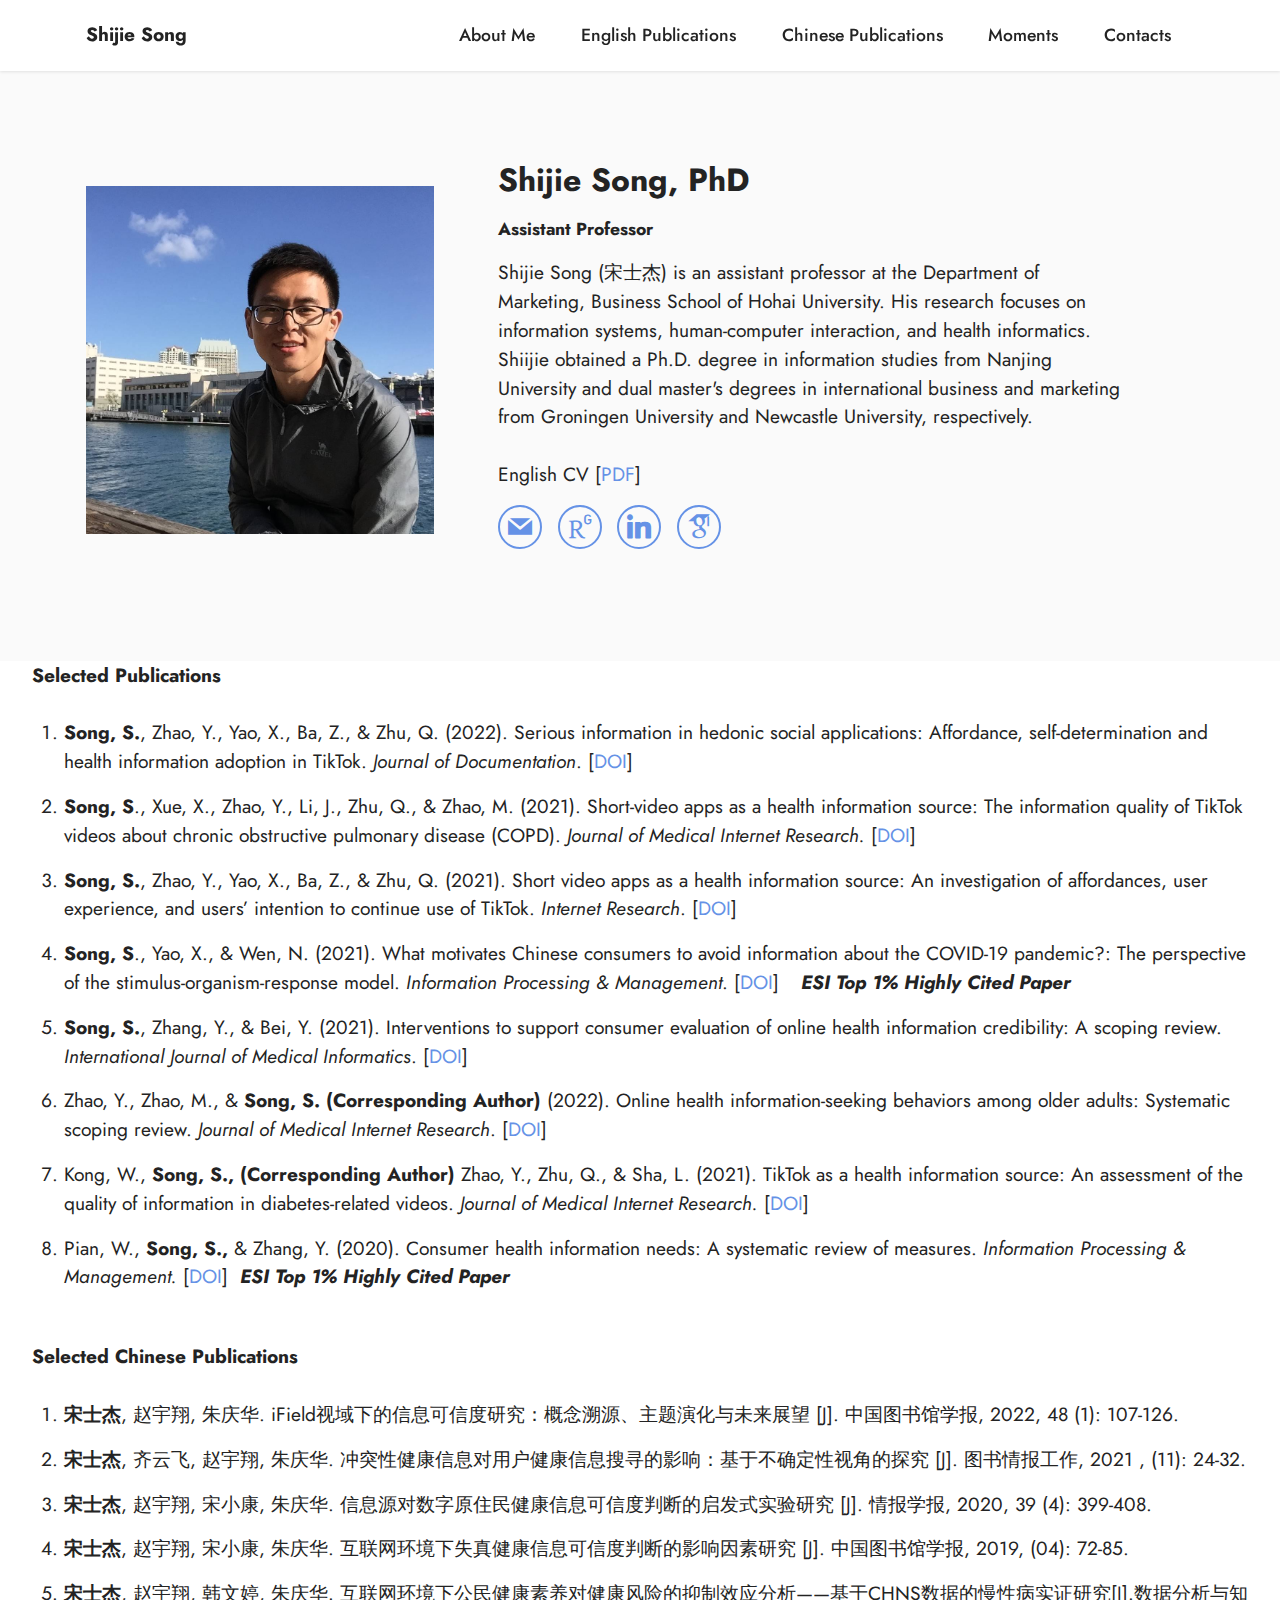
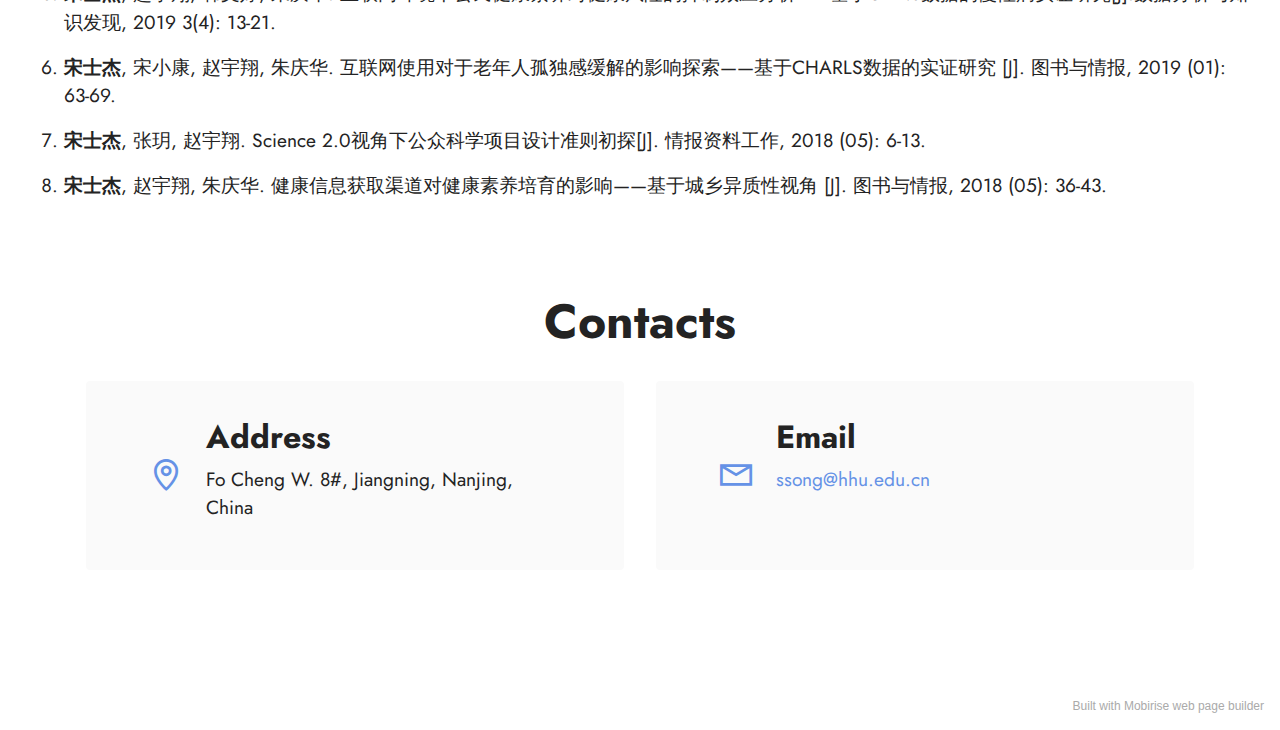
==== index.html @ ca2b460f "Add files via upload" ====
<!DOCTYPE html>
<html  >
<head>
  <!-- Site made with Mobirise Website Builder v5.5.8, https://mobirise.com -->
  <meta charset="UTF-8">
  <meta http-equiv="X-UA-Compatible" content="IE=edge">
  <meta name="generator" content="Mobirise v5.5.8, mobirise.com">
  <meta name="viewport" content="width=device-width, initial-scale=1, minimum-scale=1">
  <link rel="shortcut icon" href="assets/images/qq20220105213242-128x128.png" type="image/x-icon">
  <meta name="description" content="Shijie Song' Personal Website">
  
  
  <title>Shijie Song</title>
  <link rel="stylesheet" href="assets/web/assets/mobirise-icons2/mobirise2.css">
  <link rel="stylesheet" href="assets/bootstrap/css/bootstrap.min.css">
  <link rel="stylesheet" href="assets/bootstrap/css/bootstrap-grid.min.css">
  <link rel="stylesheet" href="assets/bootstrap/css/bootstrap-reboot.min.css">
  <link rel="stylesheet" href="assets/dropdown/css/style.css">
  <link rel="stylesheet" href="assets/socicon/css/styles.css">
  <link rel="stylesheet" href="assets/theme/css/style.css">
  <link rel="preload" href="https://fonts.googleapis.com/css?family=Jost:100,200,300,400,500,600,700,800,900,100i,200i,300i,400i,500i,600i,700i,800i,900i&display=swap" as="style" onload="this.onload=null;this.rel='stylesheet'">
  <noscript><link rel="stylesheet" href="https://fonts.googleapis.com/css?family=Jost:100,200,300,400,500,600,700,800,900,100i,200i,300i,400i,500i,600i,700i,800i,900i&display=swap"></noscript>
  <link rel="preload" as="style" href="assets/mobirise/css/mbr-additional.css"><link rel="stylesheet" href="assets/mobirise/css/mbr-additional.css" type="text/css">
  
  
  
  
</head>
<body>
  
  <section data-bs-version="5.1" class="menu menu1 cid-sTDEC6WaHA" once="menu" id="menu1-0">
    

    <nav class="navbar navbar-dropdown navbar-fixed-top navbar-expand-lg">
        <div class="container">
            <div class="navbar-brand">
                
                <span class="navbar-caption-wrap"><a class="navbar-caption text-black text-primary display-7" href="#top">Shijie Song</a></span>
            </div>
            <button class="navbar-toggler" type="button" data-toggle="collapse" data-bs-toggle="collapse" data-target="#navbarSupportedContent" data-bs-target="#navbarSupportedContent" aria-controls="navbarNavAltMarkup" aria-expanded="false" aria-label="Toggle navigation">
                <div class="hamburger">
                    <span></span>
                    <span></span>
                    <span></span>
                    <span></span>
                </div>
            </button>
            <div class="collapse navbar-collapse" id="navbarSupportedContent">
                <ul class="navbar-nav nav-dropdown nav-right" data-app-modern-menu="true"><li class="nav-item"><a class="nav-link link text-black text-primary display-4" href="index.html#team2-3">About Me</a></li><li class="nav-item"><a class="nav-link link text-black text-primary display-4" href="index.html#content9-8">English Publications</a></li><li class="nav-item"><a class="nav-link link text-black text-primary display-4" href="index.html#content9-9">Chinese Publications<br></a></li><li class="nav-item"><a class="nav-link link text-black text-primary display-4" href="moments.html#top" target="_blank">Moments</a></li><li class="nav-item"><a class="nav-link link text-black text-primary display-4" href="index.html#contacts2-a">Contacts</a></li></ul>
                
                
            </div>
        </div>
    </nav>
</section>

<section data-bs-version="5.1" class="team2 cid-sTDGlQIs3h" xmlns="http://www.w3.org/1999/html" id="team2-3">
    
    
    <div class="container">
        <div class="card">
            <div class="card-wrapper">
                <div class="row align-items-center">
                    <div class="col-12 col-md-4">
                        <div class="image-wrapper">
                            <img src="assets/images/20220105190042.jpg" alt="Mobirise">
                        </div>
                    </div>
                    <div class="col-12 col-md">
                        <div class="card-box">
                            <h5 class="card-title mbr-fonts-style m-0 mb-3 display-5"><strong>Shijie Song, PhD</strong></h5>
                            <h6 class="card-subtitle mbr-fonts-style mb-3 display-4">
                                <strong>Assistant Professor</strong></h6>
                            <p class="mbr-text mbr-fonts-style display-7">
                                Shijie Song (宋士杰) is an assistant professor at the Department of Marketing, Business School of Hohai University. His research focuses on information systems, human-computer interaction, and health informatics. Shiijie obtained a Ph.D. degree in information studies from Nanjing University and dual master's degrees in international business and marketing from Groningen University and Newcastle University, respectively.<br><br>English CV [<a href="assets/files/Shijie-Song-CV.pdf" class="text-primary">PDF</a>]</p>
                            <div class="social-row display-7">
                                <div class="soc-item">
                                    <a href="mailto:ssong@hhu.edu.cn">
                                        <span class="mbr-iconfont socicon-mail socicon"></span>
                                    </a>
                                </div>
                                <div class="soc-item">
                                    <a href="https://www.researchgate.net/profile/Shijie-Song-2" target="_blank">
                                        <span class="mbr-iconfont socicon-researchgate socicon"></span>
                                    </a>
                                </div>
                                <div class="soc-item">
                                    <a href="https://www.linkedin.com/in/shijiesong/" target="_blank">
                                        <span class="mbr-iconfont socicon-linkedin socicon"></span>
                                    </a>
                                </div>
                                <div class="soc-item">
                                    <a href="https://scholar.google.com/citations?user=26U88eYAAAAJ&hl=en&oi=ao" target="_blank">
                                        <span class="mbr-iconfont socicon-googlescholar socicon"></span>
                                    </a>
                                </div>
                                
                            </div>
                        </div>
                    </div>
                </div>
            </div>
        </div>
        
        
    </div>
</section>

<section data-bs-version="5.1" class="content9 cid-sTDJKCwC6t" id="content9-8">
    

    <div class="container-fluid">
        <div class="row justify-content-center">
            <div class="counter-container col-md-12 col-lg-12">
                
                <div class="mbr-text mbr-fonts-style display-7">
                    <div><strong>Selected Publications</strong></div><div><strong><br></strong></div><ol>
                        
                        <li><strong>Song, S.</strong>, Zhao, Y., Yao, X., Ba, Z., &amp; Zhu, Q. (2022). Serious information in hedonic social applications: Affordance, self-determination and health information adoption in TikTok. <em>Journal of Documentation</em>. [<a href="https://doi.org/10.1108/JD-08-2021-0158" class="text-primary" target="_blank">DOI</a>]</li>
                        <li><strong>Song, S</strong>., Xue, X., Zhao, Y., Li, J., Zhu, Q., &amp; Zhao, M. (2021). Short-video apps as a health information source: The information quality of TikTok videos about chronic obstructive pulmonary disease (COPD). <em>Journal of Medical Internet Research. </em>[<a href="https://doi.org/10.2196/28318" class="text-primary" target="_blank">DOI</a>]</li><li><strong>Song, S.</strong>, Zhao, Y., Yao, X., Ba, Z., &amp; Zhu, Q. (2021). Short video apps as a health information source: An investigation of affordances, user experience, and users’ intention to continue use of TikTok. <em>Internet Research</em>. [<a href="https://doi.org/10.1108/INTR-10-2020-0593" class="text-primary" target="_blank">DOI</a>]</li><li><strong>Song, S</strong>., Yao, X., &amp; Wen, N. (2021). What motivates Chinese consumers to avoid information about the COVID-19 pandemic?: The perspective of the stimulus-organism-response model. <em>Information Processing &amp; Management</em>. [<a href="https://doi.org/10.1016/j.ipm.2020.102407" class="text-primary" target="_blank">DOI</a>]  <em><strong>ESI Top 1% Highly Cited Paper</strong></em></li><li><strong>Song, S.</strong>, Zhang, Y., &amp; Bei, Y. (2021). Interventions to support consumer evaluation of online health information credibility: A scoping review. <em>International Journal of Medical Informatics</em>. [<a href="https://doi.org/10.1016/j.ijmedinf.2020.104321" class="text-primary" target="_blank">DOI</a>]</li><li>Zhao, Y., Zhao, M.,<strong>&nbsp;</strong>&amp;<strong> Song, S. (Corresponding Author)</strong> (2022). Online health information-seeking behaviors among older adults: Systematic scoping review. <em>Journal of Medical Internet Research</em>. [<a href="https://doi.org/10.2196/34790" class="text-primary" target="_blank">DOI</a>]</li><li>Kong, W.,<strong> Song, S., (Corresponding Author) </strong>Zhao, Y., Zhu, Q., &amp; Sha, L. (2021). TikTok as a health information source: An assessment of the quality of information in diabetes-related videos.<em> Journal of Medical Internet Research.</em> [<a href="https://doi.org/10.2196/30409" class="text-primary" target="_blank">DOI</a>]</li><li>Pian, W., <strong>Song, S.,</strong>&nbsp;&amp; Zhang, Y. (2020). Consumer health information needs: A systematic review of measures. <em>Information Processing &amp; Management.</em> [<a href="https://doi.org/10.1016/j.ipm.2019.102077" class="text-primary" target="_blank">DOI</a>]&nbsp;<strong><em> ESI Top 1% Highly Cited Paper</em></strong></li></ol><p><br></p><ol>
                    </ol>
                </div>
            </div>
        </div>
    </div>
</section>

<section data-bs-version="5.1" class="content9 cid-sTE8M1LQCe" id="content9-9">
    

    <div class="container-fluid">
        <div class="row justify-content-center">
            <div class="counter-container col-md-12 col-lg-12">
                
                <div class="mbr-text mbr-fonts-style display-7">
                    <div><strong>Selected Chinese Publications</strong></div><div><strong><br></strong></div><ol><li><strong>宋士杰</strong>, 赵宇翔, 朱庆华. iField视域下的信息可信度研究：概念溯源、主题演化与未来展望 [J]. 中国图书馆学报, 2022, 48 (1): 107-126.&nbsp;&nbsp;</li>
                        <li><strong>宋士杰</strong>, 齐云飞, 赵宇翔, 朱庆华. 冲突性健康信息对用户健康信息搜寻的影响：基于不确定性视角的探究 [J]. 图书情报工作, 2021 , (11): 24-32.</li>
                        <li><strong>宋士杰</strong>, 赵宇翔, 宋小康, 朱庆华. 信息源对数字原住民健康信息可信度判断的启发式实验研究 [J]. 情报学报, 2020, 39 (4): 399-408.</li><li><strong>宋士杰</strong>, 赵宇翔, 宋小康, 朱庆华. 互联网环境下失真健康信息可信度判断的影响因素研究 [J]. 中国图书馆学报, 2019, (04): 72-85.</li><li><strong>宋士杰</strong>, 赵宇翔, 韩文婷, 朱庆华. 互联网环境下公民健康素养对健康风险的抑制效应分析——基于CHNS数据的慢性病实证研究[J].数据分析与知识发现, 2019 3(4): 13-21.</li><li><strong>宋士杰</strong>, 宋小康, 赵宇翔, 朱庆华. 互联网使用对于老年人孤独感缓解的影响探索——基于CHARLS数据的实证研究 [J]. 图书与情报, 2019 (01): 63-69.</li><li><strong>宋士杰</strong>, 张玥, 赵宇翔. Science 2.0视角下公众科学项目设计准则初探[J]. 情报资料工作, 2018 (05): 6-13.</li><li><strong>宋士杰</strong>, 赵宇翔, 朱庆华. 健康信息获取渠道对健康素养培育的影响——基于城乡异质性视角 [J]. 图书与情报, 2018 (05): 36-43.</li>
                    </ol>
                </div>
            </div>
        </div>
    </div>
</section>

<section data-bs-version="5.1" class="contacts2 cid-sTEalXXFPR" id="contacts2-a">
    <!---->
    
    
    <div class="container">
        <div class="mbr-section-head">
            <h3 class="mbr-section-title mbr-fonts-style align-center mb-0 display-2">
                <strong>Contacts</strong>
            </h3>
            
        </div>
        <div class="row justify-content-center mt-4">
            <div class="card col-12 col-md-6">
                <div class="card-wrapper">
                    <div class="image-wrapper">
                        <span class="mbr-iconfont mobi-mbri-map-pin mobi-mbri"></span>
                    </div>
                    <div class="text-wrapper">
                        <h6 class="card-title mbr-fonts-style mb-1 display-5"><strong>Address</strong></h6>
                        <p class="mbr-text mbr-fonts-style display-7">Fo Cheng W. 8#, Jiangning, Nanjing, China</p>
                    </div>
                </div>
            </div>
            <div class="card col-12 col-md-6">
                <div class="card-wrapper">
                    <div class="image-wrapper">
                        <span class="mbr-iconfont mobi-mbri-letter mobi-mbri"></span>
                    </div>
                    <div class="text-wrapper">
                        <h6 class="card-title mbr-fonts-style mb-1 display-5">
                            <strong>Email</strong>
                        </h6>
                        <p class="mbr-text mbr-fonts-style display-7"><a href="mailto:ssong@hhu.edu.cn" class="text-primary">ssong@hhu.edu.cn</a></p>
                    </div>
                </div>
            </div>
            
            
        </div>
    </div>
</section><section style="background-color: #fff; font-family: -apple-system, BlinkMacSystemFont, 'Segoe UI', 'Roboto', 'Helvetica Neue', Arial, sans-serif; color:#aaa; font-size:12px; padding: 0; align-items: center; display: flex;"><a href="https://mobirise.site/g" style="flex: 1 1; height: 3rem; padding-left: 1rem;"></a><p style="flex: 0 0 auto; margin:0; padding-right:1rem;"><a href="https://mobirise.site/i" style="color:#aaa;">Built with Mobirise</a> web page builder</p></section><script src="assets/bootstrap/js/bootstrap.bundle.min.js"></script>  <script src="assets/smoothscroll/smooth-scroll.js"></script>  <script src="assets/ytplayer/index.js"></script>  <script src="assets/dropdown/js/navbar-dropdown.js"></script>  <script src="assets/theme/js/script.js"></script>  
  
  
</body>
</html>
---- assets/web/assets/mobirise-icons2/mobirise2.css ----
@font-face {
  font-family: 'Moririse2';
  font-display: swap;
  src:  url('mobirise2.eot?f2bix4');
  src:  url('mobirise2.eot?f2bix4#iefix') format('embedded-opentype'),
    url('mobirise2.ttf?f2bix4') format('truetype'),
    url('mobirise2.woff?f2bix4') format('woff'),
    url('mobirise2.svg?f2bix4#mobirise2') format('svg');
  font-weight: normal;
  font-style: normal;
}

[class^="mobi-"], [class*=" mobi-"] {
  /* use !important to prevent issues with browser extensions that change fonts */
  font-family: 'Moririse2' !important;
  speak: none;
  font-style: normal;
  font-weight: normal;
  font-variant: normal;
  text-transform: none;
  line-height: 1;

  /* Better Font Rendering =========== */
  -webkit-font-smoothing: antialiased;
  -moz-osx-font-smoothing: grayscale;
}

.mobi-mbri-add-submenu:before {
  content: "\e900";
}
.mobi-mbri-alert:before {
  content: "\e901";
}
.mobi-mbri-align-center:before {
  content: "\e902";
}
.mobi-mbri-align-justify:before {
  content: "\e903";
}
.mobi-mbri-align-left:before {
  content: "\e904";
}
.mobi-mbri-align-right:before {
  content: "\e905";
}
.mobi-mbri-android:before {
  content: "\e906";
}
.mobi-mbri-apple:before {
  content: "\e907";
}
.mobi-mbri-arrow-down:before {
  content: "\e908";
}
.mobi-mbri-arrow-next:before {
  content: "\e909";
}
.mobi-mbri-arrow-prev:before {
  content: "\e90a";
}
.mobi-mbri-arrow-up:before {
  content: "\e90b";
}
.mobi-mbri-bold:before {
  content: "\e90c";
}
.mobi-mbri-bookmark:before {
  content: "\e90d";
}
.mobi-mbri-bootstrap:before {
  content: "\e90e";
}
.mobi-mbri-briefcase:before {
  content: "\e90f";
}
.mobi-mbri-browse:before {
  content: "\e910";
}
.mobi-mbri-bulleted-list:before {
  content: "\e911";
}
.mobi-mbri-calendar:before {
  content: "\e912";
}
.mobi-mbri-camera:before {
  content: "\e913";
}
.mobi-mbri-cart-add:before {
  content: "\e914";
}
.mobi-mbri-cart-full:before {
  content: "\e915";
}
.mobi-mbri-cash:before {
  content: "\e916";
}
.mobi-mbri-change-style:before {
  content: "\e917";
}
.mobi-mbri-chat:before {
  content: "\e918";
}
.mobi-mbri-clock:before {
  content: "\e919";
}
.mobi-mbri-close:before {
  content: "\e91a";
}
.mobi-mbri-cloud:before {
  content: "\e91b";
}
.mobi-mbri-code:before {
  content: "\e91c";
}
.mobi-mbri-contact-form:before {
  content: "\e91d";
}
.mobi-mbri-credit-card:before {
  content: "\e91e";
}
.mobi-mbri-cursor-click:before {
  content: "\e91f";
}
.mobi-mbri-cust-feedback:before {
  content: "\e920";
}
.mobi-mbri-database:before {
  content: "\e921";
}
.mobi-mbri-delivery:before {
  content: "\e922";
}
.mobi-mbri-desktop:before {
  content: "\e923";
}
.mobi-mbri-devices:before {
  content: "\e924";
}
.mobi-mbri-down:before {
  content: "\e925";
}
.mobi-mbri-download-2:before {
  content: "\e926";
}
.mobi-mbri-download:before {
  content: "\e927";
}
.mobi-mbri-drag-n-drop-2:before {
  content: "\e928";
}
.mobi-mbri-drag-n-drop:before {
  content: "\e929";
}
.mobi-mbri-edit-2:before {
  content: "\e92a";
}
.mobi-mbri-edit:before {
  content: "\e92b";
}
.mobi-mbri-error:before {
  content: "\e92c";
}
.mobi-mbri-extension:before {
  content: "\e92d";
}
.mobi-mbri-features:before {
  content: "\e92e";
}
.mobi-mbri-file:before {
  content: "\e92f";
}
.mobi-mbri-flag:before {
  content: "\e930";
}
.mobi-mbri-folder:before {
  content: "\e931";
}
.mobi-mbri-gift:before {
  content: "\e932";
}
.mobi-mbri-github:before {
  content: "\e933";
}
.mobi-mbri-globe-2:before {
  content: "\e934";
}
.mobi-mbri-globe:before {
  content: "\e935";
}
.mobi-mbri-growing-chart:before {
  content: "\e936";
}
.mobi-mbri-hearth:before {
  content: "\e937";
}
.mobi-mbri-help:before {
  content: "\e938";
}
.mobi-mbri-home:before {
  content: "\e939";
}
.mobi-mbri-hot-cup:before {
  content: "\e93a";
}
.mobi-mbri-idea:before {
  content: "\e93b";
}
.mobi-mbri-image-gallery:before {
  content: "\e93c";
}
.mobi-mbri-image-slider:before {
  content: "\e93d";
}
.mobi-mbri-info:before {
  content: "\e93e";
}
.mobi-mbri-italic:before {
  content: "\e93f";
}
.mobi-mbri-key:before {
  content: "\e940";
}
.mobi-mbri-laptop:before {
  content: "\e941";
}
.mobi-mbri-layers:before {
  content: "\e942";
}
.mobi-mbri-left-right:before {
  content: "\e943";
}
.mobi-mbri-left:before {
  content: "\e944";
}
.mobi-mbri-letter:before {
  content: "\e945";
}
.mobi-mbri-like:before {
  content: "\e946";
}
.mobi-mbri-link:before {
  content: "\e947";
}
.mobi-mbri-lock:before {
  content: "\e948";
}
.mobi-mbri-login:before {
  content: "\e949";
}
.mobi-mbri-logout:before {
  content: "\e94a";
}
.mobi-mbri-magic-stick:before {
  content: "\e94b";
}
.mobi-mbri-map-pin:before {
  content: "\e94c";
}
.mobi-mbri-menu:before {
  content: "\e94d";
}
.mobi-mbri-mobile-2:before {
  content: "\e94e";
}
.mobi-mbri-mobile-horizontal:before {
  content: "\e94f";
}
.mobi-mbri-mobile:before {
  content: "\e950";
}
.mobi-mbri-mobirise:before {
  content: "\e951";
}
.mobi-mbri-more-horizontal:before {
  content: "\e952";
}
.mobi-mbri-more-vertical:before {
  content: "\e953";
}
.mobi-mbri-music:before {
  content: "\e954";
}
.mobi-mbri-new-file:before {
  content: "\e955";
}
.mobi-mbri-numbered-list:before {
  content: "\e956";
}
.mobi-mbri-opened-folder:before {
  content: "\e957";
}
.mobi-mbri-pages:before {
  content: "\e958";
}
.mobi-mbri-paper-plane:before {
  content: "\e959";
}
.mobi-mbri-paperclip:before {
  content: "\e95a";
}
.mobi-mbri-phone:before {
  content: "\e95b";
}
.mobi-mbri-photo:before {
  content: "\e95c";
}
.mobi-mbri-photos:before {
  content: "\e95d";
}
.mobi-mbri-pin:before {
  content: "\e95e";
}
.mobi-mbri-play:before {
  content: "\e95f";
}
.mobi-mbri-plus:before {
  content: "\e960";
}
.mobi-mbri-preview:before {
  content: "\e961";
}
.mobi-mbri-print:before {
  content: "\e962";
}
.mobi-mbri-protect:before {
  content: "\e963";
}
.mobi-mbri-question:before {
  content: "\e964";
}
.mobi-mbri-quote-left:before {
  content: "\e965";
}
.mobi-mbri-quote-right:before {
  content: "\e966";
}
.mobi-mbri-redo:before {
  content: "\e967";
}
.mobi-mbri-refresh:before {
  content: "\e968";
}
.mobi-mbri-responsive-2:before {
  content: "\e969";
}
.mobi-mbri-responsive:before {
  content: "\e96a";
}
.mobi-mbri-right:before {
  content: "\e96b";
}
.mobi-mbri-rocket:before {
  content: "\e96c";
}
.mobi-mbri-sad-face:before {
  content: "\e96d";
}
.mobi-mbri-sale:before {
  content: "\e96e";
}
.mobi-mbri-save:before {
  content: "\e96f";
}
.mobi-mbri-search:before {
  content: "\e970";
}
.mobi-mbri-setting-2:before {
  content: "\e971";
}
.mobi-mbri-setting-3:before {
  content: "\e972";
}
.mobi-mbri-setting:before {
  content: "\e973";
}
.mobi-mbri-share:before {
  content: "\e974";
}
.mobi-mbri-shopping-bag:before {
  content: "\e975";
}
.mobi-mbri-shopping-basket:before {
  content: "\e976";
}
.mobi-mbri-shopping-cart:before {
  content: "\e977";
}
.mobi-mbri-sites:before {
  content: "\e978";
}
.mobi-mbri-smile-face:before {
  content: "\e979";
}
.mobi-mbri-speed:before {
  content: "\e97a";
}
.mobi-mbri-star:before {
  content: "\e97b";
}
.mobi-mbri-success:before {
  content: "\e97c";
}
.mobi-mbri-sun:before {
  content: "\e97d";
}
.mobi-mbri-sun2:before {
  content: "\e97e";
}
.mobi-mbri-tablet-vertical:before {
  content: "\e97f";
}
.mobi-mbri-tablet:before {
  content: "\e980";
}
.mobi-mbri-target:before {
  content: "\e981";
}
.mobi-mbri-timer:before {
  content: "\e982";
}
.mobi-mbri-to-ftp:before {
  content: "\e983";
}
.mobi-mbri-to-local-drive:before {
  content: "\e984";
}
.mobi-mbri-touch-swipe:before {
  content: "\e985";
}
.mobi-mbri-touch:before {
  content: "\e986";
}
.mobi-mbri-trash:before {
  content: "\e987";
}
.mobi-mbri-underline:before {
  content: "\e988";
}
.mobi-mbri-undo:before {
  content: "\e989";
}
.mobi-mbri-unlink:before {
  content: "\e98a";
}
.mobi-mbri-unlock:before {
  content: "\e98b";
}
.mobi-mbri-up-down:before {
  content: "\e98c";
}
.mobi-mbri-up:before {
  content: "\e98d";
}
.mobi-mbri-update:before {
  content: "\e98e";
}
.mobi-mbri-upload-2:before {
  content: "\e98f";
}
.mobi-mbri-upload:before {
  content: "\e990";
}
.mobi-mbri-user-2:before {
  content: "\e991";
}
.mobi-mbri-user:before {
  content: "\e992";
}
.mobi-mbri-users:before {
  content: "\e993";
}
.mobi-mbri-video-play:before {
  content: "\e994";
}
.mobi-mbri-video:before {
  content: "\e995";
}
.mobi-mbri-watch:before {
  content: "\e996";
}
.mobi-mbri-website-theme-2:before {
  content: "\e997";
}
.mobi-mbri-website-theme:before {
  content: "\e998";
}
.mobi-mbri-wifi:before {
  content: "\e999";
}
.mobi-mbri-windows:before {
  content: "\e99a";
}
.mobi-mbri-zoom-in:before {
  content: "\e99b";
}
.mobi-mbri-zoom-out:before {
  content: "\e99c";
}
---- assets/dropdown/css/style.css ----
.navbar-dropdown {
  left: 0;
  padding: 0;
  position: absolute;
  right: 0;
  top: 0;
  transition: all 0.45s ease;
  z-index: 1030;
  background: #282828; }
  .navbar-dropdown .navbar-logo {
    margin-right: 0.8rem;
    transition: margin 0.3s ease-in-out;
    vertical-align: middle; }
    .navbar-dropdown .navbar-logo img {
      height: 3.125rem;
      transition: all 0.3s ease-in-out; }
    .navbar-dropdown .navbar-logo.mbr-iconfont {
      font-size: 3.125rem;
      line-height: 3.125rem; }
  .navbar-dropdown .navbar-caption {
    font-weight: 700;
    white-space: normal;
    vertical-align: -4px;
    line-height: 3.125rem !important; }
    .navbar-dropdown .navbar-caption, .navbar-dropdown .navbar-caption:hover {
      color: inherit;
      text-decoration: none; }
  .navbar-dropdown .mbr-iconfont + .navbar-caption {
    vertical-align: -1px; }
  .navbar-dropdown.navbar-fixed-top {
    position: fixed; }
  .navbar-dropdown .navbar-brand span {
    vertical-align: -4px; }
  .navbar-dropdown.bg-color.transparent {
    background: none; }
  .navbar-dropdown.navbar-short .navbar-brand {
    padding: 0.625rem 0; }
    .navbar-dropdown.navbar-short .navbar-brand span {
      vertical-align: -1px; }
  .navbar-dropdown.navbar-short .navbar-caption {
    line-height: 2.375rem !important;
    vertical-align: -2px; }
  .navbar-dropdown.navbar-short .navbar-logo {
    margin-right: 0.5rem; }
    .navbar-dropdown.navbar-short .navbar-logo img {
      height: 2.375rem; }
    .navbar-dropdown.navbar-short .navbar-logo.mbr-iconfont {
      font-size: 2.375rem;
      line-height: 2.375rem; }
  .navbar-dropdown.navbar-short .mbr-table-cell {
    height: 3.625rem; }
  .navbar-dropdown .navbar-close {
    left: 0.6875rem;
    position: fixed;
    top: 0.75rem;
    z-index: 1000; }
  .navbar-dropdown .hamburger-icon {
    content: "";
    display: inline-block;
    vertical-align: middle;
    width: 16px;
    -webkit-box-shadow: 0 -6px 0 1px #282828,0 0 0 1px #282828,0 6px 0 1px #282828;
    -moz-box-shadow: 0 -6px 0 1px #282828,0 0 0 1px #282828,0 6px 0 1px #282828;
    box-shadow: 0 -6px 0 1px #282828,0 0 0 1px #282828,0 6px 0 1px #282828; }

.dropdown-menu .dropdown-toggle[data-toggle="dropdown-submenu"]::after {
  border-bottom: 0.35em solid transparent;
  border-left: 0.35em solid;
  border-right: 0;
  border-top: 0.35em solid transparent;
  margin-left: 0.3rem; }

.dropdown-menu .dropdown-item:focus {
  outline: 0; }

.nav-dropdown {
  font-size: 0.75rem;
  font-weight: 500;
  height: auto !important; }
  .nav-dropdown .nav-btn {
    padding-left: 1rem; }
  .nav-dropdown .link {
    margin: .667em 1.667em;
    font-weight: 500;
    padding: 0;
    transition: color .2s ease-in-out; }
    .nav-dropdown .link.dropdown-toggle {
      margin-right: 2.583em; }
      .nav-dropdown .link.dropdown-toggle::after {
        margin-left: .25rem;
        border-top: 0.35em solid;
        border-right: 0.35em solid transparent;
        border-left: 0.35em solid transparent;
        border-bottom: 0; }
      .nav-dropdown .link.dropdown-toggle[aria-expanded="true"] {
        margin: 0;
        padding: 0.667em 3.263em  0.667em 1.667em; }
  .nav-dropdown .link::after,
  .nav-dropdown .dropdown-item::after {
    color: inherit; }
  .nav-dropdown .btn {
    font-size: 0.75rem;
    font-weight: 700;
    letter-spacing: 0;
    margin-bottom: 0;
    padding-left: 1.25rem;
    padding-right: 1.25rem; }
  .nav-dropdown .dropdown-menu {
    border-radius: 0;
    border: 0;
    left: 0;
    margin: 0;
    padding-bottom: 1.25rem;
    padding-top: 1.25rem;
    position: relative; }
  .nav-dropdown .dropdown-submenu {
    margin-left: 0.125rem;
    top: 0; }
  .nav-dropdown .dropdown-item {
    font-weight: 500;
    line-height: 2;
    padding: 0.3846em 4.615em 0.3846em 1.5385em;
    position: relative;
    transition: color .2s ease-in-out, background-color .2s ease-in-out; }
    .nav-dropdown .dropdown-item::after {
      margin-top: -0.3077em;
      position: absolute;
      right: 1.1538em;
      top: 50%; }
    .nav-dropdown .dropdown-item:focus, .nav-dropdown .dropdown-item:hover {
      background: none; }

@media (max-width: 767px) {
  .nav-dropdown.navbar-toggleable-sm {
    bottom: 0;
    display: none;
    left: 0;
    overflow-x: hidden;
    position: fixed;
    top: 0;
    transform: translateX(-100%);
    -ms-transform: translateX(-100%);
    -webkit-transform: translateX(-100%);
    width: 18.75rem;
    z-index: 999; } }
.nav-dropdown.navbar-toggleable-xl {
  bottom: 0;
  display: none;
  left: 0;
  overflow-x: hidden;
  position: fixed;
  top: 0;
  transform: translateX(-100%);
  -ms-transform: translateX(-100%);
  -webkit-transform: translateX(-100%);
  width: 18.75rem;
  z-index: 999; }

.nav-dropdown-sm {
  display: block !important;
  overflow-x: hidden;
  overflow: auto;
  padding-top: 3.875rem; }
  .nav-dropdown-sm::after {
    content: "";
    display: block;
    height: 3rem;
    width: 100%; }
  .nav-dropdown-sm.collapse.in ~ .navbar-close {
    display: block !important; }
  .nav-dropdown-sm.collapsing, .nav-dropdown-sm.collapse.in {
    transform: translateX(0);
    -ms-transform: translateX(0);
    -webkit-transform: translateX(0);
    transition: all 0.25s ease-out;
    -webkit-transition: all 0.25s ease-out;
    background: #282828; }
  .nav-dropdown-sm.collapsing[aria-expanded="false"] {
    transform: translateX(-100%);
    -ms-transform: translateX(-100%);
    -webkit-transform: translateX(-100%); }
  .nav-dropdown-sm .nav-item {
    display: block;
    margin-left: 0 !important;
    padding-left: 0; }
  .nav-dropdown-sm .link,
  .nav-dropdown-sm .dropdown-item {
    border-top: 1px dotted rgba(255, 255, 255, 0.1);
    font-size: 0.8125rem;
    line-height: 1.6;
    margin: 0 !important;
    padding: 0.875rem 2.4rem 0.875rem 1.5625rem !important;
    position: relative;
    white-space: normal; }
    .nav-dropdown-sm .link:focus, .nav-dropdown-sm .link:hover,
    .nav-dropdown-sm .dropdown-item:focus,
    .nav-dropdown-sm .dropdown-item:hover {
      background: rgba(0, 0, 0, 0.2) !important;
      color: #c0a375; }
  .nav-dropdown-sm .nav-btn {
    position: relative;
    padding: 1.5625rem 1.5625rem 0 1.5625rem; }
    .nav-dropdown-sm .nav-btn::before {
      border-top: 1px dotted rgba(255, 255, 255, 0.1);
      content: "";
      left: 0;
      position: absolute;
      top: 0;
      width: 100%; }
    .nav-dropdown-sm .nav-btn + .nav-btn {
      padding-top: 0.625rem; }
      .nav-dropdown-sm .nav-btn + .nav-btn::before {
        display: none; }
  .nav-dropdown-sm .btn {
    padding: 0.625rem 0; }
  .nav-dropdown-sm .dropdown-toggle[data-toggle="dropdown-submenu"]::after {
    margin-left: .25rem;
    border-top: 0.35em solid;
    border-right: 0.35em solid transparent;
    border-left: 0.35em solid transparent;
    border-bottom: 0; }
  .nav-dropdown-sm .dropdown-toggle[data-toggle="dropdown-submenu"][aria-expanded="true"]::after {
    border-top: 0;
    border-right: 0.35em solid transparent;
    border-left: 0.35em solid transparent;
    border-bottom: 0.35em solid; }
  .nav-dropdown-sm .dropdown-menu {
    margin: 0;
    padding: 0;
    position: relative;
    top: 0;
    left: 0;
    width: 100%;
    border: 0;
    float: none;
    border-radius: 0;
    background: none; }
  .nav-dropdown-sm .dropdown-submenu {
    left: 100%;
    margin-left: 0.125rem;
    margin-top: -1.25rem;
    top: 0; }

.navbar-toggleable-sm .nav-dropdown .dropdown-menu {
  position: absolute; }

.navbar-toggleable-sm .nav-dropdown .dropdown-submenu {
  left: 100%;
  margin-left: 0.125rem;
  margin-top: -1.25rem;
  top: 0; }

.navbar-toggleable-sm.opened .nav-dropdown .dropdown-menu {
  position: relative; }

.navbar-toggleable-sm.opened .nav-dropdown .dropdown-submenu {
  left: 0;
  margin-left: 00rem;
  margin-top: 0rem;
  top: 0; }

.is-builder .nav-dropdown.collapsing {
  transition: none !important; }
---- assets/socicon/css/styles.css ----
@charset "UTF-8";

@font-face {
  font-family: 'Socicon';
  src:  url('../fonts/socicon.eot');
  src:  url('../fonts/socicon.eot?#iefix') format('embedded-opentype'),
    url('../fonts/socicon.woff2') format('woff2'),
    url('../fonts/socicon.ttf') format('truetype'),
    url('../fonts/socicon.woff') format('woff'),
    url('../fonts/socicon.svg#socicon') format('svg');
  font-weight: normal;
  font-style: normal;
  font-display: swap;
}

[data-icon]:before {
  font-family: "socicon" !important;
  content: attr(data-icon);
  font-style: normal !important;
  font-weight: normal !important;
  font-variant: normal !important;
  text-transform: none !important;
  speak: none;
  line-height: 1;
  -webkit-font-smoothing: antialiased;
  -moz-osx-font-smoothing: grayscale;
}

[class^="socicon-"], [class*=" socicon-"] {
  /* use !important to prevent issues with browser extensions that change fonts */
  font-family: 'Socicon' !important;
  speak: none;
  font-style: normal;
  font-weight: normal;
  font-variant: normal;
  text-transform: none;
  line-height: 1;

  /* Better Font Rendering =========== */
  -webkit-font-smoothing: antialiased;
  -moz-osx-font-smoothing: grayscale;
}

.socicon-eitaa:before {
  content: "\e97c";
}
.socicon-soroush:before {
  content: "\e97d";
}
.socicon-bale:before {
  content: "\e97e";
}
.socicon-zazzle:before {
  content: "\e97b";
}
.socicon-society6:before {
  content: "\e97a";
}
.socicon-redbubble:before {
  content: "\e979";
}
.socicon-avvo:before {
  content: "\e978";
}
.socicon-stitcher:before {
  content: "\e977";
}
.socicon-googlehangouts:before {
  content: "\e974";
}
.socicon-dlive:before {
  content: "\e975";
}
.socicon-vsco:before {
  content: "\e976";
}
.socicon-flipboard:before {
  content: "\e973";
}
.socicon-ubuntu:before {
  content: "\e958";
}
.socicon-artstation:before {
  content: "\e959";
}
.socicon-invision:before {
  content: "\e95a";
}
.socicon-torial:before {
  content: "\e95b";
}
.socicon-collectorz:before {
  content: "\e95c";
}
.socicon-seenthis:before {
  content: "\e95d";
}
.socicon-googleplaymusic:before {
  content: "\e95e";
}
.socicon-debian:before {
  content: "\e95f";
}
.socicon-filmfreeway:before {
  content: "\e960";
}
.socicon-gnome:before {
  content: "\e961";
}
.socicon-itchio:before {
  content: "\e962";
}
.socicon-jamendo:before {
  content: "\e963";
}
.socicon-mix:before {
  content: "\e964";
}
.socicon-sharepoint:before {
  content: "\e965";
}
.socicon-tinder:before {
  content: "\e966";
}
.socicon-windguru:before {
  content: "\e967";
}
.socicon-cdbaby:before {
  content: "\e968";
}
.socicon-elementaryos:before {
  content: "\e969";
}
.socicon-stage32:before {
  content: "\e96a";
}
.socicon-tiktok:before {
  content: "\e96b";
}
.socicon-gitter:before {
  content: "\e96c";
}
.socicon-letterboxd:before {
  content: "\e96d";
}
.socicon-threema:before {
  content: "\e96e";
}
.socicon-splice:before {
  content: "\e96f";
}
.socicon-metapop:before {
  content: "\e970";
}
.socicon-naver:before {
  content: "\e971";
}
.socicon-remote:before {
  content: "\e972";
}
.socicon-internet:before {
  content: "\e957";
}
.socicon-moddb:before {
  content: "\e94b";
}
.socicon-indiedb:before {
  content: "\e94c";
}
.socicon-traxsource:before {
  content: "\e94d";
}
.socicon-gamefor:before {
  content: "\e94e";
}
.socicon-pixiv:before {
  content: "\e94f";
}
.socicon-myanimelist:before {
  content: "\e950";
}
.socicon-blackberry:before {
  content: "\e951";
}
.socicon-wickr:before {
  content: "\e952";
}
.socicon-spip:before {
  content: "\e953";
}
.socicon-napster:before {
  content: "\e954";
}
.socicon-beatport:before {
  content: "\e955";
}
.socicon-hackerone:before {
  content: "\e956";
}
.socicon-hackernews:before {
  content: "\e946";
}
.socicon-smashwords:before {
  content: "\e947";
}
.socicon-kobo:before {
  content: "\e948";
}
.socicon-bookbub:before {
  content: "\e949";
}
.socicon-mailru:before {
  content: "\e94a";
}
.socicon-gitlab:before {
  content: "\e945";
}
.socicon-instructables:before {
  content: "\e944";
}
.socicon-portfolio:before {
  content: "\e943";
}
.socicon-codered:before {
  content: "\e940";
}
.socicon-origin:before {
  content: "\e941";
}
.socicon-nextdoor:before {
  content: "\e942";
}
.socicon-udemy:before {
  content: "\e93f";
}
.socicon-livemaster:before {
  content: "\e93e";
}
.socicon-crunchbase:before {
  content: "\e93b";
}
.socicon-homefy:before {
  content: "\e93c";
}
.socicon-calendly:before {
  content: "\e93d";
}
.socicon-realtor:before {
  content: "\e90f";
}
.socicon-tidal:before {
  content: "\e910";
}
.socicon-qobuz:before {
  content: "\e911";
}
.socicon-natgeo:before {
  content: "\e912";
}
.socicon-mastodon:before {
  content: "\e913";
}
.socicon-unsplash:before {
  content: "\e914";
}
.socicon-homeadvisor:before {
  content: "\e915";
}
.socicon-angieslist:before {
  content: "\e916";
}
.socicon-codepen:before {
  content: "\e917";
}
.socicon-slack:before {
  content: "\e918";
}
.socicon-openaigym:before {
  content: "\e919";
}
.socicon-logmein:before {
  content: "\e91a";
}
.socicon-fiverr:before {
  content: "\e91b";
}
.socicon-gotomeeting:before {
  content: "\e91c";
}
.socicon-aliexpress:before {
  content: "\e91d";
}
.socicon-guru:before {
  content: "\e91e";
}
.socicon-appstore:before {
  content: "\e91f";
}
.socicon-homes:before {
  content: "\e920";
}
.socicon-zoom:before {
  content: "\e921";
}
.socicon-alibaba:before {
  content: "\e922";
}
.socicon-craigslist:before {
  content: "\e923";
}
.socicon-wix:before {
  content: "\e924";
}
.socicon-redfin:before {
  content: "\e925";
}
.socicon-googlecalendar:before {
  content: "\e926";
}
.socicon-shopify:before {
  content: "\e927";
}
.socicon-freelancer:before {
  content: "\e928";
}
.socicon-seedrs:before {
  content: "\e929";
}
.socicon-bing:before {
  content: "\e92a";
}
.socicon-doodle:before {
  content: "\e92b";
}
.socicon-bonanza:before {
  content: "\e92c";
}
.socicon-squarespace:before {
  content: "\e92d";
}
.socicon-toptal:before {
  content: "\e92e";
}
.socicon-gust:before {
  content: "\e92f";
}
.socicon-ask:before {
  content: "\e930";
}
.socicon-trulia:before {
  content: "\e931";
}
.socicon-loomly:before {
  content: "\e932";
}
.socicon-ghost:before {
  content: "\e933";
}
.socicon-upwork:before {
  content: "\e934";
}
.socicon-fundable:before {
  content: "\e935";
}
.socicon-booking:before {
  content: "\e936";
}
.socicon-googlemaps:before {
  content: "\e937";
}
.socicon-zillow:before {
  content: "\e938";
}
.socicon-niconico:before {
  content: "\e939";
}
.socicon-toneden:before {
  content: "\e93a";
}
.socicon-augment:before {
  content: "\e908";
}
.socicon-bitbucket:before {
  content: "\e909";
}
.socicon-fyuse:before {
  content: "\e90a";
}
.socicon-yt-gaming:before {
  content: "\e90b";
}
.socicon-sketchfab:before {
  content: "\e90c";
}
.socicon-mobcrush:before {
  content: "\e90d";
}
.socicon-microsoft:before {
  content: "\e90e";
}
.socicon-pandora:before {
  content: "\e907";
}
.socicon-messenger:before {
  content: "\e906";
}
.socicon-gamewisp:before {
  content: "\e905";
}
.socicon-bloglovin:before {
  content: "\e904";
}
.socicon-tunein:before {
  content: "\e903";
}
.socicon-gamejolt:before {
  content: "\e901";
}
.socicon-trello:before {
  content: "\e902";
}
.socicon-spreadshirt:before {
  content: "\e900";
}
.socicon-500px:before {
  content: "\e000";
}
.socicon-8tracks:before {
  content: "\e001";
}
.socicon-airbnb:before {
  content: "\e002";
}
.socicon-alliance:before {
  content: "\e003";
}
.socicon-amazon:before {
  content: "\e004";
}
.socicon-amplement:before {
  content: "\e005";
}
.socicon-android:before {
  content: "\e006";
}
.socicon-angellist:before {
  content: "\e007";
}
.socicon-apple:before {
  content: "\e008";
}
.socicon-appnet:before {
  content: "\e009";
}
.socicon-baidu:before {
  content: "\e00a";
}
.socicon-bandcamp:before {
  content: "\e00b";
}
.socicon-battlenet:before {
  content: "\e00c";
}
.socicon-mixer:before {
  content: "\e00d";
}
.socicon-bebee:before {
  content: "\e00e";
}
.socicon-bebo:before {
  content: "\e00f";
}
.socicon-behance:before {
  content: "\e010";
}
.socicon-blizzard:before {
  content: "\e011";
}
.socicon-blogger:before {
  content: "\e012";
}
.socicon-buffer:before {
  content: "\e013";
}
.socicon-chrome:before {
  content: "\e014";
}
.socicon-coderwall:before {
  content: "\e015";
}
.socicon-curse:before {
  content: "\e016";
}
.socicon-dailymotion:before {
  content: "\e017";
}
.socicon-deezer:before {
  content: "\e018";
}
.socicon-delicious:before {
  content: "\e019";
}
.socicon-deviantart:before {
  content: "\e01a";
}
.socicon-diablo:before {
  content: "\e01b";
}
.socicon-digg:before {
  content: "\e01c";
}
.socicon-discord:before {
  content: "\e01d";
}
.socicon-disqus:before {
  content: "\e01e";
}
.socicon-douban:before {
  content: "\e01f";
}
.socicon-draugiem:before {
  content: "\e020";
}
.socicon-dribbble:before {
  content: "\e021";
}
.socicon-drupal:before {
  content: "\e022";
}
.socicon-ebay:before {
  content: "\e023";
}
.socicon-ello:before {
  content: "\e024";
}
.socicon-endomodo:before {
  content: "\e025";
}
.socicon-envato:before {
  content: "\e026";
}
.socicon-etsy:before {
  content: "\e027";
}
.socicon-facebook:before {
  content: "\e028";
}
.socicon-feedburner:before {
  content: "\e029";
}
.socicon-filmweb:before {
  content: "\e02a";
}
.socicon-firefox:before {
  content: "\e02b";
}
.socicon-flattr:before {
  content: "\e02c";
}
.socicon-flickr:before {
  content: "\e02d";
}
.socicon-formulr:before {
  content: "\e02e";
}
.socicon-forrst:before {
  content: "\e02f";
}
.socicon-foursquare:before {
  content: "\e030";
}
.socicon-friendfeed:before {
  content: "\e031";
}
.socicon-github:before {
  content: "\e032";
}
.socicon-goodreads:before {
  content: "\e033";
}
.socicon-google:before {
  content: "\e034";
}
.socicon-googlescholar:before {
  content: "\e035";
}
.socicon-googlegroups:before {
  content: "\e036";
}
.socicon-googlephotos:before {
  content: "\e037";
}
.socicon-googleplus:before {
  content: "\e038";
}
.socicon-grooveshark:before {
  content: "\e039";
}
.socicon-hackerrank:before {
  content: "\e03a";
}
.socicon-hearthstone:before {
  content: "\e03b";
}
.socicon-hellocoton:before {
  content: "\e03c";
}
.socicon-heroes:before {
  content: "\e03d";
}
.socicon-smashcast:before {
  content: "\e03e";
}
.socicon-horde:before {
  content: "\e03f";
}
.socicon-houzz:before {
  content: "\e040";
}
.socicon-icq:before {
  content: "\e041";
}
.socicon-identica:before {
  content: "\e042";
}
.socicon-imdb:before {
  content: "\e043";
}
.socicon-instagram:before {
  content: "\e044";
}
.socicon-issuu:before {
  content: "\e045";
}
.socicon-istock:before {
  content: "\e046";
}
.socicon-itunes:before {
  content: "\e047";
}
.socicon-keybase:before {
  content: "\e048";
}
.socicon-lanyrd:before {
  content: "\e049";
}
.socicon-lastfm:before {
  content: "\e04a";
}
.socicon-line:before {
  content: "\e04b";
}
.socicon-linkedin:before {
  content: "\e04c";
}
.socicon-livejournal:before {
  content: "\e04d";
}
.socicon-lyft:before {
  content: "\e04e";
}
.socicon-macos:before {
  content: "\e04f";
}
.socicon-mail:before {
  content: "\e050";
}
.socicon-medium:before {
  content: "\e051";
}
.socicon-meetup:before {
  content: "\e052";
}
.socicon-mixcloud:before {
  content: "\e053";
}
.socicon-modelmayhem:before {
  content: "\e054";
}
.socicon-mumble:before {
  content: "\e055";
}
.socicon-myspace:before {
  content: "\e056";
}
.socicon-newsvine:before {
  content: "\e057";
}
.socicon-nintendo:before {
  content: "\e058";
}
.socicon-npm:before {
  content: "\e059";
}
.socicon-odnoklassniki:before {
  content: "\e05a";
}
.socicon-openid:before {
  content: "\e05b";
}
.socicon-opera:before {
  content: "\e05c";
}
.socicon-outlook:before {
  content: "\e05d";
}
.socicon-overwatch:before {
  content: "\e05e";
}
.socicon-patreon:before {
  content: "\e05f";
}
.socicon-paypal:before {
  content: "\e060";
}
.socicon-periscope:before {
  content: "\e061";
}
.socicon-persona:before {
  content: "\e062";
}
.socicon-pinterest:before {
  content: "\e063";
}
.socicon-play:before {
  content: "\e064";
}
.socicon-player:before {
  content: "\e065";
}
.socicon-playstation:before {
  content: "\e066";
}
.socicon-pocket:before {
  content: "\e067";
}
.socicon-qq:before {
  content: "\e068";
}
.socicon-quora:before {
  content: "\e069";
}
.socicon-raidcall:before {
  content: "\e06a";
}
.socicon-ravelry:before {
  content: "\e06b";
}
.socicon-reddit:before {
  content: "\e06c";
}
.socicon-renren:before {
  content: "\e06d";
}
.socicon-researchgate:before {
  content: "\e06e";
}
.socicon-residentadvisor:before {
  content: "\e06f";
}
.socicon-reverbnation:before {
  content: "\e070";
}
.socicon-rss:before {
  content: "\e071";
}
.socicon-sharethis:before {
  content: "\e072";
}
.socicon-skype:before {
  content: "\e073";
}
.socicon-slideshare:before {
  content: "\e074";
}
.socicon-smugmug:before {
  content: "\e075";
}
.socicon-snapchat:before {
  content: "\e076";
}
.socicon-songkick:before {
  content: "\e077";
}
.socicon-soundcloud:before {
  content: "\e078";
}
.socicon-spotify:before {
  content: "\e079";
}
.socicon-stackexchange:before {
  content: "\e07a";
}
.socicon-stackoverflow:before {
  content: "\e07b";
}
.socicon-starcraft:before {
  content: "\e07c";
}
.socicon-stayfriends:before {
  content: "\e07d";
}
.socicon-steam:before {
  content: "\e07e";
}
.socicon-storehouse:before {
  content: "\e07f";
}
.socicon-strava:before {
  content: "\e080";
}
.socicon-streamjar:before {
  content: "\e081";
}
.socicon-stumbleupon:before {
  content: "\e082";
}
.socicon-swarm:before {
  content: "\e083";
}
.socicon-teamspeak:before {
  content: "\e084";
}
.socicon-teamviewer:before {
  content: "\e085";
}
.socicon-technorati:before {
  content: "\e086";
}
.socicon-telegram:before {
  content: "\e087";
}
.socicon-tripadvisor:before {
  content: "\e088";
}
.socicon-tripit:before {
  content: "\e089";
}
.socicon-triplej:before {
  content: "\e08a";
}
.socicon-tumblr:before {
  content: "\e08b";
}
.socicon-twitch:before {
  content: "\e08c";
}
.socicon-twitter:before {
  content: "\e08d";
}
.socicon-uber:before {
  content: "\e08e";
}
.socicon-ventrilo:before {
  content: "\e08f";
}
.socicon-viadeo:before {
  content: "\e090";
}
.socicon-viber:before {
  content: "\e091";
}
.socicon-viewbug:before {
  content: "\e092";
}
.socicon-vimeo:before {
  content: "\e093";
}
.socicon-vine:before {
  content: "\e094";
}
.socicon-vkontakte:before {
  content: "\e095";
}
.socicon-warcraft:before {
  content: "\e096";
}
.socicon-wechat:before {
  content: "\e097";
}
.socicon-weibo:before {
  content: "\e098";
}
.socicon-whatsapp:before {
  content: "\e099";
}
.socicon-wikipedia:before {
  content: "\e09a";
}
.socicon-windows:before {
  content: "\e09b";
}
.socicon-wordpress:before {
  content: "\e09c";
}
.socicon-wykop:before {
  content: "\e09d";
}
.socicon-xbox:before {
  content: "\e09e";
}
.socicon-xing:before {
  content: "\e09f";
}
.socicon-yahoo:before {
  content: "\e0a0";
}
.socicon-yammer:before {
  content: "\e0a1";
}
.socicon-yandex:before {
  content: "\e0a2";
}
.socicon-yelp:before {
  content: "\e0a3";
}
.socicon-younow:before {
  content: "\e0a4";
}
.socicon-youtube:before {
  content: "\e0a5";
}
.socicon-zapier:before {
  content: "\e0a6";
}
.socicon-zerply:before {
  content: "\e0a7";
}
.socicon-zomato:before {
  content: "\e0a8";
}
.socicon-zynga:before {
  content: "\e0a9";
}
---- assets/theme/css/style.css ----
@charset "UTF-8";
section {
  background-color: #ffffff;
}

body {
  font-style: normal;
  line-height: 1.5;
  font-weight: 400;
  color: #232323;
  position: relative;
}

button {
  background-color: transparent;
  border-color: transparent;
}

section,
.container,
.container-fluid {
  position: relative;
  word-wrap: break-word;
}

a.mbr-iconfont:hover {
  text-decoration: none;
}

.article .lead p,
.article .lead ul,
.article .lead ol,
.article .lead pre,
.article .lead blockquote {
  margin-bottom: 0;
}

a {
  font-style: normal;
  font-weight: 400;
  cursor: pointer;
}
a, a:hover {
  text-decoration: none;
}

.mbr-section-title {
  font-style: normal;
  line-height: 1.3;
}

.mbr-section-subtitle {
  line-height: 1.3;
}

.mbr-text {
  font-style: normal;
  line-height: 1.7;
}

h1,
h2,
h3,
h4,
h5,
h6,
.display-1,
.display-2,
.display-4,
.display-5,
.display-7,
span,
p,
a {
  line-height: 1;
  word-break: break-word;
  word-wrap: break-word;
  font-weight: 400;
}

b,
strong {
  font-weight: bold;
}

input:-webkit-autofill, input:-webkit-autofill:hover, input:-webkit-autofill:focus, input:-webkit-autofill:active {
  transition-delay: 9999s;
  -webkit-transition-property: background-color, color;
  transition-property: background-color, color;
}

textarea[type=hidden] {
  display: none;
}

section {
  background-position: 50% 50%;
  background-repeat: no-repeat;
  background-size: cover;
}
section .mbr-background-video,
section .mbr-background-video-preview {
  position: absolute;
  bottom: 0;
  left: 0;
  right: 0;
  top: 0;
}

.hidden {
  visibility: hidden;
}

.mbr-z-index20 {
  z-index: 20;
}

/*! Base colors */
.mbr-white {
  color: #ffffff;
}

.mbr-black {
  color: #111111;
}

.mbr-bg-white {
  background-color: #ffffff;
}

.mbr-bg-black {
  background-color: #000000;
}

/*! Text-aligns */
.align-left {
  text-align: left;
}

.align-center {
  text-align: center;
}

.align-right {
  text-align: right;
}

/*! Font-weight  */
.mbr-light {
  font-weight: 300;
}

.mbr-regular {
  font-weight: 400;
}

.mbr-semibold {
  font-weight: 500;
}

.mbr-bold {
  font-weight: 700;
}

/*! Media  */
.media-content {
  flex-basis: 100%;
}

.media-container-row {
  display: flex;
  flex-direction: row;
  flex-wrap: wrap;
  justify-content: center;
  align-content: center;
  align-items: start;
}
.media-container-row .media-size-item {
  width: 400px;
}

.media-container-column {
  display: flex;
  flex-direction: column;
  flex-wrap: wrap;
  justify-content: center;
  align-content: center;
  align-items: stretch;
}
.media-container-column > * {
  width: 100%;
}

@media (min-width: 992px) {
  .media-container-row {
    flex-wrap: nowrap;
  }
}
figure {
  margin-bottom: 0;
  overflow: hidden;
}

figure[mbr-media-size] {
  transition: width 0.1s;
}

img,
iframe {
  display: block;
  width: 100%;
}

.card {
  background-color: transparent;
  border: none;
}

.card-box {
  width: 100%;
}

.card-img {
  text-align: center;
  flex-shrink: 0;
  -webkit-flex-shrink: 0;
}

.media {
  max-width: 100%;
  margin: 0 auto;
}

.mbr-figure {
  align-self: center;
}

.media-container > div {
  max-width: 100%;
}

.mbr-figure img,
.card-img img {
  width: 100%;
}

@media (max-width: 991px) {
  .media-size-item {
    width: auto !important;
  }

  .media {
    width: auto;
  }

  .mbr-figure {
    width: 100% !important;
  }
}
/*! Buttons */
.mbr-section-btn {
  margin-left: -0.6rem;
  margin-right: -0.6rem;
  font-size: 0;
}

.btn {
  font-weight: 600;
  border-width: 1px;
  font-style: normal;
  margin: 0.6rem 0.6rem;
  white-space: normal;
  transition: all 0.2s ease-in-out;
  display: inline-flex;
  align-items: center;
  justify-content: center;
  word-break: break-word;
}

.btn-sm {
  font-weight: 600;
  letter-spacing: 0px;
  transition: all 0.3s ease-in-out;
}

.btn-md {
  font-weight: 600;
  letter-spacing: 0px;
  transition: all 0.3s ease-in-out;
}

.btn-lg {
  font-weight: 600;
  letter-spacing: 0px;
  transition: all 0.3s ease-in-out;
}

.btn-form {
  margin: 0;
}
.btn-form:hover {
  cursor: pointer;
}

nav .mbr-section-btn {
  margin-left: 0rem;
  margin-right: 0rem;
}

/*! Btn icon margin */
.btn .mbr-iconfont,
.btn.btn-sm .mbr-iconfont {
  order: 1;
  cursor: pointer;
  margin-left: 0.5rem;
  vertical-align: sub;
}

.btn.btn-md .mbr-iconfont,
.btn.btn-md .mbr-iconfont {
  margin-left: 0.8rem;
}

.mbr-regular {
  font-weight: 400;
}

.mbr-semibold {
  font-weight: 500;
}

.mbr-bold {
  font-weight: 700;
}

[type=submit] {
  -webkit-appearance: none;
}

/*! Full-screen */
.mbr-fullscreen .mbr-overlay {
  min-height: 100vh;
}

.mbr-fullscreen {
  display: flex;
  display: -moz-flex;
  display: -ms-flex;
  display: -o-flex;
  align-items: center;
  min-height: 100vh;
  padding-top: 3rem;
  padding-bottom: 3rem;
}

/*! Map */
.map {
  height: 25rem;
  position: relative;
}
.map iframe {
  width: 100%;
  height: 100%;
}

/*! Scroll to top arrow */
.mbr-arrow-up {
  bottom: 25px;
  right: 90px;
  position: fixed;
  text-align: right;
  z-index: 5000;
  color: #ffffff;
  font-size: 22px;
}

.mbr-arrow-up a {
  background: rgba(0, 0, 0, 0.2);
  border-radius: 50%;
  color: #fff;
  display: inline-block;
  height: 60px;
  width: 60px;
  border: 2px solid #fff;
  outline-style: none !important;
  position: relative;
  text-decoration: none;
  transition: all 0.3s ease-in-out;
  cursor: pointer;
  text-align: center;
}
.mbr-arrow-up a:hover {
  background-color: rgba(0, 0, 0, 0.4);
}
.mbr-arrow-up a i {
  line-height: 60px;
}

.mbr-arrow-up-icon {
  display: block;
  color: #fff;
}

.mbr-arrow-up-icon::before {
  content: "›";
  display: inline-block;
  font-family: serif;
  font-size: 22px;
  line-height: 1;
  font-style: normal;
  position: relative;
  top: 6px;
  left: -4px;
  transform: rotate(-90deg);
}

/*! Arrow Down */
.mbr-arrow {
  position: absolute;
  bottom: 45px;
  left: 50%;
  width: 60px;
  height: 60px;
  cursor: pointer;
  background-color: rgba(80, 80, 80, 0.5);
  border-radius: 50%;
  transform: translateX(-50%);
}
@media (max-width: 767px) {
  .mbr-arrow {
    display: none;
  }
}
.mbr-arrow > a {
  display: inline-block;
  text-decoration: none;
  outline-style: none;
  -webkit-animation: arrowdown 1.7s ease-in-out infinite;
          animation: arrowdown 1.7s ease-in-out infinite;
  color: #ffffff;
}
.mbr-arrow > a > i {
  position: absolute;
  top: -2px;
  left: 15px;
  font-size: 2rem;
}

#scrollToTop a i::before {
  content: "";
  position: absolute;
  display: block;
  border-bottom: 2.5px solid #fff;
  border-left: 2.5px solid #fff;
  width: 27.8%;
  height: 27.8%;
  left: 50%;
  top: 51%;
  transform: translateY(-30%) translateX(-50%) rotate(135deg);
}

@keyframes arrowdown {
  0% {
    transform: translateY(0px);
  }
  50% {
    transform: translateY(-5px);
  }
  100% {
    transform: translateY(0px);
  }
}
@-webkit-keyframes arrowdown {
  0% {
    transform: translateY(0px);
  }
  50% {
    transform: translateY(-5px);
  }
  100% {
    transform: translateY(0px);
  }
}
@media (max-width: 500px) {
  .mbr-arrow-up {
    left: 0;
    right: 0;
    text-align: center;
  }
}
/*Gradients animation*/
@keyframes gradient-animation {
  from {
    background-position: 0% 100%;
    -webkit-animation-timing-function: ease-in-out;
            animation-timing-function: ease-in-out;
  }
  to {
    background-position: 100% 0%;
    -webkit-animation-timing-function: ease-in-out;
            animation-timing-function: ease-in-out;
  }
}
@-webkit-keyframes gradient-animation {
  from {
    background-position: 0% 100%;
    -webkit-animation-timing-function: ease-in-out;
            animation-timing-function: ease-in-out;
  }
  to {
    background-position: 100% 0%;
    -webkit-animation-timing-function: ease-in-out;
            animation-timing-function: ease-in-out;
  }
}
.bg-gradient {
  background-size: 200% 200%;
  animation: gradient-animation 5s infinite alternate;
  -webkit-animation: gradient-animation 5s infinite alternate;
}

.menu .navbar-brand {
  display: -webkit-flex;
}
.menu .navbar-brand span {
  display: flex;
  display: -webkit-flex;
}
.menu .navbar-brand .navbar-caption-wrap {
  display: -webkit-flex;
}
.menu .navbar-brand .navbar-logo img {
  display: -webkit-flex;
  width: auto;
}
@media (min-width: 768px) and (max-width: 991px) {
  .menu .navbar-toggleable-sm .navbar-nav {
    display: -ms-flexbox;
  }
}
@media (max-width: 991px) {
  .menu .navbar-collapse {
    max-height: 93.5vh;
  }
  .menu .navbar-collapse.show {
    overflow: auto;
  }
}
@media (min-width: 992px) {
  .menu .navbar-nav.nav-dropdown {
    display: -webkit-flex;
  }
  .menu .navbar-toggleable-sm .navbar-collapse {
    display: -webkit-flex !important;
  }
  .menu .collapsed .navbar-collapse {
    max-height: 93.5vh;
  }
  .menu .collapsed .navbar-collapse.show {
    overflow: auto;
  }
}
@media (max-width: 767px) {
  .menu .navbar-collapse {
    max-height: 80vh;
  }
}

.nav-link .mbr-iconfont {
  margin-right: 0.5rem;
}

.navbar {
  display: -webkit-flex;
  -webkit-flex-wrap: wrap;
  -webkit-align-items: center;
  -webkit-justify-content: space-between;
}

.navbar-collapse {
  -webkit-flex-basis: 100%;
  -webkit-flex-grow: 1;
  -webkit-align-items: center;
}

.nav-dropdown .link {
  padding: 0.667em 1.667em !important;
  margin: 0 !important;
}

.nav {
  display: -webkit-flex;
  -webkit-flex-wrap: wrap;
}

.row {
  display: -webkit-flex;
  -webkit-flex-wrap: wrap;
}

.justify-content-center {
  -webkit-justify-content: center;
}

.form-inline {
  display: -webkit-flex;
}

.card-wrapper {
  -webkit-flex: 1;
}

.carousel-control {
  z-index: 10;
  display: -webkit-flex;
}

.carousel-controls {
  display: -webkit-flex;
}

.media {
  display: -webkit-flex;
}

.form-group:focus {
  outline: none;
}

.jq-selectbox__select {
  padding: 7px 0;
  position: relative;
}

.jq-selectbox__dropdown {
  overflow: hidden;
  border-radius: 10px;
  position: absolute;
  top: 100%;
  left: 0 !important;
  width: 100% !important;
}

.jq-selectbox__trigger-arrow {
  right: 0;
  transform: translateY(-50%);
}

.jq-selectbox li {
  padding: 1.07em 0.5em;
}

input[type=range] {
  padding-left: 0 !important;
  padding-right: 0 !important;
}

.modal-dialog,
.modal-content {
  height: 100%;
}

.modal-dialog .carousel-inner {
  height: calc(100vh - 1.75rem);
}
@media (max-width: 575px) {
  .modal-dialog .carousel-inner {
    height: calc(100vh - 1rem);
  }
}

.carousel-item {
  text-align: center;
}

.carousel-item img {
  margin: auto;
}

.navbar-toggler {
  align-self: flex-start;
  padding: 0.25rem 0.75rem;
  font-size: 1.25rem;
  line-height: 1;
  background: transparent;
  border: 1px solid transparent;
  border-radius: 0.25rem;
}

.navbar-toggler:focus,
.navbar-toggler:hover {
  text-decoration: none;
  box-shadow: none;
}

.navbar-toggler-icon {
  display: inline-block;
  width: 1.5em;
  height: 1.5em;
  vertical-align: middle;
  content: "";
  background: no-repeat center center;
  background-size: 100% 100%;
}

.navbar-toggler-left {
  position: absolute;
  left: 1rem;
}

.navbar-toggler-right {
  position: absolute;
  right: 1rem;
}

.card-img {
  width: auto;
}

.menu .navbar.collapsed:not(.beta-menu) {
  flex-direction: column;
}

.carousel-item.active,
.carousel-item-next,
.carousel-item-prev {
  display: flex;
}

.note-air-layout .dropup .dropdown-menu,
.note-air-layout .navbar-fixed-bottom .dropdown .dropdown-menu {
  bottom: initial !important;
}

html,
body {
  height: auto;
  min-height: 100vh;
}

.dropup .dropdown-toggle::after {
  display: none;
}

.form-asterisk {
  font-family: initial;
  position: absolute;
  top: -2px;
  font-weight: normal;
}

.form-control-label {
  position: relative;
  cursor: pointer;
  margin-bottom: 0.357em;
  padding: 0;
}

.alert {
  color: #ffffff;
  border-radius: 0;
  border: 0;
  font-size: 1.1rem;
  line-height: 1.5;
  margin-bottom: 1.875rem;
  padding: 1.25rem;
  position: relative;
  text-align: center;
}
.alert.alert-form::after {
  background-color: inherit;
  bottom: -7px;
  content: "";
  display: block;
  height: 14px;
  left: 50%;
  margin-left: -7px;
  position: absolute;
  transform: rotate(45deg);
  width: 14px;
}

.form-control {
  background-color: #ffffff;
  background-clip: border-box;
  color: #232323;
  line-height: 1rem !important;
  height: auto;
  padding: 0.6rem 1.2rem;
  transition: border-color 0.25s ease 0s;
  border: 1px solid transparent !important;
  border-radius: 4px;
  box-shadow: rgba(0, 0, 0, 0.07) 0px 1px 1px 0px, rgba(0, 0, 0, 0.07) 0px 1px 3px 0px, rgba(0, 0, 0, 0.03) 0px 0px 0px 1px;
}
.form-active .form-control:invalid {
  border-color: red;
}

form .row {
  margin-left: -0.6rem;
  margin-right: -0.6rem;
}
form .row [class*=col] {
  padding-left: 0.6rem;
  padding-right: 0.6rem;
}

form .mbr-section-btn {
  margin: 0;
  padding-left: 0.6rem;
  padding-right: 0.6rem;
}

form .btn {
  display: flex;
  padding: 0.6rem 1.2rem;
  margin: 0;
}

form .form-check-input {
  margin-top: 0.5;
}

textarea.form-control {
  line-height: 1.5rem !important;
}

.form-group {
  margin-bottom: 1.2rem;
}

.form-control,
form .btn {
  min-height: 48px;
}

.gdpr-block label span.textGDPR input[name=gdpr] {
  top: 7px;
}

.form-control:focus {
  box-shadow: none;
}

:focus {
  outline: none;
}

.mbr-overlay {
  background-color: #000;
  bottom: 0;
  left: 0;
  opacity: 0.5;
  position: absolute;
  right: 0;
  top: 0;
  z-index: 0;
  pointer-events: none;
}

blockquote {
  font-style: italic;
  padding: 3rem;
  font-size: 1.09rem;
  position: relative;
  border-left: 3px solid;
}

ul,
ol,
pre,
blockquote {
  margin-bottom: 2.3125rem;
}

.mt-4 {
  margin-top: 2rem !important;
}

.mb-4 {
  margin-bottom: 2rem !important;
}

@media (min-width: 992px) {
  .container {
    padding-left: 16px;
    padding-right: 16px;
  }

  .row {
    margin-left: -16px;
    margin-right: -16px;
  }
  .row > [class*=col] {
    padding-left: 16px;
    padding-right: 16px;
  }
}
@media (min-width: 768px) {
  .container-fluid {
    padding-left: 32px;
    padding-right: 32px;
  }
}
@media (min-width: 768px) and (max-width: 991px) {
  .mbr-container {
    padding-left: 32px;
    padding-right: 32px;
  }
}
@media (max-width: 767px) {
  .mbr-container {
    padding-left: 16px;
    padding-right: 16px;
  }
}
.card-wrapper,
.item-wrapper {
  overflow: hidden;
}

.app-video-wrapper > img {
  opacity: 1;
}

.item {
  position: relative;
}

.dropdown-menu .dropdown-menu {
  left: 100%;
}

.dropdown-item + .dropdown-menu {
  display: none;
}

.dropdown-item:hover + .dropdown-menu,
.dropdown-menu:hover {
  display: block;
}

@media (min-aspect-ratio: 16/9) {
  .mbr-video-foreground {
    height: 300% !important;
    top: -100% !important;
  }
}
@media (max-aspect-ratio: 16/9) {
  .mbr-video-foreground {
    width: 300% !important;
    left: -100% !important;
  }
}.engine {
	position: absolute;
	text-indent: -2400px;
	text-align: center;
	padding: 0;
	top: 0;
	left: -2400px;
}
---- assets/mobirise/css/mbr-additional.css ----
body {
  font-family: Jost;
}
.display-1 {
  font-family: 'Jost', sans-serif;
  font-size: 4.6rem;
  line-height: 1.1;
}
.display-1 > .mbr-iconfont {
  font-size: 5.75rem;
}
.display-2 {
  font-family: 'Jost', sans-serif;
  font-size: 3rem;
  line-height: 1.1;
}
.display-2 > .mbr-iconfont {
  font-size: 3.75rem;
}
.display-4 {
  font-family: 'Jost', sans-serif;
  font-size: 1.1rem;
  line-height: 1.5;
}
.display-4 > .mbr-iconfont {
  font-size: 1.375rem;
}
.display-5 {
  font-family: 'Jost', sans-serif;
  font-size: 2rem;
  line-height: 1.5;
}
.display-5 > .mbr-iconfont {
  font-size: 2.5rem;
}
.display-7 {
  font-family: 'Jost', sans-serif;
  font-size: 1.2rem;
  line-height: 1.5;
}
.display-7 > .mbr-iconfont {
  font-size: 1.5rem;
}
/* ---- Fluid typography for mobile devices ---- */
/* 1.4 - font scale ratio ( bootstrap == 1.42857 ) */
/* 100vw - current viewport width */
/* (48 - 20)  48 == 48rem == 768px, 20 == 20rem == 320px(minimal supported viewport) */
/* 0.65 - min scale variable, may vary */
@media (max-width: 992px) {
  .display-1 {
    font-size: 3.68rem;
  }
}
@media (max-width: 768px) {
  .display-1 {
    font-size: 3.22rem;
    font-size: calc( 2.26rem + (4.6 - 2.26) * ((100vw - 20rem) / (48 - 20)));
    line-height: calc( 1.1 * (2.26rem + (4.6 - 2.26) * ((100vw - 20rem) / (48 - 20))));
  }
  .display-2 {
    font-size: 2.4rem;
    font-size: calc( 1.7rem + (3 - 1.7) * ((100vw - 20rem) / (48 - 20)));
    line-height: calc( 1.3 * (1.7rem + (3 - 1.7) * ((100vw - 20rem) / (48 - 20))));
  }
  .display-4 {
    font-size: 0.88rem;
    font-size: calc( 1.0350000000000001rem + (1.1 - 1.0350000000000001) * ((100vw - 20rem) / (48 - 20)));
    line-height: calc( 1.4 * (1.0350000000000001rem + (1.1 - 1.0350000000000001) * ((100vw - 20rem) / (48 - 20))));
  }
  .display-5 {
    font-size: 1.6rem;
    font-size: calc( 1.35rem + (2 - 1.35) * ((100vw - 20rem) / (48 - 20)));
    line-height: calc( 1.4 * (1.35rem + (2 - 1.35) * ((100vw - 20rem) / (48 - 20))));
  }
  .display-7 {
    font-size: 0.96rem;
    font-size: calc( 1.07rem + (1.2 - 1.07) * ((100vw - 20rem) / (48 - 20)));
    line-height: calc( 1.4 * (1.07rem + (1.2 - 1.07) * ((100vw - 20rem) / (48 - 20))));
  }
}
/* Buttons */
.btn {
  padding: 0.6rem 1.2rem;
  border-radius: 4px;
}
.btn-sm {
  padding: 0.6rem 1.2rem;
  border-radius: 4px;
}
.btn-md {
  padding: 0.6rem 1.2rem;
  border-radius: 4px;
}
.btn-lg {
  padding: 1rem 2.6rem;
  border-radius: 4px;
}
.bg-primary {
  background-color: #6592e6 !important;
}
.bg-success {
  background-color: #40b0bf !important;
}
.bg-info {
  background-color: #47b5ed !important;
}
.bg-warning {
  background-color: #ffe161 !important;
}
.bg-danger {
  background-color: #ff9966 !important;
}
.btn-primary,
.btn-primary:active {
  background-color: #6592e6 !important;
  border-color: #6592e6 !important;
  color: #ffffff !important;
  box-shadow: 0 2px 2px 0 rgba(0, 0, 0, 0.2);
}
.btn-primary:hover,
.btn-primary:focus,
.btn-primary.focus,
.btn-primary.active {
  color: #ffffff !important;
  background-color: #2260d2 !important;
  border-color: #2260d2 !important;
  box-shadow: 0 2px 5px 0 rgba(0, 0, 0, 0.2);
}
.btn-primary.disabled,
.btn-primary:disabled {
  color: #ffffff !important;
  background-color: #2260d2 !important;
  border-color: #2260d2 !important;
}
.btn-secondary,
.btn-secondary:active {
  background-color: #ff6666 !important;
  border-color: #ff6666 !important;
  color: #ffffff !important;
  box-shadow: 0 2px 2px 0 rgba(0, 0, 0, 0.2);
}
.btn-secondary:hover,
.btn-secondary:focus,
.btn-secondary.focus,
.btn-secondary.active {
  color: #ffffff !important;
  background-color: #ff0f0f !important;
  border-color: #ff0f0f !important;
  box-shadow: 0 2px 5px 0 rgba(0, 0, 0, 0.2);
}
.btn-secondary.disabled,
.btn-secondary:disabled {
  color: #ffffff !important;
  background-color: #ff0f0f !important;
  border-color: #ff0f0f !important;
}
.btn-info,
.btn-info:active {
  background-color: #47b5ed !important;
  border-color: #47b5ed !important;
  color: #ffffff !important;
  box-shadow: 0 2px 2px 0 rgba(0, 0, 0, 0.2);
}
.btn-info:hover,
.btn-info:focus,
.btn-info.focus,
.btn-info.active {
  color: #ffffff !important;
  background-color: #148cca !important;
  border-color: #148cca !important;
  box-shadow: 0 2px 5px 0 rgba(0, 0, 0, 0.2);
}
.btn-info.disabled,
.btn-info:disabled {
  color: #ffffff !important;
  background-color: #148cca !important;
  border-color: #148cca !important;
}
.btn-success,
.btn-success:active {
  background-color: #40b0bf !important;
  border-color: #40b0bf !important;
  color: #ffffff !important;
  box-shadow: 0 2px 2px 0 rgba(0, 0, 0, 0.2);
}
.btn-success:hover,
.btn-success:focus,
.btn-success.focus,
.btn-success.active {
  color: #ffffff !important;
  background-color: #2a747e !important;
  border-color: #2a747e !important;
  box-shadow: 0 2px 5px 0 rgba(0, 0, 0, 0.2);
}
.btn-success.disabled,
.btn-success:disabled {
  color: #ffffff !important;
  background-color: #2a747e !important;
  border-color: #2a747e !important;
}
.btn-warning,
.btn-warning:active {
  background-color: #ffe161 !important;
  border-color: #ffe161 !important;
  color: #614f00 !important;
  box-shadow: 0 2px 2px 0 rgba(0, 0, 0, 0.2);
}
.btn-warning:hover,
.btn-warning:focus,
.btn-warning.focus,
.btn-warning.active {
  color: #0a0800 !important;
  background-color: #ffd10a !important;
  border-color: #ffd10a !important;
  box-shadow: 0 2px 5px 0 rgba(0, 0, 0, 0.2);
}
.btn-warning.disabled,
.btn-warning:disabled {
  color: #614f00 !important;
  background-color: #ffd10a !important;
  border-color: #ffd10a !important;
}
.btn-danger,
.btn-danger:active {
  background-color: #ff9966 !important;
  border-color: #ff9966 !important;
  color: #ffffff !important;
  box-shadow: 0 2px 2px 0 rgba(0, 0, 0, 0.2);
}
.btn-danger:hover,
.btn-danger:focus,
.btn-danger.focus,
.btn-danger.active {
  color: #ffffff !important;
  background-color: #ff5f0f !important;
  border-color: #ff5f0f !important;
  box-shadow: 0 2px 5px 0 rgba(0, 0, 0, 0.2);
}
.btn-danger.disabled,
.btn-danger:disabled {
  color: #ffffff !important;
  background-color: #ff5f0f !important;
  border-color: #ff5f0f !important;
}
.btn-white,
.btn-white:active {
  background-color: #fafafa !important;
  border-color: #fafafa !important;
  color: #7a7a7a !important;
  box-shadow: 0 2px 2px 0 rgba(0, 0, 0, 0.2);
}
.btn-white:hover,
.btn-white:focus,
.btn-white.focus,
.btn-white.active {
  color: #4f4f4f !important;
  background-color: #cfcfcf !important;
  border-color: #cfcfcf !important;
  box-shadow: 0 2px 5px 0 rgba(0, 0, 0, 0.2);
}
.btn-white.disabled,
.btn-white:disabled {
  color: #7a7a7a !important;
  background-color: #cfcfcf !important;
  border-color: #cfcfcf !important;
}
.btn-black,
.btn-black:active {
  background-color: #232323 !important;
  border-color: #232323 !important;
  color: #ffffff !important;
  box-shadow: 0 2px 2px 0 rgba(0, 0, 0, 0.2);
}
.btn-black:hover,
.btn-black:focus,
.btn-black.focus,
.btn-black.active {
  color: #ffffff !important;
  background-color: #000000 !important;
  border-color: #000000 !important;
  box-shadow: 0 2px 5px 0 rgba(0, 0, 0, 0.2);
}
.btn-black.disabled,
.btn-black:disabled {
  color: #ffffff !important;
  background-color: #000000 !important;
  border-color: #000000 !important;
}
.btn-primary-outline,
.btn-primary-outline:active {
  background-color: transparent !important;
  border-color: transparent;
  color: #6592e6;
}
.btn-primary-outline:hover,
.btn-primary-outline:focus,
.btn-primary-outline.focus,
.btn-primary-outline.active {
  color: #2260d2 !important;
  background-color: transparent!important;
  border-color: transparent!important;
  box-shadow: none!important;
}
.btn-primary-outline.disabled,
.btn-primary-outline:disabled {
  color: #ffffff !important;
  background-color: #6592e6 !important;
  border-color: #6592e6 !important;
}
.btn-secondary-outline,
.btn-secondary-outline:active {
  background-color: transparent !important;
  border-color: transparent;
  color: #ff6666;
}
.btn-secondary-outline:hover,
.btn-secondary-outline:focus,
.btn-secondary-outline.focus,
.btn-secondary-outline.active {
  color: #ff0f0f !important;
  background-color: transparent!important;
  border-color: transparent!important;
  box-shadow: none!important;
}
.btn-secondary-outline.disabled,
.btn-secondary-outline:disabled {
  color: #ffffff !important;
  background-color: #ff6666 !important;
  border-color: #ff6666 !important;
}
.btn-info-outline,
.btn-info-outline:active {
  background-color: transparent !important;
  border-color: transparent;
  color: #47b5ed;
}
.btn-info-outline:hover,
.btn-info-outline:focus,
.btn-info-outline.focus,
.btn-info-outline.active {
  color: #148cca !important;
  background-color: transparent!important;
  border-color: transparent!important;
  box-shadow: none!important;
}
.btn-info-outline.disabled,
.btn-info-outline:disabled {
  color: #ffffff !important;
  background-color: #47b5ed !important;
  border-color: #47b5ed !important;
}
.btn-success-outline,
.btn-success-outline:active {
  background-color: transparent !important;
  border-color: transparent;
  color: #40b0bf;
}
.btn-success-outline:hover,
.btn-success-outline:focus,
.btn-success-outline.focus,
.btn-success-outline.active {
  color: #2a747e !important;
  background-color: transparent!important;
  border-color: transparent!important;
  box-shadow: none!important;
}
.btn-success-outline.disabled,
.btn-success-outline:disabled {
  color: #ffffff !important;
  background-color: #40b0bf !important;
  border-color: #40b0bf !important;
}
.btn-warning-outline,
.btn-warning-outline:active {
  background-color: transparent !important;
  border-color: transparent;
  color: #ffe161;
}
.btn-warning-outline:hover,
.btn-warning-outline:focus,
.btn-warning-outline.focus,
.btn-warning-outline.active {
  color: #ffd10a !important;
  background-color: transparent!important;
  border-color: transparent!important;
  box-shadow: none!important;
}
.btn-warning-outline.disabled,
.btn-warning-outline:disabled {
  color: #614f00 !important;
  background-color: #ffe161 !important;
  border-color: #ffe161 !important;
}
.btn-danger-outline,
.btn-danger-outline:active {
  background-color: transparent !important;
  border-color: transparent;
  color: #ff9966;
}
.btn-danger-outline:hover,
.btn-danger-outline:focus,
.btn-danger-outline.focus,
.btn-danger-outline.active {
  color: #ff5f0f !important;
  background-color: transparent!important;
  border-color: transparent!important;
  box-shadow: none!important;
}
.btn-danger-outline.disabled,
.btn-danger-outline:disabled {
  color: #ffffff !important;
  background-color: #ff9966 !important;
  border-color: #ff9966 !important;
}
.btn-black-outline,
.btn-black-outline:active {
  background-color: transparent !important;
  border-color: transparent;
  color: #232323;
}
.btn-black-outline:hover,
.btn-black-outline:focus,
.btn-black-outline.focus,
.btn-black-outline.active {
  color: #000000 !important;
  background-color: transparent!important;
  border-color: transparent!important;
  box-shadow: none!important;
}
.btn-black-outline.disabled,
.btn-black-outline:disabled {
  color: #ffffff !important;
  background-color: #232323 !important;
  border-color: #232323 !important;
}
.btn-white-outline,
.btn-white-outline:active {
  background-color: transparent !important;
  border-color: transparent;
  color: #fafafa;
}
.btn-white-outline:hover,
.btn-white-outline:focus,
.btn-white-outline.focus,
.btn-white-outline.active {
  color: #cfcfcf !important;
  background-color: transparent!important;
  border-color: transparent!important;
  box-shadow: none!important;
}
.btn-white-outline.disabled,
.btn-white-outline:disabled {
  color: #7a7a7a !important;
  background-color: #fafafa !important;
  border-color: #fafafa !important;
}
.text-primary {
  color: #6592e6 !important;
}
.text-secondary {
  color: #ff6666 !important;
}
.text-success {
  color: #40b0bf !important;
}
.text-info {
  color: #47b5ed !important;
}
.text-warning {
  color: #ffe161 !important;
}
.text-danger {
  color: #ff9966 !important;
}
.text-white {
  color: #fafafa !important;
}
.text-black {
  color: #232323 !important;
}
a.text-primary:hover,
a.text-primary:focus,
a.text-primary.active {
  color: #205ac5 !important;
}
a.text-secondary:hover,
a.text-secondary:focus,
a.text-secondary.active {
  color: #ff0000 !important;
}
a.text-success:hover,
a.text-success:focus,
a.text-success.active {
  color: #266a73 !important;
}
a.text-info:hover,
a.text-info:focus,
a.text-info.active {
  color: #1283bc !important;
}
a.text-warning:hover,
a.text-warning:focus,
a.text-warning.active {
  color: #facb00 !important;
}
a.text-danger:hover,
a.text-danger:focus,
a.text-danger.active {
  color: #ff5500 !important;
}
a.text-white:hover,
a.text-white:focus,
a.text-white.active {
  color: #c7c7c7 !important;
}
a.text-black:hover,
a.text-black:focus,
a.text-black.active {
  color: #000000 !important;
}
a[class*="text-"]:not(.nav-link):not(.dropdown-item):not([role]):not(.navbar-caption) {
  position: relative;
  background-image: transparent;
  background-size: 10000px 2px;
  background-repeat: no-repeat;
  background-position: 0px 1.2em;
  background-position: -10000px 1.2em;
}
a[class*="text-"]:not(.nav-link):not(.dropdown-item):not([role]):not(.navbar-caption):hover {
  transition: background-position 2s ease-in-out;
  background-image: linear-gradient(currentColor 50%, currentColor 50%);
  background-position: 0px 1.2em;
}
.nav-tabs .nav-link.active {
  color: #6592e6;
}
.nav-tabs .nav-link:not(.active) {
  color: #232323;
}
.alert-success {
  background-color: #70c770;
}
.alert-info {
  background-color: #47b5ed;
}
.alert-warning {
  background-color: #ffe161;
}
.alert-danger {
  background-color: #ff9966;
}
.mbr-gallery-filter li.active .btn {
  background-color: #6592e6;
  border-color: #6592e6;
  color: #ffffff;
}
.mbr-gallery-filter li.active .btn:focus {
  box-shadow: none;
}
a,
a:hover {
  color: #6592e6;
}
.mbr-plan-header.bg-primary .mbr-plan-subtitle,
.mbr-plan-header.bg-primary .mbr-plan-price-desc {
  color: #ffffff;
}
.mbr-plan-header.bg-success .mbr-plan-subtitle,
.mbr-plan-header.bg-success .mbr-plan-price-desc {
  color: #a0d8df;
}
.mbr-plan-header.bg-info .mbr-plan-subtitle,
.mbr-plan-header.bg-info .mbr-plan-price-desc {
  color: #ffffff;
}
.mbr-plan-header.bg-warning .mbr-plan-subtitle,
.mbr-plan-header.bg-warning .mbr-plan-price-desc {
  color: #ffffff;
}
.mbr-plan-header.bg-danger .mbr-plan-subtitle,
.mbr-plan-header.bg-danger .mbr-plan-price-desc {
  color: #ffffff;
}
/* Scroll to top button*/
.scrollToTop_wraper {
  display: none;
}
.form-control {
  font-family: 'Jost', sans-serif;
  font-size: 1.1rem;
  line-height: 1.5;
  font-weight: 400;
}
.form-control > .mbr-iconfont {
  font-size: 1.375rem;
}
.form-control:hover,
.form-control:focus {
  box-shadow: rgba(0, 0, 0, 0.07) 0px 1px 1px 0px, rgba(0, 0, 0, 0.07) 0px 1px 3px 0px, rgba(0, 0, 0, 0.03) 0px 0px 0px 1px;
  border-color: #6592e6 !important;
}
.form-control:-webkit-input-placeholder {
  font-family: 'Jost', sans-serif;
  font-size: 1.1rem;
  line-height: 1.5;
  font-weight: 400;
}
.form-control:-webkit-input-placeholder > .mbr-iconfont {
  font-size: 1.375rem;
}
blockquote {
  border-color: #6592e6;
}
/* Forms */
.jq-selectbox li:hover,
.jq-selectbox li.selected {
  background-color: #6592e6;
  color: #ffffff;
}
.jq-number__spin {
  transition: 0.25s ease;
}
.jq-number__spin:hover {
  border-color: #6592e6;
}
.jq-selectbox .jq-selectbox__trigger-arrow,
.jq-number__spin.minus:after,
.jq-number__spin.plus:after {
  transition: 0.4s;
  border-top-color: #353535;
  border-bottom-color: #353535;
}
.jq-selectbox:hover .jq-selectbox__trigger-arrow,
.jq-number__spin.minus:hover:after,
.jq-number__spin.plus:hover:after {
  border-top-color: #6592e6;
  border-bottom-color: #6592e6;
}
.xdsoft_datetimepicker .xdsoft_calendar td.xdsoft_default,
.xdsoft_datetimepicker .xdsoft_calendar td.xdsoft_current,
.xdsoft_datetimepicker .xdsoft_timepicker .xdsoft_time_box > div > div.xdsoft_current {
  color: #ffffff !important;
  background-color: #6592e6 !important;
  box-shadow: none !important;
}
.xdsoft_datetimepicker .xdsoft_calendar td:hover,
.xdsoft_datetimepicker .xdsoft_timepicker .xdsoft_time_box > div > div:hover {
  color: #000000 !important;
  background: #ff6666 !important;
  box-shadow: none !important;
}
.lazy-bg {
  background-image: none !important;
}
.lazy-placeholder:not(section),
.lazy-none {
  display: block;
  position: relative;
  padding-bottom: 56.25%;
  width: 100%;
  height: auto;
}
iframe.lazy-placeholder,
.lazy-placeholder:after {
  content: '';
  position: absolute;
  width: 200px;
  height: 200px;
  background: transparent no-repeat center;
  background-size: contain;
  top: 50%;
  left: 50%;
  transform: translateX(-50%) translateY(-50%);
  background-image: url("data:image/svg+xml;charset=UTF-8,%3csvg width='32' height='32' viewBox='0 0 64 64' xmlns='http://www.w3.org/2000/svg' stroke='%236592e6' %3e%3cg fill='none' fill-rule='evenodd'%3e%3cg transform='translate(16 16)' stroke-width='2'%3e%3ccircle stroke-opacity='.5' cx='16' cy='16' r='16'/%3e%3cpath d='M32 16c0-9.94-8.06-16-16-16'%3e%3canimateTransform attributeName='transform' type='rotate' from='0 16 16' to='360 16 16' dur='1s' repeatCount='indefinite'/%3e%3c/path%3e%3c/g%3e%3c/g%3e%3c/svg%3e");
}
section.lazy-placeholder:after {
  opacity: 0.5;
}
body {
  overflow-x: hidden;
}
a {
  transition: color 0.6s;
}
.cid-sTDEC6WaHA {
  z-index: 1000;
  width: 100%;
  position: relative;
  min-height: 60px;
}
.cid-sTDEC6WaHA nav.navbar {
  position: fixed;
}
.cid-sTDEC6WaHA .dropdown-item:before {
  font-family: Moririse2 !important;
  content: "\e966";
  display: inline-block;
  width: 0;
  position: absolute;
  left: 1rem;
  top: 0.5rem;
  margin-right: 0.5rem;
  line-height: 1;
  font-size: inherit;
  vertical-align: middle;
  text-align: center;
  overflow: hidden;
  transform: scale(0, 1);
  transition: all 0.25s ease-in-out;
}
.cid-sTDEC6WaHA .dropdown-menu {
  padding: 0;
  border-radius: 4px;
  box-shadow: 0 1px 3px 0 rgba(0, 0, 0, 0.1);
}
.cid-sTDEC6WaHA .dropdown-item {
  border-bottom: 1px solid #e6e6e6;
}
.cid-sTDEC6WaHA .dropdown-item:hover,
.cid-sTDEC6WaHA .dropdown-item:focus {
  background: #6592e6 !important;
  color: white !important;
}
.cid-sTDEC6WaHA .dropdown-item:hover span {
  color: white;
}
.cid-sTDEC6WaHA .dropdown-item:first-child {
  border-top-left-radius: 4px;
  border-top-right-radius: 4px;
}
.cid-sTDEC6WaHA .dropdown-item:last-child {
  border-bottom: none;
  border-bottom-left-radius: 4px;
  border-bottom-right-radius: 4px;
}
.cid-sTDEC6WaHA .nav-dropdown .link {
  padding: 0 0.3em !important;
  margin: 0.667em 1em !important;
}
.cid-sTDEC6WaHA .nav-dropdown .link.dropdown-toggle::after {
  margin-left: 0.5rem;
  margin-top: 0.2rem;
}
.cid-sTDEC6WaHA .nav-link {
  position: relative;
}
.cid-sTDEC6WaHA .container {
  display: flex;
  margin: auto;
}
@media (min-width: 992px) {
  .cid-sTDEC6WaHA .container {
    flex-wrap: nowrap;
  }
}
.cid-sTDEC6WaHA .iconfont-wrapper {
  color: #000000 !important;
  font-size: 1.5rem;
  padding-right: 0.5rem;
}
.cid-sTDEC6WaHA .dropdown-menu,
.cid-sTDEC6WaHA .navbar.opened {
  background: #ffffff !important;
}
.cid-sTDEC6WaHA .nav-item:focus,
.cid-sTDEC6WaHA .nav-link:focus {
  outline: none;
}
.cid-sTDEC6WaHA .dropdown .dropdown-menu .dropdown-item {
  width: auto;
  transition: all 0.25s ease-in-out;
}
.cid-sTDEC6WaHA .dropdown .dropdown-menu .dropdown-item::after {
  right: 0.5rem;
}
.cid-sTDEC6WaHA .dropdown .dropdown-menu .dropdown-item .mbr-iconfont {
  margin-right: 0.5rem;
  vertical-align: sub;
}
.cid-sTDEC6WaHA .dropdown .dropdown-menu .dropdown-item .mbr-iconfont:before {
  display: inline-block;
  transform: scale(1, 1);
  transition: all 0.25s ease-in-out;
}
.cid-sTDEC6WaHA .collapsed .dropdown-menu .dropdown-item:before {
  display: none;
}
.cid-sTDEC6WaHA .collapsed .dropdown .dropdown-menu .dropdown-item {
  padding: 0.235em 1.5em 0.235em 1.5em !important;
  transition: none;
  margin: 0 !important;
}
.cid-sTDEC6WaHA .navbar {
  min-height: 70px;
  transition: all 0.3s;
  border-bottom: 1px solid transparent;
  box-shadow: 0 1px 3px 0 rgba(0, 0, 0, 0.1);
  background: #ffffff;
}
.cid-sTDEC6WaHA .navbar.opened {
  transition: all 0.3s;
}
.cid-sTDEC6WaHA .navbar .dropdown-item {
  padding: 0.5rem 1.8rem;
}
.cid-sTDEC6WaHA .navbar .navbar-logo img {
  width: auto;
}
.cid-sTDEC6WaHA .navbar .navbar-collapse {
  justify-content: flex-end;
  z-index: 1;
}
.cid-sTDEC6WaHA .navbar.collapsed {
  justify-content: center;
}
.cid-sTDEC6WaHA .navbar.collapsed .nav-item .nav-link::before {
  display: none;
}
.cid-sTDEC6WaHA .navbar.collapsed.opened .dropdown-menu {
  top: 0;
}
.cid-sTDEC6WaHA .navbar.collapsed .dropdown-menu .dropdown-submenu {
  left: 0 !important;
}
.cid-sTDEC6WaHA .navbar.collapsed .dropdown-menu .dropdown-item:after {
  right: auto;
}
.cid-sTDEC6WaHA .navbar.collapsed .dropdown-menu .dropdown-toggle[data-toggle="dropdown-submenu"]:after {
  margin-left: 0.5rem;
  margin-top: 0.2rem;
  border-top: 0.35em solid;
  border-right: 0.35em solid transparent;
  border-left: 0.35em solid transparent;
  border-bottom: 0;
  top: 41%;
}
.cid-sTDEC6WaHA .navbar.collapsed ul.navbar-nav li {
  margin: auto;
}
.cid-sTDEC6WaHA .navbar.collapsed .dropdown-menu .dropdown-item {
  padding: 0.25rem 1.5rem;
  text-align: center;
}
.cid-sTDEC6WaHA .navbar.collapsed .icons-menu {
  padding-left: 0;
  padding-right: 0;
  padding-top: 0.5rem;
  padding-bottom: 0.5rem;
}
@media (max-width: 991px) {
  .cid-sTDEC6WaHA .navbar .nav-item .nav-link::before {
    display: none;
  }
  .cid-sTDEC6WaHA .navbar.opened .dropdown-menu {
    top: 0;
  }
  .cid-sTDEC6WaHA .navbar .dropdown-menu .dropdown-submenu {
    left: 0 !important;
  }
  .cid-sTDEC6WaHA .navbar .dropdown-menu .dropdown-item:after {
    right: auto;
  }
  .cid-sTDEC6WaHA .navbar .dropdown-menu .dropdown-toggle[data-toggle="dropdown-submenu"]:after {
    margin-left: 0.5rem;
    margin-top: 0.2rem;
    border-top: 0.35em solid;
    border-right: 0.35em solid transparent;
    border-left: 0.35em solid transparent;
    border-bottom: 0;
    top: 40%;
  }
  .cid-sTDEC6WaHA .navbar .navbar-logo img {
    height: 3rem !important;
  }
  .cid-sTDEC6WaHA .navbar ul.navbar-nav li {
    margin: auto;
  }
  .cid-sTDEC6WaHA .navbar .dropdown-menu .dropdown-item {
    padding: 0.25rem 1.5rem !important;
    text-align: center;
  }
  .cid-sTDEC6WaHA .navbar .navbar-brand {
    flex-shrink: initial;
    flex-basis: auto;
    word-break: break-word;
    padding-right: 2rem;
  }
  .cid-sTDEC6WaHA .navbar .navbar-toggler {
    flex-basis: auto;
  }
  .cid-sTDEC6WaHA .navbar .icons-menu {
    padding-left: 0;
    padding-top: 0.5rem;
    padding-bottom: 0.5rem;
  }
}
.cid-sTDEC6WaHA .navbar.navbar-short {
  min-height: 60px;
}
.cid-sTDEC6WaHA .navbar.navbar-short .navbar-logo img {
  height: 2.5rem !important;
}
.cid-sTDEC6WaHA .navbar.navbar-short .navbar-brand {
  min-height: 60px;
  padding: 0;
}
.cid-sTDEC6WaHA .navbar-brand {
  min-height: 70px;
  flex-shrink: 0;
  align-items: center;
  margin-right: 0;
  padding: 10px 0;
  transition: all 0.3s;
  word-break: break-word;
  z-index: 1;
}
.cid-sTDEC6WaHA .navbar-brand .navbar-caption {
  line-height: inherit !important;
}
.cid-sTDEC6WaHA .navbar-brand .navbar-logo a {
  outline: none;
}
.cid-sTDEC6WaHA .dropdown-item.active,
.cid-sTDEC6WaHA .dropdown-item:active {
  background-color: transparent;
}
.cid-sTDEC6WaHA .navbar-expand-lg .navbar-nav .nav-link {
  padding: 0;
}
.cid-sTDEC6WaHA .nav-dropdown .link.dropdown-toggle {
  margin-right: 1.667em;
}
.cid-sTDEC6WaHA .nav-dropdown .link.dropdown-toggle[aria-expanded="true"] {
  margin-right: 0;
  padding: 0.667em 1.667em;
}
.cid-sTDEC6WaHA .navbar.navbar-expand-lg .dropdown .dropdown-menu {
  background: #ffffff;
}
.cid-sTDEC6WaHA .navbar.navbar-expand-lg .dropdown .dropdown-menu .dropdown-submenu {
  margin: 0;
  left: 100%;
}
.cid-sTDEC6WaHA .navbar .dropdown.open > .dropdown-menu {
  display: block;
}
.cid-sTDEC6WaHA ul.navbar-nav {
  flex-wrap: wrap;
}
.cid-sTDEC6WaHA .navbar-buttons {
  text-align: center;
  min-width: 170px;
}
.cid-sTDEC6WaHA button.navbar-toggler {
  outline: none;
  width: 31px;
  height: 20px;
  cursor: pointer;
  transition: all 0.2s;
  position: relative;
  align-self: center;
}
.cid-sTDEC6WaHA button.navbar-toggler .hamburger span {
  position: absolute;
  right: 0;
  width: 30px;
  height: 2px;
  border-right: 5px;
  background-color: #000000;
}
.cid-sTDEC6WaHA button.navbar-toggler .hamburger span:nth-child(1) {
  top: 0;
  transition: all 0.2s;
}
.cid-sTDEC6WaHA button.navbar-toggler .hamburger span:nth-child(2) {
  top: 8px;
  transition: all 0.15s;
}
.cid-sTDEC6WaHA button.navbar-toggler .hamburger span:nth-child(3) {
  top: 8px;
  transition: all 0.15s;
}
.cid-sTDEC6WaHA button.navbar-toggler .hamburger span:nth-child(4) {
  top: 16px;
  transition: all 0.2s;
}
.cid-sTDEC6WaHA nav.opened .hamburger span:nth-child(1) {
  top: 8px;
  width: 0;
  opacity: 0;
  right: 50%;
  transition: all 0.2s;
}
.cid-sTDEC6WaHA nav.opened .hamburger span:nth-child(2) {
  transform: rotate(45deg);
  transition: all 0.25s;
}
.cid-sTDEC6WaHA nav.opened .hamburger span:nth-child(3) {
  transform: rotate(-45deg);
  transition: all 0.25s;
}
.cid-sTDEC6WaHA nav.opened .hamburger span:nth-child(4) {
  top: 8px;
  width: 0;
  opacity: 0;
  right: 50%;
  transition: all 0.2s;
}
.cid-sTDEC6WaHA .navbar-dropdown {
  padding: 0 1rem;
  position: fixed;
}
.cid-sTDEC6WaHA a.nav-link {
  display: flex;
  align-items: center;
  justify-content: center;
}
.cid-sTDEC6WaHA .icons-menu {
  flex-wrap: nowrap;
  display: flex;
  justify-content: center;
  padding-left: 1rem;
  padding-right: 1rem;
  padding-top: 0.3rem;
  text-align: center;
}
@media screen and (-ms-high-contrast: active), (-ms-high-contrast: none) {
  .cid-sTDEC6WaHA .navbar {
    height: 70px;
  }
  .cid-sTDEC6WaHA .navbar.opened {
    height: auto;
  }
  .cid-sTDEC6WaHA .nav-item .nav-link:hover::before {
    width: 175%;
    max-width: calc(100% + 2rem);
    left: -1rem;
  }
}
.cid-sTDGlQIs3h {
  padding-top: 6rem;
  padding-bottom: 6rem;
  background-color: #fafafa;
}
.cid-sTDGlQIs3h .card:not(:nth-last-child(1)) {
  margin-bottom: 2rem;
}
.cid-sTDGlQIs3h .card-wrapper {
  background-color: #ffffff;
  border-radius: 4px;
  background-color: transparent;
}
.cid-sTDGlQIs3h .image-wrapper img {
  width: 100%;
  object-fit: cover;
}
.cid-sTDGlQIs3h .social-row .soc-item {
  display: inline-block;
  text-align: center;
  border-radius: 50%;
  margin-right: 0.6rem;
  margin-bottom: 1rem;
  padding: 0.5rem;
  border: 2px solid #6592e6;
  transition: all 0.3s;
}
.cid-sTDGlQIs3h .social-row .soc-item .mbr-iconfont {
  display: flex;
  justify-content: center;
  align-content: center;
  color: #6592e6;
  font-size: 1.5rem;
  transition: all 0.3s;
}
.cid-sTDGlQIs3h .social-row .soc-item:hover {
  background-color: #6592e6;
}
.cid-sTDGlQIs3h .social-row .soc-item:hover .mbr-iconfont {
  color: #ffffff;
}
@media (max-width: 767px) {
  .cid-sTDGlQIs3h .card-box {
    padding: 1rem;
  }
}
@media (min-width: 768px) {
  .cid-sTDGlQIs3h .card-box {
    padding-right: 2rem;
  }
}
@media (min-width: 992px) {
  .cid-sTDGlQIs3h .card-box {
    padding-left: 2rem;
    padding-right: 4rem;
  }
}
.cid-sTDJKCwC6t {
  padding-top: 0rem;
  padding-bottom: 0rem;
  background-color: #ffffff;
}
.cid-sTDJKCwC6t .counter-container ol {
  margin-bottom: 0;
}
.cid-sTDJKCwC6t .counter-container ol li {
  margin-bottom: 1rem;
}
.cid-sTDJKCwC6t .mbr-text {
  color: #232323;
}
.cid-sTE8M1LQCe {
  padding-top: 0rem;
  padding-bottom: 0rem;
  background-color: #ffffff;
}
.cid-sTE8M1LQCe .counter-container ol {
  margin-bottom: 0;
}
.cid-sTE8M1LQCe .counter-container ol li {
  margin-bottom: 1rem;
}
.cid-sTEalXXFPR {
  padding-top: 5rem;
  padding-bottom: 5rem;
  background-color: #ffffff;
}
.cid-sTEalXXFPR .image-wrapper {
  display: flex;
  align-items: center;
}
.cid-sTEalXXFPR .card-wrapper {
  margin-bottom: 2rem;
  display: flex;
  border-radius: 4px;
  background: #fafafa;
}
@media (max-width: 991px) {
  .cid-sTEalXXFPR .card-wrapper {
    padding: 1rem 2rem;
  }
}
@media (min-width: 992px) {
  .cid-sTEalXXFPR .card-wrapper {
    padding: 2rem 4rem;
  }
}
.cid-sTEalXXFPR .mbr-iconfont {
  font-size: 2rem;
  padding-right: 1.5rem;
  color: #6592e6;
}
.cid-sTDEC6WaHA {
  z-index: 1000;
  width: 100%;
  position: relative;
  min-height: 60px;
}
.cid-sTDEC6WaHA nav.navbar {
  position: fixed;
}
.cid-sTDEC6WaHA .dropdown-item:before {
  font-family: Moririse2 !important;
  content: "\e966";
  display: inline-block;
  width: 0;
  position: absolute;
  left: 1rem;
  top: 0.5rem;
  margin-right: 0.5rem;
  line-height: 1;
  font-size: inherit;
  vertical-align: middle;
  text-align: center;
  overflow: hidden;
  transform: scale(0, 1);
  transition: all 0.25s ease-in-out;
}
.cid-sTDEC6WaHA .dropdown-menu {
  padding: 0;
  border-radius: 4px;
  box-shadow: 0 1px 3px 0 rgba(0, 0, 0, 0.1);
}
.cid-sTDEC6WaHA .dropdown-item {
  border-bottom: 1px solid #e6e6e6;
}
.cid-sTDEC6WaHA .dropdown-item:hover,
.cid-sTDEC6WaHA .dropdown-item:focus {
  background: #6592e6 !important;
  color: white !important;
}
.cid-sTDEC6WaHA .dropdown-item:hover span {
  color: white;
}
.cid-sTDEC6WaHA .dropdown-item:first-child {
  border-top-left-radius: 4px;
  border-top-right-radius: 4px;
}
.cid-sTDEC6WaHA .dropdown-item:last-child {
  border-bottom: none;
  border-bottom-left-radius: 4px;
  border-bottom-right-radius: 4px;
}
.cid-sTDEC6WaHA .nav-dropdown .link {
  padding: 0 0.3em !important;
  margin: 0.667em 1em !important;
}
.cid-sTDEC6WaHA .nav-dropdown .link.dropdown-toggle::after {
  margin-left: 0.5rem;
  margin-top: 0.2rem;
}
.cid-sTDEC6WaHA .nav-link {
  position: relative;
}
.cid-sTDEC6WaHA .container {
  display: flex;
  margin: auto;
}
@media (min-width: 992px) {
  .cid-sTDEC6WaHA .container {
    flex-wrap: nowrap;
  }
}
.cid-sTDEC6WaHA .iconfont-wrapper {
  color: #000000 !important;
  font-size: 1.5rem;
  padding-right: 0.5rem;
}
.cid-sTDEC6WaHA .dropdown-menu,
.cid-sTDEC6WaHA .navbar.opened {
  background: #ffffff !important;
}
.cid-sTDEC6WaHA .nav-item:focus,
.cid-sTDEC6WaHA .nav-link:focus {
  outline: none;
}
.cid-sTDEC6WaHA .dropdown .dropdown-menu .dropdown-item {
  width: auto;
  transition: all 0.25s ease-in-out;
}
.cid-sTDEC6WaHA .dropdown .dropdown-menu .dropdown-item::after {
  right: 0.5rem;
}
.cid-sTDEC6WaHA .dropdown .dropdown-menu .dropdown-item .mbr-iconfont {
  margin-right: 0.5rem;
  vertical-align: sub;
}
.cid-sTDEC6WaHA .dropdown .dropdown-menu .dropdown-item .mbr-iconfont:before {
  display: inline-block;
  transform: scale(1, 1);
  transition: all 0.25s ease-in-out;
}
.cid-sTDEC6WaHA .collapsed .dropdown-menu .dropdown-item:before {
  display: none;
}
.cid-sTDEC6WaHA .collapsed .dropdown .dropdown-menu .dropdown-item {
  padding: 0.235em 1.5em 0.235em 1.5em !important;
  transition: none;
  margin: 0 !important;
}
.cid-sTDEC6WaHA .navbar {
  min-height: 70px;
  transition: all 0.3s;
  border-bottom: 1px solid transparent;
  box-shadow: 0 1px 3px 0 rgba(0, 0, 0, 0.1);
  background: #ffffff;
}
.cid-sTDEC6WaHA .navbar.opened {
  transition: all 0.3s;
}
.cid-sTDEC6WaHA .navbar .dropdown-item {
  padding: 0.5rem 1.8rem;
}
.cid-sTDEC6WaHA .navbar .navbar-logo img {
  width: auto;
}
.cid-sTDEC6WaHA .navbar .navbar-collapse {
  justify-content: flex-end;
  z-index: 1;
}
.cid-sTDEC6WaHA .navbar.collapsed {
  justify-content: center;
}
.cid-sTDEC6WaHA .navbar.collapsed .nav-item .nav-link::before {
  display: none;
}
.cid-sTDEC6WaHA .navbar.collapsed.opened .dropdown-menu {
  top: 0;
}
.cid-sTDEC6WaHA .navbar.collapsed .dropdown-menu .dropdown-submenu {
  left: 0 !important;
}
.cid-sTDEC6WaHA .navbar.collapsed .dropdown-menu .dropdown-item:after {
  right: auto;
}
.cid-sTDEC6WaHA .navbar.collapsed .dropdown-menu .dropdown-toggle[data-toggle="dropdown-submenu"]:after {
  margin-left: 0.5rem;
  margin-top: 0.2rem;
  border-top: 0.35em solid;
  border-right: 0.35em solid transparent;
  border-left: 0.35em solid transparent;
  border-bottom: 0;
  top: 41%;
}
.cid-sTDEC6WaHA .navbar.collapsed ul.navbar-nav li {
  margin: auto;
}
.cid-sTDEC6WaHA .navbar.collapsed .dropdown-menu .dropdown-item {
  padding: 0.25rem 1.5rem;
  text-align: center;
}
.cid-sTDEC6WaHA .navbar.collapsed .icons-menu {
  padding-left: 0;
  padding-right: 0;
  padding-top: 0.5rem;
  padding-bottom: 0.5rem;
}
@media (max-width: 991px) {
  .cid-sTDEC6WaHA .navbar .nav-item .nav-link::before {
    display: none;
  }
  .cid-sTDEC6WaHA .navbar.opened .dropdown-menu {
    top: 0;
  }
  .cid-sTDEC6WaHA .navbar .dropdown-menu .dropdown-submenu {
    left: 0 !important;
  }
  .cid-sTDEC6WaHA .navbar .dropdown-menu .dropdown-item:after {
    right: auto;
  }
  .cid-sTDEC6WaHA .navbar .dropdown-menu .dropdown-toggle[data-toggle="dropdown-submenu"]:after {
    margin-left: 0.5rem;
    margin-top: 0.2rem;
    border-top: 0.35em solid;
    border-right: 0.35em solid transparent;
    border-left: 0.35em solid transparent;
    border-bottom: 0;
    top: 40%;
  }
  .cid-sTDEC6WaHA .navbar .navbar-logo img {
    height: 3rem !important;
  }
  .cid-sTDEC6WaHA .navbar ul.navbar-nav li {
    margin: auto;
  }
  .cid-sTDEC6WaHA .navbar .dropdown-menu .dropdown-item {
    padding: 0.25rem 1.5rem !important;
    text-align: center;
  }
  .cid-sTDEC6WaHA .navbar .navbar-brand {
    flex-shrink: initial;
    flex-basis: auto;
    word-break: break-word;
    padding-right: 2rem;
  }
  .cid-sTDEC6WaHA .navbar .navbar-toggler {
    flex-basis: auto;
  }
  .cid-sTDEC6WaHA .navbar .icons-menu {
    padding-left: 0;
    padding-top: 0.5rem;
    padding-bottom: 0.5rem;
  }
}
.cid-sTDEC6WaHA .navbar.navbar-short {
  min-height: 60px;
}
.cid-sTDEC6WaHA .navbar.navbar-short .navbar-logo img {
  height: 2.5rem !important;
}
.cid-sTDEC6WaHA .navbar.navbar-short .navbar-brand {
  min-height: 60px;
  padding: 0;
}
.cid-sTDEC6WaHA .navbar-brand {
  min-height: 70px;
  flex-shrink: 0;
  align-items: center;
  margin-right: 0;
  padding: 10px 0;
  transition: all 0.3s;
  word-break: break-word;
  z-index: 1;
}
.cid-sTDEC6WaHA .navbar-brand .navbar-caption {
  line-height: inherit !important;
}
.cid-sTDEC6WaHA .navbar-brand .navbar-logo a {
  outline: none;
}
.cid-sTDEC6WaHA .dropdown-item.active,
.cid-sTDEC6WaHA .dropdown-item:active {
  background-color: transparent;
}
.cid-sTDEC6WaHA .navbar-expand-lg .navbar-nav .nav-link {
  padding: 0;
}
.cid-sTDEC6WaHA .nav-dropdown .link.dropdown-toggle {
  margin-right: 1.667em;
}
.cid-sTDEC6WaHA .nav-dropdown .link.dropdown-toggle[aria-expanded="true"] {
  margin-right: 0;
  padding: 0.667em 1.667em;
}
.cid-sTDEC6WaHA .navbar.navbar-expand-lg .dropdown .dropdown-menu {
  background: #ffffff;
}
.cid-sTDEC6WaHA .navbar.navbar-expand-lg .dropdown .dropdown-menu .dropdown-submenu {
  margin: 0;
  left: 100%;
}
.cid-sTDEC6WaHA .navbar .dropdown.open > .dropdown-menu {
  display: block;
}
.cid-sTDEC6WaHA ul.navbar-nav {
  flex-wrap: wrap;
}
.cid-sTDEC6WaHA .navbar-buttons {
  text-align: center;
  min-width: 170px;
}
.cid-sTDEC6WaHA button.navbar-toggler {
  outline: none;
  width: 31px;
  height: 20px;
  cursor: pointer;
  transition: all 0.2s;
  position: relative;
  align-self: center;
}
.cid-sTDEC6WaHA button.navbar-toggler .hamburger span {
  position: absolute;
  right: 0;
  width: 30px;
  height: 2px;
  border-right: 5px;
  background-color: #000000;
}
.cid-sTDEC6WaHA button.navbar-toggler .hamburger span:nth-child(1) {
  top: 0;
  transition: all 0.2s;
}
.cid-sTDEC6WaHA button.navbar-toggler .hamburger span:nth-child(2) {
  top: 8px;
  transition: all 0.15s;
}
.cid-sTDEC6WaHA button.navbar-toggler .hamburger span:nth-child(3) {
  top: 8px;
  transition: all 0.15s;
}
.cid-sTDEC6WaHA button.navbar-toggler .hamburger span:nth-child(4) {
  top: 16px;
  transition: all 0.2s;
}
.cid-sTDEC6WaHA nav.opened .hamburger span:nth-child(1) {
  top: 8px;
  width: 0;
  opacity: 0;
  right: 50%;
  transition: all 0.2s;
}
.cid-sTDEC6WaHA nav.opened .hamburger span:nth-child(2) {
  transform: rotate(45deg);
  transition: all 0.25s;
}
.cid-sTDEC6WaHA nav.opened .hamburger span:nth-child(3) {
  transform: rotate(-45deg);
  transition: all 0.25s;
}
.cid-sTDEC6WaHA nav.opened .hamburger span:nth-child(4) {
  top: 8px;
  width: 0;
  opacity: 0;
  right: 50%;
  transition: all 0.2s;
}
.cid-sTDEC6WaHA .navbar-dropdown {
  padding: 0 1rem;
  position: fixed;
}
.cid-sTDEC6WaHA a.nav-link {
  display: flex;
  align-items: center;
  justify-content: center;
}
.cid-sTDEC6WaHA .icons-menu {
  flex-wrap: nowrap;
  display: flex;
  justify-content: center;
  padding-left: 1rem;
  padding-right: 1rem;
  padding-top: 0.3rem;
  text-align: center;
}
@media screen and (-ms-high-contrast: active), (-ms-high-contrast: none) {
  .cid-sTDEC6WaHA .navbar {
    height: 70px;
  }
  .cid-sTDEC6WaHA .navbar.opened {
    height: auto;
  }
  .cid-sTDEC6WaHA .nav-item .nav-link:hover::before {
    width: 175%;
    max-width: calc(100% + 2rem);
    left: -1rem;
  }
}
.cid-sTJuTiYAQL {
  padding-top: 5rem;
  padding-bottom: 5rem;
  background-color: #ffffff;
}
.cid-sTJuTiYAQL .line {
  background-color: #6592e6;
  align: center;
  height: 2px;
  margin: 0 auto;
}
.cid-t4psep3pv0 {
  padding-top: 6rem;
  padding-bottom: 6rem;
  background-color: #ffffff;
}
.cid-t4psep3pv0 .row {
  margin-left: 0;
  margin-right: 0;
}
.cid-t4psep3pv0 .item {
  padding-left: 0;
  padding-right: 0;
}
.cid-t4psep3pv0 .item-wrapper {
  height: 100%;
  position: relative;
}
.cid-t4psep3pv0 .item-wrapper img {
  height: 100%;
  object-fit: cover;
}
.cid-t4psep3pv0 .item-wrapper .icon-wrapper {
  pointer-events: none;
  position: absolute;
  width: 60px;
  height: 60px;
  font-size: 22px;
  left: 50%;
  top: 50%;
  display: flex;
  align-items: center;
  justify-content: center;
  border: 2px solid #ffffff;
  border-radius: 50%;
  opacity: 0;
  color: #ffffff;
  transform: translateX(-50%) translateY(-50%);
  background-color: #1b1b1b;
  transition: 0.2s;
}
.cid-t4psep3pv0 .item-wrapper:hover .icon-wrapper {
  opacity: 0.7;
}
.cid-t4psep3pv0 .carousel-control,
.cid-t4psep3pv0 .close {
  background: #1b1b1b;
}
.cid-t4psep3pv0 .carousel-control-prev {
  margin-left: 2.5rem;
}
.cid-t4psep3pv0 .carousel-control-prev span {
  margin-right: 5px;
}
.cid-t4psep3pv0 .carousel-control-next {
  margin-right: 2.5rem;
}
.cid-t4psep3pv0 .carousel-control-next span {
  margin-left: 5px;
}
.cid-t4psep3pv0 .close {
  position: fixed;
  opacity: 0.5;
  font-size: 22px;
  font-weight: 300;
  width: 60px;
  height: 60px;
  border-radius: 50%;
  color: #fff;
  top: 2.5rem;
  right: 2.5rem;
  border: 2px solid #fff;
  text-shadow: none;
  z-index: 5;
  transition: opacity 0.3s ease;
  font-family: 'Moririse2';
  align-items: center;
  justify-content: center;
  display: flex;
}
.cid-t4psep3pv0 .close::before {
  content: '\e91a';
}
.cid-t4psep3pv0 .close:hover {
  opacity: 1;
  background: #000;
  color: #fff;
}
.cid-t4psep3pv0 .carousel-control {
  display: flex;
  top: 50%;
  width: 60px;
  height: 60px;
  margin-top: -1.5rem;
  font-size: 22px;
  background-color: rgba(0, 0, 0, 0.5);
  border: 2px solid #fff;
  border-radius: 50%;
  transition: all 0.3s;
}
.cid-t4psep3pv0 .carousel-control.carousel-control-prev {
  left: 0;
  margin-left: 2.5rem;
}
.cid-t4psep3pv0 .carousel-control.carousel-control-next {
  right: 0;
  margin-right: 2.5rem;
}
@media (max-width: 767px) {
  .cid-t4psep3pv0 .carousel-control {
    top: auto;
    bottom: 1rem;
  }
}
.cid-t4psep3pv0 .carousel-indicators {
  position: absolute;
  bottom: 0;
  margin-bottom: 3px;
}
.cid-t4psep3pv0 .carousel-indicators li {
  max-width: 15px;
  height: 15px;
  width: 15px;
  max-height: 15px;
  margin: 3px;
  background-color: rgba(0, 0, 0, 0.5);
  border: 2px solid #fff;
  border-radius: 50%;
  opacity: 0.5;
  transition: all 0.3s;
}
.cid-t4psep3pv0 .carousel-indicators li.active,
.cid-t4psep3pv0 .carousel-indicators li:hover {
  opacity: 0.9;
}
.cid-t4psep3pv0 .carousel-indicators li::after,
.cid-t4psep3pv0 .carousel-indicators li::before {
  content: none;
}
.cid-t4psep3pv0 .carousel-indicators.ie-fix {
  left: 50%;
  display: block;
  width: 60%;
  margin-left: -30%;
  text-align: center;
}
@media (max-width: 768px) {
  .cid-t4psep3pv0 .carousel-indicators {
    display: none !important;
  }
}
@media (max-width: 991px) {
  .cid-t4psep3pv0 .carousel-indicators {
    margin-bottom: 3.625rem !important;
    padding-left: 2.5rem;
    padding-right: 2.5rem;
  }
}
@media (max-width: 767px) {
  .cid-t4psep3pv0 .carousel-indicators {
    display: none;
  }
}
.cid-t4psep3pv0 .carousel-inner {
  display: flex;
  align-items: center;
}
.cid-t4psep3pv0 .carousel-inner > .active {
  display: block;
}
.cid-t4psep3pv0 .carousel-control.left {
  left: 0;
  margin-left: 2.5rem;
}
.cid-t4psep3pv0 .carousel-control.right {
  right: 0;
  margin-right: 2.5rem;
}
.cid-t4psep3pv0 .carousel-control:hover {
  background: #1b1b1b;
  color: #fff;
  opacity: 1;
}
@media (max-width: 768px) {
  .cid-t4psep3pv0 .carousel-control,
  .cid-t4psep3pv0 .carousel-indicators,
  .cid-t4psep3pv0 .modal .close {
    position: fixed;
  }
}
@media (max-width: 767px) {
  .cid-t4psep3pv0 .mbr-slider .carousel-control {
    top: auto;
    bottom: 20px;
  }
  .cid-t4psep3pv0 .mbr-slider > .container .carousel-control {
    margin-bottom: 0;
  }
}
.cid-t4psep3pv0 .carousel-indicators .active,
.cid-t4psep3pv0 .carousel-indicators li {
  width: 7px;
  height: 7px;
  margin: 3px;
  background: #000000;
  opacity: 0.5;
  border: 4px solid #000000;
}
.cid-t4psep3pv0 .carousel-indicators .active {
  background: #fff;
}
.cid-t4psep3pv0 .carousel-indicators li {
  max-width: 15px;
  max-height: 15px;
  border-radius: 50%;
}
.cid-t4psep3pv0 .modal {
  padding-left: 0 !important;
  position: fixed;
  overflow: hidden;
  padding-right: 0 !important;
}
.cid-t4psep3pv0 .modal-dialog {
  margin: 0 auto;
  max-width: 100%;
  padding-left: 1rem;
  padding-right: 1rem;
}
.cid-t4psep3pv0 .modal-content {
  border-radius: 0;
  border: none;
  background: transparent;
}
.cid-t4psep3pv0 .modal-body {
  padding: 0;
  display: flex;
  align-items: center;
}
.cid-t4psep3pv0 .modal-body img {
  width: 100%;
  object-fit: contain;
  max-height: calc(100vh - 1.75rem);
}
.cid-t4psep3pv0 .carousel {
  width: 100%;
}
.cid-t4psep3pv0 .modal-backdrop.in {
  opacity: 0.8;
}
.cid-t4psep3pv0 .modal.fade .modal-dialog {
  transition: margin-top 0.3s ease-out;
}
.cid-t4psep3pv0 .modal.fade .modal-dialog,
.cid-t4psep3pv0 .modal.in .modal-dialog {
  transform: none;
}
.cid-t4psep3pv0 .mbr-gallery .item-wrapper {
  cursor: pointer;
}
.cid-t4psep3pv0 H6 {
  text-align: center;
}
.cid-t4psfv1NjL {
  padding-top: 6rem;
  padding-bottom: 6rem;
  background-color: #ffffff;
}
.cid-t4psfv1NjL .row {
  margin-left: 0;
  margin-right: 0;
}
.cid-t4psfv1NjL .item {
  padding-left: 0;
  padding-right: 0;
}
.cid-t4psfv1NjL .item-wrapper {
  height: 100%;
  position: relative;
}
.cid-t4psfv1NjL .item-wrapper img {
  height: 100%;
  object-fit: cover;
}
.cid-t4psfv1NjL .item-wrapper .icon-wrapper {
  pointer-events: none;
  position: absolute;
  width: 60px;
  height: 60px;
  font-size: 22px;
  left: 50%;
  top: 50%;
  display: flex;
  align-items: center;
  justify-content: center;
  border: 2px solid #ffffff;
  border-radius: 50%;
  opacity: 0;
  color: #ffffff;
  transform: translateX(-50%) translateY(-50%);
  background-color: #1b1b1b;
  transition: 0.2s;
}
.cid-t4psfv1NjL .item-wrapper:hover .icon-wrapper {
  opacity: 0.7;
}
.cid-t4psfv1NjL .carousel-control,
.cid-t4psfv1NjL .close {
  background: #1b1b1b;
}
.cid-t4psfv1NjL .carousel-control-prev {
  margin-left: 2.5rem;
}
.cid-t4psfv1NjL .carousel-control-prev span {
  margin-right: 5px;
}
.cid-t4psfv1NjL .carousel-control-next {
  margin-right: 2.5rem;
}
.cid-t4psfv1NjL .carousel-control-next span {
  margin-left: 5px;
}
.cid-t4psfv1NjL .close {
  position: fixed;
  opacity: 0.5;
  font-size: 22px;
  font-weight: 300;
  width: 60px;
  height: 60px;
  border-radius: 50%;
  color: #fff;
  top: 2.5rem;
  right: 2.5rem;
  border: 2px solid #fff;
  text-shadow: none;
  z-index: 5;
  transition: opacity 0.3s ease;
  font-family: 'Moririse2';
  align-items: center;
  justify-content: center;
  display: flex;
}
.cid-t4psfv1NjL .close::before {
  content: '\e91a';
}
.cid-t4psfv1NjL .close:hover {
  opacity: 1;
  background: #000;
  color: #fff;
}
.cid-t4psfv1NjL .carousel-control {
  display: flex;
  top: 50%;
  width: 60px;
  height: 60px;
  margin-top: -1.5rem;
  font-size: 22px;
  background-color: rgba(0, 0, 0, 0.5);
  border: 2px solid #fff;
  border-radius: 50%;
  transition: all 0.3s;
}
.cid-t4psfv1NjL .carousel-control.carousel-control-prev {
  left: 0;
  margin-left: 2.5rem;
}
.cid-t4psfv1NjL .carousel-control.carousel-control-next {
  right: 0;
  margin-right: 2.5rem;
}
@media (max-width: 767px) {
  .cid-t4psfv1NjL .carousel-control {
    top: auto;
    bottom: 1rem;
  }
}
.cid-t4psfv1NjL .carousel-indicators {
  position: absolute;
  bottom: 0;
  margin-bottom: 3px;
}
.cid-t4psfv1NjL .carousel-indicators li {
  max-width: 15px;
  height: 15px;
  width: 15px;
  max-height: 15px;
  margin: 3px;
  background-color: rgba(0, 0, 0, 0.5);
  border: 2px solid #fff;
  border-radius: 50%;
  opacity: 0.5;
  transition: all 0.3s;
}
.cid-t4psfv1NjL .carousel-indicators li.active,
.cid-t4psfv1NjL .carousel-indicators li:hover {
  opacity: 0.9;
}
.cid-t4psfv1NjL .carousel-indicators li::after,
.cid-t4psfv1NjL .carousel-indicators li::before {
  content: none;
}
.cid-t4psfv1NjL .carousel-indicators.ie-fix {
  left: 50%;
  display: block;
  width: 60%;
  margin-left: -30%;
  text-align: center;
}
@media (max-width: 768px) {
  .cid-t4psfv1NjL .carousel-indicators {
    display: none !important;
  }
}
@media (max-width: 991px) {
  .cid-t4psfv1NjL .carousel-indicators {
    margin-bottom: 3.625rem !important;
    padding-left: 2.5rem;
    padding-right: 2.5rem;
  }
}
@media (max-width: 767px) {
  .cid-t4psfv1NjL .carousel-indicators {
    display: none;
  }
}
.cid-t4psfv1NjL .carousel-inner {
  display: flex;
  align-items: center;
}
.cid-t4psfv1NjL .carousel-inner > .active {
  display: block;
}
.cid-t4psfv1NjL .carousel-control.left {
  left: 0;
  margin-left: 2.5rem;
}
.cid-t4psfv1NjL .carousel-control.right {
  right: 0;
  margin-right: 2.5rem;
}
.cid-t4psfv1NjL .carousel-control:hover {
  background: #1b1b1b;
  color: #fff;
  opacity: 1;
}
@media (max-width: 768px) {
  .cid-t4psfv1NjL .carousel-control,
  .cid-t4psfv1NjL .carousel-indicators,
  .cid-t4psfv1NjL .modal .close {
    position: fixed;
  }
}
@media (max-width: 767px) {
  .cid-t4psfv1NjL .mbr-slider .carousel-control {
    top: auto;
    bottom: 20px;
  }
  .cid-t4psfv1NjL .mbr-slider > .container .carousel-control {
    margin-bottom: 0;
  }
}
.cid-t4psfv1NjL .carousel-indicators .active,
.cid-t4psfv1NjL .carousel-indicators li {
  width: 7px;
  height: 7px;
  margin: 3px;
  background: #000000;
  opacity: 0.5;
  border: 4px solid #000000;
}
.cid-t4psfv1NjL .carousel-indicators .active {
  background: #fff;
}
.cid-t4psfv1NjL .carousel-indicators li {
  max-width: 15px;
  max-height: 15px;
  border-radius: 50%;
}
.cid-t4psfv1NjL .modal {
  padding-left: 0 !important;
  position: fixed;
  overflow: hidden;
  padding-right: 0 !important;
}
.cid-t4psfv1NjL .modal-dialog {
  margin: 0 auto;
  max-width: 100%;
  padding-left: 1rem;
  padding-right: 1rem;
}
.cid-t4psfv1NjL .modal-content {
  border-radius: 0;
  border: none;
  background: transparent;
}
.cid-t4psfv1NjL .modal-body {
  padding: 0;
  display: flex;
  align-items: center;
}
.cid-t4psfv1NjL .modal-body img {
  width: 100%;
  object-fit: contain;
  max-height: calc(100vh - 1.75rem);
}
.cid-t4psfv1NjL .carousel {
  width: 100%;
}
.cid-t4psfv1NjL .modal-backdrop.in {
  opacity: 0.8;
}
.cid-t4psfv1NjL .modal.fade .modal-dialog {
  transition: margin-top 0.3s ease-out;
}
.cid-t4psfv1NjL .modal.fade .modal-dialog,
.cid-t4psfv1NjL .modal.in .modal-dialog {
  transform: none;
}
.cid-t4psfv1NjL .mbr-gallery .item-wrapper {
  cursor: pointer;
}
.cid-t4psfv1NjL H6 {
  text-align: center;
}
.cid-t4psg0j1Im {
  padding-top: 6rem;
  padding-bottom: 6rem;
  background-color: #ffffff;
}
.cid-t4psg0j1Im .row {
  margin-left: 0;
  margin-right: 0;
}
.cid-t4psg0j1Im .item {
  padding-left: 0;
  padding-right: 0;
}
.cid-t4psg0j1Im .item-wrapper {
  height: 100%;
  position: relative;
}
.cid-t4psg0j1Im .item-wrapper img {
  height: 100%;
  object-fit: cover;
}
.cid-t4psg0j1Im .item-wrapper .icon-wrapper {
  pointer-events: none;
  position: absolute;
  width: 60px;
  height: 60px;
  font-size: 22px;
  left: 50%;
  top: 50%;
  display: flex;
  align-items: center;
  justify-content: center;
  border: 2px solid #ffffff;
  border-radius: 50%;
  opacity: 0;
  color: #ffffff;
  transform: translateX(-50%) translateY(-50%);
  background-color: #1b1b1b;
  transition: 0.2s;
}
.cid-t4psg0j1Im .item-wrapper:hover .icon-wrapper {
  opacity: 0.7;
}
.cid-t4psg0j1Im .carousel-control,
.cid-t4psg0j1Im .close {
  background: #1b1b1b;
}
.cid-t4psg0j1Im .carousel-control-prev {
  margin-left: 2.5rem;
}
.cid-t4psg0j1Im .carousel-control-prev span {
  margin-right: 5px;
}
.cid-t4psg0j1Im .carousel-control-next {
  margin-right: 2.5rem;
}
.cid-t4psg0j1Im .carousel-control-next span {
  margin-left: 5px;
}
.cid-t4psg0j1Im .close {
  position: fixed;
  opacity: 0.5;
  font-size: 22px;
  font-weight: 300;
  width: 60px;
  height: 60px;
  border-radius: 50%;
  color: #fff;
  top: 2.5rem;
  right: 2.5rem;
  border: 2px solid #fff;
  text-shadow: none;
  z-index: 5;
  transition: opacity 0.3s ease;
  font-family: 'Moririse2';
  align-items: center;
  justify-content: center;
  display: flex;
}
.cid-t4psg0j1Im .close::before {
  content: '\e91a';
}
.cid-t4psg0j1Im .close:hover {
  opacity: 1;
  background: #000;
  color: #fff;
}
.cid-t4psg0j1Im .carousel-control {
  display: flex;
  top: 50%;
  width: 60px;
  height: 60px;
  margin-top: -1.5rem;
  font-size: 22px;
  background-color: rgba(0, 0, 0, 0.5);
  border: 2px solid #fff;
  border-radius: 50%;
  transition: all 0.3s;
}
.cid-t4psg0j1Im .carousel-control.carousel-control-prev {
  left: 0;
  margin-left: 2.5rem;
}
.cid-t4psg0j1Im .carousel-control.carousel-control-next {
  right: 0;
  margin-right: 2.5rem;
}
@media (max-width: 767px) {
  .cid-t4psg0j1Im .carousel-control {
    top: auto;
    bottom: 1rem;
  }
}
.cid-t4psg0j1Im .carousel-indicators {
  position: absolute;
  bottom: 0;
  margin-bottom: 3px;
}
.cid-t4psg0j1Im .carousel-indicators li {
  max-width: 15px;
  height: 15px;
  width: 15px;
  max-height: 15px;
  margin: 3px;
  background-color: rgba(0, 0, 0, 0.5);
  border: 2px solid #fff;
  border-radius: 50%;
  opacity: 0.5;
  transition: all 0.3s;
}
.cid-t4psg0j1Im .carousel-indicators li.active,
.cid-t4psg0j1Im .carousel-indicators li:hover {
  opacity: 0.9;
}
.cid-t4psg0j1Im .carousel-indicators li::after,
.cid-t4psg0j1Im .carousel-indicators li::before {
  content: none;
}
.cid-t4psg0j1Im .carousel-indicators.ie-fix {
  left: 50%;
  display: block;
  width: 60%;
  margin-left: -30%;
  text-align: center;
}
@media (max-width: 768px) {
  .cid-t4psg0j1Im .carousel-indicators {
    display: none !important;
  }
}
@media (max-width: 991px) {
  .cid-t4psg0j1Im .carousel-indicators {
    margin-bottom: 3.625rem !important;
    padding-left: 2.5rem;
    padding-right: 2.5rem;
  }
}
@media (max-width: 767px) {
  .cid-t4psg0j1Im .carousel-indicators {
    display: none;
  }
}
.cid-t4psg0j1Im .carousel-inner {
  display: flex;
  align-items: center;
}
.cid-t4psg0j1Im .carousel-inner > .active {
  display: block;
}
.cid-t4psg0j1Im .carousel-control.left {
  left: 0;
  margin-left: 2.5rem;
}
.cid-t4psg0j1Im .carousel-control.right {
  right: 0;
  margin-right: 2.5rem;
}
.cid-t4psg0j1Im .carousel-control:hover {
  background: #1b1b1b;
  color: #fff;
  opacity: 1;
}
@media (max-width: 768px) {
  .cid-t4psg0j1Im .carousel-control,
  .cid-t4psg0j1Im .carousel-indicators,
  .cid-t4psg0j1Im .modal .close {
    position: fixed;
  }
}
@media (max-width: 767px) {
  .cid-t4psg0j1Im .mbr-slider .carousel-control {
    top: auto;
    bottom: 20px;
  }
  .cid-t4psg0j1Im .mbr-slider > .container .carousel-control {
    margin-bottom: 0;
  }
}
.cid-t4psg0j1Im .carousel-indicators .active,
.cid-t4psg0j1Im .carousel-indicators li {
  width: 7px;
  height: 7px;
  margin: 3px;
  background: #000000;
  opacity: 0.5;
  border: 4px solid #000000;
}
.cid-t4psg0j1Im .carousel-indicators .active {
  background: #fff;
}
.cid-t4psg0j1Im .carousel-indicators li {
  max-width: 15px;
  max-height: 15px;
  border-radius: 50%;
}
.cid-t4psg0j1Im .modal {
  padding-left: 0 !important;
  position: fixed;
  overflow: hidden;
  padding-right: 0 !important;
}
.cid-t4psg0j1Im .modal-dialog {
  margin: 0 auto;
  max-width: 100%;
  padding-left: 1rem;
  padding-right: 1rem;
}
.cid-t4psg0j1Im .modal-content {
  border-radius: 0;
  border: none;
  background: transparent;
}
.cid-t4psg0j1Im .modal-body {
  padding: 0;
  display: flex;
  align-items: center;
}
.cid-t4psg0j1Im .modal-body img {
  width: 100%;
  object-fit: contain;
  max-height: calc(100vh - 1.75rem);
}
.cid-t4psg0j1Im .carousel {
  width: 100%;
}
.cid-t4psg0j1Im .modal-backdrop.in {
  opacity: 0.8;
}
.cid-t4psg0j1Im .modal.fade .modal-dialog {
  transition: margin-top 0.3s ease-out;
}
.cid-t4psg0j1Im .modal.fade .modal-dialog,
.cid-t4psg0j1Im .modal.in .modal-dialog {
  transform: none;
}
.cid-t4psg0j1Im .mbr-gallery .item-wrapper {
  cursor: pointer;
}
.cid-t4psg0j1Im H6 {
  text-align: center;
}
.cid-t4psgTKkIz {
  padding-top: 6rem;
  padding-bottom: 6rem;
  background-color: #ffffff;
}
.cid-t4psgTKkIz .row {
  margin-left: 0;
  margin-right: 0;
}
.cid-t4psgTKkIz .item {
  padding-left: 0;
  padding-right: 0;
}
.cid-t4psgTKkIz .item-wrapper {
  height: 100%;
  position: relative;
}
.cid-t4psgTKkIz .item-wrapper img {
  height: 100%;
  object-fit: cover;
}
.cid-t4psgTKkIz .item-wrapper .icon-wrapper {
  pointer-events: none;
  position: absolute;
  width: 60px;
  height: 60px;
  font-size: 22px;
  left: 50%;
  top: 50%;
  display: flex;
  align-items: center;
  justify-content: center;
  border: 2px solid #ffffff;
  border-radius: 50%;
  opacity: 0;
  color: #ffffff;
  transform: translateX(-50%) translateY(-50%);
  background-color: #1b1b1b;
  transition: 0.2s;
}
.cid-t4psgTKkIz .item-wrapper:hover .icon-wrapper {
  opacity: 0.7;
}
.cid-t4psgTKkIz .carousel-control,
.cid-t4psgTKkIz .close {
  background: #1b1b1b;
}
.cid-t4psgTKkIz .carousel-control-prev {
  margin-left: 2.5rem;
}
.cid-t4psgTKkIz .carousel-control-prev span {
  margin-right: 5px;
}
.cid-t4psgTKkIz .carousel-control-next {
  margin-right: 2.5rem;
}
.cid-t4psgTKkIz .carousel-control-next span {
  margin-left: 5px;
}
.cid-t4psgTKkIz .close {
  position: fixed;
  opacity: 0.5;
  font-size: 22px;
  font-weight: 300;
  width: 60px;
  height: 60px;
  border-radius: 50%;
  color: #fff;
  top: 2.5rem;
  right: 2.5rem;
  border: 2px solid #fff;
  text-shadow: none;
  z-index: 5;
  transition: opacity 0.3s ease;
  font-family: 'Moririse2';
  align-items: center;
  justify-content: center;
  display: flex;
}
.cid-t4psgTKkIz .close::before {
  content: '\e91a';
}
.cid-t4psgTKkIz .close:hover {
  opacity: 1;
  background: #000;
  color: #fff;
}
.cid-t4psgTKkIz .carousel-control {
  display: flex;
  top: 50%;
  width: 60px;
  height: 60px;
  margin-top: -1.5rem;
  font-size: 22px;
  background-color: rgba(0, 0, 0, 0.5);
  border: 2px solid #fff;
  border-radius: 50%;
  transition: all 0.3s;
}
.cid-t4psgTKkIz .carousel-control.carousel-control-prev {
  left: 0;
  margin-left: 2.5rem;
}
.cid-t4psgTKkIz .carousel-control.carousel-control-next {
  right: 0;
  margin-right: 2.5rem;
}
@media (max-width: 767px) {
  .cid-t4psgTKkIz .carousel-control {
    top: auto;
    bottom: 1rem;
  }
}
.cid-t4psgTKkIz .carousel-indicators {
  position: absolute;
  bottom: 0;
  margin-bottom: 3px;
}
.cid-t4psgTKkIz .carousel-indicators li {
  max-width: 15px;
  height: 15px;
  width: 15px;
  max-height: 15px;
  margin: 3px;
  background-color: rgba(0, 0, 0, 0.5);
  border: 2px solid #fff;
  border-radius: 50%;
  opacity: 0.5;
  transition: all 0.3s;
}
.cid-t4psgTKkIz .carousel-indicators li.active,
.cid-t4psgTKkIz .carousel-indicators li:hover {
  opacity: 0.9;
}
.cid-t4psgTKkIz .carousel-indicators li::after,
.cid-t4psgTKkIz .carousel-indicators li::before {
  content: none;
}
.cid-t4psgTKkIz .carousel-indicators.ie-fix {
  left: 50%;
  display: block;
  width: 60%;
  margin-left: -30%;
  text-align: center;
}
@media (max-width: 768px) {
  .cid-t4psgTKkIz .carousel-indicators {
    display: none !important;
  }
}
@media (max-width: 991px) {
  .cid-t4psgTKkIz .carousel-indicators {
    margin-bottom: 3.625rem !important;
    padding-left: 2.5rem;
    padding-right: 2.5rem;
  }
}
@media (max-width: 767px) {
  .cid-t4psgTKkIz .carousel-indicators {
    display: none;
  }
}
.cid-t4psgTKkIz .carousel-inner {
  display: flex;
  align-items: center;
}
.cid-t4psgTKkIz .carousel-inner > .active {
  display: block;
}
.cid-t4psgTKkIz .carousel-control.left {
  left: 0;
  margin-left: 2.5rem;
}
.cid-t4psgTKkIz .carousel-control.right {
  right: 0;
  margin-right: 2.5rem;
}
.cid-t4psgTKkIz .carousel-control:hover {
  background: #1b1b1b;
  color: #fff;
  opacity: 1;
}
@media (max-width: 768px) {
  .cid-t4psgTKkIz .carousel-control,
  .cid-t4psgTKkIz .carousel-indicators,
  .cid-t4psgTKkIz .modal .close {
    position: fixed;
  }
}
@media (max-width: 767px) {
  .cid-t4psgTKkIz .mbr-slider .carousel-control {
    top: auto;
    bottom: 20px;
  }
  .cid-t4psgTKkIz .mbr-slider > .container .carousel-control {
    margin-bottom: 0;
  }
}
.cid-t4psgTKkIz .carousel-indicators .active,
.cid-t4psgTKkIz .carousel-indicators li {
  width: 7px;
  height: 7px;
  margin: 3px;
  background: #000000;
  opacity: 0.5;
  border: 4px solid #000000;
}
.cid-t4psgTKkIz .carousel-indicators .active {
  background: #fff;
}
.cid-t4psgTKkIz .carousel-indicators li {
  max-width: 15px;
  max-height: 15px;
  border-radius: 50%;
}
.cid-t4psgTKkIz .modal {
  padding-left: 0 !important;
  position: fixed;
  overflow: hidden;
  padding-right: 0 !important;
}
.cid-t4psgTKkIz .modal-dialog {
  margin: 0 auto;
  max-width: 100%;
  padding-left: 1rem;
  padding-right: 1rem;
}
.cid-t4psgTKkIz .modal-content {
  border-radius: 0;
  border: none;
  background: transparent;
}
.cid-t4psgTKkIz .modal-body {
  padding: 0;
  display: flex;
  align-items: center;
}
.cid-t4psgTKkIz .modal-body img {
  width: 100%;
  object-fit: contain;
  max-height: calc(100vh - 1.75rem);
}
.cid-t4psgTKkIz .carousel {
  width: 100%;
}
.cid-t4psgTKkIz .modal-backdrop.in {
  opacity: 0.8;
}
.cid-t4psgTKkIz .modal.fade .modal-dialog {
  transition: margin-top 0.3s ease-out;
}
.cid-t4psgTKkIz .modal.fade .modal-dialog,
.cid-t4psgTKkIz .modal.in .modal-dialog {
  transform: none;
}
.cid-t4psgTKkIz .mbr-gallery .item-wrapper {
  cursor: pointer;
}
.cid-t4psgTKkIz H6 {
  text-align: center;
}
.cid-t4pshlKu6f {
  padding-top: 6rem;
  padding-bottom: 6rem;
  background-color: #ffffff;
}
.cid-t4pshlKu6f .row {
  margin-left: 0;
  margin-right: 0;
}
.cid-t4pshlKu6f .item {
  padding-left: 0;
  padding-right: 0;
}
.cid-t4pshlKu6f .item-wrapper {
  height: 100%;
  position: relative;
}
.cid-t4pshlKu6f .item-wrapper img {
  height: 100%;
  object-fit: cover;
}
.cid-t4pshlKu6f .item-wrapper .icon-wrapper {
  pointer-events: none;
  position: absolute;
  width: 60px;
  height: 60px;
  font-size: 22px;
  left: 50%;
  top: 50%;
  display: flex;
  align-items: center;
  justify-content: center;
  border: 2px solid #ffffff;
  border-radius: 50%;
  opacity: 0;
  color: #ffffff;
  transform: translateX(-50%) translateY(-50%);
  background-color: #1b1b1b;
  transition: 0.2s;
}
.cid-t4pshlKu6f .item-wrapper:hover .icon-wrapper {
  opacity: 0.7;
}
.cid-t4pshlKu6f .carousel-control,
.cid-t4pshlKu6f .close {
  background: #1b1b1b;
}
.cid-t4pshlKu6f .carousel-control-prev {
  margin-left: 2.5rem;
}
.cid-t4pshlKu6f .carousel-control-prev span {
  margin-right: 5px;
}
.cid-t4pshlKu6f .carousel-control-next {
  margin-right: 2.5rem;
}
.cid-t4pshlKu6f .carousel-control-next span {
  margin-left: 5px;
}
.cid-t4pshlKu6f .close {
  position: fixed;
  opacity: 0.5;
  font-size: 22px;
  font-weight: 300;
  width: 60px;
  height: 60px;
  border-radius: 50%;
  color: #fff;
  top: 2.5rem;
  right: 2.5rem;
  border: 2px solid #fff;
  text-shadow: none;
  z-index: 5;
  transition: opacity 0.3s ease;
  font-family: 'Moririse2';
  align-items: center;
  justify-content: center;
  display: flex;
}
.cid-t4pshlKu6f .close::before {
  content: '\e91a';
}
.cid-t4pshlKu6f .close:hover {
  opacity: 1;
  background: #000;
  color: #fff;
}
.cid-t4pshlKu6f .carousel-control {
  display: flex;
  top: 50%;
  width: 60px;
  height: 60px;
  margin-top: -1.5rem;
  font-size: 22px;
  background-color: rgba(0, 0, 0, 0.5);
  border: 2px solid #fff;
  border-radius: 50%;
  transition: all 0.3s;
}
.cid-t4pshlKu6f .carousel-control.carousel-control-prev {
  left: 0;
  margin-left: 2.5rem;
}
.cid-t4pshlKu6f .carousel-control.carousel-control-next {
  right: 0;
  margin-right: 2.5rem;
}
@media (max-width: 767px) {
  .cid-t4pshlKu6f .carousel-control {
    top: auto;
    bottom: 1rem;
  }
}
.cid-t4pshlKu6f .carousel-indicators {
  position: absolute;
  bottom: 0;
  margin-bottom: 3px;
}
.cid-t4pshlKu6f .carousel-indicators li {
  max-width: 15px;
  height: 15px;
  width: 15px;
  max-height: 15px;
  margin: 3px;
  background-color: rgba(0, 0, 0, 0.5);
  border: 2px solid #fff;
  border-radius: 50%;
  opacity: 0.5;
  transition: all 0.3s;
}
.cid-t4pshlKu6f .carousel-indicators li.active,
.cid-t4pshlKu6f .carousel-indicators li:hover {
  opacity: 0.9;
}
.cid-t4pshlKu6f .carousel-indicators li::after,
.cid-t4pshlKu6f .carousel-indicators li::before {
  content: none;
}
.cid-t4pshlKu6f .carousel-indicators.ie-fix {
  left: 50%;
  display: block;
  width: 60%;
  margin-left: -30%;
  text-align: center;
}
@media (max-width: 768px) {
  .cid-t4pshlKu6f .carousel-indicators {
    display: none !important;
  }
}
@media (max-width: 991px) {
  .cid-t4pshlKu6f .carousel-indicators {
    margin-bottom: 3.625rem !important;
    padding-left: 2.5rem;
    padding-right: 2.5rem;
  }
}
@media (max-width: 767px) {
  .cid-t4pshlKu6f .carousel-indicators {
    display: none;
  }
}
.cid-t4pshlKu6f .carousel-inner {
  display: flex;
  align-items: center;
}
.cid-t4pshlKu6f .carousel-inner > .active {
  display: block;
}
.cid-t4pshlKu6f .carousel-control.left {
  left: 0;
  margin-left: 2.5rem;
}
.cid-t4pshlKu6f .carousel-control.right {
  right: 0;
  margin-right: 2.5rem;
}
.cid-t4pshlKu6f .carousel-control:hover {
  background: #1b1b1b;
  color: #fff;
  opacity: 1;
}
@media (max-width: 768px) {
  .cid-t4pshlKu6f .carousel-control,
  .cid-t4pshlKu6f .carousel-indicators,
  .cid-t4pshlKu6f .modal .close {
    position: fixed;
  }
}
@media (max-width: 767px) {
  .cid-t4pshlKu6f .mbr-slider .carousel-control {
    top: auto;
    bottom: 20px;
  }
  .cid-t4pshlKu6f .mbr-slider > .container .carousel-control {
    margin-bottom: 0;
  }
}
.cid-t4pshlKu6f .carousel-indicators .active,
.cid-t4pshlKu6f .carousel-indicators li {
  width: 7px;
  height: 7px;
  margin: 3px;
  background: #000000;
  opacity: 0.5;
  border: 4px solid #000000;
}
.cid-t4pshlKu6f .carousel-indicators .active {
  background: #fff;
}
.cid-t4pshlKu6f .carousel-indicators li {
  max-width: 15px;
  max-height: 15px;
  border-radius: 50%;
}
.cid-t4pshlKu6f .modal {
  padding-left: 0 !important;
  position: fixed;
  overflow: hidden;
  padding-right: 0 !important;
}
.cid-t4pshlKu6f .modal-dialog {
  margin: 0 auto;
  max-width: 100%;
  padding-left: 1rem;
  padding-right: 1rem;
}
.cid-t4pshlKu6f .modal-content {
  border-radius: 0;
  border: none;
  background: transparent;
}
.cid-t4pshlKu6f .modal-body {
  padding: 0;
  display: flex;
  align-items: center;
}
.cid-t4pshlKu6f .modal-body img {
  width: 100%;
  object-fit: contain;
  max-height: calc(100vh - 1.75rem);
}
.cid-t4pshlKu6f .carousel {
  width: 100%;
}
.cid-t4pshlKu6f .modal-backdrop.in {
  opacity: 0.8;
}
.cid-t4pshlKu6f .modal.fade .modal-dialog {
  transition: margin-top 0.3s ease-out;
}
.cid-t4pshlKu6f .modal.fade .modal-dialog,
.cid-t4pshlKu6f .modal.in .modal-dialog {
  transform: none;
}
.cid-t4pshlKu6f .mbr-gallery .item-wrapper {
  cursor: pointer;
}
.cid-t4pshlKu6f H6 {
  text-align: center;
}
.cid-t4pshK98uc {
  padding-top: 6rem;
  padding-bottom: 6rem;
  background-color: #ffffff;
}
.cid-t4pshK98uc .row {
  margin-left: 0;
  margin-right: 0;
}
.cid-t4pshK98uc .item {
  padding-left: 0;
  padding-right: 0;
}
.cid-t4pshK98uc .item-wrapper {
  height: 100%;
  position: relative;
}
.cid-t4pshK98uc .item-wrapper img {
  height: 100%;
  object-fit: cover;
}
.cid-t4pshK98uc .item-wrapper .icon-wrapper {
  pointer-events: none;
  position: absolute;
  width: 60px;
  height: 60px;
  font-size: 22px;
  left: 50%;
  top: 50%;
  display: flex;
  align-items: center;
  justify-content: center;
  border: 2px solid #ffffff;
  border-radius: 50%;
  opacity: 0;
  color: #ffffff;
  transform: translateX(-50%) translateY(-50%);
  background-color: #1b1b1b;
  transition: 0.2s;
}
.cid-t4pshK98uc .item-wrapper:hover .icon-wrapper {
  opacity: 0.7;
}
.cid-t4pshK98uc .carousel-control,
.cid-t4pshK98uc .close {
  background: #1b1b1b;
}
.cid-t4pshK98uc .carousel-control-prev {
  margin-left: 2.5rem;
}
.cid-t4pshK98uc .carousel-control-prev span {
  margin-right: 5px;
}
.cid-t4pshK98uc .carousel-control-next {
  margin-right: 2.5rem;
}
.cid-t4pshK98uc .carousel-control-next span {
  margin-left: 5px;
}
.cid-t4pshK98uc .close {
  position: fixed;
  opacity: 0.5;
  font-size: 22px;
  font-weight: 300;
  width: 60px;
  height: 60px;
  border-radius: 50%;
  color: #fff;
  top: 2.5rem;
  right: 2.5rem;
  border: 2px solid #fff;
  text-shadow: none;
  z-index: 5;
  transition: opacity 0.3s ease;
  font-family: 'Moririse2';
  align-items: center;
  justify-content: center;
  display: flex;
}
.cid-t4pshK98uc .close::before {
  content: '\e91a';
}
.cid-t4pshK98uc .close:hover {
  opacity: 1;
  background: #000;
  color: #fff;
}
.cid-t4pshK98uc .carousel-control {
  display: flex;
  top: 50%;
  width: 60px;
  height: 60px;
  margin-top: -1.5rem;
  font-size: 22px;
  background-color: rgba(0, 0, 0, 0.5);
  border: 2px solid #fff;
  border-radius: 50%;
  transition: all 0.3s;
}
.cid-t4pshK98uc .carousel-control.carousel-control-prev {
  left: 0;
  margin-left: 2.5rem;
}
.cid-t4pshK98uc .carousel-control.carousel-control-next {
  right: 0;
  margin-right: 2.5rem;
}
@media (max-width: 767px) {
  .cid-t4pshK98uc .carousel-control {
    top: auto;
    bottom: 1rem;
  }
}
.cid-t4pshK98uc .carousel-indicators {
  position: absolute;
  bottom: 0;
  margin-bottom: 3px;
}
.cid-t4pshK98uc .carousel-indicators li {
  max-width: 15px;
  height: 15px;
  width: 15px;
  max-height: 15px;
  margin: 3px;
  background-color: rgba(0, 0, 0, 0.5);
  border: 2px solid #fff;
  border-radius: 50%;
  opacity: 0.5;
  transition: all 0.3s;
}
.cid-t4pshK98uc .carousel-indicators li.active,
.cid-t4pshK98uc .carousel-indicators li:hover {
  opacity: 0.9;
}
.cid-t4pshK98uc .carousel-indicators li::after,
.cid-t4pshK98uc .carousel-indicators li::before {
  content: none;
}
.cid-t4pshK98uc .carousel-indicators.ie-fix {
  left: 50%;
  display: block;
  width: 60%;
  margin-left: -30%;
  text-align: center;
}
@media (max-width: 768px) {
  .cid-t4pshK98uc .carousel-indicators {
    display: none !important;
  }
}
@media (max-width: 991px) {
  .cid-t4pshK98uc .carousel-indicators {
    margin-bottom: 3.625rem !important;
    padding-left: 2.5rem;
    padding-right: 2.5rem;
  }
}
@media (max-width: 767px) {
  .cid-t4pshK98uc .carousel-indicators {
    display: none;
  }
}
.cid-t4pshK98uc .carousel-inner {
  display: flex;
  align-items: center;
}
.cid-t4pshK98uc .carousel-inner > .active {
  display: block;
}
.cid-t4pshK98uc .carousel-control.left {
  left: 0;
  margin-left: 2.5rem;
}
.cid-t4pshK98uc .carousel-control.right {
  right: 0;
  margin-right: 2.5rem;
}
.cid-t4pshK98uc .carousel-control:hover {
  background: #1b1b1b;
  color: #fff;
  opacity: 1;
}
@media (max-width: 768px) {
  .cid-t4pshK98uc .carousel-control,
  .cid-t4pshK98uc .carousel-indicators,
  .cid-t4pshK98uc .modal .close {
    position: fixed;
  }
}
@media (max-width: 767px) {
  .cid-t4pshK98uc .mbr-slider .carousel-control {
    top: auto;
    bottom: 20px;
  }
  .cid-t4pshK98uc .mbr-slider > .container .carousel-control {
    margin-bottom: 0;
  }
}
.cid-t4pshK98uc .carousel-indicators .active,
.cid-t4pshK98uc .carousel-indicators li {
  width: 7px;
  height: 7px;
  margin: 3px;
  background: #000000;
  opacity: 0.5;
  border: 4px solid #000000;
}
.cid-t4pshK98uc .carousel-indicators .active {
  background: #fff;
}
.cid-t4pshK98uc .carousel-indicators li {
  max-width: 15px;
  max-height: 15px;
  border-radius: 50%;
}
.cid-t4pshK98uc .modal {
  padding-left: 0 !important;
  position: fixed;
  overflow: hidden;
  padding-right: 0 !important;
}
.cid-t4pshK98uc .modal-dialog {
  margin: 0 auto;
  max-width: 100%;
  padding-left: 1rem;
  padding-right: 1rem;
}
.cid-t4pshK98uc .modal-content {
  border-radius: 0;
  border: none;
  background: transparent;
}
.cid-t4pshK98uc .modal-body {
  padding: 0;
  display: flex;
  align-items: center;
}
.cid-t4pshK98uc .modal-body img {
  width: 100%;
  object-fit: contain;
  max-height: calc(100vh - 1.75rem);
}
.cid-t4pshK98uc .carousel {
  width: 100%;
}
.cid-t4pshK98uc .modal-backdrop.in {
  opacity: 0.8;
}
.cid-t4pshK98uc .modal.fade .modal-dialog {
  transition: margin-top 0.3s ease-out;
}
.cid-t4pshK98uc .modal.fade .modal-dialog,
.cid-t4pshK98uc .modal.in .modal-dialog {
  transform: none;
}
.cid-t4pshK98uc .mbr-gallery .item-wrapper {
  cursor: pointer;
}
.cid-t4pshK98uc H6 {
  text-align: center;
}
.cid-t4pRKpypeD {
  padding-top: 6rem;
  padding-bottom: 6rem;
  background-color: #ffffff;
}
.cid-t4pRKpypeD .row {
  margin-left: 0;
  margin-right: 0;
}
.cid-t4pRKpypeD .item {
  padding-left: 0;
  padding-right: 0;
}
.cid-t4pRKpypeD .item-wrapper {
  height: 100%;
  position: relative;
}
.cid-t4pRKpypeD .item-wrapper img {
  height: 100%;
  object-fit: cover;
}
.cid-t4pRKpypeD .item-wrapper .icon-wrapper {
  pointer-events: none;
  position: absolute;
  width: 60px;
  height: 60px;
  font-size: 22px;
  left: 50%;
  top: 50%;
  display: flex;
  align-items: center;
  justify-content: center;
  border: 2px solid #ffffff;
  border-radius: 50%;
  opacity: 0;
  color: #ffffff;
  transform: translateX(-50%) translateY(-50%);
  background-color: #1b1b1b;
  transition: 0.2s;
}
.cid-t4pRKpypeD .item-wrapper:hover .icon-wrapper {
  opacity: 0.7;
}
.cid-t4pRKpypeD .carousel-control,
.cid-t4pRKpypeD .close {
  background: #1b1b1b;
}
.cid-t4pRKpypeD .carousel-control-prev {
  margin-left: 2.5rem;
}
.cid-t4pRKpypeD .carousel-control-prev span {
  margin-right: 5px;
}
.cid-t4pRKpypeD .carousel-control-next {
  margin-right: 2.5rem;
}
.cid-t4pRKpypeD .carousel-control-next span {
  margin-left: 5px;
}
.cid-t4pRKpypeD .close {
  position: fixed;
  opacity: 0.5;
  font-size: 22px;
  font-weight: 300;
  width: 60px;
  height: 60px;
  border-radius: 50%;
  color: #fff;
  top: 2.5rem;
  right: 2.5rem;
  border: 2px solid #fff;
  text-shadow: none;
  z-index: 5;
  transition: opacity 0.3s ease;
  font-family: 'Moririse2';
  align-items: center;
  justify-content: center;
  display: flex;
}
.cid-t4pRKpypeD .close::before {
  content: '\e91a';
}
.cid-t4pRKpypeD .close:hover {
  opacity: 1;
  background: #000;
  color: #fff;
}
.cid-t4pRKpypeD .carousel-control {
  display: flex;
  top: 50%;
  width: 60px;
  height: 60px;
  margin-top: -1.5rem;
  font-size: 22px;
  background-color: rgba(0, 0, 0, 0.5);
  border: 2px solid #fff;
  border-radius: 50%;
  transition: all 0.3s;
}
.cid-t4pRKpypeD .carousel-control.carousel-control-prev {
  left: 0;
  margin-left: 2.5rem;
}
.cid-t4pRKpypeD .carousel-control.carousel-control-next {
  right: 0;
  margin-right: 2.5rem;
}
@media (max-width: 767px) {
  .cid-t4pRKpypeD .carousel-control {
    top: auto;
    bottom: 1rem;
  }
}
.cid-t4pRKpypeD .carousel-indicators {
  position: absolute;
  bottom: 0;
  margin-bottom: 3px;
}
.cid-t4pRKpypeD .carousel-indicators li {
  max-width: 15px;
  height: 15px;
  width: 15px;
  max-height: 15px;
  margin: 3px;
  background-color: rgba(0, 0, 0, 0.5);
  border: 2px solid #fff;
  border-radius: 50%;
  opacity: 0.5;
  transition: all 0.3s;
}
.cid-t4pRKpypeD .carousel-indicators li.active,
.cid-t4pRKpypeD .carousel-indicators li:hover {
  opacity: 0.9;
}
.cid-t4pRKpypeD .carousel-indicators li::after,
.cid-t4pRKpypeD .carousel-indicators li::before {
  content: none;
}
.cid-t4pRKpypeD .carousel-indicators.ie-fix {
  left: 50%;
  display: block;
  width: 60%;
  margin-left: -30%;
  text-align: center;
}
@media (max-width: 768px) {
  .cid-t4pRKpypeD .carousel-indicators {
    display: none !important;
  }
}
@media (max-width: 991px) {
  .cid-t4pRKpypeD .carousel-indicators {
    margin-bottom: 3.625rem !important;
    padding-left: 2.5rem;
    padding-right: 2.5rem;
  }
}
@media (max-width: 767px) {
  .cid-t4pRKpypeD .carousel-indicators {
    display: none;
  }
}
.cid-t4pRKpypeD .carousel-inner {
  display: flex;
  align-items: center;
}
.cid-t4pRKpypeD .carousel-inner > .active {
  display: block;
}
.cid-t4pRKpypeD .carousel-control.left {
  left: 0;
  margin-left: 2.5rem;
}
.cid-t4pRKpypeD .carousel-control.right {
  right: 0;
  margin-right: 2.5rem;
}
.cid-t4pRKpypeD .carousel-control:hover {
  background: #1b1b1b;
  color: #fff;
  opacity: 1;
}
@media (max-width: 768px) {
  .cid-t4pRKpypeD .carousel-control,
  .cid-t4pRKpypeD .carousel-indicators,
  .cid-t4pRKpypeD .modal .close {
    position: fixed;
  }
}
@media (max-width: 767px) {
  .cid-t4pRKpypeD .mbr-slider .carousel-control {
    top: auto;
    bottom: 20px;
  }
  .cid-t4pRKpypeD .mbr-slider > .container .carousel-control {
    margin-bottom: 0;
  }
}
.cid-t4pRKpypeD .carousel-indicators .active,
.cid-t4pRKpypeD .carousel-indicators li {
  width: 7px;
  height: 7px;
  margin: 3px;
  background: #000000;
  opacity: 0.5;
  border: 4px solid #000000;
}
.cid-t4pRKpypeD .carousel-indicators .active {
  background: #fff;
}
.cid-t4pRKpypeD .carousel-indicators li {
  max-width: 15px;
  max-height: 15px;
  border-radius: 50%;
}
.cid-t4pRKpypeD .modal {
  padding-left: 0 !important;
  position: fixed;
  overflow: hidden;
  padding-right: 0 !important;
}
.cid-t4pRKpypeD .modal-dialog {
  margin: 0 auto;
  max-width: 100%;
  padding-left: 1rem;
  padding-right: 1rem;
}
.cid-t4pRKpypeD .modal-content {
  border-radius: 0;
  border: none;
  background: transparent;
}
.cid-t4pRKpypeD .modal-body {
  padding: 0;
  display: flex;
  align-items: center;
}
.cid-t4pRKpypeD .modal-body img {
  width: 100%;
  object-fit: contain;
  max-height: calc(100vh - 1.75rem);
}
.cid-t4pRKpypeD .carousel {
  width: 100%;
}
.cid-t4pRKpypeD .modal-backdrop.in {
  opacity: 0.8;
}
.cid-t4pRKpypeD .modal.fade .modal-dialog {
  transition: margin-top 0.3s ease-out;
}
.cid-t4pRKpypeD .modal.fade .modal-dialog,
.cid-t4pRKpypeD .modal.in .modal-dialog {
  transform: none;
}
.cid-t4pRKpypeD .mbr-gallery .item-wrapper {
  cursor: pointer;
}
.cid-t4pRKpypeD H6 {
  text-align: center;
}
.cid-t4pRM8WfIA {
  padding-top: 6rem;
  padding-bottom: 6rem;
  background-color: #ffffff;
}
.cid-t4pRM8WfIA .row {
  margin-left: 0;
  margin-right: 0;
}
.cid-t4pRM8WfIA .item {
  padding-left: 0;
  padding-right: 0;
}
.cid-t4pRM8WfIA .item-wrapper {
  height: 100%;
  position: relative;
}
.cid-t4pRM8WfIA .item-wrapper img {
  height: 100%;
  object-fit: cover;
}
.cid-t4pRM8WfIA .item-wrapper .icon-wrapper {
  pointer-events: none;
  position: absolute;
  width: 60px;
  height: 60px;
  font-size: 22px;
  left: 50%;
  top: 50%;
  display: flex;
  align-items: center;
  justify-content: center;
  border: 2px solid #ffffff;
  border-radius: 50%;
  opacity: 0;
  color: #ffffff;
  transform: translateX(-50%) translateY(-50%);
  background-color: #1b1b1b;
  transition: 0.2s;
}
.cid-t4pRM8WfIA .item-wrapper:hover .icon-wrapper {
  opacity: 0.7;
}
.cid-t4pRM8WfIA .carousel-control,
.cid-t4pRM8WfIA .close {
  background: #1b1b1b;
}
.cid-t4pRM8WfIA .carousel-control-prev {
  margin-left: 2.5rem;
}
.cid-t4pRM8WfIA .carousel-control-prev span {
  margin-right: 5px;
}
.cid-t4pRM8WfIA .carousel-control-next {
  margin-right: 2.5rem;
}
.cid-t4pRM8WfIA .carousel-control-next span {
  margin-left: 5px;
}
.cid-t4pRM8WfIA .close {
  position: fixed;
  opacity: 0.5;
  font-size: 22px;
  font-weight: 300;
  width: 60px;
  height: 60px;
  border-radius: 50%;
  color: #fff;
  top: 2.5rem;
  right: 2.5rem;
  border: 2px solid #fff;
  text-shadow: none;
  z-index: 5;
  transition: opacity 0.3s ease;
  font-family: 'Moririse2';
  align-items: center;
  justify-content: center;
  display: flex;
}
.cid-t4pRM8WfIA .close::before {
  content: '\e91a';
}
.cid-t4pRM8WfIA .close:hover {
  opacity: 1;
  background: #000;
  color: #fff;
}
.cid-t4pRM8WfIA .carousel-control {
  display: flex;
  top: 50%;
  width: 60px;
  height: 60px;
  margin-top: -1.5rem;
  font-size: 22px;
  background-color: rgba(0, 0, 0, 0.5);
  border: 2px solid #fff;
  border-radius: 50%;
  transition: all 0.3s;
}
.cid-t4pRM8WfIA .carousel-control.carousel-control-prev {
  left: 0;
  margin-left: 2.5rem;
}
.cid-t4pRM8WfIA .carousel-control.carousel-control-next {
  right: 0;
  margin-right: 2.5rem;
}
@media (max-width: 767px) {
  .cid-t4pRM8WfIA .carousel-control {
    top: auto;
    bottom: 1rem;
  }
}
.cid-t4pRM8WfIA .carousel-indicators {
  position: absolute;
  bottom: 0;
  margin-bottom: 3px;
}
.cid-t4pRM8WfIA .carousel-indicators li {
  max-width: 15px;
  height: 15px;
  width: 15px;
  max-height: 15px;
  margin: 3px;
  background-color: rgba(0, 0, 0, 0.5);
  border: 2px solid #fff;
  border-radius: 50%;
  opacity: 0.5;
  transition: all 0.3s;
}
.cid-t4pRM8WfIA .carousel-indicators li.active,
.cid-t4pRM8WfIA .carousel-indicators li:hover {
  opacity: 0.9;
}
.cid-t4pRM8WfIA .carousel-indicators li::after,
.cid-t4pRM8WfIA .carousel-indicators li::before {
  content: none;
}
.cid-t4pRM8WfIA .carousel-indicators.ie-fix {
  left: 50%;
  display: block;
  width: 60%;
  margin-left: -30%;
  text-align: center;
}
@media (max-width: 768px) {
  .cid-t4pRM8WfIA .carousel-indicators {
    display: none !important;
  }
}
@media (max-width: 991px) {
  .cid-t4pRM8WfIA .carousel-indicators {
    margin-bottom: 3.625rem !important;
    padding-left: 2.5rem;
    padding-right: 2.5rem;
  }
}
@media (max-width: 767px) {
  .cid-t4pRM8WfIA .carousel-indicators {
    display: none;
  }
}
.cid-t4pRM8WfIA .carousel-inner {
  display: flex;
  align-items: center;
}
.cid-t4pRM8WfIA .carousel-inner > .active {
  display: block;
}
.cid-t4pRM8WfIA .carousel-control.left {
  left: 0;
  margin-left: 2.5rem;
}
.cid-t4pRM8WfIA .carousel-control.right {
  right: 0;
  margin-right: 2.5rem;
}
.cid-t4pRM8WfIA .carousel-control:hover {
  background: #1b1b1b;
  color: #fff;
  opacity: 1;
}
@media (max-width: 768px) {
  .cid-t4pRM8WfIA .carousel-control,
  .cid-t4pRM8WfIA .carousel-indicators,
  .cid-t4pRM8WfIA .modal .close {
    position: fixed;
  }
}
@media (max-width: 767px) {
  .cid-t4pRM8WfIA .mbr-slider .carousel-control {
    top: auto;
    bottom: 20px;
  }
  .cid-t4pRM8WfIA .mbr-slider > .container .carousel-control {
    margin-bottom: 0;
  }
}
.cid-t4pRM8WfIA .carousel-indicators .active,
.cid-t4pRM8WfIA .carousel-indicators li {
  width: 7px;
  height: 7px;
  margin: 3px;
  background: #000000;
  opacity: 0.5;
  border: 4px solid #000000;
}
.cid-t4pRM8WfIA .carousel-indicators .active {
  background: #fff;
}
.cid-t4pRM8WfIA .carousel-indicators li {
  max-width: 15px;
  max-height: 15px;
  border-radius: 50%;
}
.cid-t4pRM8WfIA .modal {
  padding-left: 0 !important;
  position: fixed;
  overflow: hidden;
  padding-right: 0 !important;
}
.cid-t4pRM8WfIA .modal-dialog {
  margin: 0 auto;
  max-width: 100%;
  padding-left: 1rem;
  padding-right: 1rem;
}
.cid-t4pRM8WfIA .modal-content {
  border-radius: 0;
  border: none;
  background: transparent;
}
.cid-t4pRM8WfIA .modal-body {
  padding: 0;
  display: flex;
  align-items: center;
}
.cid-t4pRM8WfIA .modal-body img {
  width: 100%;
  object-fit: contain;
  max-height: calc(100vh - 1.75rem);
}
.cid-t4pRM8WfIA .carousel {
  width: 100%;
}
.cid-t4pRM8WfIA .modal-backdrop.in {
  opacity: 0.8;
}
.cid-t4pRM8WfIA .modal.fade .modal-dialog {
  transition: margin-top 0.3s ease-out;
}
.cid-t4pRM8WfIA .modal.fade .modal-dialog,
.cid-t4pRM8WfIA .modal.in .modal-dialog {
  transform: none;
}
.cid-t4pRM8WfIA .mbr-gallery .item-wrapper {
  cursor: pointer;
}
.cid-t4pRM8WfIA H6 {
  text-align: center;
}
.cid-t4pRNt2JTX {
  padding-top: 6rem;
  padding-bottom: 6rem;
  background-color: #ffffff;
}
.cid-t4pRNt2JTX .row {
  margin-left: 0;
  margin-right: 0;
}
.cid-t4pRNt2JTX .item {
  padding-left: 0;
  padding-right: 0;
}
.cid-t4pRNt2JTX .item-wrapper {
  height: 100%;
  position: relative;
}
.cid-t4pRNt2JTX .item-wrapper img {
  height: 100%;
  object-fit: cover;
}
.cid-t4pRNt2JTX .item-wrapper .icon-wrapper {
  pointer-events: none;
  position: absolute;
  width: 60px;
  height: 60px;
  font-size: 22px;
  left: 50%;
  top: 50%;
  display: flex;
  align-items: center;
  justify-content: center;
  border: 2px solid #ffffff;
  border-radius: 50%;
  opacity: 0;
  color: #ffffff;
  transform: translateX(-50%) translateY(-50%);
  background-color: #1b1b1b;
  transition: 0.2s;
}
.cid-t4pRNt2JTX .item-wrapper:hover .icon-wrapper {
  opacity: 0.7;
}
.cid-t4pRNt2JTX .carousel-control,
.cid-t4pRNt2JTX .close {
  background: #1b1b1b;
}
.cid-t4pRNt2JTX .carousel-control-prev {
  margin-left: 2.5rem;
}
.cid-t4pRNt2JTX .carousel-control-prev span {
  margin-right: 5px;
}
.cid-t4pRNt2JTX .carousel-control-next {
  margin-right: 2.5rem;
}
.cid-t4pRNt2JTX .carousel-control-next span {
  margin-left: 5px;
}
.cid-t4pRNt2JTX .close {
  position: fixed;
  opacity: 0.5;
  font-size: 22px;
  font-weight: 300;
  width: 60px;
  height: 60px;
  border-radius: 50%;
  color: #fff;
  top: 2.5rem;
  right: 2.5rem;
  border: 2px solid #fff;
  text-shadow: none;
  z-index: 5;
  transition: opacity 0.3s ease;
  font-family: 'Moririse2';
  align-items: center;
  justify-content: center;
  display: flex;
}
.cid-t4pRNt2JTX .close::before {
  content: '\e91a';
}
.cid-t4pRNt2JTX .close:hover {
  opacity: 1;
  background: #000;
  color: #fff;
}
.cid-t4pRNt2JTX .carousel-control {
  display: flex;
  top: 50%;
  width: 60px;
  height: 60px;
  margin-top: -1.5rem;
  font-size: 22px;
  background-color: rgba(0, 0, 0, 0.5);
  border: 2px solid #fff;
  border-radius: 50%;
  transition: all 0.3s;
}
.cid-t4pRNt2JTX .carousel-control.carousel-control-prev {
  left: 0;
  margin-left: 2.5rem;
}
.cid-t4pRNt2JTX .carousel-control.carousel-control-next {
  right: 0;
  margin-right: 2.5rem;
}
@media (max-width: 767px) {
  .cid-t4pRNt2JTX .carousel-control {
    top: auto;
    bottom: 1rem;
  }
}
.cid-t4pRNt2JTX .carousel-indicators {
  position: absolute;
  bottom: 0;
  margin-bottom: 3px;
}
.cid-t4pRNt2JTX .carousel-indicators li {
  max-width: 15px;
  height: 15px;
  width: 15px;
  max-height: 15px;
  margin: 3px;
  background-color: rgba(0, 0, 0, 0.5);
  border: 2px solid #fff;
  border-radius: 50%;
  opacity: 0.5;
  transition: all 0.3s;
}
.cid-t4pRNt2JTX .carousel-indicators li.active,
.cid-t4pRNt2JTX .carousel-indicators li:hover {
  opacity: 0.9;
}
.cid-t4pRNt2JTX .carousel-indicators li::after,
.cid-t4pRNt2JTX .carousel-indicators li::before {
  content: none;
}
.cid-t4pRNt2JTX .carousel-indicators.ie-fix {
  left: 50%;
  display: block;
  width: 60%;
  margin-left: -30%;
  text-align: center;
}
@media (max-width: 768px) {
  .cid-t4pRNt2JTX .carousel-indicators {
    display: none !important;
  }
}
@media (max-width: 991px) {
  .cid-t4pRNt2JTX .carousel-indicators {
    margin-bottom: 3.625rem !important;
    padding-left: 2.5rem;
    padding-right: 2.5rem;
  }
}
@media (max-width: 767px) {
  .cid-t4pRNt2JTX .carousel-indicators {
    display: none;
  }
}
.cid-t4pRNt2JTX .carousel-inner {
  display: flex;
  align-items: center;
}
.cid-t4pRNt2JTX .carousel-inner > .active {
  display: block;
}
.cid-t4pRNt2JTX .carousel-control.left {
  left: 0;
  margin-left: 2.5rem;
}
.cid-t4pRNt2JTX .carousel-control.right {
  right: 0;
  margin-right: 2.5rem;
}
.cid-t4pRNt2JTX .carousel-control:hover {
  background: #1b1b1b;
  color: #fff;
  opacity: 1;
}
@media (max-width: 768px) {
  .cid-t4pRNt2JTX .carousel-control,
  .cid-t4pRNt2JTX .carousel-indicators,
  .cid-t4pRNt2JTX .modal .close {
    position: fixed;
  }
}
@media (max-width: 767px) {
  .cid-t4pRNt2JTX .mbr-slider .carousel-control {
    top: auto;
    bottom: 20px;
  }
  .cid-t4pRNt2JTX .mbr-slider > .container .carousel-control {
    margin-bottom: 0;
  }
}
.cid-t4pRNt2JTX .carousel-indicators .active,
.cid-t4pRNt2JTX .carousel-indicators li {
  width: 7px;
  height: 7px;
  margin: 3px;
  background: #000000;
  opacity: 0.5;
  border: 4px solid #000000;
}
.cid-t4pRNt2JTX .carousel-indicators .active {
  background: #fff;
}
.cid-t4pRNt2JTX .carousel-indicators li {
  max-width: 15px;
  max-height: 15px;
  border-radius: 50%;
}
.cid-t4pRNt2JTX .modal {
  padding-left: 0 !important;
  position: fixed;
  overflow: hidden;
  padding-right: 0 !important;
}
.cid-t4pRNt2JTX .modal-dialog {
  margin: 0 auto;
  max-width: 100%;
  padding-left: 1rem;
  padding-right: 1rem;
}
.cid-t4pRNt2JTX .modal-content {
  border-radius: 0;
  border: none;
  background: transparent;
}
.cid-t4pRNt2JTX .modal-body {
  padding: 0;
  display: flex;
  align-items: center;
}
.cid-t4pRNt2JTX .modal-body img {
  width: 100%;
  object-fit: contain;
  max-height: calc(100vh - 1.75rem);
}
.cid-t4pRNt2JTX .carousel {
  width: 100%;
}
.cid-t4pRNt2JTX .modal-backdrop.in {
  opacity: 0.8;
}
.cid-t4pRNt2JTX .modal.fade .modal-dialog {
  transition: margin-top 0.3s ease-out;
}
.cid-t4pRNt2JTX .modal.fade .modal-dialog,
.cid-t4pRNt2JTX .modal.in .modal-dialog {
  transform: none;
}
.cid-t4pRNt2JTX .mbr-gallery .item-wrapper {
  cursor: pointer;
}
.cid-t4pRNt2JTX H6 {
  text-align: center;
}
.cid-t4pROKmXmx {
  padding-top: 6rem;
  padding-bottom: 6rem;
  background-color: #ffffff;
}
.cid-t4pROKmXmx .row {
  margin-left: 0;
  margin-right: 0;
}
.cid-t4pROKmXmx .item {
  padding-left: 0;
  padding-right: 0;
}
.cid-t4pROKmXmx .item-wrapper {
  height: 100%;
  position: relative;
}
.cid-t4pROKmXmx .item-wrapper img {
  height: 100%;
  object-fit: cover;
}
.cid-t4pROKmXmx .item-wrapper .icon-wrapper {
  pointer-events: none;
  position: absolute;
  width: 60px;
  height: 60px;
  font-size: 22px;
  left: 50%;
  top: 50%;
  display: flex;
  align-items: center;
  justify-content: center;
  border: 2px solid #ffffff;
  border-radius: 50%;
  opacity: 0;
  color: #ffffff;
  transform: translateX(-50%) translateY(-50%);
  background-color: #1b1b1b;
  transition: 0.2s;
}
.cid-t4pROKmXmx .item-wrapper:hover .icon-wrapper {
  opacity: 0.7;
}
.cid-t4pROKmXmx .carousel-control,
.cid-t4pROKmXmx .close {
  background: #1b1b1b;
}
.cid-t4pROKmXmx .carousel-control-prev {
  margin-left: 2.5rem;
}
.cid-t4pROKmXmx .carousel-control-prev span {
  margin-right: 5px;
}
.cid-t4pROKmXmx .carousel-control-next {
  margin-right: 2.5rem;
}
.cid-t4pROKmXmx .carousel-control-next span {
  margin-left: 5px;
}
.cid-t4pROKmXmx .close {
  position: fixed;
  opacity: 0.5;
  font-size: 22px;
  font-weight: 300;
  width: 60px;
  height: 60px;
  border-radius: 50%;
  color: #fff;
  top: 2.5rem;
  right: 2.5rem;
  border: 2px solid #fff;
  text-shadow: none;
  z-index: 5;
  transition: opacity 0.3s ease;
  font-family: 'Moririse2';
  align-items: center;
  justify-content: center;
  display: flex;
}
.cid-t4pROKmXmx .close::before {
  content: '\e91a';
}
.cid-t4pROKmXmx .close:hover {
  opacity: 1;
  background: #000;
  color: #fff;
}
.cid-t4pROKmXmx .carousel-control {
  display: flex;
  top: 50%;
  width: 60px;
  height: 60px;
  margin-top: -1.5rem;
  font-size: 22px;
  background-color: rgba(0, 0, 0, 0.5);
  border: 2px solid #fff;
  border-radius: 50%;
  transition: all 0.3s;
}
.cid-t4pROKmXmx .carousel-control.carousel-control-prev {
  left: 0;
  margin-left: 2.5rem;
}
.cid-t4pROKmXmx .carousel-control.carousel-control-next {
  right: 0;
  margin-right: 2.5rem;
}
@media (max-width: 767px) {
  .cid-t4pROKmXmx .carousel-control {
    top: auto;
    bottom: 1rem;
  }
}
.cid-t4pROKmXmx .carousel-indicators {
  position: absolute;
  bottom: 0;
  margin-bottom: 3px;
}
.cid-t4pROKmXmx .carousel-indicators li {
  max-width: 15px;
  height: 15px;
  width: 15px;
  max-height: 15px;
  margin: 3px;
  background-color: rgba(0, 0, 0, 0.5);
  border: 2px solid #fff;
  border-radius: 50%;
  opacity: 0.5;
  transition: all 0.3s;
}
.cid-t4pROKmXmx .carousel-indicators li.active,
.cid-t4pROKmXmx .carousel-indicators li:hover {
  opacity: 0.9;
}
.cid-t4pROKmXmx .carousel-indicators li::after,
.cid-t4pROKmXmx .carousel-indicators li::before {
  content: none;
}
.cid-t4pROKmXmx .carousel-indicators.ie-fix {
  left: 50%;
  display: block;
  width: 60%;
  margin-left: -30%;
  text-align: center;
}
@media (max-width: 768px) {
  .cid-t4pROKmXmx .carousel-indicators {
    display: none !important;
  }
}
@media (max-width: 991px) {
  .cid-t4pROKmXmx .carousel-indicators {
    margin-bottom: 3.625rem !important;
    padding-left: 2.5rem;
    padding-right: 2.5rem;
  }
}
@media (max-width: 767px) {
  .cid-t4pROKmXmx .carousel-indicators {
    display: none;
  }
}
.cid-t4pROKmXmx .carousel-inner {
  display: flex;
  align-items: center;
}
.cid-t4pROKmXmx .carousel-inner > .active {
  display: block;
}
.cid-t4pROKmXmx .carousel-control.left {
  left: 0;
  margin-left: 2.5rem;
}
.cid-t4pROKmXmx .carousel-control.right {
  right: 0;
  margin-right: 2.5rem;
}
.cid-t4pROKmXmx .carousel-control:hover {
  background: #1b1b1b;
  color: #fff;
  opacity: 1;
}
@media (max-width: 768px) {
  .cid-t4pROKmXmx .carousel-control,
  .cid-t4pROKmXmx .carousel-indicators,
  .cid-t4pROKmXmx .modal .close {
    position: fixed;
  }
}
@media (max-width: 767px) {
  .cid-t4pROKmXmx .mbr-slider .carousel-control {
    top: auto;
    bottom: 20px;
  }
  .cid-t4pROKmXmx .mbr-slider > .container .carousel-control {
    margin-bottom: 0;
  }
}
.cid-t4pROKmXmx .carousel-indicators .active,
.cid-t4pROKmXmx .carousel-indicators li {
  width: 7px;
  height: 7px;
  margin: 3px;
  background: #000000;
  opacity: 0.5;
  border: 4px solid #000000;
}
.cid-t4pROKmXmx .carousel-indicators .active {
  background: #fff;
}
.cid-t4pROKmXmx .carousel-indicators li {
  max-width: 15px;
  max-height: 15px;
  border-radius: 50%;
}
.cid-t4pROKmXmx .modal {
  padding-left: 0 !important;
  position: fixed;
  overflow: hidden;
  padding-right: 0 !important;
}
.cid-t4pROKmXmx .modal-dialog {
  margin: 0 auto;
  max-width: 100%;
  padding-left: 1rem;
  padding-right: 1rem;
}
.cid-t4pROKmXmx .modal-content {
  border-radius: 0;
  border: none;
  background: transparent;
}
.cid-t4pROKmXmx .modal-body {
  padding: 0;
  display: flex;
  align-items: center;
}
.cid-t4pROKmXmx .modal-body img {
  width: 100%;
  object-fit: contain;
  max-height: calc(100vh - 1.75rem);
}
.cid-t4pROKmXmx .carousel {
  width: 100%;
}
.cid-t4pROKmXmx .modal-backdrop.in {
  opacity: 0.8;
}
.cid-t4pROKmXmx .modal.fade .modal-dialog {
  transition: margin-top 0.3s ease-out;
}
.cid-t4pROKmXmx .modal.fade .modal-dialog,
.cid-t4pROKmXmx .modal.in .modal-dialog {
  transform: none;
}
.cid-t4pROKmXmx .mbr-gallery .item-wrapper {
  cursor: pointer;
}
.cid-t4pROKmXmx H6 {
  text-align: center;
}
.cid-t4pRPSYuyA {
  padding-top: 6rem;
  padding-bottom: 6rem;
  background-color: #ffffff;
}
.cid-t4pRPSYuyA .row {
  margin-left: 0;
  margin-right: 0;
}
.cid-t4pRPSYuyA .item {
  padding-left: 0;
  padding-right: 0;
}
.cid-t4pRPSYuyA .item-wrapper {
  height: 100%;
  position: relative;
}
.cid-t4pRPSYuyA .item-wrapper img {
  height: 100%;
  object-fit: cover;
}
.cid-t4pRPSYuyA .item-wrapper .icon-wrapper {
  pointer-events: none;
  position: absolute;
  width: 60px;
  height: 60px;
  font-size: 22px;
  left: 50%;
  top: 50%;
  display: flex;
  align-items: center;
  justify-content: center;
  border: 2px solid #ffffff;
  border-radius: 50%;
  opacity: 0;
  color: #ffffff;
  transform: translateX(-50%) translateY(-50%);
  background-color: #1b1b1b;
  transition: 0.2s;
}
.cid-t4pRPSYuyA .item-wrapper:hover .icon-wrapper {
  opacity: 0.7;
}
.cid-t4pRPSYuyA .carousel-control,
.cid-t4pRPSYuyA .close {
  background: #1b1b1b;
}
.cid-t4pRPSYuyA .carousel-control-prev {
  margin-left: 2.5rem;
}
.cid-t4pRPSYuyA .carousel-control-prev span {
  margin-right: 5px;
}
.cid-t4pRPSYuyA .carousel-control-next {
  margin-right: 2.5rem;
}
.cid-t4pRPSYuyA .carousel-control-next span {
  margin-left: 5px;
}
.cid-t4pRPSYuyA .close {
  position: fixed;
  opacity: 0.5;
  font-size: 22px;
  font-weight: 300;
  width: 60px;
  height: 60px;
  border-radius: 50%;
  color: #fff;
  top: 2.5rem;
  right: 2.5rem;
  border: 2px solid #fff;
  text-shadow: none;
  z-index: 5;
  transition: opacity 0.3s ease;
  font-family: 'Moririse2';
  align-items: center;
  justify-content: center;
  display: flex;
}
.cid-t4pRPSYuyA .close::before {
  content: '\e91a';
}
.cid-t4pRPSYuyA .close:hover {
  opacity: 1;
  background: #000;
  color: #fff;
}
.cid-t4pRPSYuyA .carousel-control {
  display: flex;
  top: 50%;
  width: 60px;
  height: 60px;
  margin-top: -1.5rem;
  font-size: 22px;
  background-color: rgba(0, 0, 0, 0.5);
  border: 2px solid #fff;
  border-radius: 50%;
  transition: all 0.3s;
}
.cid-t4pRPSYuyA .carousel-control.carousel-control-prev {
  left: 0;
  margin-left: 2.5rem;
}
.cid-t4pRPSYuyA .carousel-control.carousel-control-next {
  right: 0;
  margin-right: 2.5rem;
}
@media (max-width: 767px) {
  .cid-t4pRPSYuyA .carousel-control {
    top: auto;
    bottom: 1rem;
  }
}
.cid-t4pRPSYuyA .carousel-indicators {
  position: absolute;
  bottom: 0;
  margin-bottom: 3px;
}
.cid-t4pRPSYuyA .carousel-indicators li {
  max-width: 15px;
  height: 15px;
  width: 15px;
  max-height: 15px;
  margin: 3px;
  background-color: rgba(0, 0, 0, 0.5);
  border: 2px solid #fff;
  border-radius: 50%;
  opacity: 0.5;
  transition: all 0.3s;
}
.cid-t4pRPSYuyA .carousel-indicators li.active,
.cid-t4pRPSYuyA .carousel-indicators li:hover {
  opacity: 0.9;
}
.cid-t4pRPSYuyA .carousel-indicators li::after,
.cid-t4pRPSYuyA .carousel-indicators li::before {
  content: none;
}
.cid-t4pRPSYuyA .carousel-indicators.ie-fix {
  left: 50%;
  display: block;
  width: 60%;
  margin-left: -30%;
  text-align: center;
}
@media (max-width: 768px) {
  .cid-t4pRPSYuyA .carousel-indicators {
    display: none !important;
  }
}
@media (max-width: 991px) {
  .cid-t4pRPSYuyA .carousel-indicators {
    margin-bottom: 3.625rem !important;
    padding-left: 2.5rem;
    padding-right: 2.5rem;
  }
}
@media (max-width: 767px) {
  .cid-t4pRPSYuyA .carousel-indicators {
    display: none;
  }
}
.cid-t4pRPSYuyA .carousel-inner {
  display: flex;
  align-items: center;
}
.cid-t4pRPSYuyA .carousel-inner > .active {
  display: block;
}
.cid-t4pRPSYuyA .carousel-control.left {
  left: 0;
  margin-left: 2.5rem;
}
.cid-t4pRPSYuyA .carousel-control.right {
  right: 0;
  margin-right: 2.5rem;
}
.cid-t4pRPSYuyA .carousel-control:hover {
  background: #1b1b1b;
  color: #fff;
  opacity: 1;
}
@media (max-width: 768px) {
  .cid-t4pRPSYuyA .carousel-control,
  .cid-t4pRPSYuyA .carousel-indicators,
  .cid-t4pRPSYuyA .modal .close {
    position: fixed;
  }
}
@media (max-width: 767px) {
  .cid-t4pRPSYuyA .mbr-slider .carousel-control {
    top: auto;
    bottom: 20px;
  }
  .cid-t4pRPSYuyA .mbr-slider > .container .carousel-control {
    margin-bottom: 0;
  }
}
.cid-t4pRPSYuyA .carousel-indicators .active,
.cid-t4pRPSYuyA .carousel-indicators li {
  width: 7px;
  height: 7px;
  margin: 3px;
  background: #000000;
  opacity: 0.5;
  border: 4px solid #000000;
}
.cid-t4pRPSYuyA .carousel-indicators .active {
  background: #fff;
}
.cid-t4pRPSYuyA .carousel-indicators li {
  max-width: 15px;
  max-height: 15px;
  border-radius: 50%;
}
.cid-t4pRPSYuyA .modal {
  padding-left: 0 !important;
  position: fixed;
  overflow: hidden;
  padding-right: 0 !important;
}
.cid-t4pRPSYuyA .modal-dialog {
  margin: 0 auto;
  max-width: 100%;
  padding-left: 1rem;
  padding-right: 1rem;
}
.cid-t4pRPSYuyA .modal-content {
  border-radius: 0;
  border: none;
  background: transparent;
}
.cid-t4pRPSYuyA .modal-body {
  padding: 0;
  display: flex;
  align-items: center;
}
.cid-t4pRPSYuyA .modal-body img {
  width: 100%;
  object-fit: contain;
  max-height: calc(100vh - 1.75rem);
}
.cid-t4pRPSYuyA .carousel {
  width: 100%;
}
.cid-t4pRPSYuyA .modal-backdrop.in {
  opacity: 0.8;
}
.cid-t4pRPSYuyA .modal.fade .modal-dialog {
  transition: margin-top 0.3s ease-out;
}
.cid-t4pRPSYuyA .modal.fade .modal-dialog,
.cid-t4pRPSYuyA .modal.in .modal-dialog {
  transform: none;
}
.cid-t4pRPSYuyA .mbr-gallery .item-wrapper {
  cursor: pointer;
}
.cid-t4pRPSYuyA H6 {
  text-align: center;
}
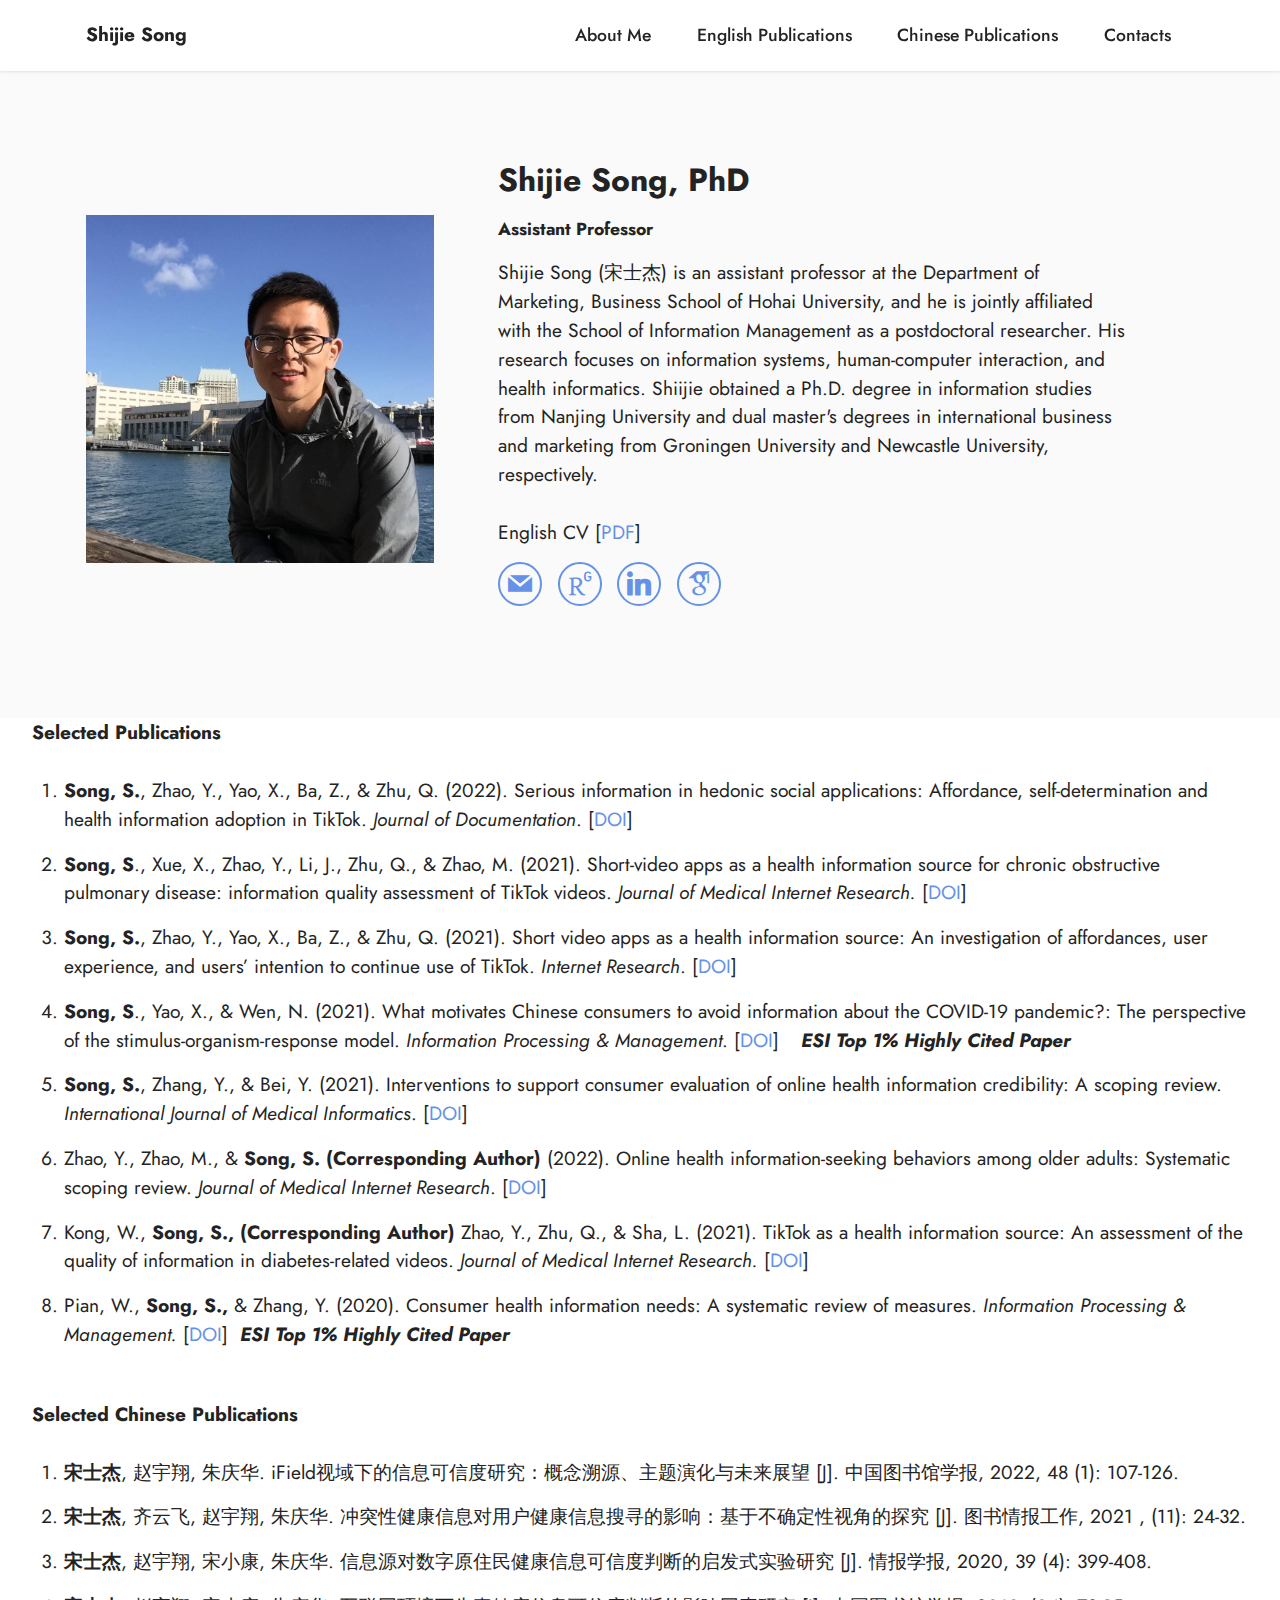
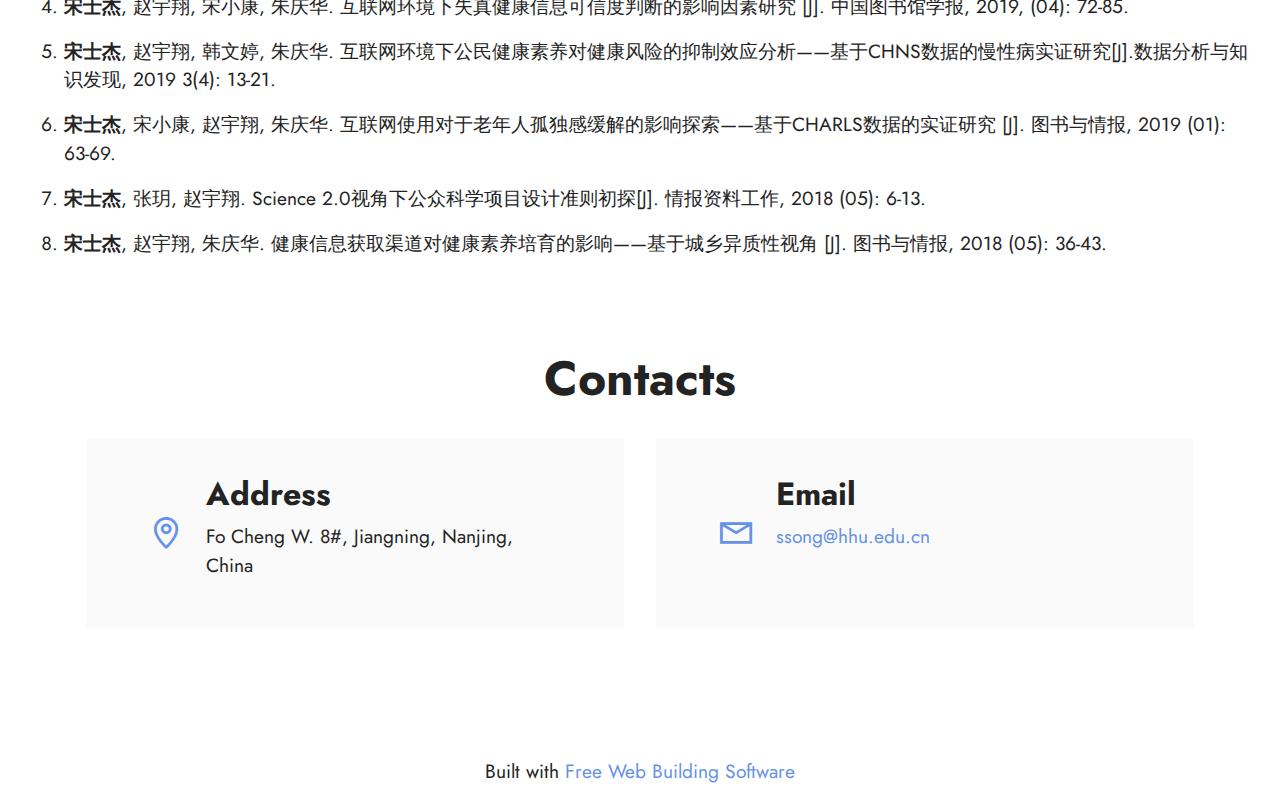
==== commit 81799165: "Add files via upload" ====
--- a/index.html
+++ b/index.html
@@ -1,10 +1,14 @@
 <!DOCTYPE html>
 <html  >
 <head>
-  <!-- Site made with Mobirise Website Builder v5.5.8, https://mobirise.com -->
+  <!-- Site made with Mobirise Website Builder v5.6.13, https://mobirise.com -->
   <meta charset="UTF-8">
   <meta http-equiv="X-UA-Compatible" content="IE=edge">
-  <meta name="generator" content="Mobirise v5.5.8, mobirise.com">
+  <meta name="generator" content="Mobirise v5.6.13, mobirise.com">
+  <meta name="twitter:card" content="summary_large_image"/>
+  <meta name="twitter:image:src" content="">
+  <meta property="og:image" content="">
+  <meta name="twitter:title" content="Shijie Song">
   <meta name="viewport" content="width=device-width, initial-scale=1, minimum-scale=1">
   <link rel="shortcut icon" href="assets/images/qq20220105213242-128x128.png" type="image/x-icon">
   <meta name="description" content="Shijie Song' Personal Website">
@@ -46,7 +50,7 @@
                 </div>
             </button>
             <div class="collapse navbar-collapse" id="navbarSupportedContent">
-                <ul class="navbar-nav nav-dropdown nav-right" data-app-modern-menu="true"><li class="nav-item"><a class="nav-link link text-black text-primary display-4" href="index.html#team2-3">About Me</a></li><li class="nav-item"><a class="nav-link link text-black text-primary display-4" href="index.html#content9-8">English Publications</a></li><li class="nav-item"><a class="nav-link link text-black text-primary display-4" href="index.html#content9-9">Chinese Publications<br></a></li><li class="nav-item"><a class="nav-link link text-black text-primary display-4" href="moments.html#top" target="_blank">Moments</a></li><li class="nav-item"><a class="nav-link link text-black text-primary display-4" href="index.html#contacts2-a">Contacts</a></li></ul>
+                <ul class="navbar-nav nav-dropdown nav-right" data-app-modern-menu="true"><li class="nav-item"><a class="nav-link link text-black text-primary display-4" href="index.html#team2-3">About Me</a></li><li class="nav-item"><a class="nav-link link text-black text-primary display-4" href="index.html#content9-8">English Publications</a></li><li class="nav-item"><a class="nav-link link text-black text-primary display-4" href="index.html#content9-9">Chinese Publications<br></a></li><li class="nav-item"><a class="nav-link link text-black text-primary display-4" href="index.html#contacts2-a">Contacts</a></li></ul>
                 
                 
             </div>
@@ -72,7 +76,7 @@
                             <h6 class="card-subtitle mbr-fonts-style mb-3 display-4">
                                 <strong>Assistant Professor</strong></h6>
                             <p class="mbr-text mbr-fonts-style display-7">
-                                Shijie Song (宋士杰) is an assistant professor at the Department of Marketing, Business School of Hohai University. His research focuses on information systems, human-computer interaction, and health informatics. Shiijie obtained a Ph.D. degree in information studies from Nanjing University and dual master's degrees in international business and marketing from Groningen University and Newcastle University, respectively.<br><br>English CV [<a href="assets/files/Shijie-Song-CV.pdf" class="text-primary">PDF</a>]</p>
+                                Shijie Song (宋士杰) is an assistant professor at the Department of Marketing, Business School of Hohai University, and he is jointly affiliated with the School of Information Management as a postdoctoral researcher. His research focuses on information systems, human-computer interaction, and health informatics. Shiijie obtained a Ph.D. degree in information studies from Nanjing University and dual master's degrees in international business and marketing from Groningen University and Newcastle University, respectively.<br><br>English CV [<a href="assets/files/Shijie-SongCV.pdf" class="text-primary" target="_blank">PDF</a>]</p>
                             <div class="social-row display-7">
                                 <div class="soc-item">
                                     <a href="mailto:ssong@hhu.edu.cn">
@@ -117,7 +121,7 @@
                     <div><strong>Selected Publications</strong></div><div><strong><br></strong></div><ol>
                         
                         <li><strong>Song, S.</strong>, Zhao, Y., Yao, X., Ba, Z., &amp; Zhu, Q. (2022). Serious information in hedonic social applications: Affordance, self-determination and health information adoption in TikTok. <em>Journal of Documentation</em>. [<a href="https://doi.org/10.1108/JD-08-2021-0158" class="text-primary" target="_blank">DOI</a>]</li>
-                        <li><strong>Song, S</strong>., Xue, X., Zhao, Y., Li, J., Zhu, Q., &amp; Zhao, M. (2021). Short-video apps as a health information source: The information quality of TikTok videos about chronic obstructive pulmonary disease (COPD). <em>Journal of Medical Internet Research. </em>[<a href="https://doi.org/10.2196/28318" class="text-primary" target="_blank">DOI</a>]</li><li><strong>Song, S.</strong>, Zhao, Y., Yao, X., Ba, Z., &amp; Zhu, Q. (2021). Short video apps as a health information source: An investigation of affordances, user experience, and users’ intention to continue use of TikTok. <em>Internet Research</em>. [<a href="https://doi.org/10.1108/INTR-10-2020-0593" class="text-primary" target="_blank">DOI</a>]</li><li><strong>Song, S</strong>., Yao, X., &amp; Wen, N. (2021). What motivates Chinese consumers to avoid information about the COVID-19 pandemic?: The perspective of the stimulus-organism-response model. <em>Information Processing &amp; Management</em>. [<a href="https://doi.org/10.1016/j.ipm.2020.102407" class="text-primary" target="_blank">DOI</a>]  <em><strong>ESI Top 1% Highly Cited Paper</strong></em></li><li><strong>Song, S.</strong>, Zhang, Y., &amp; Bei, Y. (2021). Interventions to support consumer evaluation of online health information credibility: A scoping review. <em>International Journal of Medical Informatics</em>. [<a href="https://doi.org/10.1016/j.ijmedinf.2020.104321" class="text-primary" target="_blank">DOI</a>]</li><li>Zhao, Y., Zhao, M.,<strong>&nbsp;</strong>&amp;<strong> Song, S. (Corresponding Author)</strong> (2022). Online health information-seeking behaviors among older adults: Systematic scoping review. <em>Journal of Medical Internet Research</em>. [<a href="https://doi.org/10.2196/34790" class="text-primary" target="_blank">DOI</a>]</li><li>Kong, W.,<strong> Song, S., (Corresponding Author) </strong>Zhao, Y., Zhu, Q., &amp; Sha, L. (2021). TikTok as a health information source: An assessment of the quality of information in diabetes-related videos.<em> Journal of Medical Internet Research.</em> [<a href="https://doi.org/10.2196/30409" class="text-primary" target="_blank">DOI</a>]</li><li>Pian, W., <strong>Song, S.,</strong>&nbsp;&amp; Zhang, Y. (2020). Consumer health information needs: A systematic review of measures. <em>Information Processing &amp; Management.</em> [<a href="https://doi.org/10.1016/j.ipm.2019.102077" class="text-primary" target="_blank">DOI</a>]&nbsp;<strong><em> ESI Top 1% Highly Cited Paper</em></strong></li></ol><p><br></p><ol>
+                        <li><strong>Song, S</strong>., Xue, X., Zhao, Y., Li, J., Zhu, Q., &amp; Zhao, M. (2021). Short-video apps as a health information source for chronic obstructive pulmonary disease: information quality assessment of TikTok videos. <em>Journal of Medical Internet Research. </em>[<a href="https://doi.org/10.2196/28318" class="text-primary" target="_blank">DOI</a>]</li><li><strong>Song, S.</strong>, Zhao, Y., Yao, X., Ba, Z., &amp; Zhu, Q. (2021). Short video apps as a health information source: An investigation of affordances, user experience, and users’ intention to continue use of TikTok. <em>Internet Research</em>. [<a href="https://doi.org/10.1108/INTR-10-2020-0593" class="text-primary" target="_blank">DOI</a>]</li><li><strong>Song, S</strong>., Yao, X., &amp; Wen, N. (2021). What motivates Chinese consumers to avoid information about the COVID-19 pandemic?: The perspective of the stimulus-organism-response model. <em>Information Processing &amp; Management</em>. [<a href="https://doi.org/10.1016/j.ipm.2020.102407" class="text-primary" target="_blank">DOI</a>]  <em><strong>ESI Top 1% Highly Cited Paper</strong></em></li><li><strong>Song, S.</strong>, Zhang, Y., &amp; Bei, Y. (2021). Interventions to support consumer evaluation of online health information credibility: A scoping review. <em>International Journal of Medical Informatics</em>. [<a href="https://doi.org/10.1016/j.ijmedinf.2020.104321" class="text-primary" target="_blank">DOI</a>]</li><li>Zhao, Y., Zhao, M.,<strong>&nbsp;</strong>&amp;<strong> Song, S. (Corresponding Author)</strong> (2022). Online health information-seeking behaviors among older adults: Systematic scoping review. <em>Journal of Medical Internet Research</em>. [<a href="https://doi.org/10.2196/34790" class="text-primary" target="_blank">DOI</a>]</li><li>Kong, W.,<strong> Song, S., (Corresponding Author) </strong>Zhao, Y., Zhu, Q., &amp; Sha, L. (2021). TikTok as a health information source: An assessment of the quality of information in diabetes-related videos.<em> Journal of Medical Internet Research.</em> [<a href="https://doi.org/10.2196/30409" class="text-primary" target="_blank">DOI</a>]</li><li>Pian, W., <strong>Song, S.,</strong>&nbsp;&amp; Zhang, Y. (2020). Consumer health information needs: A systematic review of measures. <em>Information Processing &amp; Management.</em> [<a href="https://doi.org/10.1016/j.ipm.2019.102077" class="text-primary" target="_blank">DOI</a>]&nbsp;<strong><em> ESI Top 1% Highly Cited Paper</em></strong></li></ol><p><br></p><ol>
                     </ol>
                 </div>
             </div>
@@ -183,7 +187,7 @@
             
         </div>
     </div>
-</section><section style="background-color: #fff; font-family: -apple-system, BlinkMacSystemFont, 'Segoe UI', 'Roboto', 'Helvetica Neue', Arial, sans-serif; color:#aaa; font-size:12px; padding: 0; align-items: center; display: flex;"><a href="https://mobirise.site/g" style="flex: 1 1; height: 3rem; padding-left: 1rem;"></a><p style="flex: 0 0 auto; margin:0; padding-right:1rem;"><a href="https://mobirise.site/i" style="color:#aaa;">Built with Mobirise</a> web page builder</p></section><script src="assets/bootstrap/js/bootstrap.bundle.min.js"></script>  <script src="assets/smoothscroll/smooth-scroll.js"></script>  <script src="assets/ytplayer/index.js"></script>  <script src="assets/dropdown/js/navbar-dropdown.js"></script>  <script src="assets/theme/js/script.js"></script>  
+</section><section class="display-7" style="padding: 0;align-items: center;justify-content: center;flex-wrap: wrap;    align-content: center;display: flex;position: relative;height: 4rem;"><a href="https://mobiri.se/2670827" style="flex: 1 1;height: 4rem;position: absolute;width: 100%;z-index: 1;"><img alt="" style="height: 4rem;" src="[data-uri]"></a><p style="margin: 0;text-align: center;" class="display-7">Built with &#8204;</p><a style="z-index:1" href="https://mobirise.com"> Free Web  Building Software</a></section><script src="assets/bootstrap/js/bootstrap.bundle.min.js"></script>  <script src="assets/smoothscroll/smooth-scroll.js"></script>  <script src="assets/ytplayer/index.js"></script>  <script src="assets/dropdown/js/navbar-dropdown.js"></script>  <script src="assets/theme/js/script.js"></script>  
   
   
 </body>
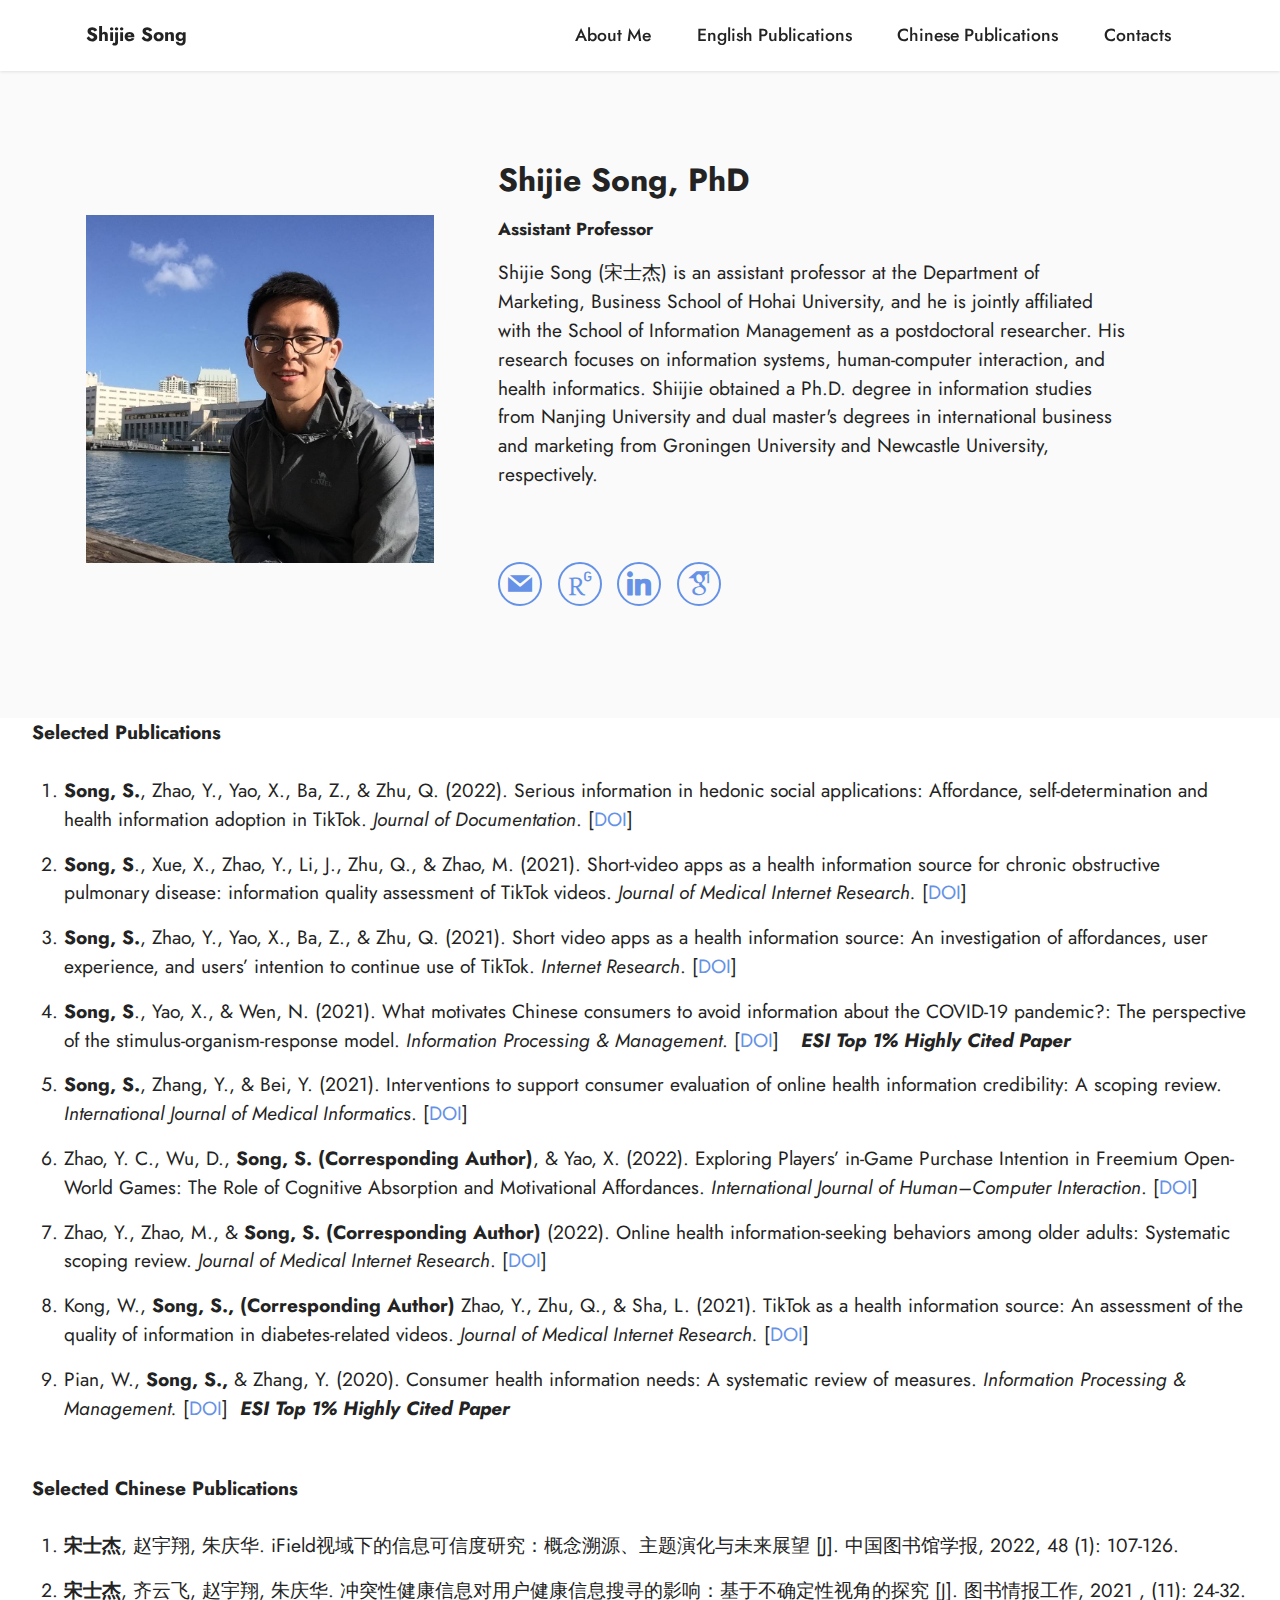
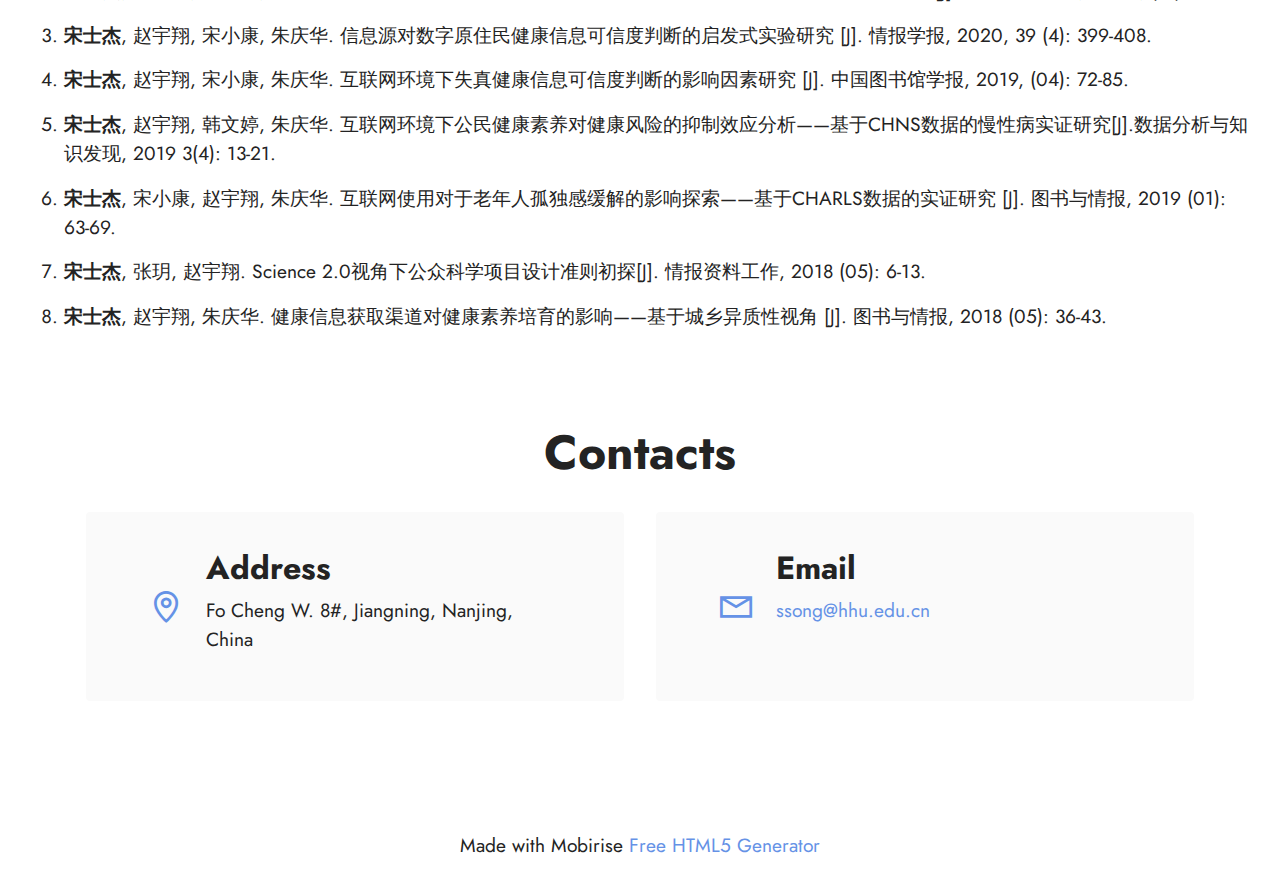
==== commit da3f723b: "Add files via upload" ====
--- a/index.html
+++ b/index.html
@@ -76,7 +76,7 @@
                             <h6 class="card-subtitle mbr-fonts-style mb-3 display-4">
                                 <strong>Assistant Professor</strong></h6>
                             <p class="mbr-text mbr-fonts-style display-7">
-                                Shijie Song (宋士杰) is an assistant professor at the Department of Marketing, Business School of Hohai University, and he is jointly affiliated with the School of Information Management as a postdoctoral researcher. His research focuses on information systems, human-computer interaction, and health informatics. Shiijie obtained a Ph.D. degree in information studies from Nanjing University and dual master's degrees in international business and marketing from Groningen University and Newcastle University, respectively.<br><br>English CV [<a href="assets/files/Shijie-SongCV.pdf" class="text-primary" target="_blank">PDF</a>]</p>
+                                Shijie Song (宋士杰) is an assistant professor at the Department of Marketing, Business School of Hohai University, and he is jointly affiliated with the School of Information Management as a postdoctoral researcher. His research focuses on information systems, human-computer interaction, and health informatics. Shiijie obtained a Ph.D. degree in information studies from Nanjing University and dual master's degrees in international business and marketing from Groningen University and Newcastle University, respectively.<br><br><br></p>
                             <div class="social-row display-7">
                                 <div class="soc-item">
                                     <a href="mailto:ssong@hhu.edu.cn">
@@ -121,7 +121,7 @@
                     <div><strong>Selected Publications</strong></div><div><strong><br></strong></div><ol>
                         
                         <li><strong>Song, S.</strong>, Zhao, Y., Yao, X., Ba, Z., &amp; Zhu, Q. (2022). Serious information in hedonic social applications: Affordance, self-determination and health information adoption in TikTok. <em>Journal of Documentation</em>. [<a href="https://doi.org/10.1108/JD-08-2021-0158" class="text-primary" target="_blank">DOI</a>]</li>
-                        <li><strong>Song, S</strong>., Xue, X., Zhao, Y., Li, J., Zhu, Q., &amp; Zhao, M. (2021). Short-video apps as a health information source for chronic obstructive pulmonary disease: information quality assessment of TikTok videos. <em>Journal of Medical Internet Research. </em>[<a href="https://doi.org/10.2196/28318" class="text-primary" target="_blank">DOI</a>]</li><li><strong>Song, S.</strong>, Zhao, Y., Yao, X., Ba, Z., &amp; Zhu, Q. (2021). Short video apps as a health information source: An investigation of affordances, user experience, and users’ intention to continue use of TikTok. <em>Internet Research</em>. [<a href="https://doi.org/10.1108/INTR-10-2020-0593" class="text-primary" target="_blank">DOI</a>]</li><li><strong>Song, S</strong>., Yao, X., &amp; Wen, N. (2021). What motivates Chinese consumers to avoid information about the COVID-19 pandemic?: The perspective of the stimulus-organism-response model. <em>Information Processing &amp; Management</em>. [<a href="https://doi.org/10.1016/j.ipm.2020.102407" class="text-primary" target="_blank">DOI</a>]  <em><strong>ESI Top 1% Highly Cited Paper</strong></em></li><li><strong>Song, S.</strong>, Zhang, Y., &amp; Bei, Y. (2021). Interventions to support consumer evaluation of online health information credibility: A scoping review. <em>International Journal of Medical Informatics</em>. [<a href="https://doi.org/10.1016/j.ijmedinf.2020.104321" class="text-primary" target="_blank">DOI</a>]</li><li>Zhao, Y., Zhao, M.,<strong>&nbsp;</strong>&amp;<strong> Song, S. (Corresponding Author)</strong> (2022). Online health information-seeking behaviors among older adults: Systematic scoping review. <em>Journal of Medical Internet Research</em>. [<a href="https://doi.org/10.2196/34790" class="text-primary" target="_blank">DOI</a>]</li><li>Kong, W.,<strong> Song, S., (Corresponding Author) </strong>Zhao, Y., Zhu, Q., &amp; Sha, L. (2021). TikTok as a health information source: An assessment of the quality of information in diabetes-related videos.<em> Journal of Medical Internet Research.</em> [<a href="https://doi.org/10.2196/30409" class="text-primary" target="_blank">DOI</a>]</li><li>Pian, W., <strong>Song, S.,</strong>&nbsp;&amp; Zhang, Y. (2020). Consumer health information needs: A systematic review of measures. <em>Information Processing &amp; Management.</em> [<a href="https://doi.org/10.1016/j.ipm.2019.102077" class="text-primary" target="_blank">DOI</a>]&nbsp;<strong><em> ESI Top 1% Highly Cited Paper</em></strong></li></ol><p><br></p><ol>
+                        <li><strong>Song, S</strong>., Xue, X., Zhao, Y., Li, J., Zhu, Q., &amp; Zhao, M. (2021). Short-video apps as a health information source for chronic obstructive pulmonary disease: information quality assessment of TikTok videos. <em>Journal of Medical Internet Research. </em>[<a href="https://doi.org/10.2196/28318" class="text-primary" target="_blank">DOI</a>]</li><li><strong>Song, S.</strong>, Zhao, Y., Yao, X., Ba, Z., &amp; Zhu, Q. (2021). Short video apps as a health information source: An investigation of affordances, user experience, and users’ intention to continue use of TikTok. <em>Internet Research</em>. [<a href="https://doi.org/10.1108/INTR-10-2020-0593" class="text-primary" target="_blank">DOI</a>]</li><li><strong>Song, S</strong>., Yao, X., &amp; Wen, N. (2021). What motivates Chinese consumers to avoid information about the COVID-19 pandemic?: The perspective of the stimulus-organism-response model. <em>Information Processing &amp; Management</em>. [<a href="https://doi.org/10.1016/j.ipm.2020.102407" class="text-primary" target="_blank">DOI</a>]  <em><strong>ESI Top 1% Highly Cited Paper</strong></em></li><li><strong>Song, S.</strong>, Zhang, Y., &amp; Bei, Y. (2021). Interventions to support consumer evaluation of online health information credibility: A scoping review. <em>International Journal of Medical Informatics</em>. [<a href="https://doi.org/10.1016/j.ijmedinf.2020.104321" class="text-primary" target="_blank">DOI</a>]</li><li>Zhao, Y. C., Wu, D., <strong>Song, S. (Corresponding Author)</strong>, &amp; Yao, X. (2022). Exploring Players’ in-Game Purchase Intention in Freemium Open-World Games: The Role of Cognitive Absorption and Motivational Affordances. <em>International Journal of Human–Computer Interaction</em>. [<a href="https://doi.org/10.1080/10447318.2022.2121885" class="text-primary" target="_blank">DOI</a>]</li><li>Zhao, Y., Zhao, M.,<strong>&nbsp;</strong>&amp;<strong> Song, S. (Corresponding Author)</strong> (2022). Online health information-seeking behaviors among older adults: Systematic scoping review. <em>Journal of Medical Internet Research</em>. [<a href="https://doi.org/10.2196/34790" class="text-primary" target="_blank">DOI</a>]</li><li>Kong, W.,<strong> Song, S., (Corresponding Author) </strong>Zhao, Y., Zhu, Q., &amp; Sha, L. (2021). TikTok as a health information source: An assessment of the quality of information in diabetes-related videos.<em> Journal of Medical Internet Research.</em> [<a href="https://doi.org/10.2196/30409" class="text-primary" target="_blank">DOI</a>]</li><li>Pian, W., <strong>Song, S.,</strong>&nbsp;&amp; Zhang, Y. (2020). Consumer health information needs: A systematic review of measures. <em>Information Processing &amp; Management.</em> [<a href="https://doi.org/10.1016/j.ipm.2019.102077" class="text-primary" target="_blank">DOI</a>]&nbsp;<strong><em> ESI Top 1% Highly Cited Paper</em></strong></li></ol><p><br></p><ol>
                     </ol>
                 </div>
             </div>
@@ -187,7 +187,7 @@
             
         </div>
     </div>
-</section><section class="display-7" style="padding: 0;align-items: center;justify-content: center;flex-wrap: wrap;    align-content: center;display: flex;position: relative;height: 4rem;"><a href="https://mobiri.se/2670827" style="flex: 1 1;height: 4rem;position: absolute;width: 100%;z-index: 1;"><img alt="" style="height: 4rem;" src="[data-uri]"></a><p style="margin: 0;text-align: center;" class="display-7">Built with &#8204;</p><a style="z-index:1" href="https://mobirise.com"> Free Web  Building Software</a></section><script src="assets/bootstrap/js/bootstrap.bundle.min.js"></script>  <script src="assets/smoothscroll/smooth-scroll.js"></script>  <script src="assets/ytplayer/index.js"></script>  <script src="assets/dropdown/js/navbar-dropdown.js"></script>  <script src="assets/theme/js/script.js"></script>  
+</section><section class="display-7" style="padding: 0;align-items: center;justify-content: center;flex-wrap: wrap;    align-content: center;display: flex;position: relative;height: 4rem;"><a href="https://mobiri.se/2670827" style="flex: 1 1;height: 4rem;position: absolute;width: 100%;z-index: 1;"><img alt="" style="height: 4rem;" src="[data-uri]"></a><p style="margin: 0;text-align: center;" class="display-7">Made with Mobirise &#8204;</p><a style="z-index:1" href="https://mobirise.com/html-builder.html">Free HTML5 Generator</a></section><script src="assets/bootstrap/js/bootstrap.bundle.min.js"></script>  <script src="assets/smoothscroll/smooth-scroll.js"></script>  <script src="assets/ytplayer/index.js"></script>  <script src="assets/dropdown/js/navbar-dropdown.js"></script>  <script src="assets/theme/js/script.js"></script>  
   
   
 </body>
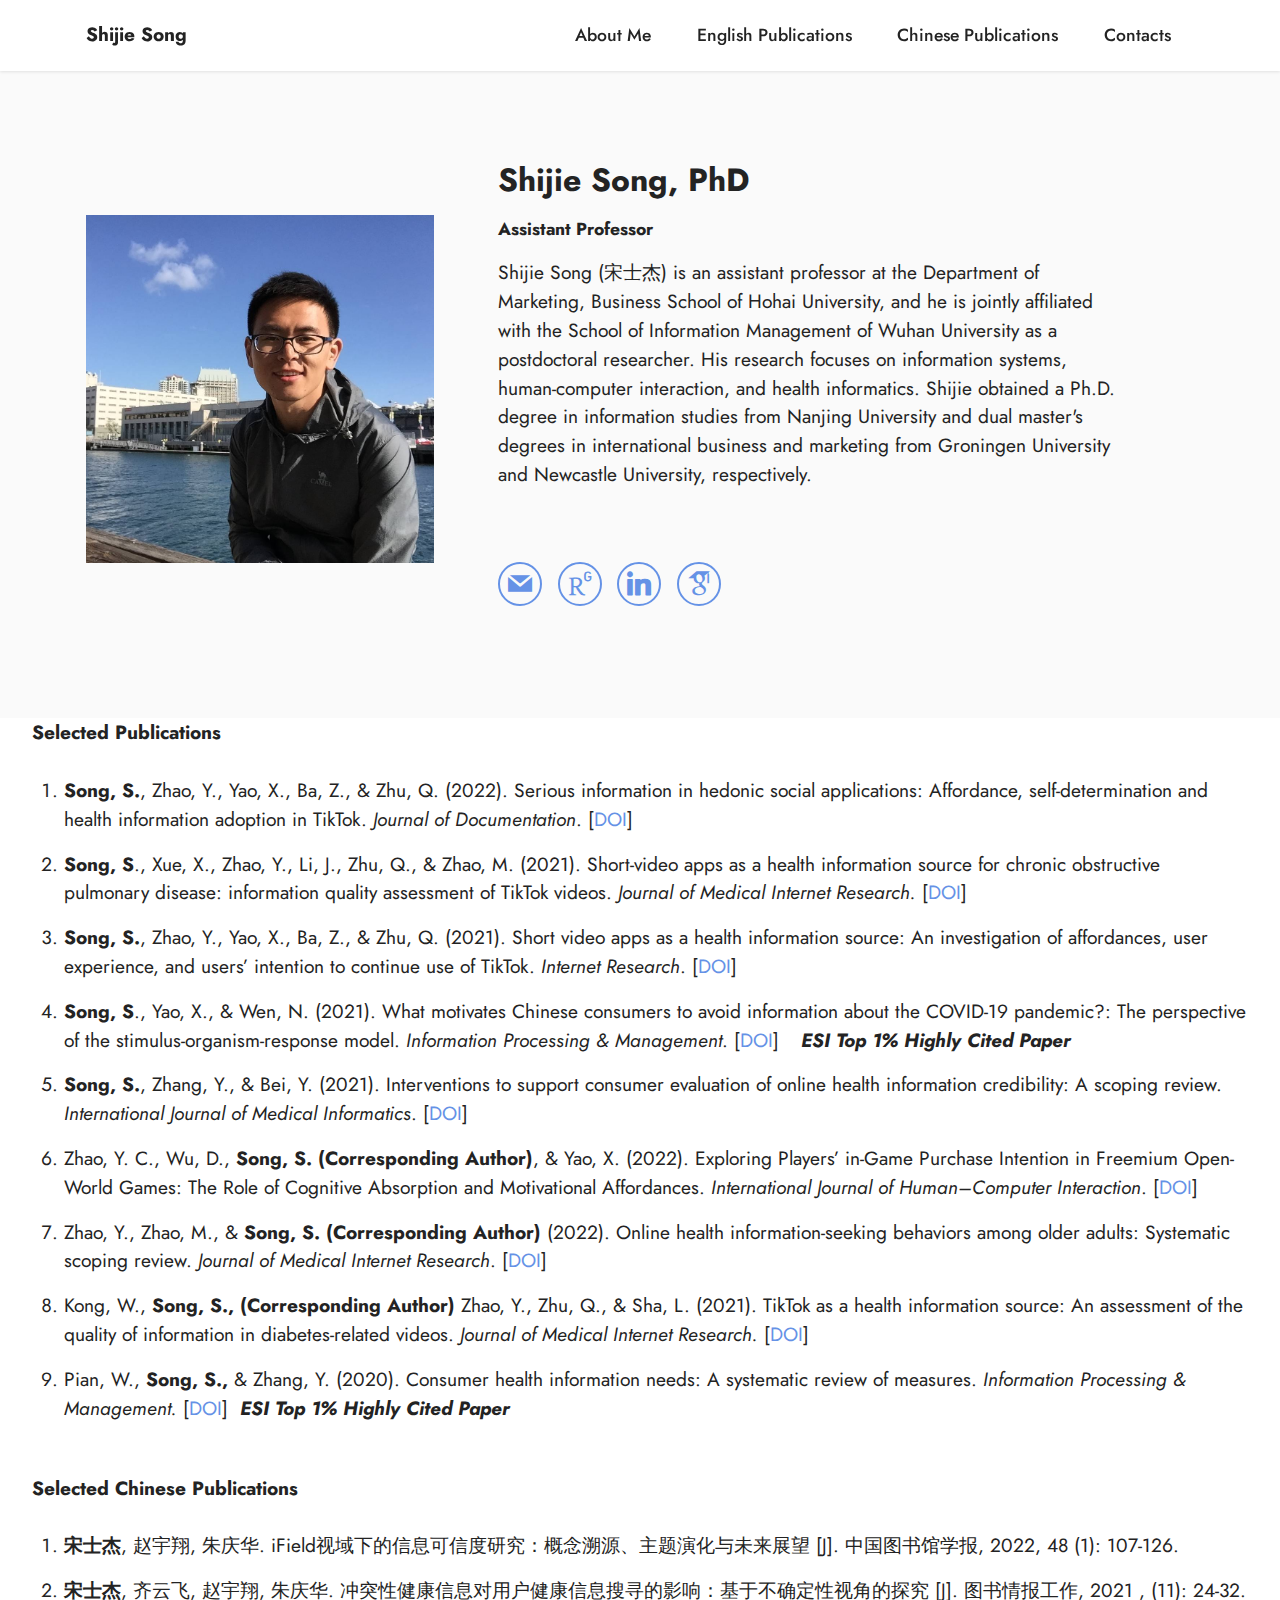
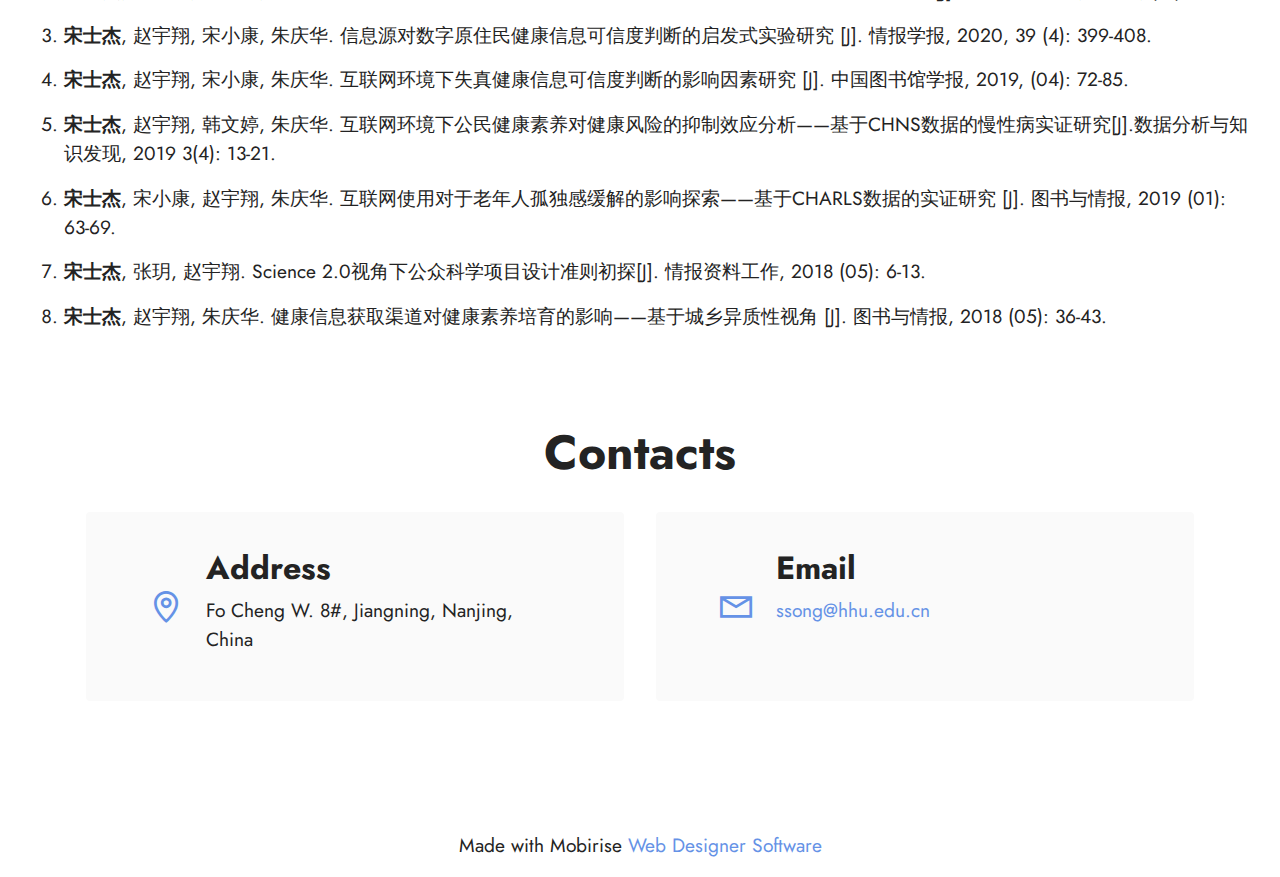
==== commit 94af419f: "Add files via upload" ====
--- a/index.html
+++ b/index.html
@@ -76,7 +76,7 @@
                             <h6 class="card-subtitle mbr-fonts-style mb-3 display-4">
                                 <strong>Assistant Professor</strong></h6>
                             <p class="mbr-text mbr-fonts-style display-7">
-                                Shijie Song (宋士杰) is an assistant professor at the Department of Marketing, Business School of Hohai University, and he is jointly affiliated with the School of Information Management as a postdoctoral researcher. His research focuses on information systems, human-computer interaction, and health informatics. Shiijie obtained a Ph.D. degree in information studies from Nanjing University and dual master's degrees in international business and marketing from Groningen University and Newcastle University, respectively.<br><br><br></p>
+                                Shijie Song (宋士杰) is an assistant professor at the Department of Marketing, Business School of Hohai University, and he is jointly affiliated with the School of Information Management of Wuhan University as a postdoctoral researcher. His research focuses on information systems, human-computer interaction, and health informatics. Shijie obtained a Ph.D. degree in information studies from Nanjing University and dual master's degrees in international business and marketing from Groningen University and Newcastle University, respectively.<br><br><br></p>
                             <div class="social-row display-7">
                                 <div class="soc-item">
                                     <a href="mailto:ssong@hhu.edu.cn">
@@ -187,7 +187,7 @@
             
         </div>
     </div>
-</section><section class="display-7" style="padding: 0;align-items: center;justify-content: center;flex-wrap: wrap;    align-content: center;display: flex;position: relative;height: 4rem;"><a href="https://mobiri.se/2670827" style="flex: 1 1;height: 4rem;position: absolute;width: 100%;z-index: 1;"><img alt="" style="height: 4rem;" src="[data-uri]"></a><p style="margin: 0;text-align: center;" class="display-7">Made with Mobirise &#8204;</p><a style="z-index:1" href="https://mobirise.com/html-builder.html">Free HTML5 Generator</a></section><script src="assets/bootstrap/js/bootstrap.bundle.min.js"></script>  <script src="assets/smoothscroll/smooth-scroll.js"></script>  <script src="assets/ytplayer/index.js"></script>  <script src="assets/dropdown/js/navbar-dropdown.js"></script>  <script src="assets/theme/js/script.js"></script>  
+</section><section class="display-7" style="padding: 0;align-items: center;justify-content: center;flex-wrap: wrap;    align-content: center;display: flex;position: relative;height: 4rem;"><a href="https://mobiri.se/2670827" style="flex: 1 1;height: 4rem;position: absolute;width: 100%;z-index: 1;"><img alt="" style="height: 4rem;" src="[data-uri]"></a><p style="margin: 0;text-align: center;" class="display-7">Made with Mobirise &#8204;</p><a style="z-index:1" href="https://mobirise.com/website-design-software.html">Web Designer Software</a></section><script src="assets/bootstrap/js/bootstrap.bundle.min.js"></script>  <script src="assets/smoothscroll/smooth-scroll.js"></script>  <script src="assets/ytplayer/index.js"></script>  <script src="assets/dropdown/js/navbar-dropdown.js"></script>  <script src="assets/theme/js/script.js"></script>  
   
   
 </body>
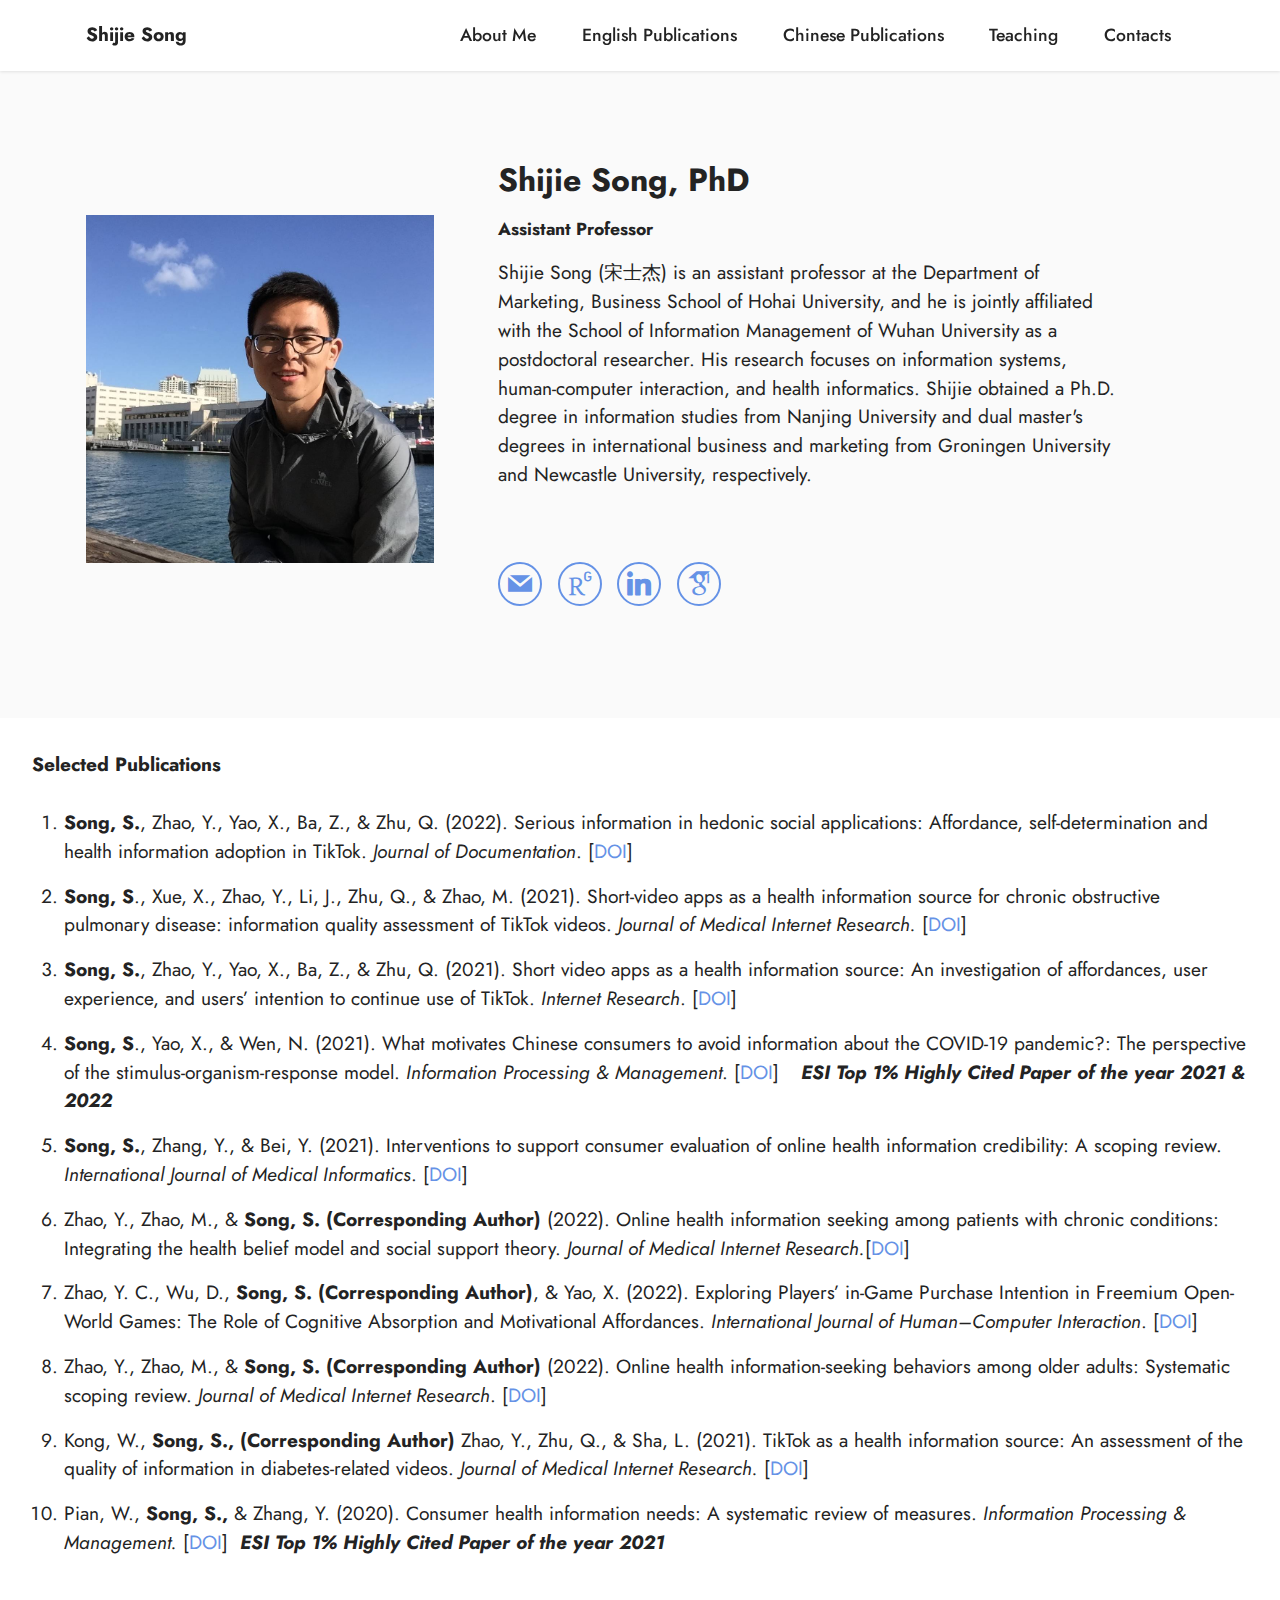
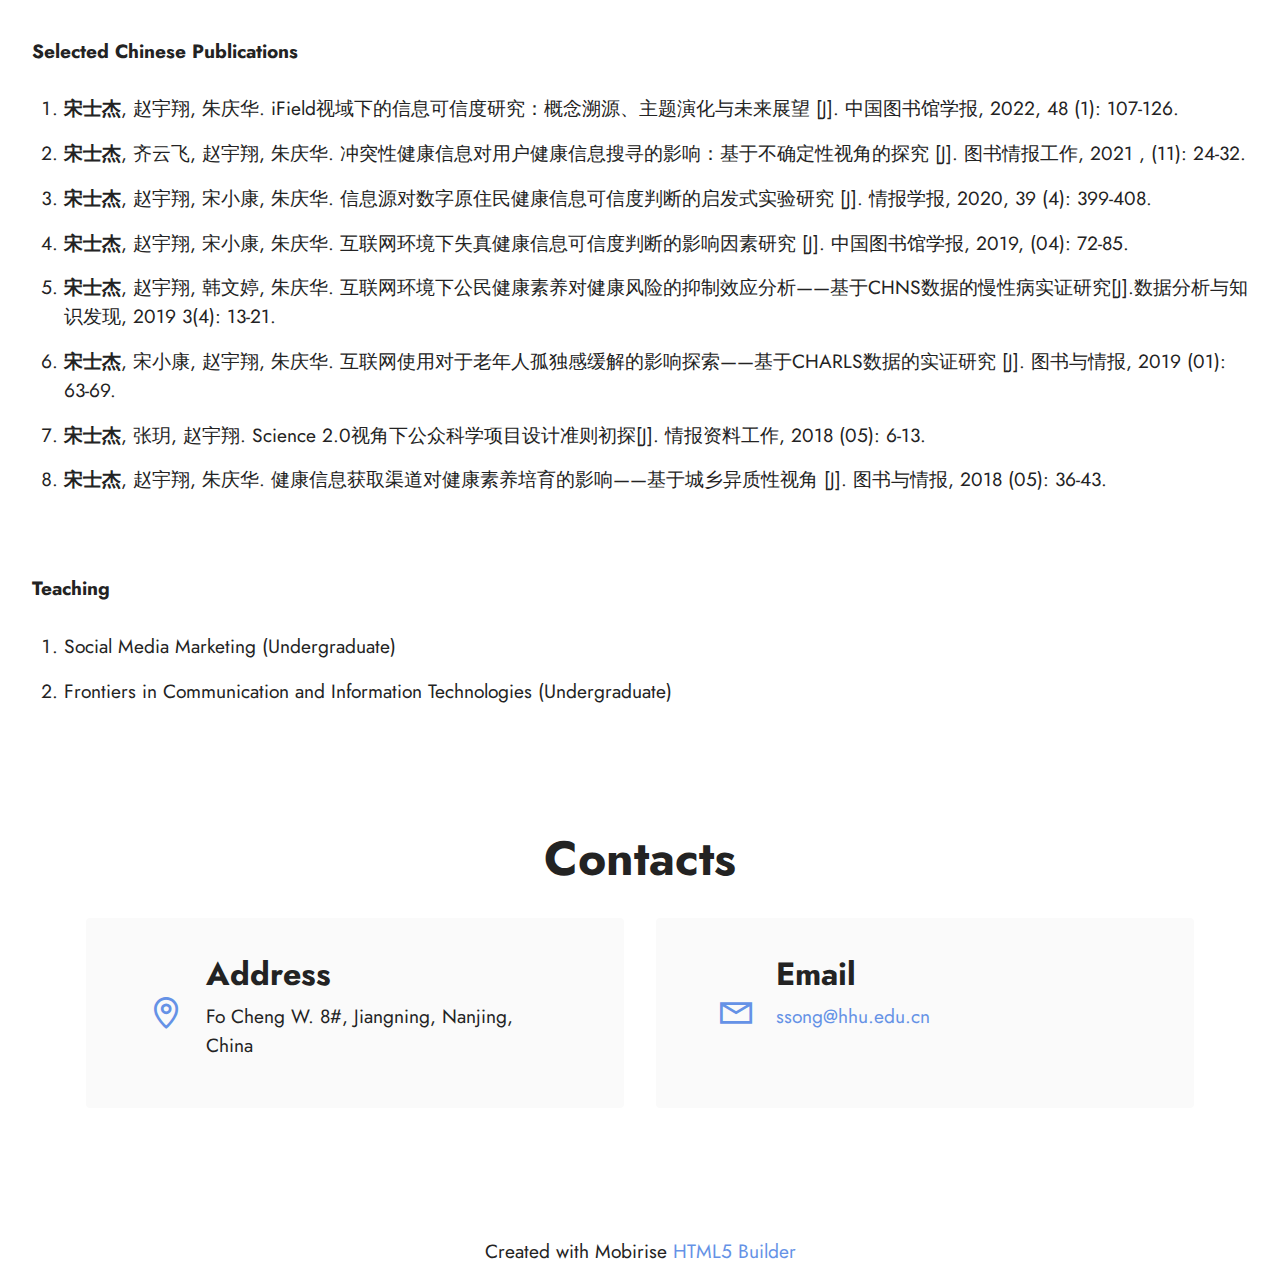
==== commit 2846d6c3: "Add files via upload" ====
--- a/index.html
+++ b/index.html
@@ -50,7 +50,7 @@
                 </div>
             </button>
             <div class="collapse navbar-collapse" id="navbarSupportedContent">
-                <ul class="navbar-nav nav-dropdown nav-right" data-app-modern-menu="true"><li class="nav-item"><a class="nav-link link text-black text-primary display-4" href="index.html#team2-3">About Me</a></li><li class="nav-item"><a class="nav-link link text-black text-primary display-4" href="index.html#content9-8">English Publications</a></li><li class="nav-item"><a class="nav-link link text-black text-primary display-4" href="index.html#content9-9">Chinese Publications<br></a></li><li class="nav-item"><a class="nav-link link text-black text-primary display-4" href="index.html#contacts2-a">Contacts</a></li></ul>
+                <ul class="navbar-nav nav-dropdown nav-right" data-app-modern-menu="true"><li class="nav-item"><a class="nav-link link text-black text-primary display-4" href="index.html#team2-3">About Me</a></li><li class="nav-item"><a class="nav-link link text-black text-primary display-4" href="index.html#content9-8">English Publications</a></li><li class="nav-item"><a class="nav-link link text-black text-primary display-4" href="index.html#content9-9">Chinese Publications<br></a></li><li class="nav-item"><a class="nav-link link text-black text-primary display-4" href="index.html#content9-1g">Teaching</a></li><li class="nav-item"><a class="nav-link link text-black text-primary display-4" href="index.html#contacts2-a">Contacts</a></li></ul>
                 
                 
             </div>
@@ -121,7 +121,7 @@
                     <div><strong>Selected Publications</strong></div><div><strong><br></strong></div><ol>
                         
                         <li><strong>Song, S.</strong>, Zhao, Y., Yao, X., Ba, Z., &amp; Zhu, Q. (2022). Serious information in hedonic social applications: Affordance, self-determination and health information adoption in TikTok. <em>Journal of Documentation</em>. [<a href="https://doi.org/10.1108/JD-08-2021-0158" class="text-primary" target="_blank">DOI</a>]</li>
-                        <li><strong>Song, S</strong>., Xue, X., Zhao, Y., Li, J., Zhu, Q., &amp; Zhao, M. (2021). Short-video apps as a health information source for chronic obstructive pulmonary disease: information quality assessment of TikTok videos. <em>Journal of Medical Internet Research. </em>[<a href="https://doi.org/10.2196/28318" class="text-primary" target="_blank">DOI</a>]</li><li><strong>Song, S.</strong>, Zhao, Y., Yao, X., Ba, Z., &amp; Zhu, Q. (2021). Short video apps as a health information source: An investigation of affordances, user experience, and users’ intention to continue use of TikTok. <em>Internet Research</em>. [<a href="https://doi.org/10.1108/INTR-10-2020-0593" class="text-primary" target="_blank">DOI</a>]</li><li><strong>Song, S</strong>., Yao, X., &amp; Wen, N. (2021). What motivates Chinese consumers to avoid information about the COVID-19 pandemic?: The perspective of the stimulus-organism-response model. <em>Information Processing &amp; Management</em>. [<a href="https://doi.org/10.1016/j.ipm.2020.102407" class="text-primary" target="_blank">DOI</a>]  <em><strong>ESI Top 1% Highly Cited Paper</strong></em></li><li><strong>Song, S.</strong>, Zhang, Y., &amp; Bei, Y. (2021). Interventions to support consumer evaluation of online health information credibility: A scoping review. <em>International Journal of Medical Informatics</em>. [<a href="https://doi.org/10.1016/j.ijmedinf.2020.104321" class="text-primary" target="_blank">DOI</a>]</li><li>Zhao, Y. C., Wu, D., <strong>Song, S. (Corresponding Author)</strong>, &amp; Yao, X. (2022). Exploring Players’ in-Game Purchase Intention in Freemium Open-World Games: The Role of Cognitive Absorption and Motivational Affordances. <em>International Journal of Human–Computer Interaction</em>. [<a href="https://doi.org/10.1080/10447318.2022.2121885" class="text-primary" target="_blank">DOI</a>]</li><li>Zhao, Y., Zhao, M.,<strong>&nbsp;</strong>&amp;<strong> Song, S. (Corresponding Author)</strong> (2022). Online health information-seeking behaviors among older adults: Systematic scoping review. <em>Journal of Medical Internet Research</em>. [<a href="https://doi.org/10.2196/34790" class="text-primary" target="_blank">DOI</a>]</li><li>Kong, W.,<strong> Song, S., (Corresponding Author) </strong>Zhao, Y., Zhu, Q., &amp; Sha, L. (2021). TikTok as a health information source: An assessment of the quality of information in diabetes-related videos.<em> Journal of Medical Internet Research.</em> [<a href="https://doi.org/10.2196/30409" class="text-primary" target="_blank">DOI</a>]</li><li>Pian, W., <strong>Song, S.,</strong>&nbsp;&amp; Zhang, Y. (2020). Consumer health information needs: A systematic review of measures. <em>Information Processing &amp; Management.</em> [<a href="https://doi.org/10.1016/j.ipm.2019.102077" class="text-primary" target="_blank">DOI</a>]&nbsp;<strong><em> ESI Top 1% Highly Cited Paper</em></strong></li></ol><p><br></p><ol>
+                        <li><strong>Song, S</strong>., Xue, X., Zhao, Y., Li, J., Zhu, Q., &amp; Zhao, M. (2021). Short-video apps as a health information source for chronic obstructive pulmonary disease: information quality assessment of TikTok videos. <em>Journal of Medical Internet Research. </em>[<a href="https://doi.org/10.2196/28318" class="text-primary" target="_blank">DOI</a>]</li><li><strong>Song, S.</strong>, Zhao, Y., Yao, X., Ba, Z., &amp; Zhu, Q. (2021). Short video apps as a health information source: An investigation of affordances, user experience, and users’ intention to continue use of TikTok. <em>Internet Research</em>. [<a href="https://doi.org/10.1108/INTR-10-2020-0593" class="text-primary" target="_blank">DOI</a>]</li><li><strong>Song, S</strong>., Yao, X., &amp; Wen, N. (2021). What motivates Chinese consumers to avoid information about the COVID-19 pandemic?: The perspective of the stimulus-organism-response model. <em>Information Processing &amp; Management</em>. [<a href="https://doi.org/10.1016/j.ipm.2020.102407" class="text-primary" target="_blank">DOI</a>]  <em><strong>ESI Top 1% Highly Cited Paper of the year 2021 &amp; 2022</strong></em></li><li><strong>Song, S.</strong>, Zhang, Y., &amp; Bei, Y. (2021). Interventions to support consumer evaluation of online health information credibility: A scoping review. <em>International Journal of Medical Informatics</em>. [<a href="https://doi.org/10.1016/j.ijmedinf.2020.104321" class="text-primary" target="_blank">DOI</a>]</li><li>Zhao, Y., Zhao, M., &amp; <strong>Song, S. (Corresponding Author)</strong> (2022). Online health information seeking among patients with chronic conditions: Integrating the health belief model and social support theory. <em>Journal of Medical Internet Research.</em>[<a href="https://doi.org/10.2196/42447" class="text-primary" target="_blank">DOI</a>]</li><li>Zhao, Y. C., Wu, D., <strong>Song, S. (Corresponding Author)</strong>, &amp; Yao, X. (2022). Exploring Players’ in-Game Purchase Intention in Freemium Open-World Games: The Role of Cognitive Absorption and Motivational Affordances. <em>International Journal of Human–Computer Interaction</em>. [<a href="https://doi.org/10.1080/10447318.2022.2121885" class="text-primary" target="_blank">DOI</a>]</li><li>Zhao, Y., Zhao, M.,<strong>&nbsp;</strong>&amp;<strong> Song, S. (Corresponding Author)</strong> (2022). Online health information-seeking behaviors among older adults: Systematic scoping review. <em>Journal of Medical Internet Research</em>. [<a href="https://doi.org/10.2196/34790" class="text-primary" target="_blank">DOI</a>]</li><li>Kong, W.,<strong> Song, S., (Corresponding Author) </strong>Zhao, Y., Zhu, Q., &amp; Sha, L. (2021). TikTok as a health information source: An assessment of the quality of information in diabetes-related videos.<em> Journal of Medical Internet Research.</em> [<a href="https://doi.org/10.2196/30409" class="text-primary" target="_blank">DOI</a>]</li><li>Pian, W., <strong>Song, S.,</strong>&nbsp;&amp; Zhang, Y. (2020). Consumer health information needs: A systematic review of measures. <em>Information Processing &amp; Management.</em> [<a href="https://doi.org/10.1016/j.ipm.2019.102077" class="text-primary" target="_blank">DOI</a>]&nbsp;<strong><em> ESI Top 1% Highly Cited Paper of the year 2021</em></strong></li></ol><ol>
                     </ol>
                 </div>
             </div>
@@ -140,6 +140,22 @@
                     <div><strong>Selected Chinese Publications</strong></div><div><strong><br></strong></div><ol><li><strong>宋士杰</strong>, 赵宇翔, 朱庆华. iField视域下的信息可信度研究：概念溯源、主题演化与未来展望 [J]. 中国图书馆学报, 2022, 48 (1): 107-126.&nbsp;&nbsp;</li>
                         <li><strong>宋士杰</strong>, 齐云飞, 赵宇翔, 朱庆华. 冲突性健康信息对用户健康信息搜寻的影响：基于不确定性视角的探究 [J]. 图书情报工作, 2021 , (11): 24-32.</li>
                         <li><strong>宋士杰</strong>, 赵宇翔, 宋小康, 朱庆华. 信息源对数字原住民健康信息可信度判断的启发式实验研究 [J]. 情报学报, 2020, 39 (4): 399-408.</li><li><strong>宋士杰</strong>, 赵宇翔, 宋小康, 朱庆华. 互联网环境下失真健康信息可信度判断的影响因素研究 [J]. 中国图书馆学报, 2019, (04): 72-85.</li><li><strong>宋士杰</strong>, 赵宇翔, 韩文婷, 朱庆华. 互联网环境下公民健康素养对健康风险的抑制效应分析——基于CHNS数据的慢性病实证研究[J].数据分析与知识发现, 2019 3(4): 13-21.</li><li><strong>宋士杰</strong>, 宋小康, 赵宇翔, 朱庆华. 互联网使用对于老年人孤独感缓解的影响探索——基于CHARLS数据的实证研究 [J]. 图书与情报, 2019 (01): 63-69.</li><li><strong>宋士杰</strong>, 张玥, 赵宇翔. Science 2.0视角下公众科学项目设计准则初探[J]. 情报资料工作, 2018 (05): 6-13.</li><li><strong>宋士杰</strong>, 赵宇翔, 朱庆华. 健康信息获取渠道对健康素养培育的影响——基于城乡异质性视角 [J]. 图书与情报, 2018 (05): 36-43.</li>
+                    </ol>
+                </div>
+            </div>
+        </div>
+    </div>
+</section>
+
+<section data-bs-version="5.1" class="content9 cid-tm2Rs33S4C" id="content9-1g">
+    
+
+    <div class="container-fluid">
+        <div class="row justify-content-center">
+            <div class="counter-container col-md-12 col-lg-12">
+                
+                <div class="mbr-text mbr-fonts-style display-7">
+                    <div><strong>Teaching</strong></div><div><strong><br></strong></div><ol><li>Social Media Marketing (Undergraduate)</li><li>Frontiers in Communication and Information Technologies (Undergraduate)</li>
                     </ol>
                 </div>
             </div>
@@ -187,7 +203,7 @@
             
         </div>
     </div>
-</section><section class="display-7" style="padding: 0;align-items: center;justify-content: center;flex-wrap: wrap;    align-content: center;display: flex;position: relative;height: 4rem;"><a href="https://mobiri.se/2670827" style="flex: 1 1;height: 4rem;position: absolute;width: 100%;z-index: 1;"><img alt="" style="height: 4rem;" src="[data-uri]"></a><p style="margin: 0;text-align: center;" class="display-7">Made with Mobirise &#8204;</p><a style="z-index:1" href="https://mobirise.com/website-design-software.html">Web Designer Software</a></section><script src="assets/bootstrap/js/bootstrap.bundle.min.js"></script>  <script src="assets/smoothscroll/smooth-scroll.js"></script>  <script src="assets/ytplayer/index.js"></script>  <script src="assets/dropdown/js/navbar-dropdown.js"></script>  <script src="assets/theme/js/script.js"></script>  
+</section><section class="display-7" style="padding: 0;align-items: center;justify-content: center;flex-wrap: wrap;    align-content: center;display: flex;position: relative;height: 4rem;"><a href="https://mobiri.se/2670827" style="flex: 1 1;height: 4rem;position: absolute;width: 100%;z-index: 1;"><img alt="" style="height: 4rem;" src="[data-uri]"></a><p style="margin: 0;text-align: center;" class="display-7">Created with Mobirise &#8204;</p><a style="z-index:1" href="https://mobirise.com/html-builder.html">HTML5 Builder</a></section><script src="assets/bootstrap/js/bootstrap.bundle.min.js"></script>  <script src="assets/smoothscroll/smooth-scroll.js"></script>  <script src="assets/ytplayer/index.js"></script>  <script src="assets/dropdown/js/navbar-dropdown.js"></script>  <script src="assets/theme/js/script.js"></script>  
   
   
 </body>
--- a/assets/mobirise/css/mbr-additional.css
+++ b/assets/mobirise/css/mbr-additional.css
@@ -1095,8 +1095,8 @@
   }
 }
 .cid-sTDJKCwC6t {
-  padding-top: 0rem;
-  padding-bottom: 0rem;
+  padding-top: 2rem;
+  padding-bottom: 2rem;
   background-color: #ffffff;
 }
 .cid-sTDJKCwC6t .counter-container ol {
@@ -1109,14 +1109,25 @@
   color: #232323;
 }
 .cid-sTE8M1LQCe {
-  padding-top: 0rem;
-  padding-bottom: 0rem;
+  padding-top: 2rem;
+  padding-bottom: 2rem;
   background-color: #ffffff;
 }
 .cid-sTE8M1LQCe .counter-container ol {
   margin-bottom: 0;
 }
 .cid-sTE8M1LQCe .counter-container ol li {
+  margin-bottom: 1rem;
+}
+.cid-tm2Rs33S4C {
+  padding-top: 2rem;
+  padding-bottom: 2rem;
+  background-color: #ffffff;
+}
+.cid-tm2Rs33S4C .counter-container ol {
+  margin-bottom: 0;
+}
+.cid-tm2Rs33S4C .counter-container ol li {
   margin-bottom: 1rem;
 }
 .cid-sTEalXXFPR {
--- a/assets/mobirise/css/mbr-additional.css
+++ b/assets/mobirise/css/mbr-additional.css
@@ -1095,8 +1095,8 @@
   }
 }
 .cid-sTDJKCwC6t {
-  padding-top: 0rem;
-  padding-bottom: 0rem;
+  padding-top: 2rem;
+  padding-bottom: 2rem;
   background-color: #ffffff;
 }
 .cid-sTDJKCwC6t .counter-container ol {
@@ -1109,14 +1109,25 @@
   color: #232323;
 }
 .cid-sTE8M1LQCe {
-  padding-top: 0rem;
-  padding-bottom: 0rem;
+  padding-top: 2rem;
+  padding-bottom: 2rem;
   background-color: #ffffff;
 }
 .cid-sTE8M1LQCe .counter-container ol {
   margin-bottom: 0;
 }
 .cid-sTE8M1LQCe .counter-container ol li {
+  margin-bottom: 1rem;
+}
+.cid-tm2Rs33S4C {
+  padding-top: 2rem;
+  padding-bottom: 2rem;
+  background-color: #ffffff;
+}
+.cid-tm2Rs33S4C .counter-container ol {
+  margin-bottom: 0;
+}
+.cid-tm2Rs33S4C .counter-container ol li {
   margin-bottom: 1rem;
 }
 .cid-sTEalXXFPR {
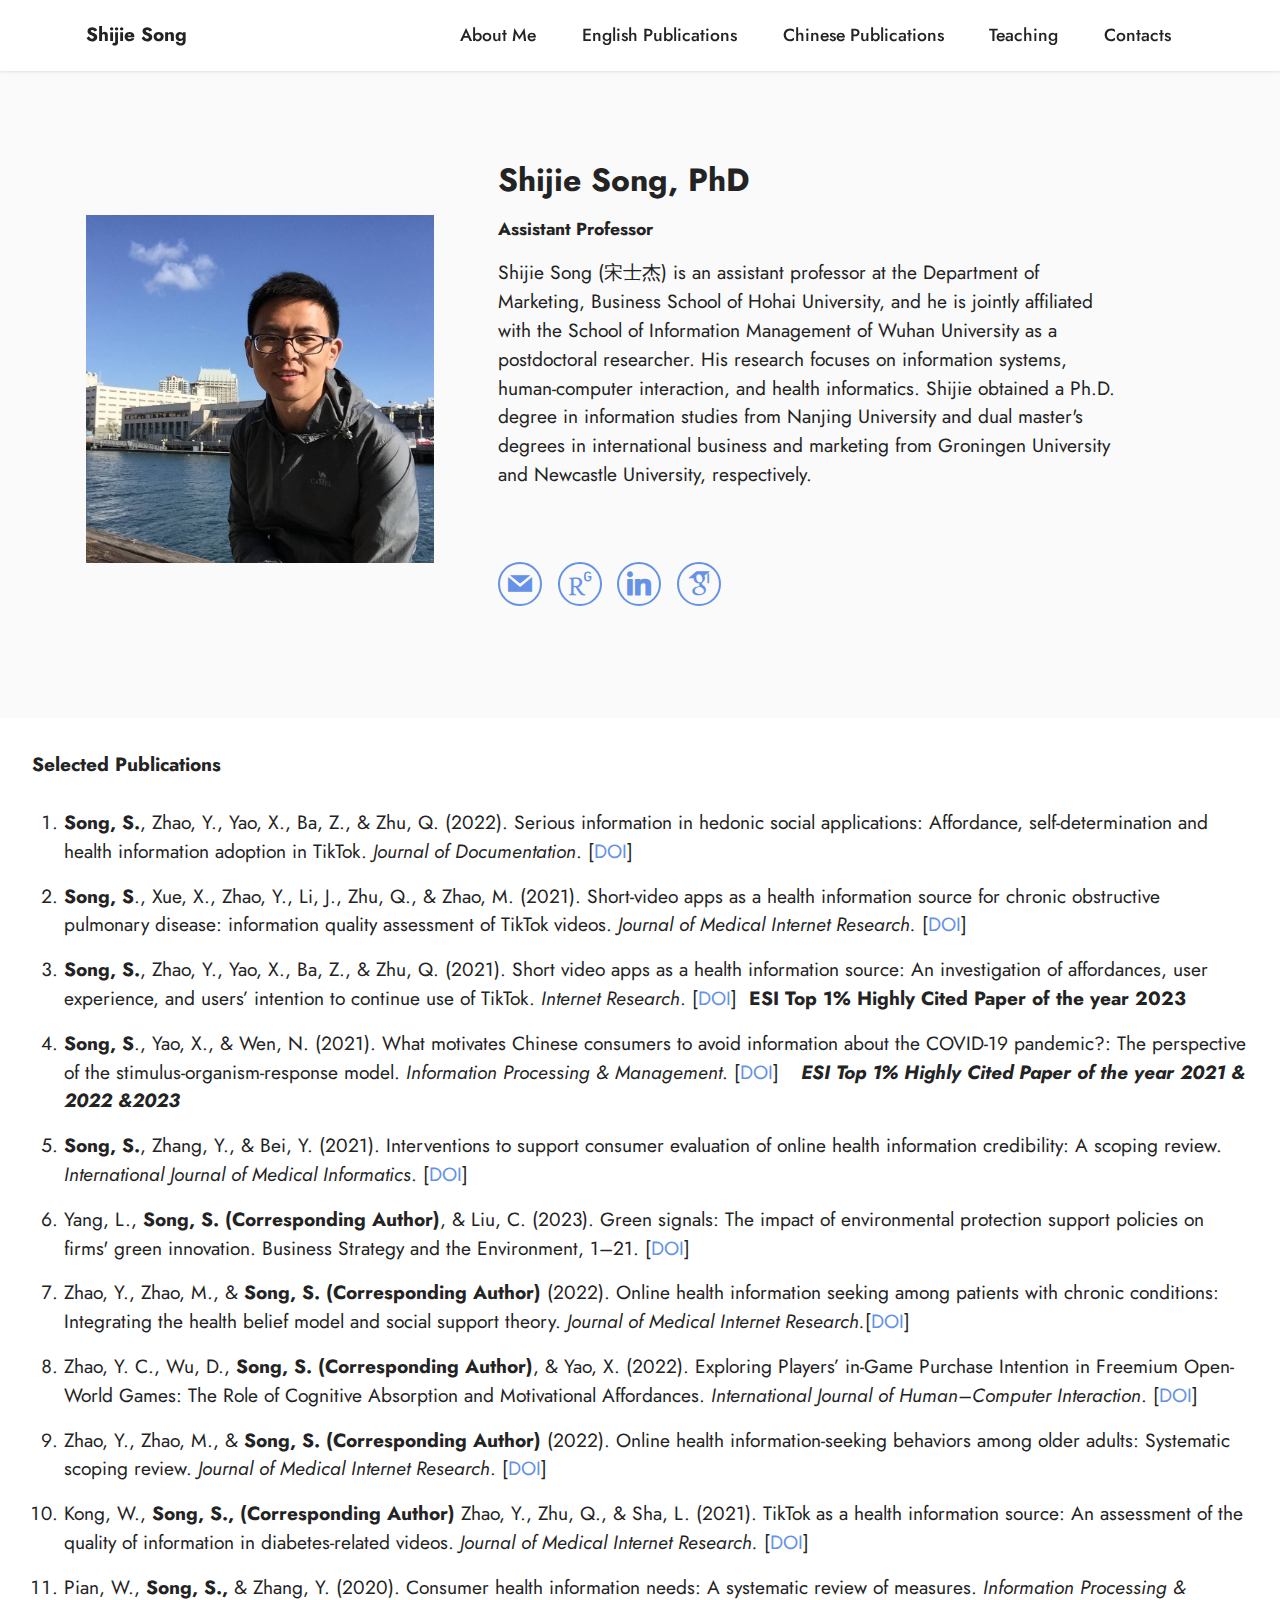
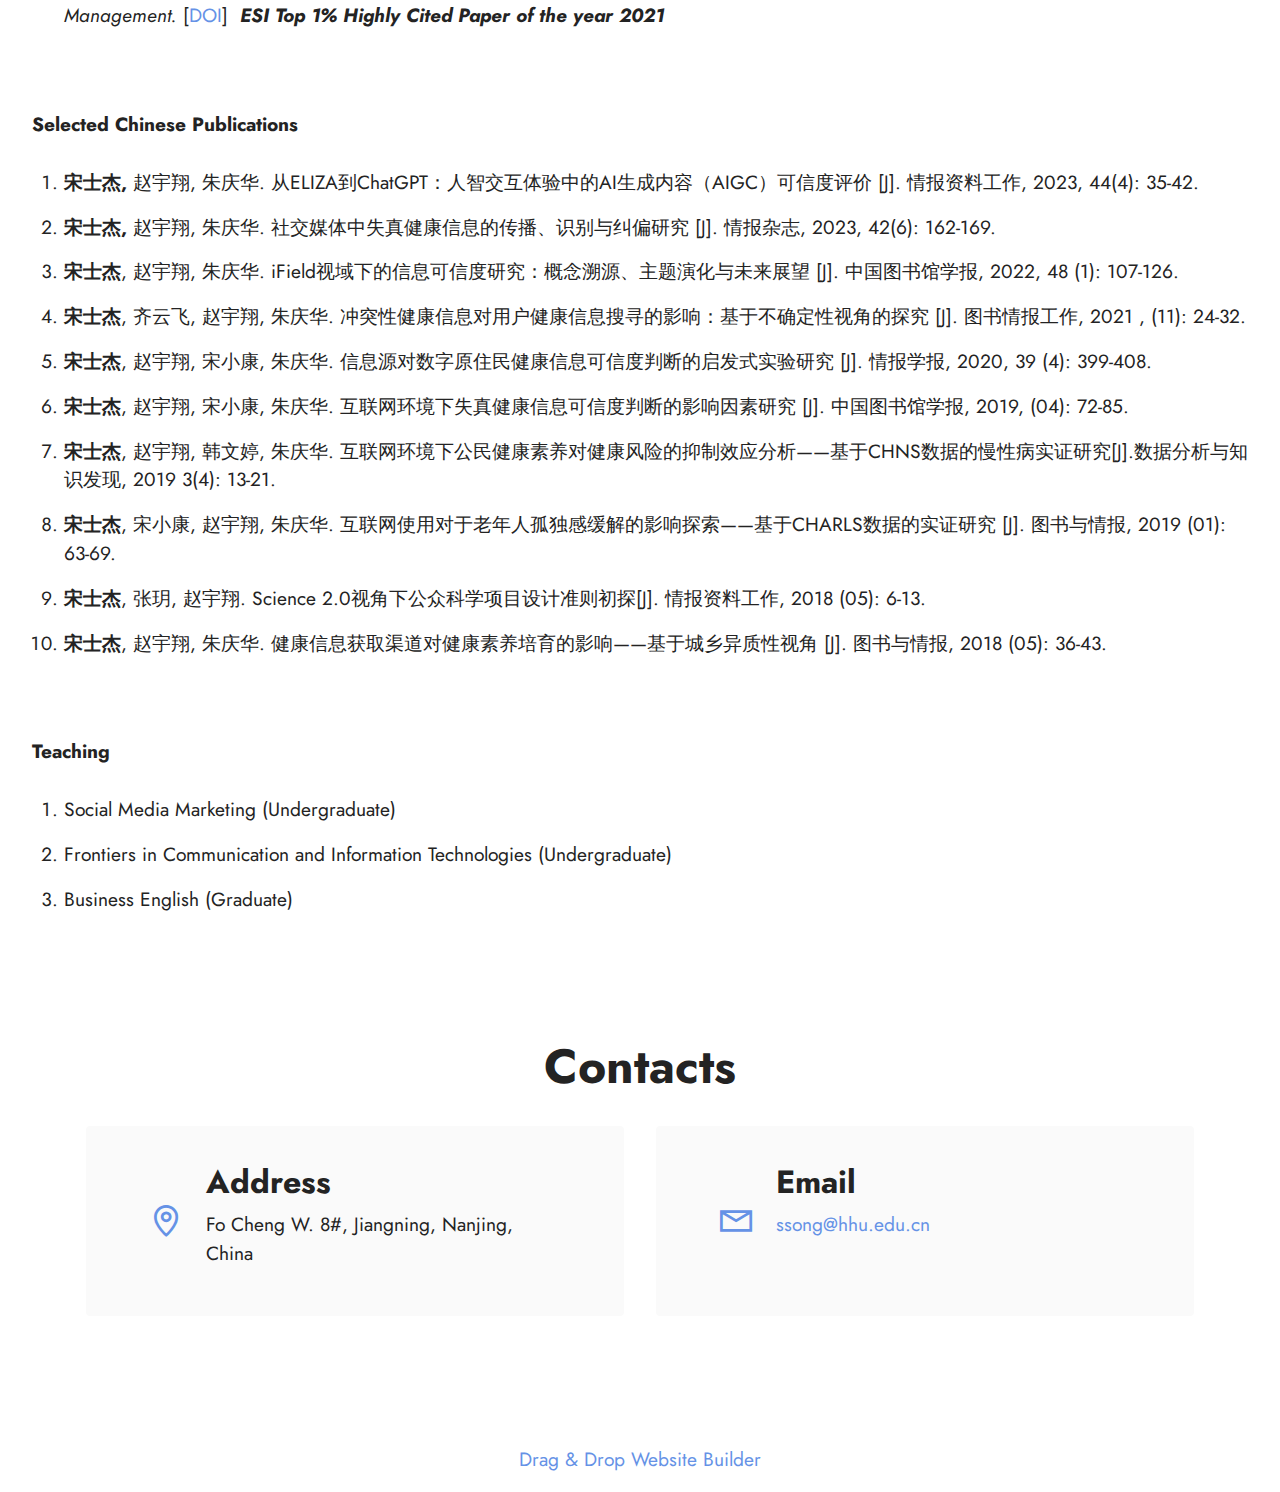
==== commit 9546c889: "Add files via upload" ====
--- a/index.html
+++ b/index.html
@@ -121,7 +121,7 @@
                     <div><strong>Selected Publications</strong></div><div><strong><br></strong></div><ol>
                         
                         <li><strong>Song, S.</strong>, Zhao, Y., Yao, X., Ba, Z., &amp; Zhu, Q. (2022). Serious information in hedonic social applications: Affordance, self-determination and health information adoption in TikTok. <em>Journal of Documentation</em>. [<a href="https://doi.org/10.1108/JD-08-2021-0158" class="text-primary" target="_blank">DOI</a>]</li>
-                        <li><strong>Song, S</strong>., Xue, X., Zhao, Y., Li, J., Zhu, Q., &amp; Zhao, M. (2021). Short-video apps as a health information source for chronic obstructive pulmonary disease: information quality assessment of TikTok videos. <em>Journal of Medical Internet Research. </em>[<a href="https://doi.org/10.2196/28318" class="text-primary" target="_blank">DOI</a>]</li><li><strong>Song, S.</strong>, Zhao, Y., Yao, X., Ba, Z., &amp; Zhu, Q. (2021). Short video apps as a health information source: An investigation of affordances, user experience, and users’ intention to continue use of TikTok. <em>Internet Research</em>. [<a href="https://doi.org/10.1108/INTR-10-2020-0593" class="text-primary" target="_blank">DOI</a>]</li><li><strong>Song, S</strong>., Yao, X., &amp; Wen, N. (2021). What motivates Chinese consumers to avoid information about the COVID-19 pandemic?: The perspective of the stimulus-organism-response model. <em>Information Processing &amp; Management</em>. [<a href="https://doi.org/10.1016/j.ipm.2020.102407" class="text-primary" target="_blank">DOI</a>]  <em><strong>ESI Top 1% Highly Cited Paper of the year 2021 &amp; 2022</strong></em></li><li><strong>Song, S.</strong>, Zhang, Y., &amp; Bei, Y. (2021). Interventions to support consumer evaluation of online health information credibility: A scoping review. <em>International Journal of Medical Informatics</em>. [<a href="https://doi.org/10.1016/j.ijmedinf.2020.104321" class="text-primary" target="_blank">DOI</a>]</li><li>Zhao, Y., Zhao, M., &amp; <strong>Song, S. (Corresponding Author)</strong> (2022). Online health information seeking among patients with chronic conditions: Integrating the health belief model and social support theory. <em>Journal of Medical Internet Research.</em>[<a href="https://doi.org/10.2196/42447" class="text-primary" target="_blank">DOI</a>]</li><li>Zhao, Y. C., Wu, D., <strong>Song, S. (Corresponding Author)</strong>, &amp; Yao, X. (2022). Exploring Players’ in-Game Purchase Intention in Freemium Open-World Games: The Role of Cognitive Absorption and Motivational Affordances. <em>International Journal of Human–Computer Interaction</em>. [<a href="https://doi.org/10.1080/10447318.2022.2121885" class="text-primary" target="_blank">DOI</a>]</li><li>Zhao, Y., Zhao, M.,<strong>&nbsp;</strong>&amp;<strong> Song, S. (Corresponding Author)</strong> (2022). Online health information-seeking behaviors among older adults: Systematic scoping review. <em>Journal of Medical Internet Research</em>. [<a href="https://doi.org/10.2196/34790" class="text-primary" target="_blank">DOI</a>]</li><li>Kong, W.,<strong> Song, S., (Corresponding Author) </strong>Zhao, Y., Zhu, Q., &amp; Sha, L. (2021). TikTok as a health information source: An assessment of the quality of information in diabetes-related videos.<em> Journal of Medical Internet Research.</em> [<a href="https://doi.org/10.2196/30409" class="text-primary" target="_blank">DOI</a>]</li><li>Pian, W., <strong>Song, S.,</strong>&nbsp;&amp; Zhang, Y. (2020). Consumer health information needs: A systematic review of measures. <em>Information Processing &amp; Management.</em> [<a href="https://doi.org/10.1016/j.ipm.2019.102077" class="text-primary" target="_blank">DOI</a>]&nbsp;<strong><em> ESI Top 1% Highly Cited Paper of the year 2021</em></strong></li></ol><ol>
+                        <li><strong>Song, S</strong>., Xue, X., Zhao, Y., Li, J., Zhu, Q., &amp; Zhao, M. (2021). Short-video apps as a health information source for chronic obstructive pulmonary disease: information quality assessment of TikTok videos. <em>Journal of Medical Internet Research. </em>[<a href="https://doi.org/10.2196/28318" class="text-primary" target="_blank">DOI</a>]</li><li><strong>Song, S.</strong>, Zhao, Y., Yao, X., Ba, Z., &amp; Zhu, Q. (2021). Short video apps as a health information source: An investigation of affordances, user experience, and users’ intention to continue use of TikTok. <em>Internet Research</em>. [<a href="https://doi.org/10.1108/INTR-10-2020-0593" class="text-primary" target="_blank">DOI</a>]&nbsp; <strong>ESI Top 1% Highly Cited Paper of the year 2023</strong></li><li><strong>Song, S</strong>., Yao, X., &amp; Wen, N. (2021). What motivates Chinese consumers to avoid information about the COVID-19 pandemic?: The perspective of the stimulus-organism-response model. <em>Information Processing &amp; Management</em>. [<a href="https://doi.org/10.1016/j.ipm.2020.102407" class="text-primary" target="_blank">DOI</a>]  <em><strong>ESI Top 1% Highly Cited Paper of the year 2021 &amp; 2022 &amp;2023</strong></em></li><li><strong>Song, S.</strong>, Zhang, Y., &amp; Bei, Y. (2021). Interventions to support consumer evaluation of online health information credibility: A scoping review. <em>International Journal of Medical Informatics</em>. [<a href="https://doi.org/10.1016/j.ijmedinf.2020.104321" class="text-primary" target="_blank">DOI</a>]</li><li>Yang, L., <strong>Song, S. (Corresponding Author)</strong>, &amp; Liu, C. (2023). Green signals: The impact of environmental protection support policies on firms' green innovation. Business Strategy and the Environment, 1–21. [<a href="https://doi.org/10.1002/bse.3656" class="text-primary" target="_blank">DOI</a>]</li><li>Zhao, Y., Zhao, M., &amp; <strong>Song, S. (Corresponding Author)</strong> (2022). Online health information seeking among patients with chronic conditions: Integrating the health belief model and social support theory. <em>Journal of Medical Internet Research.</em>[<a href="https://doi.org/10.2196/42447" class="text-primary" target="_blank">DOI</a>]</li><li>Zhao, Y. C., Wu, D., <strong>Song, S. (Corresponding Author)</strong>, &amp; Yao, X. (2022). Exploring Players’ in-Game Purchase Intention in Freemium Open-World Games: The Role of Cognitive Absorption and Motivational Affordances. <em>International Journal of Human–Computer Interaction</em>. [<a href="https://doi.org/10.1080/10447318.2022.2121885" class="text-primary" target="_blank">DOI</a>]</li><li>Zhao, Y., Zhao, M.,<strong>&nbsp;</strong>&amp;<strong> Song, S. (Corresponding Author)</strong> (2022). Online health information-seeking behaviors among older adults: Systematic scoping review. <em>Journal of Medical Internet Research</em>. [<a href="https://doi.org/10.2196/34790" class="text-primary" target="_blank">DOI</a>]</li><li>Kong, W.,<strong> Song, S., (Corresponding Author) </strong>Zhao, Y., Zhu, Q., &amp; Sha, L. (2021). TikTok as a health information source: An assessment of the quality of information in diabetes-related videos.<em> Journal of Medical Internet Research.</em> [<a href="https://doi.org/10.2196/30409" class="text-primary" target="_blank">DOI</a>]</li><li>Pian, W., <strong>Song, S.,</strong>&nbsp;&amp; Zhang, Y. (2020). Consumer health information needs: A systematic review of measures. <em>Information Processing &amp; Management.</em> [<a href="https://doi.org/10.1016/j.ipm.2019.102077" class="text-primary" target="_blank">DOI</a>]&nbsp;<strong><em> ESI Top 1% Highly Cited Paper of the year 2021</em></strong></li></ol><ol>
                     </ol>
                 </div>
             </div>
@@ -137,7 +137,7 @@
             <div class="counter-container col-md-12 col-lg-12">
                 
                 <div class="mbr-text mbr-fonts-style display-7">
-                    <div><strong>Selected Chinese Publications</strong></div><div><strong><br></strong></div><ol><li><strong>宋士杰</strong>, 赵宇翔, 朱庆华. iField视域下的信息可信度研究：概念溯源、主题演化与未来展望 [J]. 中国图书馆学报, 2022, 48 (1): 107-126.&nbsp;&nbsp;</li>
+                    <div><strong>Selected Chinese Publications</strong></div><div><strong><br></strong></div><ol><li><strong>宋士杰, </strong>赵宇翔, 朱庆华. 从ELIZA到ChatGPT：人智交互体验中的AI生成内容（AIGC）可信度评价 [J]. 情报资料工作, 2023, 44(4): 35-42.</li><li><strong>宋士杰,</strong> 赵宇翔, 朱庆华. 社交媒体中失真健康信息的传播、识别与纠偏研究 [J]. 情报杂志, 2023, 42(6): 162-169.&nbsp;</li><li><strong>宋士杰</strong>, 赵宇翔, 朱庆华. iField视域下的信息可信度研究：概念溯源、主题演化与未来展望 [J]. 中国图书馆学报, 2022, 48 (1): 107-126.&nbsp;&nbsp;</li>
                         <li><strong>宋士杰</strong>, 齐云飞, 赵宇翔, 朱庆华. 冲突性健康信息对用户健康信息搜寻的影响：基于不确定性视角的探究 [J]. 图书情报工作, 2021 , (11): 24-32.</li>
                         <li><strong>宋士杰</strong>, 赵宇翔, 宋小康, 朱庆华. 信息源对数字原住民健康信息可信度判断的启发式实验研究 [J]. 情报学报, 2020, 39 (4): 399-408.</li><li><strong>宋士杰</strong>, 赵宇翔, 宋小康, 朱庆华. 互联网环境下失真健康信息可信度判断的影响因素研究 [J]. 中国图书馆学报, 2019, (04): 72-85.</li><li><strong>宋士杰</strong>, 赵宇翔, 韩文婷, 朱庆华. 互联网环境下公民健康素养对健康风险的抑制效应分析——基于CHNS数据的慢性病实证研究[J].数据分析与知识发现, 2019 3(4): 13-21.</li><li><strong>宋士杰</strong>, 宋小康, 赵宇翔, 朱庆华. 互联网使用对于老年人孤独感缓解的影响探索——基于CHARLS数据的实证研究 [J]. 图书与情报, 2019 (01): 63-69.</li><li><strong>宋士杰</strong>, 张玥, 赵宇翔. Science 2.0视角下公众科学项目设计准则初探[J]. 情报资料工作, 2018 (05): 6-13.</li><li><strong>宋士杰</strong>, 赵宇翔, 朱庆华. 健康信息获取渠道对健康素养培育的影响——基于城乡异质性视角 [J]. 图书与情报, 2018 (05): 36-43.</li>
                     </ol>
@@ -155,7 +155,7 @@
             <div class="counter-container col-md-12 col-lg-12">
                 
                 <div class="mbr-text mbr-fonts-style display-7">
-                    <div><strong>Teaching</strong></div><div><strong><br></strong></div><ol><li>Social Media Marketing (Undergraduate)</li><li>Frontiers in Communication and Information Technologies (Undergraduate)</li>
+                    <div><strong>Teaching</strong></div><div><strong><br></strong></div><ol><li>Social Media Marketing (Undergraduate)</li><li>Frontiers in Communication and Information Technologies (Undergraduate)</li><li>Business English (Graduate)</li>
                     </ol>
                 </div>
             </div>
@@ -203,7 +203,7 @@
             
         </div>
     </div>
-</section><section class="display-7" style="padding: 0;align-items: center;justify-content: center;flex-wrap: wrap;    align-content: center;display: flex;position: relative;height: 4rem;"><a href="https://mobiri.se/2670827" style="flex: 1 1;height: 4rem;position: absolute;width: 100%;z-index: 1;"><img alt="" style="height: 4rem;" src="[data-uri]"></a><p style="margin: 0;text-align: center;" class="display-7">Created with Mobirise &#8204;</p><a style="z-index:1" href="https://mobirise.com/html-builder.html">HTML5 Builder</a></section><script src="assets/bootstrap/js/bootstrap.bundle.min.js"></script>  <script src="assets/smoothscroll/smooth-scroll.js"></script>  <script src="assets/ytplayer/index.js"></script>  <script src="assets/dropdown/js/navbar-dropdown.js"></script>  <script src="assets/theme/js/script.js"></script>  
+</section><section class="display-7" style="padding: 0;align-items: center;justify-content: center;flex-wrap: wrap;    align-content: center;display: flex;position: relative;height: 4rem;"><a href="https://mobiri.se/2670827" style="flex: 1 1;height: 4rem;position: absolute;width: 100%;z-index: 1;"><img alt="" style="height: 4rem;" src="[data-uri]"></a><p style="margin: 0;text-align: center;" class="display-7">&#8204;</p><a style="z-index:1" href="https://mobirise.com/drag-drop-website-builder.html">Drag & Drop Website Builder</a></section><script src="assets/bootstrap/js/bootstrap.bundle.min.js"></script>  <script src="assets/smoothscroll/smooth-scroll.js"></script>  <script src="assets/ytplayer/index.js"></script>  <script src="assets/dropdown/js/navbar-dropdown.js"></script>  <script src="assets/theme/js/script.js"></script>  
   
   
 </body>
--- a/assets/mobirise/css/mbr-additional.css
+++ b/assets/mobirise/css/mbr-additional.css
@@ -1160,3240 +1160,3 @@
   padding-right: 1.5rem;
   color: #6592e6;
 }
-.cid-sTDEC6WaHA {
-  z-index: 1000;
-  width: 100%;
-  position: relative;
-  min-height: 60px;
-}
-.cid-sTDEC6WaHA nav.navbar {
-  position: fixed;
-}
-.cid-sTDEC6WaHA .dropdown-item:before {
-  font-family: Moririse2 !important;
-  content: "\e966";
-  display: inline-block;
-  width: 0;
-  position: absolute;
-  left: 1rem;
-  top: 0.5rem;
-  margin-right: 0.5rem;
-  line-height: 1;
-  font-size: inherit;
-  vertical-align: middle;
-  text-align: center;
-  overflow: hidden;
-  transform: scale(0, 1);
-  transition: all 0.25s ease-in-out;
-}
-.cid-sTDEC6WaHA .dropdown-menu {
-  padding: 0;
-  border-radius: 4px;
-  box-shadow: 0 1px 3px 0 rgba(0, 0, 0, 0.1);
-}
-.cid-sTDEC6WaHA .dropdown-item {
-  border-bottom: 1px solid #e6e6e6;
-}
-.cid-sTDEC6WaHA .dropdown-item:hover,
-.cid-sTDEC6WaHA .dropdown-item:focus {
-  background: #6592e6 !important;
-  color: white !important;
-}
-.cid-sTDEC6WaHA .dropdown-item:hover span {
-  color: white;
-}
-.cid-sTDEC6WaHA .dropdown-item:first-child {
-  border-top-left-radius: 4px;
-  border-top-right-radius: 4px;
-}
-.cid-sTDEC6WaHA .dropdown-item:last-child {
-  border-bottom: none;
-  border-bottom-left-radius: 4px;
-  border-bottom-right-radius: 4px;
-}
-.cid-sTDEC6WaHA .nav-dropdown .link {
-  padding: 0 0.3em !important;
-  margin: 0.667em 1em !important;
-}
-.cid-sTDEC6WaHA .nav-dropdown .link.dropdown-toggle::after {
-  margin-left: 0.5rem;
-  margin-top: 0.2rem;
-}
-.cid-sTDEC6WaHA .nav-link {
-  position: relative;
-}
-.cid-sTDEC6WaHA .container {
-  display: flex;
-  margin: auto;
-}
-@media (min-width: 992px) {
-  .cid-sTDEC6WaHA .container {
-    flex-wrap: nowrap;
-  }
-}
-.cid-sTDEC6WaHA .iconfont-wrapper {
-  color: #000000 !important;
-  font-size: 1.5rem;
-  padding-right: 0.5rem;
-}
-.cid-sTDEC6WaHA .dropdown-menu,
-.cid-sTDEC6WaHA .navbar.opened {
-  background: #ffffff !important;
-}
-.cid-sTDEC6WaHA .nav-item:focus,
-.cid-sTDEC6WaHA .nav-link:focus {
-  outline: none;
-}
-.cid-sTDEC6WaHA .dropdown .dropdown-menu .dropdown-item {
-  width: auto;
-  transition: all 0.25s ease-in-out;
-}
-.cid-sTDEC6WaHA .dropdown .dropdown-menu .dropdown-item::after {
-  right: 0.5rem;
-}
-.cid-sTDEC6WaHA .dropdown .dropdown-menu .dropdown-item .mbr-iconfont {
-  margin-right: 0.5rem;
-  vertical-align: sub;
-}
-.cid-sTDEC6WaHA .dropdown .dropdown-menu .dropdown-item .mbr-iconfont:before {
-  display: inline-block;
-  transform: scale(1, 1);
-  transition: all 0.25s ease-in-out;
-}
-.cid-sTDEC6WaHA .collapsed .dropdown-menu .dropdown-item:before {
-  display: none;
-}
-.cid-sTDEC6WaHA .collapsed .dropdown .dropdown-menu .dropdown-item {
-  padding: 0.235em 1.5em 0.235em 1.5em !important;
-  transition: none;
-  margin: 0 !important;
-}
-.cid-sTDEC6WaHA .navbar {
-  min-height: 70px;
-  transition: all 0.3s;
-  border-bottom: 1px solid transparent;
-  box-shadow: 0 1px 3px 0 rgba(0, 0, 0, 0.1);
-  background: #ffffff;
-}
-.cid-sTDEC6WaHA .navbar.opened {
-  transition: all 0.3s;
-}
-.cid-sTDEC6WaHA .navbar .dropdown-item {
-  padding: 0.5rem 1.8rem;
-}
-.cid-sTDEC6WaHA .navbar .navbar-logo img {
-  width: auto;
-}
-.cid-sTDEC6WaHA .navbar .navbar-collapse {
-  justify-content: flex-end;
-  z-index: 1;
-}
-.cid-sTDEC6WaHA .navbar.collapsed {
-  justify-content: center;
-}
-.cid-sTDEC6WaHA .navbar.collapsed .nav-item .nav-link::before {
-  display: none;
-}
-.cid-sTDEC6WaHA .navbar.collapsed.opened .dropdown-menu {
-  top: 0;
-}
-.cid-sTDEC6WaHA .navbar.collapsed .dropdown-menu .dropdown-submenu {
-  left: 0 !important;
-}
-.cid-sTDEC6WaHA .navbar.collapsed .dropdown-menu .dropdown-item:after {
-  right: auto;
-}
-.cid-sTDEC6WaHA .navbar.collapsed .dropdown-menu .dropdown-toggle[data-toggle="dropdown-submenu"]:after {
-  margin-left: 0.5rem;
-  margin-top: 0.2rem;
-  border-top: 0.35em solid;
-  border-right: 0.35em solid transparent;
-  border-left: 0.35em solid transparent;
-  border-bottom: 0;
-  top: 41%;
-}
-.cid-sTDEC6WaHA .navbar.collapsed ul.navbar-nav li {
-  margin: auto;
-}
-.cid-sTDEC6WaHA .navbar.collapsed .dropdown-menu .dropdown-item {
-  padding: 0.25rem 1.5rem;
-  text-align: center;
-}
-.cid-sTDEC6WaHA .navbar.collapsed .icons-menu {
-  padding-left: 0;
-  padding-right: 0;
-  padding-top: 0.5rem;
-  padding-bottom: 0.5rem;
-}
-@media (max-width: 991px) {
-  .cid-sTDEC6WaHA .navbar .nav-item .nav-link::before {
-    display: none;
-  }
-  .cid-sTDEC6WaHA .navbar.opened .dropdown-menu {
-    top: 0;
-  }
-  .cid-sTDEC6WaHA .navbar .dropdown-menu .dropdown-submenu {
-    left: 0 !important;
-  }
-  .cid-sTDEC6WaHA .navbar .dropdown-menu .dropdown-item:after {
-    right: auto;
-  }
-  .cid-sTDEC6WaHA .navbar .dropdown-menu .dropdown-toggle[data-toggle="dropdown-submenu"]:after {
-    margin-left: 0.5rem;
-    margin-top: 0.2rem;
-    border-top: 0.35em solid;
-    border-right: 0.35em solid transparent;
-    border-left: 0.35em solid transparent;
-    border-bottom: 0;
-    top: 40%;
-  }
-  .cid-sTDEC6WaHA .navbar .navbar-logo img {
-    height: 3rem !important;
-  }
-  .cid-sTDEC6WaHA .navbar ul.navbar-nav li {
-    margin: auto;
-  }
-  .cid-sTDEC6WaHA .navbar .dropdown-menu .dropdown-item {
-    padding: 0.25rem 1.5rem !important;
-    text-align: center;
-  }
-  .cid-sTDEC6WaHA .navbar .navbar-brand {
-    flex-shrink: initial;
-    flex-basis: auto;
-    word-break: break-word;
-    padding-right: 2rem;
-  }
-  .cid-sTDEC6WaHA .navbar .navbar-toggler {
-    flex-basis: auto;
-  }
-  .cid-sTDEC6WaHA .navbar .icons-menu {
-    padding-left: 0;
-    padding-top: 0.5rem;
-    padding-bottom: 0.5rem;
-  }
-}
-.cid-sTDEC6WaHA .navbar.navbar-short {
-  min-height: 60px;
-}
-.cid-sTDEC6WaHA .navbar.navbar-short .navbar-logo img {
-  height: 2.5rem !important;
-}
-.cid-sTDEC6WaHA .navbar.navbar-short .navbar-brand {
-  min-height: 60px;
-  padding: 0;
-}
-.cid-sTDEC6WaHA .navbar-brand {
-  min-height: 70px;
-  flex-shrink: 0;
-  align-items: center;
-  margin-right: 0;
-  padding: 10px 0;
-  transition: all 0.3s;
-  word-break: break-word;
-  z-index: 1;
-}
-.cid-sTDEC6WaHA .navbar-brand .navbar-caption {
-  line-height: inherit !important;
-}
-.cid-sTDEC6WaHA .navbar-brand .navbar-logo a {
-  outline: none;
-}
-.cid-sTDEC6WaHA .dropdown-item.active,
-.cid-sTDEC6WaHA .dropdown-item:active {
-  background-color: transparent;
-}
-.cid-sTDEC6WaHA .navbar-expand-lg .navbar-nav .nav-link {
-  padding: 0;
-}
-.cid-sTDEC6WaHA .nav-dropdown .link.dropdown-toggle {
-  margin-right: 1.667em;
-}
-.cid-sTDEC6WaHA .nav-dropdown .link.dropdown-toggle[aria-expanded="true"] {
-  margin-right: 0;
-  padding: 0.667em 1.667em;
-}
-.cid-sTDEC6WaHA .navbar.navbar-expand-lg .dropdown .dropdown-menu {
-  background: #ffffff;
-}
-.cid-sTDEC6WaHA .navbar.navbar-expand-lg .dropdown .dropdown-menu .dropdown-submenu {
-  margin: 0;
-  left: 100%;
-}
-.cid-sTDEC6WaHA .navbar .dropdown.open > .dropdown-menu {
-  display: block;
-}
-.cid-sTDEC6WaHA ul.navbar-nav {
-  flex-wrap: wrap;
-}
-.cid-sTDEC6WaHA .navbar-buttons {
-  text-align: center;
-  min-width: 170px;
-}
-.cid-sTDEC6WaHA button.navbar-toggler {
-  outline: none;
-  width: 31px;
-  height: 20px;
-  cursor: pointer;
-  transition: all 0.2s;
-  position: relative;
-  align-self: center;
-}
-.cid-sTDEC6WaHA button.navbar-toggler .hamburger span {
-  position: absolute;
-  right: 0;
-  width: 30px;
-  height: 2px;
-  border-right: 5px;
-  background-color: #000000;
-}
-.cid-sTDEC6WaHA button.navbar-toggler .hamburger span:nth-child(1) {
-  top: 0;
-  transition: all 0.2s;
-}
-.cid-sTDEC6WaHA button.navbar-toggler .hamburger span:nth-child(2) {
-  top: 8px;
-  transition: all 0.15s;
-}
-.cid-sTDEC6WaHA button.navbar-toggler .hamburger span:nth-child(3) {
-  top: 8px;
-  transition: all 0.15s;
-}
-.cid-sTDEC6WaHA button.navbar-toggler .hamburger span:nth-child(4) {
-  top: 16px;
-  transition: all 0.2s;
-}
-.cid-sTDEC6WaHA nav.opened .hamburger span:nth-child(1) {
-  top: 8px;
-  width: 0;
-  opacity: 0;
-  right: 50%;
-  transition: all 0.2s;
-}
-.cid-sTDEC6WaHA nav.opened .hamburger span:nth-child(2) {
-  transform: rotate(45deg);
-  transition: all 0.25s;
-}
-.cid-sTDEC6WaHA nav.opened .hamburger span:nth-child(3) {
-  transform: rotate(-45deg);
-  transition: all 0.25s;
-}
-.cid-sTDEC6WaHA nav.opened .hamburger span:nth-child(4) {
-  top: 8px;
-  width: 0;
-  opacity: 0;
-  right: 50%;
-  transition: all 0.2s;
-}
-.cid-sTDEC6WaHA .navbar-dropdown {
-  padding: 0 1rem;
-  position: fixed;
-}
-.cid-sTDEC6WaHA a.nav-link {
-  display: flex;
-  align-items: center;
-  justify-content: center;
-}
-.cid-sTDEC6WaHA .icons-menu {
-  flex-wrap: nowrap;
-  display: flex;
-  justify-content: center;
-  padding-left: 1rem;
-  padding-right: 1rem;
-  padding-top: 0.3rem;
-  text-align: center;
-}
-@media screen and (-ms-high-contrast: active), (-ms-high-contrast: none) {
-  .cid-sTDEC6WaHA .navbar {
-    height: 70px;
-  }
-  .cid-sTDEC6WaHA .navbar.opened {
-    height: auto;
-  }
-  .cid-sTDEC6WaHA .nav-item .nav-link:hover::before {
-    width: 175%;
-    max-width: calc(100% + 2rem);
-    left: -1rem;
-  }
-}
-.cid-sTJuTiYAQL {
-  padding-top: 5rem;
-  padding-bottom: 5rem;
-  background-color: #ffffff;
-}
-.cid-sTJuTiYAQL .line {
-  background-color: #6592e6;
-  align: center;
-  height: 2px;
-  margin: 0 auto;
-}
-.cid-t4psep3pv0 {
-  padding-top: 6rem;
-  padding-bottom: 6rem;
-  background-color: #ffffff;
-}
-.cid-t4psep3pv0 .row {
-  margin-left: 0;
-  margin-right: 0;
-}
-.cid-t4psep3pv0 .item {
-  padding-left: 0;
-  padding-right: 0;
-}
-.cid-t4psep3pv0 .item-wrapper {
-  height: 100%;
-  position: relative;
-}
-.cid-t4psep3pv0 .item-wrapper img {
-  height: 100%;
-  object-fit: cover;
-}
-.cid-t4psep3pv0 .item-wrapper .icon-wrapper {
-  pointer-events: none;
-  position: absolute;
-  width: 60px;
-  height: 60px;
-  font-size: 22px;
-  left: 50%;
-  top: 50%;
-  display: flex;
-  align-items: center;
-  justify-content: center;
-  border: 2px solid #ffffff;
-  border-radius: 50%;
-  opacity: 0;
-  color: #ffffff;
-  transform: translateX(-50%) translateY(-50%);
-  background-color: #1b1b1b;
-  transition: 0.2s;
-}
-.cid-t4psep3pv0 .item-wrapper:hover .icon-wrapper {
-  opacity: 0.7;
-}
-.cid-t4psep3pv0 .carousel-control,
-.cid-t4psep3pv0 .close {
-  background: #1b1b1b;
-}
-.cid-t4psep3pv0 .carousel-control-prev {
-  margin-left: 2.5rem;
-}
-.cid-t4psep3pv0 .carousel-control-prev span {
-  margin-right: 5px;
-}
-.cid-t4psep3pv0 .carousel-control-next {
-  margin-right: 2.5rem;
-}
-.cid-t4psep3pv0 .carousel-control-next span {
-  margin-left: 5px;
-}
-.cid-t4psep3pv0 .close {
-  position: fixed;
-  opacity: 0.5;
-  font-size: 22px;
-  font-weight: 300;
-  width: 60px;
-  height: 60px;
-  border-radius: 50%;
-  color: #fff;
-  top: 2.5rem;
-  right: 2.5rem;
-  border: 2px solid #fff;
-  text-shadow: none;
-  z-index: 5;
-  transition: opacity 0.3s ease;
-  font-family: 'Moririse2';
-  align-items: center;
-  justify-content: center;
-  display: flex;
-}
-.cid-t4psep3pv0 .close::before {
-  content: '\e91a';
-}
-.cid-t4psep3pv0 .close:hover {
-  opacity: 1;
-  background: #000;
-  color: #fff;
-}
-.cid-t4psep3pv0 .carousel-control {
-  display: flex;
-  top: 50%;
-  width: 60px;
-  height: 60px;
-  margin-top: -1.5rem;
-  font-size: 22px;
-  background-color: rgba(0, 0, 0, 0.5);
-  border: 2px solid #fff;
-  border-radius: 50%;
-  transition: all 0.3s;
-}
-.cid-t4psep3pv0 .carousel-control.carousel-control-prev {
-  left: 0;
-  margin-left: 2.5rem;
-}
-.cid-t4psep3pv0 .carousel-control.carousel-control-next {
-  right: 0;
-  margin-right: 2.5rem;
-}
-@media (max-width: 767px) {
-  .cid-t4psep3pv0 .carousel-control {
-    top: auto;
-    bottom: 1rem;
-  }
-}
-.cid-t4psep3pv0 .carousel-indicators {
-  position: absolute;
-  bottom: 0;
-  margin-bottom: 3px;
-}
-.cid-t4psep3pv0 .carousel-indicators li {
-  max-width: 15px;
-  height: 15px;
-  width: 15px;
-  max-height: 15px;
-  margin: 3px;
-  background-color: rgba(0, 0, 0, 0.5);
-  border: 2px solid #fff;
-  border-radius: 50%;
-  opacity: 0.5;
-  transition: all 0.3s;
-}
-.cid-t4psep3pv0 .carousel-indicators li.active,
-.cid-t4psep3pv0 .carousel-indicators li:hover {
-  opacity: 0.9;
-}
-.cid-t4psep3pv0 .carousel-indicators li::after,
-.cid-t4psep3pv0 .carousel-indicators li::before {
-  content: none;
-}
-.cid-t4psep3pv0 .carousel-indicators.ie-fix {
-  left: 50%;
-  display: block;
-  width: 60%;
-  margin-left: -30%;
-  text-align: center;
-}
-@media (max-width: 768px) {
-  .cid-t4psep3pv0 .carousel-indicators {
-    display: none !important;
-  }
-}
-@media (max-width: 991px) {
-  .cid-t4psep3pv0 .carousel-indicators {
-    margin-bottom: 3.625rem !important;
-    padding-left: 2.5rem;
-    padding-right: 2.5rem;
-  }
-}
-@media (max-width: 767px) {
-  .cid-t4psep3pv0 .carousel-indicators {
-    display: none;
-  }
-}
-.cid-t4psep3pv0 .carousel-inner {
-  display: flex;
-  align-items: center;
-}
-.cid-t4psep3pv0 .carousel-inner > .active {
-  display: block;
-}
-.cid-t4psep3pv0 .carousel-control.left {
-  left: 0;
-  margin-left: 2.5rem;
-}
-.cid-t4psep3pv0 .carousel-control.right {
-  right: 0;
-  margin-right: 2.5rem;
-}
-.cid-t4psep3pv0 .carousel-control:hover {
-  background: #1b1b1b;
-  color: #fff;
-  opacity: 1;
-}
-@media (max-width: 768px) {
-  .cid-t4psep3pv0 .carousel-control,
-  .cid-t4psep3pv0 .carousel-indicators,
-  .cid-t4psep3pv0 .modal .close {
-    position: fixed;
-  }
-}
-@media (max-width: 767px) {
-  .cid-t4psep3pv0 .mbr-slider .carousel-control {
-    top: auto;
-    bottom: 20px;
-  }
-  .cid-t4psep3pv0 .mbr-slider > .container .carousel-control {
-    margin-bottom: 0;
-  }
-}
-.cid-t4psep3pv0 .carousel-indicators .active,
-.cid-t4psep3pv0 .carousel-indicators li {
-  width: 7px;
-  height: 7px;
-  margin: 3px;
-  background: #000000;
-  opacity: 0.5;
-  border: 4px solid #000000;
-}
-.cid-t4psep3pv0 .carousel-indicators .active {
-  background: #fff;
-}
-.cid-t4psep3pv0 .carousel-indicators li {
-  max-width: 15px;
-  max-height: 15px;
-  border-radius: 50%;
-}
-.cid-t4psep3pv0 .modal {
-  padding-left: 0 !important;
-  position: fixed;
-  overflow: hidden;
-  padding-right: 0 !important;
-}
-.cid-t4psep3pv0 .modal-dialog {
-  margin: 0 auto;
-  max-width: 100%;
-  padding-left: 1rem;
-  padding-right: 1rem;
-}
-.cid-t4psep3pv0 .modal-content {
-  border-radius: 0;
-  border: none;
-  background: transparent;
-}
-.cid-t4psep3pv0 .modal-body {
-  padding: 0;
-  display: flex;
-  align-items: center;
-}
-.cid-t4psep3pv0 .modal-body img {
-  width: 100%;
-  object-fit: contain;
-  max-height: calc(100vh - 1.75rem);
-}
-.cid-t4psep3pv0 .carousel {
-  width: 100%;
-}
-.cid-t4psep3pv0 .modal-backdrop.in {
-  opacity: 0.8;
-}
-.cid-t4psep3pv0 .modal.fade .modal-dialog {
-  transition: margin-top 0.3s ease-out;
-}
-.cid-t4psep3pv0 .modal.fade .modal-dialog,
-.cid-t4psep3pv0 .modal.in .modal-dialog {
-  transform: none;
-}
-.cid-t4psep3pv0 .mbr-gallery .item-wrapper {
-  cursor: pointer;
-}
-.cid-t4psep3pv0 H6 {
-  text-align: center;
-}
-.cid-t4psfv1NjL {
-  padding-top: 6rem;
-  padding-bottom: 6rem;
-  background-color: #ffffff;
-}
-.cid-t4psfv1NjL .row {
-  margin-left: 0;
-  margin-right: 0;
-}
-.cid-t4psfv1NjL .item {
-  padding-left: 0;
-  padding-right: 0;
-}
-.cid-t4psfv1NjL .item-wrapper {
-  height: 100%;
-  position: relative;
-}
-.cid-t4psfv1NjL .item-wrapper img {
-  height: 100%;
-  object-fit: cover;
-}
-.cid-t4psfv1NjL .item-wrapper .icon-wrapper {
-  pointer-events: none;
-  position: absolute;
-  width: 60px;
-  height: 60px;
-  font-size: 22px;
-  left: 50%;
-  top: 50%;
-  display: flex;
-  align-items: center;
-  justify-content: center;
-  border: 2px solid #ffffff;
-  border-radius: 50%;
-  opacity: 0;
-  color: #ffffff;
-  transform: translateX(-50%) translateY(-50%);
-  background-color: #1b1b1b;
-  transition: 0.2s;
-}
-.cid-t4psfv1NjL .item-wrapper:hover .icon-wrapper {
-  opacity: 0.7;
-}
-.cid-t4psfv1NjL .carousel-control,
-.cid-t4psfv1NjL .close {
-  background: #1b1b1b;
-}
-.cid-t4psfv1NjL .carousel-control-prev {
-  margin-left: 2.5rem;
-}
-.cid-t4psfv1NjL .carousel-control-prev span {
-  margin-right: 5px;
-}
-.cid-t4psfv1NjL .carousel-control-next {
-  margin-right: 2.5rem;
-}
-.cid-t4psfv1NjL .carousel-control-next span {
-  margin-left: 5px;
-}
-.cid-t4psfv1NjL .close {
-  position: fixed;
-  opacity: 0.5;
-  font-size: 22px;
-  font-weight: 300;
-  width: 60px;
-  height: 60px;
-  border-radius: 50%;
-  color: #fff;
-  top: 2.5rem;
-  right: 2.5rem;
-  border: 2px solid #fff;
-  text-shadow: none;
-  z-index: 5;
-  transition: opacity 0.3s ease;
-  font-family: 'Moririse2';
-  align-items: center;
-  justify-content: center;
-  display: flex;
-}
-.cid-t4psfv1NjL .close::before {
-  content: '\e91a';
-}
-.cid-t4psfv1NjL .close:hover {
-  opacity: 1;
-  background: #000;
-  color: #fff;
-}
-.cid-t4psfv1NjL .carousel-control {
-  display: flex;
-  top: 50%;
-  width: 60px;
-  height: 60px;
-  margin-top: -1.5rem;
-  font-size: 22px;
-  background-color: rgba(0, 0, 0, 0.5);
-  border: 2px solid #fff;
-  border-radius: 50%;
-  transition: all 0.3s;
-}
-.cid-t4psfv1NjL .carousel-control.carousel-control-prev {
-  left: 0;
-  margin-left: 2.5rem;
-}
-.cid-t4psfv1NjL .carousel-control.carousel-control-next {
-  right: 0;
-  margin-right: 2.5rem;
-}
-@media (max-width: 767px) {
-  .cid-t4psfv1NjL .carousel-control {
-    top: auto;
-    bottom: 1rem;
-  }
-}
-.cid-t4psfv1NjL .carousel-indicators {
-  position: absolute;
-  bottom: 0;
-  margin-bottom: 3px;
-}
-.cid-t4psfv1NjL .carousel-indicators li {
-  max-width: 15px;
-  height: 15px;
-  width: 15px;
-  max-height: 15px;
-  margin: 3px;
-  background-color: rgba(0, 0, 0, 0.5);
-  border: 2px solid #fff;
-  border-radius: 50%;
-  opacity: 0.5;
-  transition: all 0.3s;
-}
-.cid-t4psfv1NjL .carousel-indicators li.active,
-.cid-t4psfv1NjL .carousel-indicators li:hover {
-  opacity: 0.9;
-}
-.cid-t4psfv1NjL .carousel-indicators li::after,
-.cid-t4psfv1NjL .carousel-indicators li::before {
-  content: none;
-}
-.cid-t4psfv1NjL .carousel-indicators.ie-fix {
-  left: 50%;
-  display: block;
-  width: 60%;
-  margin-left: -30%;
-  text-align: center;
-}
-@media (max-width: 768px) {
-  .cid-t4psfv1NjL .carousel-indicators {
-    display: none !important;
-  }
-}
-@media (max-width: 991px) {
-  .cid-t4psfv1NjL .carousel-indicators {
-    margin-bottom: 3.625rem !important;
-    padding-left: 2.5rem;
-    padding-right: 2.5rem;
-  }
-}
-@media (max-width: 767px) {
-  .cid-t4psfv1NjL .carousel-indicators {
-    display: none;
-  }
-}
-.cid-t4psfv1NjL .carousel-inner {
-  display: flex;
-  align-items: center;
-}
-.cid-t4psfv1NjL .carousel-inner > .active {
-  display: block;
-}
-.cid-t4psfv1NjL .carousel-control.left {
-  left: 0;
-  margin-left: 2.5rem;
-}
-.cid-t4psfv1NjL .carousel-control.right {
-  right: 0;
-  margin-right: 2.5rem;
-}
-.cid-t4psfv1NjL .carousel-control:hover {
-  background: #1b1b1b;
-  color: #fff;
-  opacity: 1;
-}
-@media (max-width: 768px) {
-  .cid-t4psfv1NjL .carousel-control,
-  .cid-t4psfv1NjL .carousel-indicators,
-  .cid-t4psfv1NjL .modal .close {
-    position: fixed;
-  }
-}
-@media (max-width: 767px) {
-  .cid-t4psfv1NjL .mbr-slider .carousel-control {
-    top: auto;
-    bottom: 20px;
-  }
-  .cid-t4psfv1NjL .mbr-slider > .container .carousel-control {
-    margin-bottom: 0;
-  }
-}
-.cid-t4psfv1NjL .carousel-indicators .active,
-.cid-t4psfv1NjL .carousel-indicators li {
-  width: 7px;
-  height: 7px;
-  margin: 3px;
-  background: #000000;
-  opacity: 0.5;
-  border: 4px solid #000000;
-}
-.cid-t4psfv1NjL .carousel-indicators .active {
-  background: #fff;
-}
-.cid-t4psfv1NjL .carousel-indicators li {
-  max-width: 15px;
-  max-height: 15px;
-  border-radius: 50%;
-}
-.cid-t4psfv1NjL .modal {
-  padding-left: 0 !important;
-  position: fixed;
-  overflow: hidden;
-  padding-right: 0 !important;
-}
-.cid-t4psfv1NjL .modal-dialog {
-  margin: 0 auto;
-  max-width: 100%;
-  padding-left: 1rem;
-  padding-right: 1rem;
-}
-.cid-t4psfv1NjL .modal-content {
-  border-radius: 0;
-  border: none;
-  background: transparent;
-}
-.cid-t4psfv1NjL .modal-body {
-  padding: 0;
-  display: flex;
-  align-items: center;
-}
-.cid-t4psfv1NjL .modal-body img {
-  width: 100%;
-  object-fit: contain;
-  max-height: calc(100vh - 1.75rem);
-}
-.cid-t4psfv1NjL .carousel {
-  width: 100%;
-}
-.cid-t4psfv1NjL .modal-backdrop.in {
-  opacity: 0.8;
-}
-.cid-t4psfv1NjL .modal.fade .modal-dialog {
-  transition: margin-top 0.3s ease-out;
-}
-.cid-t4psfv1NjL .modal.fade .modal-dialog,
-.cid-t4psfv1NjL .modal.in .modal-dialog {
-  transform: none;
-}
-.cid-t4psfv1NjL .mbr-gallery .item-wrapper {
-  cursor: pointer;
-}
-.cid-t4psfv1NjL H6 {
-  text-align: center;
-}
-.cid-t4psg0j1Im {
-  padding-top: 6rem;
-  padding-bottom: 6rem;
-  background-color: #ffffff;
-}
-.cid-t4psg0j1Im .row {
-  margin-left: 0;
-  margin-right: 0;
-}
-.cid-t4psg0j1Im .item {
-  padding-left: 0;
-  padding-right: 0;
-}
-.cid-t4psg0j1Im .item-wrapper {
-  height: 100%;
-  position: relative;
-}
-.cid-t4psg0j1Im .item-wrapper img {
-  height: 100%;
-  object-fit: cover;
-}
-.cid-t4psg0j1Im .item-wrapper .icon-wrapper {
-  pointer-events: none;
-  position: absolute;
-  width: 60px;
-  height: 60px;
-  font-size: 22px;
-  left: 50%;
-  top: 50%;
-  display: flex;
-  align-items: center;
-  justify-content: center;
-  border: 2px solid #ffffff;
-  border-radius: 50%;
-  opacity: 0;
-  color: #ffffff;
-  transform: translateX(-50%) translateY(-50%);
-  background-color: #1b1b1b;
-  transition: 0.2s;
-}
-.cid-t4psg0j1Im .item-wrapper:hover .icon-wrapper {
-  opacity: 0.7;
-}
-.cid-t4psg0j1Im .carousel-control,
-.cid-t4psg0j1Im .close {
-  background: #1b1b1b;
-}
-.cid-t4psg0j1Im .carousel-control-prev {
-  margin-left: 2.5rem;
-}
-.cid-t4psg0j1Im .carousel-control-prev span {
-  margin-right: 5px;
-}
-.cid-t4psg0j1Im .carousel-control-next {
-  margin-right: 2.5rem;
-}
-.cid-t4psg0j1Im .carousel-control-next span {
-  margin-left: 5px;
-}
-.cid-t4psg0j1Im .close {
-  position: fixed;
-  opacity: 0.5;
-  font-size: 22px;
-  font-weight: 300;
-  width: 60px;
-  height: 60px;
-  border-radius: 50%;
-  color: #fff;
-  top: 2.5rem;
-  right: 2.5rem;
-  border: 2px solid #fff;
-  text-shadow: none;
-  z-index: 5;
-  transition: opacity 0.3s ease;
-  font-family: 'Moririse2';
-  align-items: center;
-  justify-content: center;
-  display: flex;
-}
-.cid-t4psg0j1Im .close::before {
-  content: '\e91a';
-}
-.cid-t4psg0j1Im .close:hover {
-  opacity: 1;
-  background: #000;
-  color: #fff;
-}
-.cid-t4psg0j1Im .carousel-control {
-  display: flex;
-  top: 50%;
-  width: 60px;
-  height: 60px;
-  margin-top: -1.5rem;
-  font-size: 22px;
-  background-color: rgba(0, 0, 0, 0.5);
-  border: 2px solid #fff;
-  border-radius: 50%;
-  transition: all 0.3s;
-}
-.cid-t4psg0j1Im .carousel-control.carousel-control-prev {
-  left: 0;
-  margin-left: 2.5rem;
-}
-.cid-t4psg0j1Im .carousel-control.carousel-control-next {
-  right: 0;
-  margin-right: 2.5rem;
-}
-@media (max-width: 767px) {
-  .cid-t4psg0j1Im .carousel-control {
-    top: auto;
-    bottom: 1rem;
-  }
-}
-.cid-t4psg0j1Im .carousel-indicators {
-  position: absolute;
-  bottom: 0;
-  margin-bottom: 3px;
-}
-.cid-t4psg0j1Im .carousel-indicators li {
-  max-width: 15px;
-  height: 15px;
-  width: 15px;
-  max-height: 15px;
-  margin: 3px;
-  background-color: rgba(0, 0, 0, 0.5);
-  border: 2px solid #fff;
-  border-radius: 50%;
-  opacity: 0.5;
-  transition: all 0.3s;
-}
-.cid-t4psg0j1Im .carousel-indicators li.active,
-.cid-t4psg0j1Im .carousel-indicators li:hover {
-  opacity: 0.9;
-}
-.cid-t4psg0j1Im .carousel-indicators li::after,
-.cid-t4psg0j1Im .carousel-indicators li::before {
-  content: none;
-}
-.cid-t4psg0j1Im .carousel-indicators.ie-fix {
-  left: 50%;
-  display: block;
-  width: 60%;
-  margin-left: -30%;
-  text-align: center;
-}
-@media (max-width: 768px) {
-  .cid-t4psg0j1Im .carousel-indicators {
-    display: none !important;
-  }
-}
-@media (max-width: 991px) {
-  .cid-t4psg0j1Im .carousel-indicators {
-    margin-bottom: 3.625rem !important;
-    padding-left: 2.5rem;
-    padding-right: 2.5rem;
-  }
-}
-@media (max-width: 767px) {
-  .cid-t4psg0j1Im .carousel-indicators {
-    display: none;
-  }
-}
-.cid-t4psg0j1Im .carousel-inner {
-  display: flex;
-  align-items: center;
-}
-.cid-t4psg0j1Im .carousel-inner > .active {
-  display: block;
-}
-.cid-t4psg0j1Im .carousel-control.left {
-  left: 0;
-  margin-left: 2.5rem;
-}
-.cid-t4psg0j1Im .carousel-control.right {
-  right: 0;
-  margin-right: 2.5rem;
-}
-.cid-t4psg0j1Im .carousel-control:hover {
-  background: #1b1b1b;
-  color: #fff;
-  opacity: 1;
-}
-@media (max-width: 768px) {
-  .cid-t4psg0j1Im .carousel-control,
-  .cid-t4psg0j1Im .carousel-indicators,
-  .cid-t4psg0j1Im .modal .close {
-    position: fixed;
-  }
-}
-@media (max-width: 767px) {
-  .cid-t4psg0j1Im .mbr-slider .carousel-control {
-    top: auto;
-    bottom: 20px;
-  }
-  .cid-t4psg0j1Im .mbr-slider > .container .carousel-control {
-    margin-bottom: 0;
-  }
-}
-.cid-t4psg0j1Im .carousel-indicators .active,
-.cid-t4psg0j1Im .carousel-indicators li {
-  width: 7px;
-  height: 7px;
-  margin: 3px;
-  background: #000000;
-  opacity: 0.5;
-  border: 4px solid #000000;
-}
-.cid-t4psg0j1Im .carousel-indicators .active {
-  background: #fff;
-}
-.cid-t4psg0j1Im .carousel-indicators li {
-  max-width: 15px;
-  max-height: 15px;
-  border-radius: 50%;
-}
-.cid-t4psg0j1Im .modal {
-  padding-left: 0 !important;
-  position: fixed;
-  overflow: hidden;
-  padding-right: 0 !important;
-}
-.cid-t4psg0j1Im .modal-dialog {
-  margin: 0 auto;
-  max-width: 100%;
-  padding-left: 1rem;
-  padding-right: 1rem;
-}
-.cid-t4psg0j1Im .modal-content {
-  border-radius: 0;
-  border: none;
-  background: transparent;
-}
-.cid-t4psg0j1Im .modal-body {
-  padding: 0;
-  display: flex;
-  align-items: center;
-}
-.cid-t4psg0j1Im .modal-body img {
-  width: 100%;
-  object-fit: contain;
-  max-height: calc(100vh - 1.75rem);
-}
-.cid-t4psg0j1Im .carousel {
-  width: 100%;
-}
-.cid-t4psg0j1Im .modal-backdrop.in {
-  opacity: 0.8;
-}
-.cid-t4psg0j1Im .modal.fade .modal-dialog {
-  transition: margin-top 0.3s ease-out;
-}
-.cid-t4psg0j1Im .modal.fade .modal-dialog,
-.cid-t4psg0j1Im .modal.in .modal-dialog {
-  transform: none;
-}
-.cid-t4psg0j1Im .mbr-gallery .item-wrapper {
-  cursor: pointer;
-}
-.cid-t4psg0j1Im H6 {
-  text-align: center;
-}
-.cid-t4psgTKkIz {
-  padding-top: 6rem;
-  padding-bottom: 6rem;
-  background-color: #ffffff;
-}
-.cid-t4psgTKkIz .row {
-  margin-left: 0;
-  margin-right: 0;
-}
-.cid-t4psgTKkIz .item {
-  padding-left: 0;
-  padding-right: 0;
-}
-.cid-t4psgTKkIz .item-wrapper {
-  height: 100%;
-  position: relative;
-}
-.cid-t4psgTKkIz .item-wrapper img {
-  height: 100%;
-  object-fit: cover;
-}
-.cid-t4psgTKkIz .item-wrapper .icon-wrapper {
-  pointer-events: none;
-  position: absolute;
-  width: 60px;
-  height: 60px;
-  font-size: 22px;
-  left: 50%;
-  top: 50%;
-  display: flex;
-  align-items: center;
-  justify-content: center;
-  border: 2px solid #ffffff;
-  border-radius: 50%;
-  opacity: 0;
-  color: #ffffff;
-  transform: translateX(-50%) translateY(-50%);
-  background-color: #1b1b1b;
-  transition: 0.2s;
-}
-.cid-t4psgTKkIz .item-wrapper:hover .icon-wrapper {
-  opacity: 0.7;
-}
-.cid-t4psgTKkIz .carousel-control,
-.cid-t4psgTKkIz .close {
-  background: #1b1b1b;
-}
-.cid-t4psgTKkIz .carousel-control-prev {
-  margin-left: 2.5rem;
-}
-.cid-t4psgTKkIz .carousel-control-prev span {
-  margin-right: 5px;
-}
-.cid-t4psgTKkIz .carousel-control-next {
-  margin-right: 2.5rem;
-}
-.cid-t4psgTKkIz .carousel-control-next span {
-  margin-left: 5px;
-}
-.cid-t4psgTKkIz .close {
-  position: fixed;
-  opacity: 0.5;
-  font-size: 22px;
-  font-weight: 300;
-  width: 60px;
-  height: 60px;
-  border-radius: 50%;
-  color: #fff;
-  top: 2.5rem;
-  right: 2.5rem;
-  border: 2px solid #fff;
-  text-shadow: none;
-  z-index: 5;
-  transition: opacity 0.3s ease;
-  font-family: 'Moririse2';
-  align-items: center;
-  justify-content: center;
-  display: flex;
-}
-.cid-t4psgTKkIz .close::before {
-  content: '\e91a';
-}
-.cid-t4psgTKkIz .close:hover {
-  opacity: 1;
-  background: #000;
-  color: #fff;
-}
-.cid-t4psgTKkIz .carousel-control {
-  display: flex;
-  top: 50%;
-  width: 60px;
-  height: 60px;
-  margin-top: -1.5rem;
-  font-size: 22px;
-  background-color: rgba(0, 0, 0, 0.5);
-  border: 2px solid #fff;
-  border-radius: 50%;
-  transition: all 0.3s;
-}
-.cid-t4psgTKkIz .carousel-control.carousel-control-prev {
-  left: 0;
-  margin-left: 2.5rem;
-}
-.cid-t4psgTKkIz .carousel-control.carousel-control-next {
-  right: 0;
-  margin-right: 2.5rem;
-}
-@media (max-width: 767px) {
-  .cid-t4psgTKkIz .carousel-control {
-    top: auto;
-    bottom: 1rem;
-  }
-}
-.cid-t4psgTKkIz .carousel-indicators {
-  position: absolute;
-  bottom: 0;
-  margin-bottom: 3px;
-}
-.cid-t4psgTKkIz .carousel-indicators li {
-  max-width: 15px;
-  height: 15px;
-  width: 15px;
-  max-height: 15px;
-  margin: 3px;
-  background-color: rgba(0, 0, 0, 0.5);
-  border: 2px solid #fff;
-  border-radius: 50%;
-  opacity: 0.5;
-  transition: all 0.3s;
-}
-.cid-t4psgTKkIz .carousel-indicators li.active,
-.cid-t4psgTKkIz .carousel-indicators li:hover {
-  opacity: 0.9;
-}
-.cid-t4psgTKkIz .carousel-indicators li::after,
-.cid-t4psgTKkIz .carousel-indicators li::before {
-  content: none;
-}
-.cid-t4psgTKkIz .carousel-indicators.ie-fix {
-  left: 50%;
-  display: block;
-  width: 60%;
-  margin-left: -30%;
-  text-align: center;
-}
-@media (max-width: 768px) {
-  .cid-t4psgTKkIz .carousel-indicators {
-    display: none !important;
-  }
-}
-@media (max-width: 991px) {
-  .cid-t4psgTKkIz .carousel-indicators {
-    margin-bottom: 3.625rem !important;
-    padding-left: 2.5rem;
-    padding-right: 2.5rem;
-  }
-}
-@media (max-width: 767px) {
-  .cid-t4psgTKkIz .carousel-indicators {
-    display: none;
-  }
-}
-.cid-t4psgTKkIz .carousel-inner {
-  display: flex;
-  align-items: center;
-}
-.cid-t4psgTKkIz .carousel-inner > .active {
-  display: block;
-}
-.cid-t4psgTKkIz .carousel-control.left {
-  left: 0;
-  margin-left: 2.5rem;
-}
-.cid-t4psgTKkIz .carousel-control.right {
-  right: 0;
-  margin-right: 2.5rem;
-}
-.cid-t4psgTKkIz .carousel-control:hover {
-  background: #1b1b1b;
-  color: #fff;
-  opacity: 1;
-}
-@media (max-width: 768px) {
-  .cid-t4psgTKkIz .carousel-control,
-  .cid-t4psgTKkIz .carousel-indicators,
-  .cid-t4psgTKkIz .modal .close {
-    position: fixed;
-  }
-}
-@media (max-width: 767px) {
-  .cid-t4psgTKkIz .mbr-slider .carousel-control {
-    top: auto;
-    bottom: 20px;
-  }
-  .cid-t4psgTKkIz .mbr-slider > .container .carousel-control {
-    margin-bottom: 0;
-  }
-}
-.cid-t4psgTKkIz .carousel-indicators .active,
-.cid-t4psgTKkIz .carousel-indicators li {
-  width: 7px;
-  height: 7px;
-  margin: 3px;
-  background: #000000;
-  opacity: 0.5;
-  border: 4px solid #000000;
-}
-.cid-t4psgTKkIz .carousel-indicators .active {
-  background: #fff;
-}
-.cid-t4psgTKkIz .carousel-indicators li {
-  max-width: 15px;
-  max-height: 15px;
-  border-radius: 50%;
-}
-.cid-t4psgTKkIz .modal {
-  padding-left: 0 !important;
-  position: fixed;
-  overflow: hidden;
-  padding-right: 0 !important;
-}
-.cid-t4psgTKkIz .modal-dialog {
-  margin: 0 auto;
-  max-width: 100%;
-  padding-left: 1rem;
-  padding-right: 1rem;
-}
-.cid-t4psgTKkIz .modal-content {
-  border-radius: 0;
-  border: none;
-  background: transparent;
-}
-.cid-t4psgTKkIz .modal-body {
-  padding: 0;
-  display: flex;
-  align-items: center;
-}
-.cid-t4psgTKkIz .modal-body img {
-  width: 100%;
-  object-fit: contain;
-  max-height: calc(100vh - 1.75rem);
-}
-.cid-t4psgTKkIz .carousel {
-  width: 100%;
-}
-.cid-t4psgTKkIz .modal-backdrop.in {
-  opacity: 0.8;
-}
-.cid-t4psgTKkIz .modal.fade .modal-dialog {
-  transition: margin-top 0.3s ease-out;
-}
-.cid-t4psgTKkIz .modal.fade .modal-dialog,
-.cid-t4psgTKkIz .modal.in .modal-dialog {
-  transform: none;
-}
-.cid-t4psgTKkIz .mbr-gallery .item-wrapper {
-  cursor: pointer;
-}
-.cid-t4psgTKkIz H6 {
-  text-align: center;
-}
-.cid-t4pshlKu6f {
-  padding-top: 6rem;
-  padding-bottom: 6rem;
-  background-color: #ffffff;
-}
-.cid-t4pshlKu6f .row {
-  margin-left: 0;
-  margin-right: 0;
-}
-.cid-t4pshlKu6f .item {
-  padding-left: 0;
-  padding-right: 0;
-}
-.cid-t4pshlKu6f .item-wrapper {
-  height: 100%;
-  position: relative;
-}
-.cid-t4pshlKu6f .item-wrapper img {
-  height: 100%;
-  object-fit: cover;
-}
-.cid-t4pshlKu6f .item-wrapper .icon-wrapper {
-  pointer-events: none;
-  position: absolute;
-  width: 60px;
-  height: 60px;
-  font-size: 22px;
-  left: 50%;
-  top: 50%;
-  display: flex;
-  align-items: center;
-  justify-content: center;
-  border: 2px solid #ffffff;
-  border-radius: 50%;
-  opacity: 0;
-  color: #ffffff;
-  transform: translateX(-50%) translateY(-50%);
-  background-color: #1b1b1b;
-  transition: 0.2s;
-}
-.cid-t4pshlKu6f .item-wrapper:hover .icon-wrapper {
-  opacity: 0.7;
-}
-.cid-t4pshlKu6f .carousel-control,
-.cid-t4pshlKu6f .close {
-  background: #1b1b1b;
-}
-.cid-t4pshlKu6f .carousel-control-prev {
-  margin-left: 2.5rem;
-}
-.cid-t4pshlKu6f .carousel-control-prev span {
-  margin-right: 5px;
-}
-.cid-t4pshlKu6f .carousel-control-next {
-  margin-right: 2.5rem;
-}
-.cid-t4pshlKu6f .carousel-control-next span {
-  margin-left: 5px;
-}
-.cid-t4pshlKu6f .close {
-  position: fixed;
-  opacity: 0.5;
-  font-size: 22px;
-  font-weight: 300;
-  width: 60px;
-  height: 60px;
-  border-radius: 50%;
-  color: #fff;
-  top: 2.5rem;
-  right: 2.5rem;
-  border: 2px solid #fff;
-  text-shadow: none;
-  z-index: 5;
-  transition: opacity 0.3s ease;
-  font-family: 'Moririse2';
-  align-items: center;
-  justify-content: center;
-  display: flex;
-}
-.cid-t4pshlKu6f .close::before {
-  content: '\e91a';
-}
-.cid-t4pshlKu6f .close:hover {
-  opacity: 1;
-  background: #000;
-  color: #fff;
-}
-.cid-t4pshlKu6f .carousel-control {
-  display: flex;
-  top: 50%;
-  width: 60px;
-  height: 60px;
-  margin-top: -1.5rem;
-  font-size: 22px;
-  background-color: rgba(0, 0, 0, 0.5);
-  border: 2px solid #fff;
-  border-radius: 50%;
-  transition: all 0.3s;
-}
-.cid-t4pshlKu6f .carousel-control.carousel-control-prev {
-  left: 0;
-  margin-left: 2.5rem;
-}
-.cid-t4pshlKu6f .carousel-control.carousel-control-next {
-  right: 0;
-  margin-right: 2.5rem;
-}
-@media (max-width: 767px) {
-  .cid-t4pshlKu6f .carousel-control {
-    top: auto;
-    bottom: 1rem;
-  }
-}
-.cid-t4pshlKu6f .carousel-indicators {
-  position: absolute;
-  bottom: 0;
-  margin-bottom: 3px;
-}
-.cid-t4pshlKu6f .carousel-indicators li {
-  max-width: 15px;
-  height: 15px;
-  width: 15px;
-  max-height: 15px;
-  margin: 3px;
-  background-color: rgba(0, 0, 0, 0.5);
-  border: 2px solid #fff;
-  border-radius: 50%;
-  opacity: 0.5;
-  transition: all 0.3s;
-}
-.cid-t4pshlKu6f .carousel-indicators li.active,
-.cid-t4pshlKu6f .carousel-indicators li:hover {
-  opacity: 0.9;
-}
-.cid-t4pshlKu6f .carousel-indicators li::after,
-.cid-t4pshlKu6f .carousel-indicators li::before {
-  content: none;
-}
-.cid-t4pshlKu6f .carousel-indicators.ie-fix {
-  left: 50%;
-  display: block;
-  width: 60%;
-  margin-left: -30%;
-  text-align: center;
-}
-@media (max-width: 768px) {
-  .cid-t4pshlKu6f .carousel-indicators {
-    display: none !important;
-  }
-}
-@media (max-width: 991px) {
-  .cid-t4pshlKu6f .carousel-indicators {
-    margin-bottom: 3.625rem !important;
-    padding-left: 2.5rem;
-    padding-right: 2.5rem;
-  }
-}
-@media (max-width: 767px) {
-  .cid-t4pshlKu6f .carousel-indicators {
-    display: none;
-  }
-}
-.cid-t4pshlKu6f .carousel-inner {
-  display: flex;
-  align-items: center;
-}
-.cid-t4pshlKu6f .carousel-inner > .active {
-  display: block;
-}
-.cid-t4pshlKu6f .carousel-control.left {
-  left: 0;
-  margin-left: 2.5rem;
-}
-.cid-t4pshlKu6f .carousel-control.right {
-  right: 0;
-  margin-right: 2.5rem;
-}
-.cid-t4pshlKu6f .carousel-control:hover {
-  background: #1b1b1b;
-  color: #fff;
-  opacity: 1;
-}
-@media (max-width: 768px) {
-  .cid-t4pshlKu6f .carousel-control,
-  .cid-t4pshlKu6f .carousel-indicators,
-  .cid-t4pshlKu6f .modal .close {
-    position: fixed;
-  }
-}
-@media (max-width: 767px) {
-  .cid-t4pshlKu6f .mbr-slider .carousel-control {
-    top: auto;
-    bottom: 20px;
-  }
-  .cid-t4pshlKu6f .mbr-slider > .container .carousel-control {
-    margin-bottom: 0;
-  }
-}
-.cid-t4pshlKu6f .carousel-indicators .active,
-.cid-t4pshlKu6f .carousel-indicators li {
-  width: 7px;
-  height: 7px;
-  margin: 3px;
-  background: #000000;
-  opacity: 0.5;
-  border: 4px solid #000000;
-}
-.cid-t4pshlKu6f .carousel-indicators .active {
-  background: #fff;
-}
-.cid-t4pshlKu6f .carousel-indicators li {
-  max-width: 15px;
-  max-height: 15px;
-  border-radius: 50%;
-}
-.cid-t4pshlKu6f .modal {
-  padding-left: 0 !important;
-  position: fixed;
-  overflow: hidden;
-  padding-right: 0 !important;
-}
-.cid-t4pshlKu6f .modal-dialog {
-  margin: 0 auto;
-  max-width: 100%;
-  padding-left: 1rem;
-  padding-right: 1rem;
-}
-.cid-t4pshlKu6f .modal-content {
-  border-radius: 0;
-  border: none;
-  background: transparent;
-}
-.cid-t4pshlKu6f .modal-body {
-  padding: 0;
-  display: flex;
-  align-items: center;
-}
-.cid-t4pshlKu6f .modal-body img {
-  width: 100%;
-  object-fit: contain;
-  max-height: calc(100vh - 1.75rem);
-}
-.cid-t4pshlKu6f .carousel {
-  width: 100%;
-}
-.cid-t4pshlKu6f .modal-backdrop.in {
-  opacity: 0.8;
-}
-.cid-t4pshlKu6f .modal.fade .modal-dialog {
-  transition: margin-top 0.3s ease-out;
-}
-.cid-t4pshlKu6f .modal.fade .modal-dialog,
-.cid-t4pshlKu6f .modal.in .modal-dialog {
-  transform: none;
-}
-.cid-t4pshlKu6f .mbr-gallery .item-wrapper {
-  cursor: pointer;
-}
-.cid-t4pshlKu6f H6 {
-  text-align: center;
-}
-.cid-t4pshK98uc {
-  padding-top: 6rem;
-  padding-bottom: 6rem;
-  background-color: #ffffff;
-}
-.cid-t4pshK98uc .row {
-  margin-left: 0;
-  margin-right: 0;
-}
-.cid-t4pshK98uc .item {
-  padding-left: 0;
-  padding-right: 0;
-}
-.cid-t4pshK98uc .item-wrapper {
-  height: 100%;
-  position: relative;
-}
-.cid-t4pshK98uc .item-wrapper img {
-  height: 100%;
-  object-fit: cover;
-}
-.cid-t4pshK98uc .item-wrapper .icon-wrapper {
-  pointer-events: none;
-  position: absolute;
-  width: 60px;
-  height: 60px;
-  font-size: 22px;
-  left: 50%;
-  top: 50%;
-  display: flex;
-  align-items: center;
-  justify-content: center;
-  border: 2px solid #ffffff;
-  border-radius: 50%;
-  opacity: 0;
-  color: #ffffff;
-  transform: translateX(-50%) translateY(-50%);
-  background-color: #1b1b1b;
-  transition: 0.2s;
-}
-.cid-t4pshK98uc .item-wrapper:hover .icon-wrapper {
-  opacity: 0.7;
-}
-.cid-t4pshK98uc .carousel-control,
-.cid-t4pshK98uc .close {
-  background: #1b1b1b;
-}
-.cid-t4pshK98uc .carousel-control-prev {
-  margin-left: 2.5rem;
-}
-.cid-t4pshK98uc .carousel-control-prev span {
-  margin-right: 5px;
-}
-.cid-t4pshK98uc .carousel-control-next {
-  margin-right: 2.5rem;
-}
-.cid-t4pshK98uc .carousel-control-next span {
-  margin-left: 5px;
-}
-.cid-t4pshK98uc .close {
-  position: fixed;
-  opacity: 0.5;
-  font-size: 22px;
-  font-weight: 300;
-  width: 60px;
-  height: 60px;
-  border-radius: 50%;
-  color: #fff;
-  top: 2.5rem;
-  right: 2.5rem;
-  border: 2px solid #fff;
-  text-shadow: none;
-  z-index: 5;
-  transition: opacity 0.3s ease;
-  font-family: 'Moririse2';
-  align-items: center;
-  justify-content: center;
-  display: flex;
-}
-.cid-t4pshK98uc .close::before {
-  content: '\e91a';
-}
-.cid-t4pshK98uc .close:hover {
-  opacity: 1;
-  background: #000;
-  color: #fff;
-}
-.cid-t4pshK98uc .carousel-control {
-  display: flex;
-  top: 50%;
-  width: 60px;
-  height: 60px;
-  margin-top: -1.5rem;
-  font-size: 22px;
-  background-color: rgba(0, 0, 0, 0.5);
-  border: 2px solid #fff;
-  border-radius: 50%;
-  transition: all 0.3s;
-}
-.cid-t4pshK98uc .carousel-control.carousel-control-prev {
-  left: 0;
-  margin-left: 2.5rem;
-}
-.cid-t4pshK98uc .carousel-control.carousel-control-next {
-  right: 0;
-  margin-right: 2.5rem;
-}
-@media (max-width: 767px) {
-  .cid-t4pshK98uc .carousel-control {
-    top: auto;
-    bottom: 1rem;
-  }
-}
-.cid-t4pshK98uc .carousel-indicators {
-  position: absolute;
-  bottom: 0;
-  margin-bottom: 3px;
-}
-.cid-t4pshK98uc .carousel-indicators li {
-  max-width: 15px;
-  height: 15px;
-  width: 15px;
-  max-height: 15px;
-  margin: 3px;
-  background-color: rgba(0, 0, 0, 0.5);
-  border: 2px solid #fff;
-  border-radius: 50%;
-  opacity: 0.5;
-  transition: all 0.3s;
-}
-.cid-t4pshK98uc .carousel-indicators li.active,
-.cid-t4pshK98uc .carousel-indicators li:hover {
-  opacity: 0.9;
-}
-.cid-t4pshK98uc .carousel-indicators li::after,
-.cid-t4pshK98uc .carousel-indicators li::before {
-  content: none;
-}
-.cid-t4pshK98uc .carousel-indicators.ie-fix {
-  left: 50%;
-  display: block;
-  width: 60%;
-  margin-left: -30%;
-  text-align: center;
-}
-@media (max-width: 768px) {
-  .cid-t4pshK98uc .carousel-indicators {
-    display: none !important;
-  }
-}
-@media (max-width: 991px) {
-  .cid-t4pshK98uc .carousel-indicators {
-    margin-bottom: 3.625rem !important;
-    padding-left: 2.5rem;
-    padding-right: 2.5rem;
-  }
-}
-@media (max-width: 767px) {
-  .cid-t4pshK98uc .carousel-indicators {
-    display: none;
-  }
-}
-.cid-t4pshK98uc .carousel-inner {
-  display: flex;
-  align-items: center;
-}
-.cid-t4pshK98uc .carousel-inner > .active {
-  display: block;
-}
-.cid-t4pshK98uc .carousel-control.left {
-  left: 0;
-  margin-left: 2.5rem;
-}
-.cid-t4pshK98uc .carousel-control.right {
-  right: 0;
-  margin-right: 2.5rem;
-}
-.cid-t4pshK98uc .carousel-control:hover {
-  background: #1b1b1b;
-  color: #fff;
-  opacity: 1;
-}
-@media (max-width: 768px) {
-  .cid-t4pshK98uc .carousel-control,
-  .cid-t4pshK98uc .carousel-indicators,
-  .cid-t4pshK98uc .modal .close {
-    position: fixed;
-  }
-}
-@media (max-width: 767px) {
-  .cid-t4pshK98uc .mbr-slider .carousel-control {
-    top: auto;
-    bottom: 20px;
-  }
-  .cid-t4pshK98uc .mbr-slider > .container .carousel-control {
-    margin-bottom: 0;
-  }
-}
-.cid-t4pshK98uc .carousel-indicators .active,
-.cid-t4pshK98uc .carousel-indicators li {
-  width: 7px;
-  height: 7px;
-  margin: 3px;
-  background: #000000;
-  opacity: 0.5;
-  border: 4px solid #000000;
-}
-.cid-t4pshK98uc .carousel-indicators .active {
-  background: #fff;
-}
-.cid-t4pshK98uc .carousel-indicators li {
-  max-width: 15px;
-  max-height: 15px;
-  border-radius: 50%;
-}
-.cid-t4pshK98uc .modal {
-  padding-left: 0 !important;
-  position: fixed;
-  overflow: hidden;
-  padding-right: 0 !important;
-}
-.cid-t4pshK98uc .modal-dialog {
-  margin: 0 auto;
-  max-width: 100%;
-  padding-left: 1rem;
-  padding-right: 1rem;
-}
-.cid-t4pshK98uc .modal-content {
-  border-radius: 0;
-  border: none;
-  background: transparent;
-}
-.cid-t4pshK98uc .modal-body {
-  padding: 0;
-  display: flex;
-  align-items: center;
-}
-.cid-t4pshK98uc .modal-body img {
-  width: 100%;
-  object-fit: contain;
-  max-height: calc(100vh - 1.75rem);
-}
-.cid-t4pshK98uc .carousel {
-  width: 100%;
-}
-.cid-t4pshK98uc .modal-backdrop.in {
-  opacity: 0.8;
-}
-.cid-t4pshK98uc .modal.fade .modal-dialog {
-  transition: margin-top 0.3s ease-out;
-}
-.cid-t4pshK98uc .modal.fade .modal-dialog,
-.cid-t4pshK98uc .modal.in .modal-dialog {
-  transform: none;
-}
-.cid-t4pshK98uc .mbr-gallery .item-wrapper {
-  cursor: pointer;
-}
-.cid-t4pshK98uc H6 {
-  text-align: center;
-}
-.cid-t4pRKpypeD {
-  padding-top: 6rem;
-  padding-bottom: 6rem;
-  background-color: #ffffff;
-}
-.cid-t4pRKpypeD .row {
-  margin-left: 0;
-  margin-right: 0;
-}
-.cid-t4pRKpypeD .item {
-  padding-left: 0;
-  padding-right: 0;
-}
-.cid-t4pRKpypeD .item-wrapper {
-  height: 100%;
-  position: relative;
-}
-.cid-t4pRKpypeD .item-wrapper img {
-  height: 100%;
-  object-fit: cover;
-}
-.cid-t4pRKpypeD .item-wrapper .icon-wrapper {
-  pointer-events: none;
-  position: absolute;
-  width: 60px;
-  height: 60px;
-  font-size: 22px;
-  left: 50%;
-  top: 50%;
-  display: flex;
-  align-items: center;
-  justify-content: center;
-  border: 2px solid #ffffff;
-  border-radius: 50%;
-  opacity: 0;
-  color: #ffffff;
-  transform: translateX(-50%) translateY(-50%);
-  background-color: #1b1b1b;
-  transition: 0.2s;
-}
-.cid-t4pRKpypeD .item-wrapper:hover .icon-wrapper {
-  opacity: 0.7;
-}
-.cid-t4pRKpypeD .carousel-control,
-.cid-t4pRKpypeD .close {
-  background: #1b1b1b;
-}
-.cid-t4pRKpypeD .carousel-control-prev {
-  margin-left: 2.5rem;
-}
-.cid-t4pRKpypeD .carousel-control-prev span {
-  margin-right: 5px;
-}
-.cid-t4pRKpypeD .carousel-control-next {
-  margin-right: 2.5rem;
-}
-.cid-t4pRKpypeD .carousel-control-next span {
-  margin-left: 5px;
-}
-.cid-t4pRKpypeD .close {
-  position: fixed;
-  opacity: 0.5;
-  font-size: 22px;
-  font-weight: 300;
-  width: 60px;
-  height: 60px;
-  border-radius: 50%;
-  color: #fff;
-  top: 2.5rem;
-  right: 2.5rem;
-  border: 2px solid #fff;
-  text-shadow: none;
-  z-index: 5;
-  transition: opacity 0.3s ease;
-  font-family: 'Moririse2';
-  align-items: center;
-  justify-content: center;
-  display: flex;
-}
-.cid-t4pRKpypeD .close::before {
-  content: '\e91a';
-}
-.cid-t4pRKpypeD .close:hover {
-  opacity: 1;
-  background: #000;
-  color: #fff;
-}
-.cid-t4pRKpypeD .carousel-control {
-  display: flex;
-  top: 50%;
-  width: 60px;
-  height: 60px;
-  margin-top: -1.5rem;
-  font-size: 22px;
-  background-color: rgba(0, 0, 0, 0.5);
-  border: 2px solid #fff;
-  border-radius: 50%;
-  transition: all 0.3s;
-}
-.cid-t4pRKpypeD .carousel-control.carousel-control-prev {
-  left: 0;
-  margin-left: 2.5rem;
-}
-.cid-t4pRKpypeD .carousel-control.carousel-control-next {
-  right: 0;
-  margin-right: 2.5rem;
-}
-@media (max-width: 767px) {
-  .cid-t4pRKpypeD .carousel-control {
-    top: auto;
-    bottom: 1rem;
-  }
-}
-.cid-t4pRKpypeD .carousel-indicators {
-  position: absolute;
-  bottom: 0;
-  margin-bottom: 3px;
-}
-.cid-t4pRKpypeD .carousel-indicators li {
-  max-width: 15px;
-  height: 15px;
-  width: 15px;
-  max-height: 15px;
-  margin: 3px;
-  background-color: rgba(0, 0, 0, 0.5);
-  border: 2px solid #fff;
-  border-radius: 50%;
-  opacity: 0.5;
-  transition: all 0.3s;
-}
-.cid-t4pRKpypeD .carousel-indicators li.active,
-.cid-t4pRKpypeD .carousel-indicators li:hover {
-  opacity: 0.9;
-}
-.cid-t4pRKpypeD .carousel-indicators li::after,
-.cid-t4pRKpypeD .carousel-indicators li::before {
-  content: none;
-}
-.cid-t4pRKpypeD .carousel-indicators.ie-fix {
-  left: 50%;
-  display: block;
-  width: 60%;
-  margin-left: -30%;
-  text-align: center;
-}
-@media (max-width: 768px) {
-  .cid-t4pRKpypeD .carousel-indicators {
-    display: none !important;
-  }
-}
-@media (max-width: 991px) {
-  .cid-t4pRKpypeD .carousel-indicators {
-    margin-bottom: 3.625rem !important;
-    padding-left: 2.5rem;
-    padding-right: 2.5rem;
-  }
-}
-@media (max-width: 767px) {
-  .cid-t4pRKpypeD .carousel-indicators {
-    display: none;
-  }
-}
-.cid-t4pRKpypeD .carousel-inner {
-  display: flex;
-  align-items: center;
-}
-.cid-t4pRKpypeD .carousel-inner > .active {
-  display: block;
-}
-.cid-t4pRKpypeD .carousel-control.left {
-  left: 0;
-  margin-left: 2.5rem;
-}
-.cid-t4pRKpypeD .carousel-control.right {
-  right: 0;
-  margin-right: 2.5rem;
-}
-.cid-t4pRKpypeD .carousel-control:hover {
-  background: #1b1b1b;
-  color: #fff;
-  opacity: 1;
-}
-@media (max-width: 768px) {
-  .cid-t4pRKpypeD .carousel-control,
-  .cid-t4pRKpypeD .carousel-indicators,
-  .cid-t4pRKpypeD .modal .close {
-    position: fixed;
-  }
-}
-@media (max-width: 767px) {
-  .cid-t4pRKpypeD .mbr-slider .carousel-control {
-    top: auto;
-    bottom: 20px;
-  }
-  .cid-t4pRKpypeD .mbr-slider > .container .carousel-control {
-    margin-bottom: 0;
-  }
-}
-.cid-t4pRKpypeD .carousel-indicators .active,
-.cid-t4pRKpypeD .carousel-indicators li {
-  width: 7px;
-  height: 7px;
-  margin: 3px;
-  background: #000000;
-  opacity: 0.5;
-  border: 4px solid #000000;
-}
-.cid-t4pRKpypeD .carousel-indicators .active {
-  background: #fff;
-}
-.cid-t4pRKpypeD .carousel-indicators li {
-  max-width: 15px;
-  max-height: 15px;
-  border-radius: 50%;
-}
-.cid-t4pRKpypeD .modal {
-  padding-left: 0 !important;
-  position: fixed;
-  overflow: hidden;
-  padding-right: 0 !important;
-}
-.cid-t4pRKpypeD .modal-dialog {
-  margin: 0 auto;
-  max-width: 100%;
-  padding-left: 1rem;
-  padding-right: 1rem;
-}
-.cid-t4pRKpypeD .modal-content {
-  border-radius: 0;
-  border: none;
-  background: transparent;
-}
-.cid-t4pRKpypeD .modal-body {
-  padding: 0;
-  display: flex;
-  align-items: center;
-}
-.cid-t4pRKpypeD .modal-body img {
-  width: 100%;
-  object-fit: contain;
-  max-height: calc(100vh - 1.75rem);
-}
-.cid-t4pRKpypeD .carousel {
-  width: 100%;
-}
-.cid-t4pRKpypeD .modal-backdrop.in {
-  opacity: 0.8;
-}
-.cid-t4pRKpypeD .modal.fade .modal-dialog {
-  transition: margin-top 0.3s ease-out;
-}
-.cid-t4pRKpypeD .modal.fade .modal-dialog,
-.cid-t4pRKpypeD .modal.in .modal-dialog {
-  transform: none;
-}
-.cid-t4pRKpypeD .mbr-gallery .item-wrapper {
-  cursor: pointer;
-}
-.cid-t4pRKpypeD H6 {
-  text-align: center;
-}
-.cid-t4pRM8WfIA {
-  padding-top: 6rem;
-  padding-bottom: 6rem;
-  background-color: #ffffff;
-}
-.cid-t4pRM8WfIA .row {
-  margin-left: 0;
-  margin-right: 0;
-}
-.cid-t4pRM8WfIA .item {
-  padding-left: 0;
-  padding-right: 0;
-}
-.cid-t4pRM8WfIA .item-wrapper {
-  height: 100%;
-  position: relative;
-}
-.cid-t4pRM8WfIA .item-wrapper img {
-  height: 100%;
-  object-fit: cover;
-}
-.cid-t4pRM8WfIA .item-wrapper .icon-wrapper {
-  pointer-events: none;
-  position: absolute;
-  width: 60px;
-  height: 60px;
-  font-size: 22px;
-  left: 50%;
-  top: 50%;
-  display: flex;
-  align-items: center;
-  justify-content: center;
-  border: 2px solid #ffffff;
-  border-radius: 50%;
-  opacity: 0;
-  color: #ffffff;
-  transform: translateX(-50%) translateY(-50%);
-  background-color: #1b1b1b;
-  transition: 0.2s;
-}
-.cid-t4pRM8WfIA .item-wrapper:hover .icon-wrapper {
-  opacity: 0.7;
-}
-.cid-t4pRM8WfIA .carousel-control,
-.cid-t4pRM8WfIA .close {
-  background: #1b1b1b;
-}
-.cid-t4pRM8WfIA .carousel-control-prev {
-  margin-left: 2.5rem;
-}
-.cid-t4pRM8WfIA .carousel-control-prev span {
-  margin-right: 5px;
-}
-.cid-t4pRM8WfIA .carousel-control-next {
-  margin-right: 2.5rem;
-}
-.cid-t4pRM8WfIA .carousel-control-next span {
-  margin-left: 5px;
-}
-.cid-t4pRM8WfIA .close {
-  position: fixed;
-  opacity: 0.5;
-  font-size: 22px;
-  font-weight: 300;
-  width: 60px;
-  height: 60px;
-  border-radius: 50%;
-  color: #fff;
-  top: 2.5rem;
-  right: 2.5rem;
-  border: 2px solid #fff;
-  text-shadow: none;
-  z-index: 5;
-  transition: opacity 0.3s ease;
-  font-family: 'Moririse2';
-  align-items: center;
-  justify-content: center;
-  display: flex;
-}
-.cid-t4pRM8WfIA .close::before {
-  content: '\e91a';
-}
-.cid-t4pRM8WfIA .close:hover {
-  opacity: 1;
-  background: #000;
-  color: #fff;
-}
-.cid-t4pRM8WfIA .carousel-control {
-  display: flex;
-  top: 50%;
-  width: 60px;
-  height: 60px;
-  margin-top: -1.5rem;
-  font-size: 22px;
-  background-color: rgba(0, 0, 0, 0.5);
-  border: 2px solid #fff;
-  border-radius: 50%;
-  transition: all 0.3s;
-}
-.cid-t4pRM8WfIA .carousel-control.carousel-control-prev {
-  left: 0;
-  margin-left: 2.5rem;
-}
-.cid-t4pRM8WfIA .carousel-control.carousel-control-next {
-  right: 0;
-  margin-right: 2.5rem;
-}
-@media (max-width: 767px) {
-  .cid-t4pRM8WfIA .carousel-control {
-    top: auto;
-    bottom: 1rem;
-  }
-}
-.cid-t4pRM8WfIA .carousel-indicators {
-  position: absolute;
-  bottom: 0;
-  margin-bottom: 3px;
-}
-.cid-t4pRM8WfIA .carousel-indicators li {
-  max-width: 15px;
-  height: 15px;
-  width: 15px;
-  max-height: 15px;
-  margin: 3px;
-  background-color: rgba(0, 0, 0, 0.5);
-  border: 2px solid #fff;
-  border-radius: 50%;
-  opacity: 0.5;
-  transition: all 0.3s;
-}
-.cid-t4pRM8WfIA .carousel-indicators li.active,
-.cid-t4pRM8WfIA .carousel-indicators li:hover {
-  opacity: 0.9;
-}
-.cid-t4pRM8WfIA .carousel-indicators li::after,
-.cid-t4pRM8WfIA .carousel-indicators li::before {
-  content: none;
-}
-.cid-t4pRM8WfIA .carousel-indicators.ie-fix {
-  left: 50%;
-  display: block;
-  width: 60%;
-  margin-left: -30%;
-  text-align: center;
-}
-@media (max-width: 768px) {
-  .cid-t4pRM8WfIA .carousel-indicators {
-    display: none !important;
-  }
-}
-@media (max-width: 991px) {
-  .cid-t4pRM8WfIA .carousel-indicators {
-    margin-bottom: 3.625rem !important;
-    padding-left: 2.5rem;
-    padding-right: 2.5rem;
-  }
-}
-@media (max-width: 767px) {
-  .cid-t4pRM8WfIA .carousel-indicators {
-    display: none;
-  }
-}
-.cid-t4pRM8WfIA .carousel-inner {
-  display: flex;
-  align-items: center;
-}
-.cid-t4pRM8WfIA .carousel-inner > .active {
-  display: block;
-}
-.cid-t4pRM8WfIA .carousel-control.left {
-  left: 0;
-  margin-left: 2.5rem;
-}
-.cid-t4pRM8WfIA .carousel-control.right {
-  right: 0;
-  margin-right: 2.5rem;
-}
-.cid-t4pRM8WfIA .carousel-control:hover {
-  background: #1b1b1b;
-  color: #fff;
-  opacity: 1;
-}
-@media (max-width: 768px) {
-  .cid-t4pRM8WfIA .carousel-control,
-  .cid-t4pRM8WfIA .carousel-indicators,
-  .cid-t4pRM8WfIA .modal .close {
-    position: fixed;
-  }
-}
-@media (max-width: 767px) {
-  .cid-t4pRM8WfIA .mbr-slider .carousel-control {
-    top: auto;
-    bottom: 20px;
-  }
-  .cid-t4pRM8WfIA .mbr-slider > .container .carousel-control {
-    margin-bottom: 0;
-  }
-}
-.cid-t4pRM8WfIA .carousel-indicators .active,
-.cid-t4pRM8WfIA .carousel-indicators li {
-  width: 7px;
-  height: 7px;
-  margin: 3px;
-  background: #000000;
-  opacity: 0.5;
-  border: 4px solid #000000;
-}
-.cid-t4pRM8WfIA .carousel-indicators .active {
-  background: #fff;
-}
-.cid-t4pRM8WfIA .carousel-indicators li {
-  max-width: 15px;
-  max-height: 15px;
-  border-radius: 50%;
-}
-.cid-t4pRM8WfIA .modal {
-  padding-left: 0 !important;
-  position: fixed;
-  overflow: hidden;
-  padding-right: 0 !important;
-}
-.cid-t4pRM8WfIA .modal-dialog {
-  margin: 0 auto;
-  max-width: 100%;
-  padding-left: 1rem;
-  padding-right: 1rem;
-}
-.cid-t4pRM8WfIA .modal-content {
-  border-radius: 0;
-  border: none;
-  background: transparent;
-}
-.cid-t4pRM8WfIA .modal-body {
-  padding: 0;
-  display: flex;
-  align-items: center;
-}
-.cid-t4pRM8WfIA .modal-body img {
-  width: 100%;
-  object-fit: contain;
-  max-height: calc(100vh - 1.75rem);
-}
-.cid-t4pRM8WfIA .carousel {
-  width: 100%;
-}
-.cid-t4pRM8WfIA .modal-backdrop.in {
-  opacity: 0.8;
-}
-.cid-t4pRM8WfIA .modal.fade .modal-dialog {
-  transition: margin-top 0.3s ease-out;
-}
-.cid-t4pRM8WfIA .modal.fade .modal-dialog,
-.cid-t4pRM8WfIA .modal.in .modal-dialog {
-  transform: none;
-}
-.cid-t4pRM8WfIA .mbr-gallery .item-wrapper {
-  cursor: pointer;
-}
-.cid-t4pRM8WfIA H6 {
-  text-align: center;
-}
-.cid-t4pRNt2JTX {
-  padding-top: 6rem;
-  padding-bottom: 6rem;
-  background-color: #ffffff;
-}
-.cid-t4pRNt2JTX .row {
-  margin-left: 0;
-  margin-right: 0;
-}
-.cid-t4pRNt2JTX .item {
-  padding-left: 0;
-  padding-right: 0;
-}
-.cid-t4pRNt2JTX .item-wrapper {
-  height: 100%;
-  position: relative;
-}
-.cid-t4pRNt2JTX .item-wrapper img {
-  height: 100%;
-  object-fit: cover;
-}
-.cid-t4pRNt2JTX .item-wrapper .icon-wrapper {
-  pointer-events: none;
-  position: absolute;
-  width: 60px;
-  height: 60px;
-  font-size: 22px;
-  left: 50%;
-  top: 50%;
-  display: flex;
-  align-items: center;
-  justify-content: center;
-  border: 2px solid #ffffff;
-  border-radius: 50%;
-  opacity: 0;
-  color: #ffffff;
-  transform: translateX(-50%) translateY(-50%);
-  background-color: #1b1b1b;
-  transition: 0.2s;
-}
-.cid-t4pRNt2JTX .item-wrapper:hover .icon-wrapper {
-  opacity: 0.7;
-}
-.cid-t4pRNt2JTX .carousel-control,
-.cid-t4pRNt2JTX .close {
-  background: #1b1b1b;
-}
-.cid-t4pRNt2JTX .carousel-control-prev {
-  margin-left: 2.5rem;
-}
-.cid-t4pRNt2JTX .carousel-control-prev span {
-  margin-right: 5px;
-}
-.cid-t4pRNt2JTX .carousel-control-next {
-  margin-right: 2.5rem;
-}
-.cid-t4pRNt2JTX .carousel-control-next span {
-  margin-left: 5px;
-}
-.cid-t4pRNt2JTX .close {
-  position: fixed;
-  opacity: 0.5;
-  font-size: 22px;
-  font-weight: 300;
-  width: 60px;
-  height: 60px;
-  border-radius: 50%;
-  color: #fff;
-  top: 2.5rem;
-  right: 2.5rem;
-  border: 2px solid #fff;
-  text-shadow: none;
-  z-index: 5;
-  transition: opacity 0.3s ease;
-  font-family: 'Moririse2';
-  align-items: center;
-  justify-content: center;
-  display: flex;
-}
-.cid-t4pRNt2JTX .close::before {
-  content: '\e91a';
-}
-.cid-t4pRNt2JTX .close:hover {
-  opacity: 1;
-  background: #000;
-  color: #fff;
-}
-.cid-t4pRNt2JTX .carousel-control {
-  display: flex;
-  top: 50%;
-  width: 60px;
-  height: 60px;
-  margin-top: -1.5rem;
-  font-size: 22px;
-  background-color: rgba(0, 0, 0, 0.5);
-  border: 2px solid #fff;
-  border-radius: 50%;
-  transition: all 0.3s;
-}
-.cid-t4pRNt2JTX .carousel-control.carousel-control-prev {
-  left: 0;
-  margin-left: 2.5rem;
-}
-.cid-t4pRNt2JTX .carousel-control.carousel-control-next {
-  right: 0;
-  margin-right: 2.5rem;
-}
-@media (max-width: 767px) {
-  .cid-t4pRNt2JTX .carousel-control {
-    top: auto;
-    bottom: 1rem;
-  }
-}
-.cid-t4pRNt2JTX .carousel-indicators {
-  position: absolute;
-  bottom: 0;
-  margin-bottom: 3px;
-}
-.cid-t4pRNt2JTX .carousel-indicators li {
-  max-width: 15px;
-  height: 15px;
-  width: 15px;
-  max-height: 15px;
-  margin: 3px;
-  background-color: rgba(0, 0, 0, 0.5);
-  border: 2px solid #fff;
-  border-radius: 50%;
-  opacity: 0.5;
-  transition: all 0.3s;
-}
-.cid-t4pRNt2JTX .carousel-indicators li.active,
-.cid-t4pRNt2JTX .carousel-indicators li:hover {
-  opacity: 0.9;
-}
-.cid-t4pRNt2JTX .carousel-indicators li::after,
-.cid-t4pRNt2JTX .carousel-indicators li::before {
-  content: none;
-}
-.cid-t4pRNt2JTX .carousel-indicators.ie-fix {
-  left: 50%;
-  display: block;
-  width: 60%;
-  margin-left: -30%;
-  text-align: center;
-}
-@media (max-width: 768px) {
-  .cid-t4pRNt2JTX .carousel-indicators {
-    display: none !important;
-  }
-}
-@media (max-width: 991px) {
-  .cid-t4pRNt2JTX .carousel-indicators {
-    margin-bottom: 3.625rem !important;
-    padding-left: 2.5rem;
-    padding-right: 2.5rem;
-  }
-}
-@media (max-width: 767px) {
-  .cid-t4pRNt2JTX .carousel-indicators {
-    display: none;
-  }
-}
-.cid-t4pRNt2JTX .carousel-inner {
-  display: flex;
-  align-items: center;
-}
-.cid-t4pRNt2JTX .carousel-inner > .active {
-  display: block;
-}
-.cid-t4pRNt2JTX .carousel-control.left {
-  left: 0;
-  margin-left: 2.5rem;
-}
-.cid-t4pRNt2JTX .carousel-control.right {
-  right: 0;
-  margin-right: 2.5rem;
-}
-.cid-t4pRNt2JTX .carousel-control:hover {
-  background: #1b1b1b;
-  color: #fff;
-  opacity: 1;
-}
-@media (max-width: 768px) {
-  .cid-t4pRNt2JTX .carousel-control,
-  .cid-t4pRNt2JTX .carousel-indicators,
-  .cid-t4pRNt2JTX .modal .close {
-    position: fixed;
-  }
-}
-@media (max-width: 767px) {
-  .cid-t4pRNt2JTX .mbr-slider .carousel-control {
-    top: auto;
-    bottom: 20px;
-  }
-  .cid-t4pRNt2JTX .mbr-slider > .container .carousel-control {
-    margin-bottom: 0;
-  }
-}
-.cid-t4pRNt2JTX .carousel-indicators .active,
-.cid-t4pRNt2JTX .carousel-indicators li {
-  width: 7px;
-  height: 7px;
-  margin: 3px;
-  background: #000000;
-  opacity: 0.5;
-  border: 4px solid #000000;
-}
-.cid-t4pRNt2JTX .carousel-indicators .active {
-  background: #fff;
-}
-.cid-t4pRNt2JTX .carousel-indicators li {
-  max-width: 15px;
-  max-height: 15px;
-  border-radius: 50%;
-}
-.cid-t4pRNt2JTX .modal {
-  padding-left: 0 !important;
-  position: fixed;
-  overflow: hidden;
-  padding-right: 0 !important;
-}
-.cid-t4pRNt2JTX .modal-dialog {
-  margin: 0 auto;
-  max-width: 100%;
-  padding-left: 1rem;
-  padding-right: 1rem;
-}
-.cid-t4pRNt2JTX .modal-content {
-  border-radius: 0;
-  border: none;
-  background: transparent;
-}
-.cid-t4pRNt2JTX .modal-body {
-  padding: 0;
-  display: flex;
-  align-items: center;
-}
-.cid-t4pRNt2JTX .modal-body img {
-  width: 100%;
-  object-fit: contain;
-  max-height: calc(100vh - 1.75rem);
-}
-.cid-t4pRNt2JTX .carousel {
-  width: 100%;
-}
-.cid-t4pRNt2JTX .modal-backdrop.in {
-  opacity: 0.8;
-}
-.cid-t4pRNt2JTX .modal.fade .modal-dialog {
-  transition: margin-top 0.3s ease-out;
-}
-.cid-t4pRNt2JTX .modal.fade .modal-dialog,
-.cid-t4pRNt2JTX .modal.in .modal-dialog {
-  transform: none;
-}
-.cid-t4pRNt2JTX .mbr-gallery .item-wrapper {
-  cursor: pointer;
-}
-.cid-t4pRNt2JTX H6 {
-  text-align: center;
-}
-.cid-t4pROKmXmx {
-  padding-top: 6rem;
-  padding-bottom: 6rem;
-  background-color: #ffffff;
-}
-.cid-t4pROKmXmx .row {
-  margin-left: 0;
-  margin-right: 0;
-}
-.cid-t4pROKmXmx .item {
-  padding-left: 0;
-  padding-right: 0;
-}
-.cid-t4pROKmXmx .item-wrapper {
-  height: 100%;
-  position: relative;
-}
-.cid-t4pROKmXmx .item-wrapper img {
-  height: 100%;
-  object-fit: cover;
-}
-.cid-t4pROKmXmx .item-wrapper .icon-wrapper {
-  pointer-events: none;
-  position: absolute;
-  width: 60px;
-  height: 60px;
-  font-size: 22px;
-  left: 50%;
-  top: 50%;
-  display: flex;
-  align-items: center;
-  justify-content: center;
-  border: 2px solid #ffffff;
-  border-radius: 50%;
-  opacity: 0;
-  color: #ffffff;
-  transform: translateX(-50%) translateY(-50%);
-  background-color: #1b1b1b;
-  transition: 0.2s;
-}
-.cid-t4pROKmXmx .item-wrapper:hover .icon-wrapper {
-  opacity: 0.7;
-}
-.cid-t4pROKmXmx .carousel-control,
-.cid-t4pROKmXmx .close {
-  background: #1b1b1b;
-}
-.cid-t4pROKmXmx .carousel-control-prev {
-  margin-left: 2.5rem;
-}
-.cid-t4pROKmXmx .carousel-control-prev span {
-  margin-right: 5px;
-}
-.cid-t4pROKmXmx .carousel-control-next {
-  margin-right: 2.5rem;
-}
-.cid-t4pROKmXmx .carousel-control-next span {
-  margin-left: 5px;
-}
-.cid-t4pROKmXmx .close {
-  position: fixed;
-  opacity: 0.5;
-  font-size: 22px;
-  font-weight: 300;
-  width: 60px;
-  height: 60px;
-  border-radius: 50%;
-  color: #fff;
-  top: 2.5rem;
-  right: 2.5rem;
-  border: 2px solid #fff;
-  text-shadow: none;
-  z-index: 5;
-  transition: opacity 0.3s ease;
-  font-family: 'Moririse2';
-  align-items: center;
-  justify-content: center;
-  display: flex;
-}
-.cid-t4pROKmXmx .close::before {
-  content: '\e91a';
-}
-.cid-t4pROKmXmx .close:hover {
-  opacity: 1;
-  background: #000;
-  color: #fff;
-}
-.cid-t4pROKmXmx .carousel-control {
-  display: flex;
-  top: 50%;
-  width: 60px;
-  height: 60px;
-  margin-top: -1.5rem;
-  font-size: 22px;
-  background-color: rgba(0, 0, 0, 0.5);
-  border: 2px solid #fff;
-  border-radius: 50%;
-  transition: all 0.3s;
-}
-.cid-t4pROKmXmx .carousel-control.carousel-control-prev {
-  left: 0;
-  margin-left: 2.5rem;
-}
-.cid-t4pROKmXmx .carousel-control.carousel-control-next {
-  right: 0;
-  margin-right: 2.5rem;
-}
-@media (max-width: 767px) {
-  .cid-t4pROKmXmx .carousel-control {
-    top: auto;
-    bottom: 1rem;
-  }
-}
-.cid-t4pROKmXmx .carousel-indicators {
-  position: absolute;
-  bottom: 0;
-  margin-bottom: 3px;
-}
-.cid-t4pROKmXmx .carousel-indicators li {
-  max-width: 15px;
-  height: 15px;
-  width: 15px;
-  max-height: 15px;
-  margin: 3px;
-  background-color: rgba(0, 0, 0, 0.5);
-  border: 2px solid #fff;
-  border-radius: 50%;
-  opacity: 0.5;
-  transition: all 0.3s;
-}
-.cid-t4pROKmXmx .carousel-indicators li.active,
-.cid-t4pROKmXmx .carousel-indicators li:hover {
-  opacity: 0.9;
-}
-.cid-t4pROKmXmx .carousel-indicators li::after,
-.cid-t4pROKmXmx .carousel-indicators li::before {
-  content: none;
-}
-.cid-t4pROKmXmx .carousel-indicators.ie-fix {
-  left: 50%;
-  display: block;
-  width: 60%;
-  margin-left: -30%;
-  text-align: center;
-}
-@media (max-width: 768px) {
-  .cid-t4pROKmXmx .carousel-indicators {
-    display: none !important;
-  }
-}
-@media (max-width: 991px) {
-  .cid-t4pROKmXmx .carousel-indicators {
-    margin-bottom: 3.625rem !important;
-    padding-left: 2.5rem;
-    padding-right: 2.5rem;
-  }
-}
-@media (max-width: 767px) {
-  .cid-t4pROKmXmx .carousel-indicators {
-    display: none;
-  }
-}
-.cid-t4pROKmXmx .carousel-inner {
-  display: flex;
-  align-items: center;
-}
-.cid-t4pROKmXmx .carousel-inner > .active {
-  display: block;
-}
-.cid-t4pROKmXmx .carousel-control.left {
-  left: 0;
-  margin-left: 2.5rem;
-}
-.cid-t4pROKmXmx .carousel-control.right {
-  right: 0;
-  margin-right: 2.5rem;
-}
-.cid-t4pROKmXmx .carousel-control:hover {
-  background: #1b1b1b;
-  color: #fff;
-  opacity: 1;
-}
-@media (max-width: 768px) {
-  .cid-t4pROKmXmx .carousel-control,
-  .cid-t4pROKmXmx .carousel-indicators,
-  .cid-t4pROKmXmx .modal .close {
-    position: fixed;
-  }
-}
-@media (max-width: 767px) {
-  .cid-t4pROKmXmx .mbr-slider .carousel-control {
-    top: auto;
-    bottom: 20px;
-  }
-  .cid-t4pROKmXmx .mbr-slider > .container .carousel-control {
-    margin-bottom: 0;
-  }
-}
-.cid-t4pROKmXmx .carousel-indicators .active,
-.cid-t4pROKmXmx .carousel-indicators li {
-  width: 7px;
-  height: 7px;
-  margin: 3px;
-  background: #000000;
-  opacity: 0.5;
-  border: 4px solid #000000;
-}
-.cid-t4pROKmXmx .carousel-indicators .active {
-  background: #fff;
-}
-.cid-t4pROKmXmx .carousel-indicators li {
-  max-width: 15px;
-  max-height: 15px;
-  border-radius: 50%;
-}
-.cid-t4pROKmXmx .modal {
-  padding-left: 0 !important;
-  position: fixed;
-  overflow: hidden;
-  padding-right: 0 !important;
-}
-.cid-t4pROKmXmx .modal-dialog {
-  margin: 0 auto;
-  max-width: 100%;
-  padding-left: 1rem;
-  padding-right: 1rem;
-}
-.cid-t4pROKmXmx .modal-content {
-  border-radius: 0;
-  border: none;
-  background: transparent;
-}
-.cid-t4pROKmXmx .modal-body {
-  padding: 0;
-  display: flex;
-  align-items: center;
-}
-.cid-t4pROKmXmx .modal-body img {
-  width: 100%;
-  object-fit: contain;
-  max-height: calc(100vh - 1.75rem);
-}
-.cid-t4pROKmXmx .carousel {
-  width: 100%;
-}
-.cid-t4pROKmXmx .modal-backdrop.in {
-  opacity: 0.8;
-}
-.cid-t4pROKmXmx .modal.fade .modal-dialog {
-  transition: margin-top 0.3s ease-out;
-}
-.cid-t4pROKmXmx .modal.fade .modal-dialog,
-.cid-t4pROKmXmx .modal.in .modal-dialog {
-  transform: none;
-}
-.cid-t4pROKmXmx .mbr-gallery .item-wrapper {
-  cursor: pointer;
-}
-.cid-t4pROKmXmx H6 {
-  text-align: center;
-}
-.cid-t4pRPSYuyA {
-  padding-top: 6rem;
-  padding-bottom: 6rem;
-  background-color: #ffffff;
-}
-.cid-t4pRPSYuyA .row {
-  margin-left: 0;
-  margin-right: 0;
-}
-.cid-t4pRPSYuyA .item {
-  padding-left: 0;
-  padding-right: 0;
-}
-.cid-t4pRPSYuyA .item-wrapper {
-  height: 100%;
-  position: relative;
-}
-.cid-t4pRPSYuyA .item-wrapper img {
-  height: 100%;
-  object-fit: cover;
-}
-.cid-t4pRPSYuyA .item-wrapper .icon-wrapper {
-  pointer-events: none;
-  position: absolute;
-  width: 60px;
-  height: 60px;
-  font-size: 22px;
-  left: 50%;
-  top: 50%;
-  display: flex;
-  align-items: center;
-  justify-content: center;
-  border: 2px solid #ffffff;
-  border-radius: 50%;
-  opacity: 0;
-  color: #ffffff;
-  transform: translateX(-50%) translateY(-50%);
-  background-color: #1b1b1b;
-  transition: 0.2s;
-}
-.cid-t4pRPSYuyA .item-wrapper:hover .icon-wrapper {
-  opacity: 0.7;
-}
-.cid-t4pRPSYuyA .carousel-control,
-.cid-t4pRPSYuyA .close {
-  background: #1b1b1b;
-}
-.cid-t4pRPSYuyA .carousel-control-prev {
-  margin-left: 2.5rem;
-}
-.cid-t4pRPSYuyA .carousel-control-prev span {
-  margin-right: 5px;
-}
-.cid-t4pRPSYuyA .carousel-control-next {
-  margin-right: 2.5rem;
-}
-.cid-t4pRPSYuyA .carousel-control-next span {
-  margin-left: 5px;
-}
-.cid-t4pRPSYuyA .close {
-  position: fixed;
-  opacity: 0.5;
-  font-size: 22px;
-  font-weight: 300;
-  width: 60px;
-  height: 60px;
-  border-radius: 50%;
-  color: #fff;
-  top: 2.5rem;
-  right: 2.5rem;
-  border: 2px solid #fff;
-  text-shadow: none;
-  z-index: 5;
-  transition: opacity 0.3s ease;
-  font-family: 'Moririse2';
-  align-items: center;
-  justify-content: center;
-  display: flex;
-}
-.cid-t4pRPSYuyA .close::before {
-  content: '\e91a';
-}
-.cid-t4pRPSYuyA .close:hover {
-  opacity: 1;
-  background: #000;
-  color: #fff;
-}
-.cid-t4pRPSYuyA .carousel-control {
-  display: flex;
-  top: 50%;
-  width: 60px;
-  height: 60px;
-  margin-top: -1.5rem;
-  font-size: 22px;
-  background-color: rgba(0, 0, 0, 0.5);
-  border: 2px solid #fff;
-  border-radius: 50%;
-  transition: all 0.3s;
-}
-.cid-t4pRPSYuyA .carousel-control.carousel-control-prev {
-  left: 0;
-  margin-left: 2.5rem;
-}
-.cid-t4pRPSYuyA .carousel-control.carousel-control-next {
-  right: 0;
-  margin-right: 2.5rem;
-}
-@media (max-width: 767px) {
-  .cid-t4pRPSYuyA .carousel-control {
-    top: auto;
-    bottom: 1rem;
-  }
-}
-.cid-t4pRPSYuyA .carousel-indicators {
-  position: absolute;
-  bottom: 0;
-  margin-bottom: 3px;
-}
-.cid-t4pRPSYuyA .carousel-indicators li {
-  max-width: 15px;
-  height: 15px;
-  width: 15px;
-  max-height: 15px;
-  margin: 3px;
-  background-color: rgba(0, 0, 0, 0.5);
-  border: 2px solid #fff;
-  border-radius: 50%;
-  opacity: 0.5;
-  transition: all 0.3s;
-}
-.cid-t4pRPSYuyA .carousel-indicators li.active,
-.cid-t4pRPSYuyA .carousel-indicators li:hover {
-  opacity: 0.9;
-}
-.cid-t4pRPSYuyA .carousel-indicators li::after,
-.cid-t4pRPSYuyA .carousel-indicators li::before {
-  content: none;
-}
-.cid-t4pRPSYuyA .carousel-indicators.ie-fix {
-  left: 50%;
-  display: block;
-  width: 60%;
-  margin-left: -30%;
-  text-align: center;
-}
-@media (max-width: 768px) {
-  .cid-t4pRPSYuyA .carousel-indicators {
-    display: none !important;
-  }
-}
-@media (max-width: 991px) {
-  .cid-t4pRPSYuyA .carousel-indicators {
-    margin-bottom: 3.625rem !important;
-    padding-left: 2.5rem;
-    padding-right: 2.5rem;
-  }
-}
-@media (max-width: 767px) {
-  .cid-t4pRPSYuyA .carousel-indicators {
-    display: none;
-  }
-}
-.cid-t4pRPSYuyA .carousel-inner {
-  display: flex;
-  align-items: center;
-}
-.cid-t4pRPSYuyA .carousel-inner > .active {
-  display: block;
-}
-.cid-t4pRPSYuyA .carousel-control.left {
-  left: 0;
-  margin-left: 2.5rem;
-}
-.cid-t4pRPSYuyA .carousel-control.right {
-  right: 0;
-  margin-right: 2.5rem;
-}
-.cid-t4pRPSYuyA .carousel-control:hover {
-  background: #1b1b1b;
-  color: #fff;
-  opacity: 1;
-}
-@media (max-width: 768px) {
-  .cid-t4pRPSYuyA .carousel-control,
-  .cid-t4pRPSYuyA .carousel-indicators,
-  .cid-t4pRPSYuyA .modal .close {
-    position: fixed;
-  }
-}
-@media (max-width: 767px) {
-  .cid-t4pRPSYuyA .mbr-slider .carousel-control {
-    top: auto;
-    bottom: 20px;
-  }
-  .cid-t4pRPSYuyA .mbr-slider > .container .carousel-control {
-    margin-bottom: 0;
-  }
-}
-.cid-t4pRPSYuyA .carousel-indicators .active,
-.cid-t4pRPSYuyA .carousel-indicators li {
-  width: 7px;
-  height: 7px;
-  margin: 3px;
-  background: #000000;
-  opacity: 0.5;
-  border: 4px solid #000000;
-}
-.cid-t4pRPSYuyA .carousel-indicators .active {
-  background: #fff;
-}
-.cid-t4pRPSYuyA .carousel-indicators li {
-  max-width: 15px;
-  max-height: 15px;
-  border-radius: 50%;
-}
-.cid-t4pRPSYuyA .modal {
-  padding-left: 0 !important;
-  position: fixed;
-  overflow: hidden;
-  padding-right: 0 !important;
-}
-.cid-t4pRPSYuyA .modal-dialog {
-  margin: 0 auto;
-  max-width: 100%;
-  padding-left: 1rem;
-  padding-right: 1rem;
-}
-.cid-t4pRPSYuyA .modal-content {
-  border-radius: 0;
-  border: none;
-  background: transparent;
-}
-.cid-t4pRPSYuyA .modal-body {
-  padding: 0;
-  display: flex;
-  align-items: center;
-}
-.cid-t4pRPSYuyA .modal-body img {
-  width: 100%;
-  object-fit: contain;
-  max-height: calc(100vh - 1.75rem);
-}
-.cid-t4pRPSYuyA .carousel {
-  width: 100%;
-}
-.cid-t4pRPSYuyA .modal-backdrop.in {
-  opacity: 0.8;
-}
-.cid-t4pRPSYuyA .modal.fade .modal-dialog {
-  transition: margin-top 0.3s ease-out;
-}
-.cid-t4pRPSYuyA .modal.fade .modal-dialog,
-.cid-t4pRPSYuyA .modal.in .modal-dialog {
-  transform: none;
-}
-.cid-t4pRPSYuyA .mbr-gallery .item-wrapper {
-  cursor: pointer;
-}
-.cid-t4pRPSYuyA H6 {
-  text-align: center;
-}
--- a/assets/mobirise/css/mbr-additional.css
+++ b/assets/mobirise/css/mbr-additional.css
@@ -1160,3240 +1160,3 @@
   padding-right: 1.5rem;
   color: #6592e6;
 }
-.cid-sTDEC6WaHA {
-  z-index: 1000;
-  width: 100%;
-  position: relative;
-  min-height: 60px;
-}
-.cid-sTDEC6WaHA nav.navbar {
-  position: fixed;
-}
-.cid-sTDEC6WaHA .dropdown-item:before {
-  font-family: Moririse2 !important;
-  content: "\e966";
-  display: inline-block;
-  width: 0;
-  position: absolute;
-  left: 1rem;
-  top: 0.5rem;
-  margin-right: 0.5rem;
-  line-height: 1;
-  font-size: inherit;
-  vertical-align: middle;
-  text-align: center;
-  overflow: hidden;
-  transform: scale(0, 1);
-  transition: all 0.25s ease-in-out;
-}
-.cid-sTDEC6WaHA .dropdown-menu {
-  padding: 0;
-  border-radius: 4px;
-  box-shadow: 0 1px 3px 0 rgba(0, 0, 0, 0.1);
-}
-.cid-sTDEC6WaHA .dropdown-item {
-  border-bottom: 1px solid #e6e6e6;
-}
-.cid-sTDEC6WaHA .dropdown-item:hover,
-.cid-sTDEC6WaHA .dropdown-item:focus {
-  background: #6592e6 !important;
-  color: white !important;
-}
-.cid-sTDEC6WaHA .dropdown-item:hover span {
-  color: white;
-}
-.cid-sTDEC6WaHA .dropdown-item:first-child {
-  border-top-left-radius: 4px;
-  border-top-right-radius: 4px;
-}
-.cid-sTDEC6WaHA .dropdown-item:last-child {
-  border-bottom: none;
-  border-bottom-left-radius: 4px;
-  border-bottom-right-radius: 4px;
-}
-.cid-sTDEC6WaHA .nav-dropdown .link {
-  padding: 0 0.3em !important;
-  margin: 0.667em 1em !important;
-}
-.cid-sTDEC6WaHA .nav-dropdown .link.dropdown-toggle::after {
-  margin-left: 0.5rem;
-  margin-top: 0.2rem;
-}
-.cid-sTDEC6WaHA .nav-link {
-  position: relative;
-}
-.cid-sTDEC6WaHA .container {
-  display: flex;
-  margin: auto;
-}
-@media (min-width: 992px) {
-  .cid-sTDEC6WaHA .container {
-    flex-wrap: nowrap;
-  }
-}
-.cid-sTDEC6WaHA .iconfont-wrapper {
-  color: #000000 !important;
-  font-size: 1.5rem;
-  padding-right: 0.5rem;
-}
-.cid-sTDEC6WaHA .dropdown-menu,
-.cid-sTDEC6WaHA .navbar.opened {
-  background: #ffffff !important;
-}
-.cid-sTDEC6WaHA .nav-item:focus,
-.cid-sTDEC6WaHA .nav-link:focus {
-  outline: none;
-}
-.cid-sTDEC6WaHA .dropdown .dropdown-menu .dropdown-item {
-  width: auto;
-  transition: all 0.25s ease-in-out;
-}
-.cid-sTDEC6WaHA .dropdown .dropdown-menu .dropdown-item::after {
-  right: 0.5rem;
-}
-.cid-sTDEC6WaHA .dropdown .dropdown-menu .dropdown-item .mbr-iconfont {
-  margin-right: 0.5rem;
-  vertical-align: sub;
-}
-.cid-sTDEC6WaHA .dropdown .dropdown-menu .dropdown-item .mbr-iconfont:before {
-  display: inline-block;
-  transform: scale(1, 1);
-  transition: all 0.25s ease-in-out;
-}
-.cid-sTDEC6WaHA .collapsed .dropdown-menu .dropdown-item:before {
-  display: none;
-}
-.cid-sTDEC6WaHA .collapsed .dropdown .dropdown-menu .dropdown-item {
-  padding: 0.235em 1.5em 0.235em 1.5em !important;
-  transition: none;
-  margin: 0 !important;
-}
-.cid-sTDEC6WaHA .navbar {
-  min-height: 70px;
-  transition: all 0.3s;
-  border-bottom: 1px solid transparent;
-  box-shadow: 0 1px 3px 0 rgba(0, 0, 0, 0.1);
-  background: #ffffff;
-}
-.cid-sTDEC6WaHA .navbar.opened {
-  transition: all 0.3s;
-}
-.cid-sTDEC6WaHA .navbar .dropdown-item {
-  padding: 0.5rem 1.8rem;
-}
-.cid-sTDEC6WaHA .navbar .navbar-logo img {
-  width: auto;
-}
-.cid-sTDEC6WaHA .navbar .navbar-collapse {
-  justify-content: flex-end;
-  z-index: 1;
-}
-.cid-sTDEC6WaHA .navbar.collapsed {
-  justify-content: center;
-}
-.cid-sTDEC6WaHA .navbar.collapsed .nav-item .nav-link::before {
-  display: none;
-}
-.cid-sTDEC6WaHA .navbar.collapsed.opened .dropdown-menu {
-  top: 0;
-}
-.cid-sTDEC6WaHA .navbar.collapsed .dropdown-menu .dropdown-submenu {
-  left: 0 !important;
-}
-.cid-sTDEC6WaHA .navbar.collapsed .dropdown-menu .dropdown-item:after {
-  right: auto;
-}
-.cid-sTDEC6WaHA .navbar.collapsed .dropdown-menu .dropdown-toggle[data-toggle="dropdown-submenu"]:after {
-  margin-left: 0.5rem;
-  margin-top: 0.2rem;
-  border-top: 0.35em solid;
-  border-right: 0.35em solid transparent;
-  border-left: 0.35em solid transparent;
-  border-bottom: 0;
-  top: 41%;
-}
-.cid-sTDEC6WaHA .navbar.collapsed ul.navbar-nav li {
-  margin: auto;
-}
-.cid-sTDEC6WaHA .navbar.collapsed .dropdown-menu .dropdown-item {
-  padding: 0.25rem 1.5rem;
-  text-align: center;
-}
-.cid-sTDEC6WaHA .navbar.collapsed .icons-menu {
-  padding-left: 0;
-  padding-right: 0;
-  padding-top: 0.5rem;
-  padding-bottom: 0.5rem;
-}
-@media (max-width: 991px) {
-  .cid-sTDEC6WaHA .navbar .nav-item .nav-link::before {
-    display: none;
-  }
-  .cid-sTDEC6WaHA .navbar.opened .dropdown-menu {
-    top: 0;
-  }
-  .cid-sTDEC6WaHA .navbar .dropdown-menu .dropdown-submenu {
-    left: 0 !important;
-  }
-  .cid-sTDEC6WaHA .navbar .dropdown-menu .dropdown-item:after {
-    right: auto;
-  }
-  .cid-sTDEC6WaHA .navbar .dropdown-menu .dropdown-toggle[data-toggle="dropdown-submenu"]:after {
-    margin-left: 0.5rem;
-    margin-top: 0.2rem;
-    border-top: 0.35em solid;
-    border-right: 0.35em solid transparent;
-    border-left: 0.35em solid transparent;
-    border-bottom: 0;
-    top: 40%;
-  }
-  .cid-sTDEC6WaHA .navbar .navbar-logo img {
-    height: 3rem !important;
-  }
-  .cid-sTDEC6WaHA .navbar ul.navbar-nav li {
-    margin: auto;
-  }
-  .cid-sTDEC6WaHA .navbar .dropdown-menu .dropdown-item {
-    padding: 0.25rem 1.5rem !important;
-    text-align: center;
-  }
-  .cid-sTDEC6WaHA .navbar .navbar-brand {
-    flex-shrink: initial;
-    flex-basis: auto;
-    word-break: break-word;
-    padding-right: 2rem;
-  }
-  .cid-sTDEC6WaHA .navbar .navbar-toggler {
-    flex-basis: auto;
-  }
-  .cid-sTDEC6WaHA .navbar .icons-menu {
-    padding-left: 0;
-    padding-top: 0.5rem;
-    padding-bottom: 0.5rem;
-  }
-}
-.cid-sTDEC6WaHA .navbar.navbar-short {
-  min-height: 60px;
-}
-.cid-sTDEC6WaHA .navbar.navbar-short .navbar-logo img {
-  height: 2.5rem !important;
-}
-.cid-sTDEC6WaHA .navbar.navbar-short .navbar-brand {
-  min-height: 60px;
-  padding: 0;
-}
-.cid-sTDEC6WaHA .navbar-brand {
-  min-height: 70px;
-  flex-shrink: 0;
-  align-items: center;
-  margin-right: 0;
-  padding: 10px 0;
-  transition: all 0.3s;
-  word-break: break-word;
-  z-index: 1;
-}
-.cid-sTDEC6WaHA .navbar-brand .navbar-caption {
-  line-height: inherit !important;
-}
-.cid-sTDEC6WaHA .navbar-brand .navbar-logo a {
-  outline: none;
-}
-.cid-sTDEC6WaHA .dropdown-item.active,
-.cid-sTDEC6WaHA .dropdown-item:active {
-  background-color: transparent;
-}
-.cid-sTDEC6WaHA .navbar-expand-lg .navbar-nav .nav-link {
-  padding: 0;
-}
-.cid-sTDEC6WaHA .nav-dropdown .link.dropdown-toggle {
-  margin-right: 1.667em;
-}
-.cid-sTDEC6WaHA .nav-dropdown .link.dropdown-toggle[aria-expanded="true"] {
-  margin-right: 0;
-  padding: 0.667em 1.667em;
-}
-.cid-sTDEC6WaHA .navbar.navbar-expand-lg .dropdown .dropdown-menu {
-  background: #ffffff;
-}
-.cid-sTDEC6WaHA .navbar.navbar-expand-lg .dropdown .dropdown-menu .dropdown-submenu {
-  margin: 0;
-  left: 100%;
-}
-.cid-sTDEC6WaHA .navbar .dropdown.open > .dropdown-menu {
-  display: block;
-}
-.cid-sTDEC6WaHA ul.navbar-nav {
-  flex-wrap: wrap;
-}
-.cid-sTDEC6WaHA .navbar-buttons {
-  text-align: center;
-  min-width: 170px;
-}
-.cid-sTDEC6WaHA button.navbar-toggler {
-  outline: none;
-  width: 31px;
-  height: 20px;
-  cursor: pointer;
-  transition: all 0.2s;
-  position: relative;
-  align-self: center;
-}
-.cid-sTDEC6WaHA button.navbar-toggler .hamburger span {
-  position: absolute;
-  right: 0;
-  width: 30px;
-  height: 2px;
-  border-right: 5px;
-  background-color: #000000;
-}
-.cid-sTDEC6WaHA button.navbar-toggler .hamburger span:nth-child(1) {
-  top: 0;
-  transition: all 0.2s;
-}
-.cid-sTDEC6WaHA button.navbar-toggler .hamburger span:nth-child(2) {
-  top: 8px;
-  transition: all 0.15s;
-}
-.cid-sTDEC6WaHA button.navbar-toggler .hamburger span:nth-child(3) {
-  top: 8px;
-  transition: all 0.15s;
-}
-.cid-sTDEC6WaHA button.navbar-toggler .hamburger span:nth-child(4) {
-  top: 16px;
-  transition: all 0.2s;
-}
-.cid-sTDEC6WaHA nav.opened .hamburger span:nth-child(1) {
-  top: 8px;
-  width: 0;
-  opacity: 0;
-  right: 50%;
-  transition: all 0.2s;
-}
-.cid-sTDEC6WaHA nav.opened .hamburger span:nth-child(2) {
-  transform: rotate(45deg);
-  transition: all 0.25s;
-}
-.cid-sTDEC6WaHA nav.opened .hamburger span:nth-child(3) {
-  transform: rotate(-45deg);
-  transition: all 0.25s;
-}
-.cid-sTDEC6WaHA nav.opened .hamburger span:nth-child(4) {
-  top: 8px;
-  width: 0;
-  opacity: 0;
-  right: 50%;
-  transition: all 0.2s;
-}
-.cid-sTDEC6WaHA .navbar-dropdown {
-  padding: 0 1rem;
-  position: fixed;
-}
-.cid-sTDEC6WaHA a.nav-link {
-  display: flex;
-  align-items: center;
-  justify-content: center;
-}
-.cid-sTDEC6WaHA .icons-menu {
-  flex-wrap: nowrap;
-  display: flex;
-  justify-content: center;
-  padding-left: 1rem;
-  padding-right: 1rem;
-  padding-top: 0.3rem;
-  text-align: center;
-}
-@media screen and (-ms-high-contrast: active), (-ms-high-contrast: none) {
-  .cid-sTDEC6WaHA .navbar {
-    height: 70px;
-  }
-  .cid-sTDEC6WaHA .navbar.opened {
-    height: auto;
-  }
-  .cid-sTDEC6WaHA .nav-item .nav-link:hover::before {
-    width: 175%;
-    max-width: calc(100% + 2rem);
-    left: -1rem;
-  }
-}
-.cid-sTJuTiYAQL {
-  padding-top: 5rem;
-  padding-bottom: 5rem;
-  background-color: #ffffff;
-}
-.cid-sTJuTiYAQL .line {
-  background-color: #6592e6;
-  align: center;
-  height: 2px;
-  margin: 0 auto;
-}
-.cid-t4psep3pv0 {
-  padding-top: 6rem;
-  padding-bottom: 6rem;
-  background-color: #ffffff;
-}
-.cid-t4psep3pv0 .row {
-  margin-left: 0;
-  margin-right: 0;
-}
-.cid-t4psep3pv0 .item {
-  padding-left: 0;
-  padding-right: 0;
-}
-.cid-t4psep3pv0 .item-wrapper {
-  height: 100%;
-  position: relative;
-}
-.cid-t4psep3pv0 .item-wrapper img {
-  height: 100%;
-  object-fit: cover;
-}
-.cid-t4psep3pv0 .item-wrapper .icon-wrapper {
-  pointer-events: none;
-  position: absolute;
-  width: 60px;
-  height: 60px;
-  font-size: 22px;
-  left: 50%;
-  top: 50%;
-  display: flex;
-  align-items: center;
-  justify-content: center;
-  border: 2px solid #ffffff;
-  border-radius: 50%;
-  opacity: 0;
-  color: #ffffff;
-  transform: translateX(-50%) translateY(-50%);
-  background-color: #1b1b1b;
-  transition: 0.2s;
-}
-.cid-t4psep3pv0 .item-wrapper:hover .icon-wrapper {
-  opacity: 0.7;
-}
-.cid-t4psep3pv0 .carousel-control,
-.cid-t4psep3pv0 .close {
-  background: #1b1b1b;
-}
-.cid-t4psep3pv0 .carousel-control-prev {
-  margin-left: 2.5rem;
-}
-.cid-t4psep3pv0 .carousel-control-prev span {
-  margin-right: 5px;
-}
-.cid-t4psep3pv0 .carousel-control-next {
-  margin-right: 2.5rem;
-}
-.cid-t4psep3pv0 .carousel-control-next span {
-  margin-left: 5px;
-}
-.cid-t4psep3pv0 .close {
-  position: fixed;
-  opacity: 0.5;
-  font-size: 22px;
-  font-weight: 300;
-  width: 60px;
-  height: 60px;
-  border-radius: 50%;
-  color: #fff;
-  top: 2.5rem;
-  right: 2.5rem;
-  border: 2px solid #fff;
-  text-shadow: none;
-  z-index: 5;
-  transition: opacity 0.3s ease;
-  font-family: 'Moririse2';
-  align-items: center;
-  justify-content: center;
-  display: flex;
-}
-.cid-t4psep3pv0 .close::before {
-  content: '\e91a';
-}
-.cid-t4psep3pv0 .close:hover {
-  opacity: 1;
-  background: #000;
-  color: #fff;
-}
-.cid-t4psep3pv0 .carousel-control {
-  display: flex;
-  top: 50%;
-  width: 60px;
-  height: 60px;
-  margin-top: -1.5rem;
-  font-size: 22px;
-  background-color: rgba(0, 0, 0, 0.5);
-  border: 2px solid #fff;
-  border-radius: 50%;
-  transition: all 0.3s;
-}
-.cid-t4psep3pv0 .carousel-control.carousel-control-prev {
-  left: 0;
-  margin-left: 2.5rem;
-}
-.cid-t4psep3pv0 .carousel-control.carousel-control-next {
-  right: 0;
-  margin-right: 2.5rem;
-}
-@media (max-width: 767px) {
-  .cid-t4psep3pv0 .carousel-control {
-    top: auto;
-    bottom: 1rem;
-  }
-}
-.cid-t4psep3pv0 .carousel-indicators {
-  position: absolute;
-  bottom: 0;
-  margin-bottom: 3px;
-}
-.cid-t4psep3pv0 .carousel-indicators li {
-  max-width: 15px;
-  height: 15px;
-  width: 15px;
-  max-height: 15px;
-  margin: 3px;
-  background-color: rgba(0, 0, 0, 0.5);
-  border: 2px solid #fff;
-  border-radius: 50%;
-  opacity: 0.5;
-  transition: all 0.3s;
-}
-.cid-t4psep3pv0 .carousel-indicators li.active,
-.cid-t4psep3pv0 .carousel-indicators li:hover {
-  opacity: 0.9;
-}
-.cid-t4psep3pv0 .carousel-indicators li::after,
-.cid-t4psep3pv0 .carousel-indicators li::before {
-  content: none;
-}
-.cid-t4psep3pv0 .carousel-indicators.ie-fix {
-  left: 50%;
-  display: block;
-  width: 60%;
-  margin-left: -30%;
-  text-align: center;
-}
-@media (max-width: 768px) {
-  .cid-t4psep3pv0 .carousel-indicators {
-    display: none !important;
-  }
-}
-@media (max-width: 991px) {
-  .cid-t4psep3pv0 .carousel-indicators {
-    margin-bottom: 3.625rem !important;
-    padding-left: 2.5rem;
-    padding-right: 2.5rem;
-  }
-}
-@media (max-width: 767px) {
-  .cid-t4psep3pv0 .carousel-indicators {
-    display: none;
-  }
-}
-.cid-t4psep3pv0 .carousel-inner {
-  display: flex;
-  align-items: center;
-}
-.cid-t4psep3pv0 .carousel-inner > .active {
-  display: block;
-}
-.cid-t4psep3pv0 .carousel-control.left {
-  left: 0;
-  margin-left: 2.5rem;
-}
-.cid-t4psep3pv0 .carousel-control.right {
-  right: 0;
-  margin-right: 2.5rem;
-}
-.cid-t4psep3pv0 .carousel-control:hover {
-  background: #1b1b1b;
-  color: #fff;
-  opacity: 1;
-}
-@media (max-width: 768px) {
-  .cid-t4psep3pv0 .carousel-control,
-  .cid-t4psep3pv0 .carousel-indicators,
-  .cid-t4psep3pv0 .modal .close {
-    position: fixed;
-  }
-}
-@media (max-width: 767px) {
-  .cid-t4psep3pv0 .mbr-slider .carousel-control {
-    top: auto;
-    bottom: 20px;
-  }
-  .cid-t4psep3pv0 .mbr-slider > .container .carousel-control {
-    margin-bottom: 0;
-  }
-}
-.cid-t4psep3pv0 .carousel-indicators .active,
-.cid-t4psep3pv0 .carousel-indicators li {
-  width: 7px;
-  height: 7px;
-  margin: 3px;
-  background: #000000;
-  opacity: 0.5;
-  border: 4px solid #000000;
-}
-.cid-t4psep3pv0 .carousel-indicators .active {
-  background: #fff;
-}
-.cid-t4psep3pv0 .carousel-indicators li {
-  max-width: 15px;
-  max-height: 15px;
-  border-radius: 50%;
-}
-.cid-t4psep3pv0 .modal {
-  padding-left: 0 !important;
-  position: fixed;
-  overflow: hidden;
-  padding-right: 0 !important;
-}
-.cid-t4psep3pv0 .modal-dialog {
-  margin: 0 auto;
-  max-width: 100%;
-  padding-left: 1rem;
-  padding-right: 1rem;
-}
-.cid-t4psep3pv0 .modal-content {
-  border-radius: 0;
-  border: none;
-  background: transparent;
-}
-.cid-t4psep3pv0 .modal-body {
-  padding: 0;
-  display: flex;
-  align-items: center;
-}
-.cid-t4psep3pv0 .modal-body img {
-  width: 100%;
-  object-fit: contain;
-  max-height: calc(100vh - 1.75rem);
-}
-.cid-t4psep3pv0 .carousel {
-  width: 100%;
-}
-.cid-t4psep3pv0 .modal-backdrop.in {
-  opacity: 0.8;
-}
-.cid-t4psep3pv0 .modal.fade .modal-dialog {
-  transition: margin-top 0.3s ease-out;
-}
-.cid-t4psep3pv0 .modal.fade .modal-dialog,
-.cid-t4psep3pv0 .modal.in .modal-dialog {
-  transform: none;
-}
-.cid-t4psep3pv0 .mbr-gallery .item-wrapper {
-  cursor: pointer;
-}
-.cid-t4psep3pv0 H6 {
-  text-align: center;
-}
-.cid-t4psfv1NjL {
-  padding-top: 6rem;
-  padding-bottom: 6rem;
-  background-color: #ffffff;
-}
-.cid-t4psfv1NjL .row {
-  margin-left: 0;
-  margin-right: 0;
-}
-.cid-t4psfv1NjL .item {
-  padding-left: 0;
-  padding-right: 0;
-}
-.cid-t4psfv1NjL .item-wrapper {
-  height: 100%;
-  position: relative;
-}
-.cid-t4psfv1NjL .item-wrapper img {
-  height: 100%;
-  object-fit: cover;
-}
-.cid-t4psfv1NjL .item-wrapper .icon-wrapper {
-  pointer-events: none;
-  position: absolute;
-  width: 60px;
-  height: 60px;
-  font-size: 22px;
-  left: 50%;
-  top: 50%;
-  display: flex;
-  align-items: center;
-  justify-content: center;
-  border: 2px solid #ffffff;
-  border-radius: 50%;
-  opacity: 0;
-  color: #ffffff;
-  transform: translateX(-50%) translateY(-50%);
-  background-color: #1b1b1b;
-  transition: 0.2s;
-}
-.cid-t4psfv1NjL .item-wrapper:hover .icon-wrapper {
-  opacity: 0.7;
-}
-.cid-t4psfv1NjL .carousel-control,
-.cid-t4psfv1NjL .close {
-  background: #1b1b1b;
-}
-.cid-t4psfv1NjL .carousel-control-prev {
-  margin-left: 2.5rem;
-}
-.cid-t4psfv1NjL .carousel-control-prev span {
-  margin-right: 5px;
-}
-.cid-t4psfv1NjL .carousel-control-next {
-  margin-right: 2.5rem;
-}
-.cid-t4psfv1NjL .carousel-control-next span {
-  margin-left: 5px;
-}
-.cid-t4psfv1NjL .close {
-  position: fixed;
-  opacity: 0.5;
-  font-size: 22px;
-  font-weight: 300;
-  width: 60px;
-  height: 60px;
-  border-radius: 50%;
-  color: #fff;
-  top: 2.5rem;
-  right: 2.5rem;
-  border: 2px solid #fff;
-  text-shadow: none;
-  z-index: 5;
-  transition: opacity 0.3s ease;
-  font-family: 'Moririse2';
-  align-items: center;
-  justify-content: center;
-  display: flex;
-}
-.cid-t4psfv1NjL .close::before {
-  content: '\e91a';
-}
-.cid-t4psfv1NjL .close:hover {
-  opacity: 1;
-  background: #000;
-  color: #fff;
-}
-.cid-t4psfv1NjL .carousel-control {
-  display: flex;
-  top: 50%;
-  width: 60px;
-  height: 60px;
-  margin-top: -1.5rem;
-  font-size: 22px;
-  background-color: rgba(0, 0, 0, 0.5);
-  border: 2px solid #fff;
-  border-radius: 50%;
-  transition: all 0.3s;
-}
-.cid-t4psfv1NjL .carousel-control.carousel-control-prev {
-  left: 0;
-  margin-left: 2.5rem;
-}
-.cid-t4psfv1NjL .carousel-control.carousel-control-next {
-  right: 0;
-  margin-right: 2.5rem;
-}
-@media (max-width: 767px) {
-  .cid-t4psfv1NjL .carousel-control {
-    top: auto;
-    bottom: 1rem;
-  }
-}
-.cid-t4psfv1NjL .carousel-indicators {
-  position: absolute;
-  bottom: 0;
-  margin-bottom: 3px;
-}
-.cid-t4psfv1NjL .carousel-indicators li {
-  max-width: 15px;
-  height: 15px;
-  width: 15px;
-  max-height: 15px;
-  margin: 3px;
-  background-color: rgba(0, 0, 0, 0.5);
-  border: 2px solid #fff;
-  border-radius: 50%;
-  opacity: 0.5;
-  transition: all 0.3s;
-}
-.cid-t4psfv1NjL .carousel-indicators li.active,
-.cid-t4psfv1NjL .carousel-indicators li:hover {
-  opacity: 0.9;
-}
-.cid-t4psfv1NjL .carousel-indicators li::after,
-.cid-t4psfv1NjL .carousel-indicators li::before {
-  content: none;
-}
-.cid-t4psfv1NjL .carousel-indicators.ie-fix {
-  left: 50%;
-  display: block;
-  width: 60%;
-  margin-left: -30%;
-  text-align: center;
-}
-@media (max-width: 768px) {
-  .cid-t4psfv1NjL .carousel-indicators {
-    display: none !important;
-  }
-}
-@media (max-width: 991px) {
-  .cid-t4psfv1NjL .carousel-indicators {
-    margin-bottom: 3.625rem !important;
-    padding-left: 2.5rem;
-    padding-right: 2.5rem;
-  }
-}
-@media (max-width: 767px) {
-  .cid-t4psfv1NjL .carousel-indicators {
-    display: none;
-  }
-}
-.cid-t4psfv1NjL .carousel-inner {
-  display: flex;
-  align-items: center;
-}
-.cid-t4psfv1NjL .carousel-inner > .active {
-  display: block;
-}
-.cid-t4psfv1NjL .carousel-control.left {
-  left: 0;
-  margin-left: 2.5rem;
-}
-.cid-t4psfv1NjL .carousel-control.right {
-  right: 0;
-  margin-right: 2.5rem;
-}
-.cid-t4psfv1NjL .carousel-control:hover {
-  background: #1b1b1b;
-  color: #fff;
-  opacity: 1;
-}
-@media (max-width: 768px) {
-  .cid-t4psfv1NjL .carousel-control,
-  .cid-t4psfv1NjL .carousel-indicators,
-  .cid-t4psfv1NjL .modal .close {
-    position: fixed;
-  }
-}
-@media (max-width: 767px) {
-  .cid-t4psfv1NjL .mbr-slider .carousel-control {
-    top: auto;
-    bottom: 20px;
-  }
-  .cid-t4psfv1NjL .mbr-slider > .container .carousel-control {
-    margin-bottom: 0;
-  }
-}
-.cid-t4psfv1NjL .carousel-indicators .active,
-.cid-t4psfv1NjL .carousel-indicators li {
-  width: 7px;
-  height: 7px;
-  margin: 3px;
-  background: #000000;
-  opacity: 0.5;
-  border: 4px solid #000000;
-}
-.cid-t4psfv1NjL .carousel-indicators .active {
-  background: #fff;
-}
-.cid-t4psfv1NjL .carousel-indicators li {
-  max-width: 15px;
-  max-height: 15px;
-  border-radius: 50%;
-}
-.cid-t4psfv1NjL .modal {
-  padding-left: 0 !important;
-  position: fixed;
-  overflow: hidden;
-  padding-right: 0 !important;
-}
-.cid-t4psfv1NjL .modal-dialog {
-  margin: 0 auto;
-  max-width: 100%;
-  padding-left: 1rem;
-  padding-right: 1rem;
-}
-.cid-t4psfv1NjL .modal-content {
-  border-radius: 0;
-  border: none;
-  background: transparent;
-}
-.cid-t4psfv1NjL .modal-body {
-  padding: 0;
-  display: flex;
-  align-items: center;
-}
-.cid-t4psfv1NjL .modal-body img {
-  width: 100%;
-  object-fit: contain;
-  max-height: calc(100vh - 1.75rem);
-}
-.cid-t4psfv1NjL .carousel {
-  width: 100%;
-}
-.cid-t4psfv1NjL .modal-backdrop.in {
-  opacity: 0.8;
-}
-.cid-t4psfv1NjL .modal.fade .modal-dialog {
-  transition: margin-top 0.3s ease-out;
-}
-.cid-t4psfv1NjL .modal.fade .modal-dialog,
-.cid-t4psfv1NjL .modal.in .modal-dialog {
-  transform: none;
-}
-.cid-t4psfv1NjL .mbr-gallery .item-wrapper {
-  cursor: pointer;
-}
-.cid-t4psfv1NjL H6 {
-  text-align: center;
-}
-.cid-t4psg0j1Im {
-  padding-top: 6rem;
-  padding-bottom: 6rem;
-  background-color: #ffffff;
-}
-.cid-t4psg0j1Im .row {
-  margin-left: 0;
-  margin-right: 0;
-}
-.cid-t4psg0j1Im .item {
-  padding-left: 0;
-  padding-right: 0;
-}
-.cid-t4psg0j1Im .item-wrapper {
-  height: 100%;
-  position: relative;
-}
-.cid-t4psg0j1Im .item-wrapper img {
-  height: 100%;
-  object-fit: cover;
-}
-.cid-t4psg0j1Im .item-wrapper .icon-wrapper {
-  pointer-events: none;
-  position: absolute;
-  width: 60px;
-  height: 60px;
-  font-size: 22px;
-  left: 50%;
-  top: 50%;
-  display: flex;
-  align-items: center;
-  justify-content: center;
-  border: 2px solid #ffffff;
-  border-radius: 50%;
-  opacity: 0;
-  color: #ffffff;
-  transform: translateX(-50%) translateY(-50%);
-  background-color: #1b1b1b;
-  transition: 0.2s;
-}
-.cid-t4psg0j1Im .item-wrapper:hover .icon-wrapper {
-  opacity: 0.7;
-}
-.cid-t4psg0j1Im .carousel-control,
-.cid-t4psg0j1Im .close {
-  background: #1b1b1b;
-}
-.cid-t4psg0j1Im .carousel-control-prev {
-  margin-left: 2.5rem;
-}
-.cid-t4psg0j1Im .carousel-control-prev span {
-  margin-right: 5px;
-}
-.cid-t4psg0j1Im .carousel-control-next {
-  margin-right: 2.5rem;
-}
-.cid-t4psg0j1Im .carousel-control-next span {
-  margin-left: 5px;
-}
-.cid-t4psg0j1Im .close {
-  position: fixed;
-  opacity: 0.5;
-  font-size: 22px;
-  font-weight: 300;
-  width: 60px;
-  height: 60px;
-  border-radius: 50%;
-  color: #fff;
-  top: 2.5rem;
-  right: 2.5rem;
-  border: 2px solid #fff;
-  text-shadow: none;
-  z-index: 5;
-  transition: opacity 0.3s ease;
-  font-family: 'Moririse2';
-  align-items: center;
-  justify-content: center;
-  display: flex;
-}
-.cid-t4psg0j1Im .close::before {
-  content: '\e91a';
-}
-.cid-t4psg0j1Im .close:hover {
-  opacity: 1;
-  background: #000;
-  color: #fff;
-}
-.cid-t4psg0j1Im .carousel-control {
-  display: flex;
-  top: 50%;
-  width: 60px;
-  height: 60px;
-  margin-top: -1.5rem;
-  font-size: 22px;
-  background-color: rgba(0, 0, 0, 0.5);
-  border: 2px solid #fff;
-  border-radius: 50%;
-  transition: all 0.3s;
-}
-.cid-t4psg0j1Im .carousel-control.carousel-control-prev {
-  left: 0;
-  margin-left: 2.5rem;
-}
-.cid-t4psg0j1Im .carousel-control.carousel-control-next {
-  right: 0;
-  margin-right: 2.5rem;
-}
-@media (max-width: 767px) {
-  .cid-t4psg0j1Im .carousel-control {
-    top: auto;
-    bottom: 1rem;
-  }
-}
-.cid-t4psg0j1Im .carousel-indicators {
-  position: absolute;
-  bottom: 0;
-  margin-bottom: 3px;
-}
-.cid-t4psg0j1Im .carousel-indicators li {
-  max-width: 15px;
-  height: 15px;
-  width: 15px;
-  max-height: 15px;
-  margin: 3px;
-  background-color: rgba(0, 0, 0, 0.5);
-  border: 2px solid #fff;
-  border-radius: 50%;
-  opacity: 0.5;
-  transition: all 0.3s;
-}
-.cid-t4psg0j1Im .carousel-indicators li.active,
-.cid-t4psg0j1Im .carousel-indicators li:hover {
-  opacity: 0.9;
-}
-.cid-t4psg0j1Im .carousel-indicators li::after,
-.cid-t4psg0j1Im .carousel-indicators li::before {
-  content: none;
-}
-.cid-t4psg0j1Im .carousel-indicators.ie-fix {
-  left: 50%;
-  display: block;
-  width: 60%;
-  margin-left: -30%;
-  text-align: center;
-}
-@media (max-width: 768px) {
-  .cid-t4psg0j1Im .carousel-indicators {
-    display: none !important;
-  }
-}
-@media (max-width: 991px) {
-  .cid-t4psg0j1Im .carousel-indicators {
-    margin-bottom: 3.625rem !important;
-    padding-left: 2.5rem;
-    padding-right: 2.5rem;
-  }
-}
-@media (max-width: 767px) {
-  .cid-t4psg0j1Im .carousel-indicators {
-    display: none;
-  }
-}
-.cid-t4psg0j1Im .carousel-inner {
-  display: flex;
-  align-items: center;
-}
-.cid-t4psg0j1Im .carousel-inner > .active {
-  display: block;
-}
-.cid-t4psg0j1Im .carousel-control.left {
-  left: 0;
-  margin-left: 2.5rem;
-}
-.cid-t4psg0j1Im .carousel-control.right {
-  right: 0;
-  margin-right: 2.5rem;
-}
-.cid-t4psg0j1Im .carousel-control:hover {
-  background: #1b1b1b;
-  color: #fff;
-  opacity: 1;
-}
-@media (max-width: 768px) {
-  .cid-t4psg0j1Im .carousel-control,
-  .cid-t4psg0j1Im .carousel-indicators,
-  .cid-t4psg0j1Im .modal .close {
-    position: fixed;
-  }
-}
-@media (max-width: 767px) {
-  .cid-t4psg0j1Im .mbr-slider .carousel-control {
-    top: auto;
-    bottom: 20px;
-  }
-  .cid-t4psg0j1Im .mbr-slider > .container .carousel-control {
-    margin-bottom: 0;
-  }
-}
-.cid-t4psg0j1Im .carousel-indicators .active,
-.cid-t4psg0j1Im .carousel-indicators li {
-  width: 7px;
-  height: 7px;
-  margin: 3px;
-  background: #000000;
-  opacity: 0.5;
-  border: 4px solid #000000;
-}
-.cid-t4psg0j1Im .carousel-indicators .active {
-  background: #fff;
-}
-.cid-t4psg0j1Im .carousel-indicators li {
-  max-width: 15px;
-  max-height: 15px;
-  border-radius: 50%;
-}
-.cid-t4psg0j1Im .modal {
-  padding-left: 0 !important;
-  position: fixed;
-  overflow: hidden;
-  padding-right: 0 !important;
-}
-.cid-t4psg0j1Im .modal-dialog {
-  margin: 0 auto;
-  max-width: 100%;
-  padding-left: 1rem;
-  padding-right: 1rem;
-}
-.cid-t4psg0j1Im .modal-content {
-  border-radius: 0;
-  border: none;
-  background: transparent;
-}
-.cid-t4psg0j1Im .modal-body {
-  padding: 0;
-  display: flex;
-  align-items: center;
-}
-.cid-t4psg0j1Im .modal-body img {
-  width: 100%;
-  object-fit: contain;
-  max-height: calc(100vh - 1.75rem);
-}
-.cid-t4psg0j1Im .carousel {
-  width: 100%;
-}
-.cid-t4psg0j1Im .modal-backdrop.in {
-  opacity: 0.8;
-}
-.cid-t4psg0j1Im .modal.fade .modal-dialog {
-  transition: margin-top 0.3s ease-out;
-}
-.cid-t4psg0j1Im .modal.fade .modal-dialog,
-.cid-t4psg0j1Im .modal.in .modal-dialog {
-  transform: none;
-}
-.cid-t4psg0j1Im .mbr-gallery .item-wrapper {
-  cursor: pointer;
-}
-.cid-t4psg0j1Im H6 {
-  text-align: center;
-}
-.cid-t4psgTKkIz {
-  padding-top: 6rem;
-  padding-bottom: 6rem;
-  background-color: #ffffff;
-}
-.cid-t4psgTKkIz .row {
-  margin-left: 0;
-  margin-right: 0;
-}
-.cid-t4psgTKkIz .item {
-  padding-left: 0;
-  padding-right: 0;
-}
-.cid-t4psgTKkIz .item-wrapper {
-  height: 100%;
-  position: relative;
-}
-.cid-t4psgTKkIz .item-wrapper img {
-  height: 100%;
-  object-fit: cover;
-}
-.cid-t4psgTKkIz .item-wrapper .icon-wrapper {
-  pointer-events: none;
-  position: absolute;
-  width: 60px;
-  height: 60px;
-  font-size: 22px;
-  left: 50%;
-  top: 50%;
-  display: flex;
-  align-items: center;
-  justify-content: center;
-  border: 2px solid #ffffff;
-  border-radius: 50%;
-  opacity: 0;
-  color: #ffffff;
-  transform: translateX(-50%) translateY(-50%);
-  background-color: #1b1b1b;
-  transition: 0.2s;
-}
-.cid-t4psgTKkIz .item-wrapper:hover .icon-wrapper {
-  opacity: 0.7;
-}
-.cid-t4psgTKkIz .carousel-control,
-.cid-t4psgTKkIz .close {
-  background: #1b1b1b;
-}
-.cid-t4psgTKkIz .carousel-control-prev {
-  margin-left: 2.5rem;
-}
-.cid-t4psgTKkIz .carousel-control-prev span {
-  margin-right: 5px;
-}
-.cid-t4psgTKkIz .carousel-control-next {
-  margin-right: 2.5rem;
-}
-.cid-t4psgTKkIz .carousel-control-next span {
-  margin-left: 5px;
-}
-.cid-t4psgTKkIz .close {
-  position: fixed;
-  opacity: 0.5;
-  font-size: 22px;
-  font-weight: 300;
-  width: 60px;
-  height: 60px;
-  border-radius: 50%;
-  color: #fff;
-  top: 2.5rem;
-  right: 2.5rem;
-  border: 2px solid #fff;
-  text-shadow: none;
-  z-index: 5;
-  transition: opacity 0.3s ease;
-  font-family: 'Moririse2';
-  align-items: center;
-  justify-content: center;
-  display: flex;
-}
-.cid-t4psgTKkIz .close::before {
-  content: '\e91a';
-}
-.cid-t4psgTKkIz .close:hover {
-  opacity: 1;
-  background: #000;
-  color: #fff;
-}
-.cid-t4psgTKkIz .carousel-control {
-  display: flex;
-  top: 50%;
-  width: 60px;
-  height: 60px;
-  margin-top: -1.5rem;
-  font-size: 22px;
-  background-color: rgba(0, 0, 0, 0.5);
-  border: 2px solid #fff;
-  border-radius: 50%;
-  transition: all 0.3s;
-}
-.cid-t4psgTKkIz .carousel-control.carousel-control-prev {
-  left: 0;
-  margin-left: 2.5rem;
-}
-.cid-t4psgTKkIz .carousel-control.carousel-control-next {
-  right: 0;
-  margin-right: 2.5rem;
-}
-@media (max-width: 767px) {
-  .cid-t4psgTKkIz .carousel-control {
-    top: auto;
-    bottom: 1rem;
-  }
-}
-.cid-t4psgTKkIz .carousel-indicators {
-  position: absolute;
-  bottom: 0;
-  margin-bottom: 3px;
-}
-.cid-t4psgTKkIz .carousel-indicators li {
-  max-width: 15px;
-  height: 15px;
-  width: 15px;
-  max-height: 15px;
-  margin: 3px;
-  background-color: rgba(0, 0, 0, 0.5);
-  border: 2px solid #fff;
-  border-radius: 50%;
-  opacity: 0.5;
-  transition: all 0.3s;
-}
-.cid-t4psgTKkIz .carousel-indicators li.active,
-.cid-t4psgTKkIz .carousel-indicators li:hover {
-  opacity: 0.9;
-}
-.cid-t4psgTKkIz .carousel-indicators li::after,
-.cid-t4psgTKkIz .carousel-indicators li::before {
-  content: none;
-}
-.cid-t4psgTKkIz .carousel-indicators.ie-fix {
-  left: 50%;
-  display: block;
-  width: 60%;
-  margin-left: -30%;
-  text-align: center;
-}
-@media (max-width: 768px) {
-  .cid-t4psgTKkIz .carousel-indicators {
-    display: none !important;
-  }
-}
-@media (max-width: 991px) {
-  .cid-t4psgTKkIz .carousel-indicators {
-    margin-bottom: 3.625rem !important;
-    padding-left: 2.5rem;
-    padding-right: 2.5rem;
-  }
-}
-@media (max-width: 767px) {
-  .cid-t4psgTKkIz .carousel-indicators {
-    display: none;
-  }
-}
-.cid-t4psgTKkIz .carousel-inner {
-  display: flex;
-  align-items: center;
-}
-.cid-t4psgTKkIz .carousel-inner > .active {
-  display: block;
-}
-.cid-t4psgTKkIz .carousel-control.left {
-  left: 0;
-  margin-left: 2.5rem;
-}
-.cid-t4psgTKkIz .carousel-control.right {
-  right: 0;
-  margin-right: 2.5rem;
-}
-.cid-t4psgTKkIz .carousel-control:hover {
-  background: #1b1b1b;
-  color: #fff;
-  opacity: 1;
-}
-@media (max-width: 768px) {
-  .cid-t4psgTKkIz .carousel-control,
-  .cid-t4psgTKkIz .carousel-indicators,
-  .cid-t4psgTKkIz .modal .close {
-    position: fixed;
-  }
-}
-@media (max-width: 767px) {
-  .cid-t4psgTKkIz .mbr-slider .carousel-control {
-    top: auto;
-    bottom: 20px;
-  }
-  .cid-t4psgTKkIz .mbr-slider > .container .carousel-control {
-    margin-bottom: 0;
-  }
-}
-.cid-t4psgTKkIz .carousel-indicators .active,
-.cid-t4psgTKkIz .carousel-indicators li {
-  width: 7px;
-  height: 7px;
-  margin: 3px;
-  background: #000000;
-  opacity: 0.5;
-  border: 4px solid #000000;
-}
-.cid-t4psgTKkIz .carousel-indicators .active {
-  background: #fff;
-}
-.cid-t4psgTKkIz .carousel-indicators li {
-  max-width: 15px;
-  max-height: 15px;
-  border-radius: 50%;
-}
-.cid-t4psgTKkIz .modal {
-  padding-left: 0 !important;
-  position: fixed;
-  overflow: hidden;
-  padding-right: 0 !important;
-}
-.cid-t4psgTKkIz .modal-dialog {
-  margin: 0 auto;
-  max-width: 100%;
-  padding-left: 1rem;
-  padding-right: 1rem;
-}
-.cid-t4psgTKkIz .modal-content {
-  border-radius: 0;
-  border: none;
-  background: transparent;
-}
-.cid-t4psgTKkIz .modal-body {
-  padding: 0;
-  display: flex;
-  align-items: center;
-}
-.cid-t4psgTKkIz .modal-body img {
-  width: 100%;
-  object-fit: contain;
-  max-height: calc(100vh - 1.75rem);
-}
-.cid-t4psgTKkIz .carousel {
-  width: 100%;
-}
-.cid-t4psgTKkIz .modal-backdrop.in {
-  opacity: 0.8;
-}
-.cid-t4psgTKkIz .modal.fade .modal-dialog {
-  transition: margin-top 0.3s ease-out;
-}
-.cid-t4psgTKkIz .modal.fade .modal-dialog,
-.cid-t4psgTKkIz .modal.in .modal-dialog {
-  transform: none;
-}
-.cid-t4psgTKkIz .mbr-gallery .item-wrapper {
-  cursor: pointer;
-}
-.cid-t4psgTKkIz H6 {
-  text-align: center;
-}
-.cid-t4pshlKu6f {
-  padding-top: 6rem;
-  padding-bottom: 6rem;
-  background-color: #ffffff;
-}
-.cid-t4pshlKu6f .row {
-  margin-left: 0;
-  margin-right: 0;
-}
-.cid-t4pshlKu6f .item {
-  padding-left: 0;
-  padding-right: 0;
-}
-.cid-t4pshlKu6f .item-wrapper {
-  height: 100%;
-  position: relative;
-}
-.cid-t4pshlKu6f .item-wrapper img {
-  height: 100%;
-  object-fit: cover;
-}
-.cid-t4pshlKu6f .item-wrapper .icon-wrapper {
-  pointer-events: none;
-  position: absolute;
-  width: 60px;
-  height: 60px;
-  font-size: 22px;
-  left: 50%;
-  top: 50%;
-  display: flex;
-  align-items: center;
-  justify-content: center;
-  border: 2px solid #ffffff;
-  border-radius: 50%;
-  opacity: 0;
-  color: #ffffff;
-  transform: translateX(-50%) translateY(-50%);
-  background-color: #1b1b1b;
-  transition: 0.2s;
-}
-.cid-t4pshlKu6f .item-wrapper:hover .icon-wrapper {
-  opacity: 0.7;
-}
-.cid-t4pshlKu6f .carousel-control,
-.cid-t4pshlKu6f .close {
-  background: #1b1b1b;
-}
-.cid-t4pshlKu6f .carousel-control-prev {
-  margin-left: 2.5rem;
-}
-.cid-t4pshlKu6f .carousel-control-prev span {
-  margin-right: 5px;
-}
-.cid-t4pshlKu6f .carousel-control-next {
-  margin-right: 2.5rem;
-}
-.cid-t4pshlKu6f .carousel-control-next span {
-  margin-left: 5px;
-}
-.cid-t4pshlKu6f .close {
-  position: fixed;
-  opacity: 0.5;
-  font-size: 22px;
-  font-weight: 300;
-  width: 60px;
-  height: 60px;
-  border-radius: 50%;
-  color: #fff;
-  top: 2.5rem;
-  right: 2.5rem;
-  border: 2px solid #fff;
-  text-shadow: none;
-  z-index: 5;
-  transition: opacity 0.3s ease;
-  font-family: 'Moririse2';
-  align-items: center;
-  justify-content: center;
-  display: flex;
-}
-.cid-t4pshlKu6f .close::before {
-  content: '\e91a';
-}
-.cid-t4pshlKu6f .close:hover {
-  opacity: 1;
-  background: #000;
-  color: #fff;
-}
-.cid-t4pshlKu6f .carousel-control {
-  display: flex;
-  top: 50%;
-  width: 60px;
-  height: 60px;
-  margin-top: -1.5rem;
-  font-size: 22px;
-  background-color: rgba(0, 0, 0, 0.5);
-  border: 2px solid #fff;
-  border-radius: 50%;
-  transition: all 0.3s;
-}
-.cid-t4pshlKu6f .carousel-control.carousel-control-prev {
-  left: 0;
-  margin-left: 2.5rem;
-}
-.cid-t4pshlKu6f .carousel-control.carousel-control-next {
-  right: 0;
-  margin-right: 2.5rem;
-}
-@media (max-width: 767px) {
-  .cid-t4pshlKu6f .carousel-control {
-    top: auto;
-    bottom: 1rem;
-  }
-}
-.cid-t4pshlKu6f .carousel-indicators {
-  position: absolute;
-  bottom: 0;
-  margin-bottom: 3px;
-}
-.cid-t4pshlKu6f .carousel-indicators li {
-  max-width: 15px;
-  height: 15px;
-  width: 15px;
-  max-height: 15px;
-  margin: 3px;
-  background-color: rgba(0, 0, 0, 0.5);
-  border: 2px solid #fff;
-  border-radius: 50%;
-  opacity: 0.5;
-  transition: all 0.3s;
-}
-.cid-t4pshlKu6f .carousel-indicators li.active,
-.cid-t4pshlKu6f .carousel-indicators li:hover {
-  opacity: 0.9;
-}
-.cid-t4pshlKu6f .carousel-indicators li::after,
-.cid-t4pshlKu6f .carousel-indicators li::before {
-  content: none;
-}
-.cid-t4pshlKu6f .carousel-indicators.ie-fix {
-  left: 50%;
-  display: block;
-  width: 60%;
-  margin-left: -30%;
-  text-align: center;
-}
-@media (max-width: 768px) {
-  .cid-t4pshlKu6f .carousel-indicators {
-    display: none !important;
-  }
-}
-@media (max-width: 991px) {
-  .cid-t4pshlKu6f .carousel-indicators {
-    margin-bottom: 3.625rem !important;
-    padding-left: 2.5rem;
-    padding-right: 2.5rem;
-  }
-}
-@media (max-width: 767px) {
-  .cid-t4pshlKu6f .carousel-indicators {
-    display: none;
-  }
-}
-.cid-t4pshlKu6f .carousel-inner {
-  display: flex;
-  align-items: center;
-}
-.cid-t4pshlKu6f .carousel-inner > .active {
-  display: block;
-}
-.cid-t4pshlKu6f .carousel-control.left {
-  left: 0;
-  margin-left: 2.5rem;
-}
-.cid-t4pshlKu6f .carousel-control.right {
-  right: 0;
-  margin-right: 2.5rem;
-}
-.cid-t4pshlKu6f .carousel-control:hover {
-  background: #1b1b1b;
-  color: #fff;
-  opacity: 1;
-}
-@media (max-width: 768px) {
-  .cid-t4pshlKu6f .carousel-control,
-  .cid-t4pshlKu6f .carousel-indicators,
-  .cid-t4pshlKu6f .modal .close {
-    position: fixed;
-  }
-}
-@media (max-width: 767px) {
-  .cid-t4pshlKu6f .mbr-slider .carousel-control {
-    top: auto;
-    bottom: 20px;
-  }
-  .cid-t4pshlKu6f .mbr-slider > .container .carousel-control {
-    margin-bottom: 0;
-  }
-}
-.cid-t4pshlKu6f .carousel-indicators .active,
-.cid-t4pshlKu6f .carousel-indicators li {
-  width: 7px;
-  height: 7px;
-  margin: 3px;
-  background: #000000;
-  opacity: 0.5;
-  border: 4px solid #000000;
-}
-.cid-t4pshlKu6f .carousel-indicators .active {
-  background: #fff;
-}
-.cid-t4pshlKu6f .carousel-indicators li {
-  max-width: 15px;
-  max-height: 15px;
-  border-radius: 50%;
-}
-.cid-t4pshlKu6f .modal {
-  padding-left: 0 !important;
-  position: fixed;
-  overflow: hidden;
-  padding-right: 0 !important;
-}
-.cid-t4pshlKu6f .modal-dialog {
-  margin: 0 auto;
-  max-width: 100%;
-  padding-left: 1rem;
-  padding-right: 1rem;
-}
-.cid-t4pshlKu6f .modal-content {
-  border-radius: 0;
-  border: none;
-  background: transparent;
-}
-.cid-t4pshlKu6f .modal-body {
-  padding: 0;
-  display: flex;
-  align-items: center;
-}
-.cid-t4pshlKu6f .modal-body img {
-  width: 100%;
-  object-fit: contain;
-  max-height: calc(100vh - 1.75rem);
-}
-.cid-t4pshlKu6f .carousel {
-  width: 100%;
-}
-.cid-t4pshlKu6f .modal-backdrop.in {
-  opacity: 0.8;
-}
-.cid-t4pshlKu6f .modal.fade .modal-dialog {
-  transition: margin-top 0.3s ease-out;
-}
-.cid-t4pshlKu6f .modal.fade .modal-dialog,
-.cid-t4pshlKu6f .modal.in .modal-dialog {
-  transform: none;
-}
-.cid-t4pshlKu6f .mbr-gallery .item-wrapper {
-  cursor: pointer;
-}
-.cid-t4pshlKu6f H6 {
-  text-align: center;
-}
-.cid-t4pshK98uc {
-  padding-top: 6rem;
-  padding-bottom: 6rem;
-  background-color: #ffffff;
-}
-.cid-t4pshK98uc .row {
-  margin-left: 0;
-  margin-right: 0;
-}
-.cid-t4pshK98uc .item {
-  padding-left: 0;
-  padding-right: 0;
-}
-.cid-t4pshK98uc .item-wrapper {
-  height: 100%;
-  position: relative;
-}
-.cid-t4pshK98uc .item-wrapper img {
-  height: 100%;
-  object-fit: cover;
-}
-.cid-t4pshK98uc .item-wrapper .icon-wrapper {
-  pointer-events: none;
-  position: absolute;
-  width: 60px;
-  height: 60px;
-  font-size: 22px;
-  left: 50%;
-  top: 50%;
-  display: flex;
-  align-items: center;
-  justify-content: center;
-  border: 2px solid #ffffff;
-  border-radius: 50%;
-  opacity: 0;
-  color: #ffffff;
-  transform: translateX(-50%) translateY(-50%);
-  background-color: #1b1b1b;
-  transition: 0.2s;
-}
-.cid-t4pshK98uc .item-wrapper:hover .icon-wrapper {
-  opacity: 0.7;
-}
-.cid-t4pshK98uc .carousel-control,
-.cid-t4pshK98uc .close {
-  background: #1b1b1b;
-}
-.cid-t4pshK98uc .carousel-control-prev {
-  margin-left: 2.5rem;
-}
-.cid-t4pshK98uc .carousel-control-prev span {
-  margin-right: 5px;
-}
-.cid-t4pshK98uc .carousel-control-next {
-  margin-right: 2.5rem;
-}
-.cid-t4pshK98uc .carousel-control-next span {
-  margin-left: 5px;
-}
-.cid-t4pshK98uc .close {
-  position: fixed;
-  opacity: 0.5;
-  font-size: 22px;
-  font-weight: 300;
-  width: 60px;
-  height: 60px;
-  border-radius: 50%;
-  color: #fff;
-  top: 2.5rem;
-  right: 2.5rem;
-  border: 2px solid #fff;
-  text-shadow: none;
-  z-index: 5;
-  transition: opacity 0.3s ease;
-  font-family: 'Moririse2';
-  align-items: center;
-  justify-content: center;
-  display: flex;
-}
-.cid-t4pshK98uc .close::before {
-  content: '\e91a';
-}
-.cid-t4pshK98uc .close:hover {
-  opacity: 1;
-  background: #000;
-  color: #fff;
-}
-.cid-t4pshK98uc .carousel-control {
-  display: flex;
-  top: 50%;
-  width: 60px;
-  height: 60px;
-  margin-top: -1.5rem;
-  font-size: 22px;
-  background-color: rgba(0, 0, 0, 0.5);
-  border: 2px solid #fff;
-  border-radius: 50%;
-  transition: all 0.3s;
-}
-.cid-t4pshK98uc .carousel-control.carousel-control-prev {
-  left: 0;
-  margin-left: 2.5rem;
-}
-.cid-t4pshK98uc .carousel-control.carousel-control-next {
-  right: 0;
-  margin-right: 2.5rem;
-}
-@media (max-width: 767px) {
-  .cid-t4pshK98uc .carousel-control {
-    top: auto;
-    bottom: 1rem;
-  }
-}
-.cid-t4pshK98uc .carousel-indicators {
-  position: absolute;
-  bottom: 0;
-  margin-bottom: 3px;
-}
-.cid-t4pshK98uc .carousel-indicators li {
-  max-width: 15px;
-  height: 15px;
-  width: 15px;
-  max-height: 15px;
-  margin: 3px;
-  background-color: rgba(0, 0, 0, 0.5);
-  border: 2px solid #fff;
-  border-radius: 50%;
-  opacity: 0.5;
-  transition: all 0.3s;
-}
-.cid-t4pshK98uc .carousel-indicators li.active,
-.cid-t4pshK98uc .carousel-indicators li:hover {
-  opacity: 0.9;
-}
-.cid-t4pshK98uc .carousel-indicators li::after,
-.cid-t4pshK98uc .carousel-indicators li::before {
-  content: none;
-}
-.cid-t4pshK98uc .carousel-indicators.ie-fix {
-  left: 50%;
-  display: block;
-  width: 60%;
-  margin-left: -30%;
-  text-align: center;
-}
-@media (max-width: 768px) {
-  .cid-t4pshK98uc .carousel-indicators {
-    display: none !important;
-  }
-}
-@media (max-width: 991px) {
-  .cid-t4pshK98uc .carousel-indicators {
-    margin-bottom: 3.625rem !important;
-    padding-left: 2.5rem;
-    padding-right: 2.5rem;
-  }
-}
-@media (max-width: 767px) {
-  .cid-t4pshK98uc .carousel-indicators {
-    display: none;
-  }
-}
-.cid-t4pshK98uc .carousel-inner {
-  display: flex;
-  align-items: center;
-}
-.cid-t4pshK98uc .carousel-inner > .active {
-  display: block;
-}
-.cid-t4pshK98uc .carousel-control.left {
-  left: 0;
-  margin-left: 2.5rem;
-}
-.cid-t4pshK98uc .carousel-control.right {
-  right: 0;
-  margin-right: 2.5rem;
-}
-.cid-t4pshK98uc .carousel-control:hover {
-  background: #1b1b1b;
-  color: #fff;
-  opacity: 1;
-}
-@media (max-width: 768px) {
-  .cid-t4pshK98uc .carousel-control,
-  .cid-t4pshK98uc .carousel-indicators,
-  .cid-t4pshK98uc .modal .close {
-    position: fixed;
-  }
-}
-@media (max-width: 767px) {
-  .cid-t4pshK98uc .mbr-slider .carousel-control {
-    top: auto;
-    bottom: 20px;
-  }
-  .cid-t4pshK98uc .mbr-slider > .container .carousel-control {
-    margin-bottom: 0;
-  }
-}
-.cid-t4pshK98uc .carousel-indicators .active,
-.cid-t4pshK98uc .carousel-indicators li {
-  width: 7px;
-  height: 7px;
-  margin: 3px;
-  background: #000000;
-  opacity: 0.5;
-  border: 4px solid #000000;
-}
-.cid-t4pshK98uc .carousel-indicators .active {
-  background: #fff;
-}
-.cid-t4pshK98uc .carousel-indicators li {
-  max-width: 15px;
-  max-height: 15px;
-  border-radius: 50%;
-}
-.cid-t4pshK98uc .modal {
-  padding-left: 0 !important;
-  position: fixed;
-  overflow: hidden;
-  padding-right: 0 !important;
-}
-.cid-t4pshK98uc .modal-dialog {
-  margin: 0 auto;
-  max-width: 100%;
-  padding-left: 1rem;
-  padding-right: 1rem;
-}
-.cid-t4pshK98uc .modal-content {
-  border-radius: 0;
-  border: none;
-  background: transparent;
-}
-.cid-t4pshK98uc .modal-body {
-  padding: 0;
-  display: flex;
-  align-items: center;
-}
-.cid-t4pshK98uc .modal-body img {
-  width: 100%;
-  object-fit: contain;
-  max-height: calc(100vh - 1.75rem);
-}
-.cid-t4pshK98uc .carousel {
-  width: 100%;
-}
-.cid-t4pshK98uc .modal-backdrop.in {
-  opacity: 0.8;
-}
-.cid-t4pshK98uc .modal.fade .modal-dialog {
-  transition: margin-top 0.3s ease-out;
-}
-.cid-t4pshK98uc .modal.fade .modal-dialog,
-.cid-t4pshK98uc .modal.in .modal-dialog {
-  transform: none;
-}
-.cid-t4pshK98uc .mbr-gallery .item-wrapper {
-  cursor: pointer;
-}
-.cid-t4pshK98uc H6 {
-  text-align: center;
-}
-.cid-t4pRKpypeD {
-  padding-top: 6rem;
-  padding-bottom: 6rem;
-  background-color: #ffffff;
-}
-.cid-t4pRKpypeD .row {
-  margin-left: 0;
-  margin-right: 0;
-}
-.cid-t4pRKpypeD .item {
-  padding-left: 0;
-  padding-right: 0;
-}
-.cid-t4pRKpypeD .item-wrapper {
-  height: 100%;
-  position: relative;
-}
-.cid-t4pRKpypeD .item-wrapper img {
-  height: 100%;
-  object-fit: cover;
-}
-.cid-t4pRKpypeD .item-wrapper .icon-wrapper {
-  pointer-events: none;
-  position: absolute;
-  width: 60px;
-  height: 60px;
-  font-size: 22px;
-  left: 50%;
-  top: 50%;
-  display: flex;
-  align-items: center;
-  justify-content: center;
-  border: 2px solid #ffffff;
-  border-radius: 50%;
-  opacity: 0;
-  color: #ffffff;
-  transform: translateX(-50%) translateY(-50%);
-  background-color: #1b1b1b;
-  transition: 0.2s;
-}
-.cid-t4pRKpypeD .item-wrapper:hover .icon-wrapper {
-  opacity: 0.7;
-}
-.cid-t4pRKpypeD .carousel-control,
-.cid-t4pRKpypeD .close {
-  background: #1b1b1b;
-}
-.cid-t4pRKpypeD .carousel-control-prev {
-  margin-left: 2.5rem;
-}
-.cid-t4pRKpypeD .carousel-control-prev span {
-  margin-right: 5px;
-}
-.cid-t4pRKpypeD .carousel-control-next {
-  margin-right: 2.5rem;
-}
-.cid-t4pRKpypeD .carousel-control-next span {
-  margin-left: 5px;
-}
-.cid-t4pRKpypeD .close {
-  position: fixed;
-  opacity: 0.5;
-  font-size: 22px;
-  font-weight: 300;
-  width: 60px;
-  height: 60px;
-  border-radius: 50%;
-  color: #fff;
-  top: 2.5rem;
-  right: 2.5rem;
-  border: 2px solid #fff;
-  text-shadow: none;
-  z-index: 5;
-  transition: opacity 0.3s ease;
-  font-family: 'Moririse2';
-  align-items: center;
-  justify-content: center;
-  display: flex;
-}
-.cid-t4pRKpypeD .close::before {
-  content: '\e91a';
-}
-.cid-t4pRKpypeD .close:hover {
-  opacity: 1;
-  background: #000;
-  color: #fff;
-}
-.cid-t4pRKpypeD .carousel-control {
-  display: flex;
-  top: 50%;
-  width: 60px;
-  height: 60px;
-  margin-top: -1.5rem;
-  font-size: 22px;
-  background-color: rgba(0, 0, 0, 0.5);
-  border: 2px solid #fff;
-  border-radius: 50%;
-  transition: all 0.3s;
-}
-.cid-t4pRKpypeD .carousel-control.carousel-control-prev {
-  left: 0;
-  margin-left: 2.5rem;
-}
-.cid-t4pRKpypeD .carousel-control.carousel-control-next {
-  right: 0;
-  margin-right: 2.5rem;
-}
-@media (max-width: 767px) {
-  .cid-t4pRKpypeD .carousel-control {
-    top: auto;
-    bottom: 1rem;
-  }
-}
-.cid-t4pRKpypeD .carousel-indicators {
-  position: absolute;
-  bottom: 0;
-  margin-bottom: 3px;
-}
-.cid-t4pRKpypeD .carousel-indicators li {
-  max-width: 15px;
-  height: 15px;
-  width: 15px;
-  max-height: 15px;
-  margin: 3px;
-  background-color: rgba(0, 0, 0, 0.5);
-  border: 2px solid #fff;
-  border-radius: 50%;
-  opacity: 0.5;
-  transition: all 0.3s;
-}
-.cid-t4pRKpypeD .carousel-indicators li.active,
-.cid-t4pRKpypeD .carousel-indicators li:hover {
-  opacity: 0.9;
-}
-.cid-t4pRKpypeD .carousel-indicators li::after,
-.cid-t4pRKpypeD .carousel-indicators li::before {
-  content: none;
-}
-.cid-t4pRKpypeD .carousel-indicators.ie-fix {
-  left: 50%;
-  display: block;
-  width: 60%;
-  margin-left: -30%;
-  text-align: center;
-}
-@media (max-width: 768px) {
-  .cid-t4pRKpypeD .carousel-indicators {
-    display: none !important;
-  }
-}
-@media (max-width: 991px) {
-  .cid-t4pRKpypeD .carousel-indicators {
-    margin-bottom: 3.625rem !important;
-    padding-left: 2.5rem;
-    padding-right: 2.5rem;
-  }
-}
-@media (max-width: 767px) {
-  .cid-t4pRKpypeD .carousel-indicators {
-    display: none;
-  }
-}
-.cid-t4pRKpypeD .carousel-inner {
-  display: flex;
-  align-items: center;
-}
-.cid-t4pRKpypeD .carousel-inner > .active {
-  display: block;
-}
-.cid-t4pRKpypeD .carousel-control.left {
-  left: 0;
-  margin-left: 2.5rem;
-}
-.cid-t4pRKpypeD .carousel-control.right {
-  right: 0;
-  margin-right: 2.5rem;
-}
-.cid-t4pRKpypeD .carousel-control:hover {
-  background: #1b1b1b;
-  color: #fff;
-  opacity: 1;
-}
-@media (max-width: 768px) {
-  .cid-t4pRKpypeD .carousel-control,
-  .cid-t4pRKpypeD .carousel-indicators,
-  .cid-t4pRKpypeD .modal .close {
-    position: fixed;
-  }
-}
-@media (max-width: 767px) {
-  .cid-t4pRKpypeD .mbr-slider .carousel-control {
-    top: auto;
-    bottom: 20px;
-  }
-  .cid-t4pRKpypeD .mbr-slider > .container .carousel-control {
-    margin-bottom: 0;
-  }
-}
-.cid-t4pRKpypeD .carousel-indicators .active,
-.cid-t4pRKpypeD .carousel-indicators li {
-  width: 7px;
-  height: 7px;
-  margin: 3px;
-  background: #000000;
-  opacity: 0.5;
-  border: 4px solid #000000;
-}
-.cid-t4pRKpypeD .carousel-indicators .active {
-  background: #fff;
-}
-.cid-t4pRKpypeD .carousel-indicators li {
-  max-width: 15px;
-  max-height: 15px;
-  border-radius: 50%;
-}
-.cid-t4pRKpypeD .modal {
-  padding-left: 0 !important;
-  position: fixed;
-  overflow: hidden;
-  padding-right: 0 !important;
-}
-.cid-t4pRKpypeD .modal-dialog {
-  margin: 0 auto;
-  max-width: 100%;
-  padding-left: 1rem;
-  padding-right: 1rem;
-}
-.cid-t4pRKpypeD .modal-content {
-  border-radius: 0;
-  border: none;
-  background: transparent;
-}
-.cid-t4pRKpypeD .modal-body {
-  padding: 0;
-  display: flex;
-  align-items: center;
-}
-.cid-t4pRKpypeD .modal-body img {
-  width: 100%;
-  object-fit: contain;
-  max-height: calc(100vh - 1.75rem);
-}
-.cid-t4pRKpypeD .carousel {
-  width: 100%;
-}
-.cid-t4pRKpypeD .modal-backdrop.in {
-  opacity: 0.8;
-}
-.cid-t4pRKpypeD .modal.fade .modal-dialog {
-  transition: margin-top 0.3s ease-out;
-}
-.cid-t4pRKpypeD .modal.fade .modal-dialog,
-.cid-t4pRKpypeD .modal.in .modal-dialog {
-  transform: none;
-}
-.cid-t4pRKpypeD .mbr-gallery .item-wrapper {
-  cursor: pointer;
-}
-.cid-t4pRKpypeD H6 {
-  text-align: center;
-}
-.cid-t4pRM8WfIA {
-  padding-top: 6rem;
-  padding-bottom: 6rem;
-  background-color: #ffffff;
-}
-.cid-t4pRM8WfIA .row {
-  margin-left: 0;
-  margin-right: 0;
-}
-.cid-t4pRM8WfIA .item {
-  padding-left: 0;
-  padding-right: 0;
-}
-.cid-t4pRM8WfIA .item-wrapper {
-  height: 100%;
-  position: relative;
-}
-.cid-t4pRM8WfIA .item-wrapper img {
-  height: 100%;
-  object-fit: cover;
-}
-.cid-t4pRM8WfIA .item-wrapper .icon-wrapper {
-  pointer-events: none;
-  position: absolute;
-  width: 60px;
-  height: 60px;
-  font-size: 22px;
-  left: 50%;
-  top: 50%;
-  display: flex;
-  align-items: center;
-  justify-content: center;
-  border: 2px solid #ffffff;
-  border-radius: 50%;
-  opacity: 0;
-  color: #ffffff;
-  transform: translateX(-50%) translateY(-50%);
-  background-color: #1b1b1b;
-  transition: 0.2s;
-}
-.cid-t4pRM8WfIA .item-wrapper:hover .icon-wrapper {
-  opacity: 0.7;
-}
-.cid-t4pRM8WfIA .carousel-control,
-.cid-t4pRM8WfIA .close {
-  background: #1b1b1b;
-}
-.cid-t4pRM8WfIA .carousel-control-prev {
-  margin-left: 2.5rem;
-}
-.cid-t4pRM8WfIA .carousel-control-prev span {
-  margin-right: 5px;
-}
-.cid-t4pRM8WfIA .carousel-control-next {
-  margin-right: 2.5rem;
-}
-.cid-t4pRM8WfIA .carousel-control-next span {
-  margin-left: 5px;
-}
-.cid-t4pRM8WfIA .close {
-  position: fixed;
-  opacity: 0.5;
-  font-size: 22px;
-  font-weight: 300;
-  width: 60px;
-  height: 60px;
-  border-radius: 50%;
-  color: #fff;
-  top: 2.5rem;
-  right: 2.5rem;
-  border: 2px solid #fff;
-  text-shadow: none;
-  z-index: 5;
-  transition: opacity 0.3s ease;
-  font-family: 'Moririse2';
-  align-items: center;
-  justify-content: center;
-  display: flex;
-}
-.cid-t4pRM8WfIA .close::before {
-  content: '\e91a';
-}
-.cid-t4pRM8WfIA .close:hover {
-  opacity: 1;
-  background: #000;
-  color: #fff;
-}
-.cid-t4pRM8WfIA .carousel-control {
-  display: flex;
-  top: 50%;
-  width: 60px;
-  height: 60px;
-  margin-top: -1.5rem;
-  font-size: 22px;
-  background-color: rgba(0, 0, 0, 0.5);
-  border: 2px solid #fff;
-  border-radius: 50%;
-  transition: all 0.3s;
-}
-.cid-t4pRM8WfIA .carousel-control.carousel-control-prev {
-  left: 0;
-  margin-left: 2.5rem;
-}
-.cid-t4pRM8WfIA .carousel-control.carousel-control-next {
-  right: 0;
-  margin-right: 2.5rem;
-}
-@media (max-width: 767px) {
-  .cid-t4pRM8WfIA .carousel-control {
-    top: auto;
-    bottom: 1rem;
-  }
-}
-.cid-t4pRM8WfIA .carousel-indicators {
-  position: absolute;
-  bottom: 0;
-  margin-bottom: 3px;
-}
-.cid-t4pRM8WfIA .carousel-indicators li {
-  max-width: 15px;
-  height: 15px;
-  width: 15px;
-  max-height: 15px;
-  margin: 3px;
-  background-color: rgba(0, 0, 0, 0.5);
-  border: 2px solid #fff;
-  border-radius: 50%;
-  opacity: 0.5;
-  transition: all 0.3s;
-}
-.cid-t4pRM8WfIA .carousel-indicators li.active,
-.cid-t4pRM8WfIA .carousel-indicators li:hover {
-  opacity: 0.9;
-}
-.cid-t4pRM8WfIA .carousel-indicators li::after,
-.cid-t4pRM8WfIA .carousel-indicators li::before {
-  content: none;
-}
-.cid-t4pRM8WfIA .carousel-indicators.ie-fix {
-  left: 50%;
-  display: block;
-  width: 60%;
-  margin-left: -30%;
-  text-align: center;
-}
-@media (max-width: 768px) {
-  .cid-t4pRM8WfIA .carousel-indicators {
-    display: none !important;
-  }
-}
-@media (max-width: 991px) {
-  .cid-t4pRM8WfIA .carousel-indicators {
-    margin-bottom: 3.625rem !important;
-    padding-left: 2.5rem;
-    padding-right: 2.5rem;
-  }
-}
-@media (max-width: 767px) {
-  .cid-t4pRM8WfIA .carousel-indicators {
-    display: none;
-  }
-}
-.cid-t4pRM8WfIA .carousel-inner {
-  display: flex;
-  align-items: center;
-}
-.cid-t4pRM8WfIA .carousel-inner > .active {
-  display: block;
-}
-.cid-t4pRM8WfIA .carousel-control.left {
-  left: 0;
-  margin-left: 2.5rem;
-}
-.cid-t4pRM8WfIA .carousel-control.right {
-  right: 0;
-  margin-right: 2.5rem;
-}
-.cid-t4pRM8WfIA .carousel-control:hover {
-  background: #1b1b1b;
-  color: #fff;
-  opacity: 1;
-}
-@media (max-width: 768px) {
-  .cid-t4pRM8WfIA .carousel-control,
-  .cid-t4pRM8WfIA .carousel-indicators,
-  .cid-t4pRM8WfIA .modal .close {
-    position: fixed;
-  }
-}
-@media (max-width: 767px) {
-  .cid-t4pRM8WfIA .mbr-slider .carousel-control {
-    top: auto;
-    bottom: 20px;
-  }
-  .cid-t4pRM8WfIA .mbr-slider > .container .carousel-control {
-    margin-bottom: 0;
-  }
-}
-.cid-t4pRM8WfIA .carousel-indicators .active,
-.cid-t4pRM8WfIA .carousel-indicators li {
-  width: 7px;
-  height: 7px;
-  margin: 3px;
-  background: #000000;
-  opacity: 0.5;
-  border: 4px solid #000000;
-}
-.cid-t4pRM8WfIA .carousel-indicators .active {
-  background: #fff;
-}
-.cid-t4pRM8WfIA .carousel-indicators li {
-  max-width: 15px;
-  max-height: 15px;
-  border-radius: 50%;
-}
-.cid-t4pRM8WfIA .modal {
-  padding-left: 0 !important;
-  position: fixed;
-  overflow: hidden;
-  padding-right: 0 !important;
-}
-.cid-t4pRM8WfIA .modal-dialog {
-  margin: 0 auto;
-  max-width: 100%;
-  padding-left: 1rem;
-  padding-right: 1rem;
-}
-.cid-t4pRM8WfIA .modal-content {
-  border-radius: 0;
-  border: none;
-  background: transparent;
-}
-.cid-t4pRM8WfIA .modal-body {
-  padding: 0;
-  display: flex;
-  align-items: center;
-}
-.cid-t4pRM8WfIA .modal-body img {
-  width: 100%;
-  object-fit: contain;
-  max-height: calc(100vh - 1.75rem);
-}
-.cid-t4pRM8WfIA .carousel {
-  width: 100%;
-}
-.cid-t4pRM8WfIA .modal-backdrop.in {
-  opacity: 0.8;
-}
-.cid-t4pRM8WfIA .modal.fade .modal-dialog {
-  transition: margin-top 0.3s ease-out;
-}
-.cid-t4pRM8WfIA .modal.fade .modal-dialog,
-.cid-t4pRM8WfIA .modal.in .modal-dialog {
-  transform: none;
-}
-.cid-t4pRM8WfIA .mbr-gallery .item-wrapper {
-  cursor: pointer;
-}
-.cid-t4pRM8WfIA H6 {
-  text-align: center;
-}
-.cid-t4pRNt2JTX {
-  padding-top: 6rem;
-  padding-bottom: 6rem;
-  background-color: #ffffff;
-}
-.cid-t4pRNt2JTX .row {
-  margin-left: 0;
-  margin-right: 0;
-}
-.cid-t4pRNt2JTX .item {
-  padding-left: 0;
-  padding-right: 0;
-}
-.cid-t4pRNt2JTX .item-wrapper {
-  height: 100%;
-  position: relative;
-}
-.cid-t4pRNt2JTX .item-wrapper img {
-  height: 100%;
-  object-fit: cover;
-}
-.cid-t4pRNt2JTX .item-wrapper .icon-wrapper {
-  pointer-events: none;
-  position: absolute;
-  width: 60px;
-  height: 60px;
-  font-size: 22px;
-  left: 50%;
-  top: 50%;
-  display: flex;
-  align-items: center;
-  justify-content: center;
-  border: 2px solid #ffffff;
-  border-radius: 50%;
-  opacity: 0;
-  color: #ffffff;
-  transform: translateX(-50%) translateY(-50%);
-  background-color: #1b1b1b;
-  transition: 0.2s;
-}
-.cid-t4pRNt2JTX .item-wrapper:hover .icon-wrapper {
-  opacity: 0.7;
-}
-.cid-t4pRNt2JTX .carousel-control,
-.cid-t4pRNt2JTX .close {
-  background: #1b1b1b;
-}
-.cid-t4pRNt2JTX .carousel-control-prev {
-  margin-left: 2.5rem;
-}
-.cid-t4pRNt2JTX .carousel-control-prev span {
-  margin-right: 5px;
-}
-.cid-t4pRNt2JTX .carousel-control-next {
-  margin-right: 2.5rem;
-}
-.cid-t4pRNt2JTX .carousel-control-next span {
-  margin-left: 5px;
-}
-.cid-t4pRNt2JTX .close {
-  position: fixed;
-  opacity: 0.5;
-  font-size: 22px;
-  font-weight: 300;
-  width: 60px;
-  height: 60px;
-  border-radius: 50%;
-  color: #fff;
-  top: 2.5rem;
-  right: 2.5rem;
-  border: 2px solid #fff;
-  text-shadow: none;
-  z-index: 5;
-  transition: opacity 0.3s ease;
-  font-family: 'Moririse2';
-  align-items: center;
-  justify-content: center;
-  display: flex;
-}
-.cid-t4pRNt2JTX .close::before {
-  content: '\e91a';
-}
-.cid-t4pRNt2JTX .close:hover {
-  opacity: 1;
-  background: #000;
-  color: #fff;
-}
-.cid-t4pRNt2JTX .carousel-control {
-  display: flex;
-  top: 50%;
-  width: 60px;
-  height: 60px;
-  margin-top: -1.5rem;
-  font-size: 22px;
-  background-color: rgba(0, 0, 0, 0.5);
-  border: 2px solid #fff;
-  border-radius: 50%;
-  transition: all 0.3s;
-}
-.cid-t4pRNt2JTX .carousel-control.carousel-control-prev {
-  left: 0;
-  margin-left: 2.5rem;
-}
-.cid-t4pRNt2JTX .carousel-control.carousel-control-next {
-  right: 0;
-  margin-right: 2.5rem;
-}
-@media (max-width: 767px) {
-  .cid-t4pRNt2JTX .carousel-control {
-    top: auto;
-    bottom: 1rem;
-  }
-}
-.cid-t4pRNt2JTX .carousel-indicators {
-  position: absolute;
-  bottom: 0;
-  margin-bottom: 3px;
-}
-.cid-t4pRNt2JTX .carousel-indicators li {
-  max-width: 15px;
-  height: 15px;
-  width: 15px;
-  max-height: 15px;
-  margin: 3px;
-  background-color: rgba(0, 0, 0, 0.5);
-  border: 2px solid #fff;
-  border-radius: 50%;
-  opacity: 0.5;
-  transition: all 0.3s;
-}
-.cid-t4pRNt2JTX .carousel-indicators li.active,
-.cid-t4pRNt2JTX .carousel-indicators li:hover {
-  opacity: 0.9;
-}
-.cid-t4pRNt2JTX .carousel-indicators li::after,
-.cid-t4pRNt2JTX .carousel-indicators li::before {
-  content: none;
-}
-.cid-t4pRNt2JTX .carousel-indicators.ie-fix {
-  left: 50%;
-  display: block;
-  width: 60%;
-  margin-left: -30%;
-  text-align: center;
-}
-@media (max-width: 768px) {
-  .cid-t4pRNt2JTX .carousel-indicators {
-    display: none !important;
-  }
-}
-@media (max-width: 991px) {
-  .cid-t4pRNt2JTX .carousel-indicators {
-    margin-bottom: 3.625rem !important;
-    padding-left: 2.5rem;
-    padding-right: 2.5rem;
-  }
-}
-@media (max-width: 767px) {
-  .cid-t4pRNt2JTX .carousel-indicators {
-    display: none;
-  }
-}
-.cid-t4pRNt2JTX .carousel-inner {
-  display: flex;
-  align-items: center;
-}
-.cid-t4pRNt2JTX .carousel-inner > .active {
-  display: block;
-}
-.cid-t4pRNt2JTX .carousel-control.left {
-  left: 0;
-  margin-left: 2.5rem;
-}
-.cid-t4pRNt2JTX .carousel-control.right {
-  right: 0;
-  margin-right: 2.5rem;
-}
-.cid-t4pRNt2JTX .carousel-control:hover {
-  background: #1b1b1b;
-  color: #fff;
-  opacity: 1;
-}
-@media (max-width: 768px) {
-  .cid-t4pRNt2JTX .carousel-control,
-  .cid-t4pRNt2JTX .carousel-indicators,
-  .cid-t4pRNt2JTX .modal .close {
-    position: fixed;
-  }
-}
-@media (max-width: 767px) {
-  .cid-t4pRNt2JTX .mbr-slider .carousel-control {
-    top: auto;
-    bottom: 20px;
-  }
-  .cid-t4pRNt2JTX .mbr-slider > .container .carousel-control {
-    margin-bottom: 0;
-  }
-}
-.cid-t4pRNt2JTX .carousel-indicators .active,
-.cid-t4pRNt2JTX .carousel-indicators li {
-  width: 7px;
-  height: 7px;
-  margin: 3px;
-  background: #000000;
-  opacity: 0.5;
-  border: 4px solid #000000;
-}
-.cid-t4pRNt2JTX .carousel-indicators .active {
-  background: #fff;
-}
-.cid-t4pRNt2JTX .carousel-indicators li {
-  max-width: 15px;
-  max-height: 15px;
-  border-radius: 50%;
-}
-.cid-t4pRNt2JTX .modal {
-  padding-left: 0 !important;
-  position: fixed;
-  overflow: hidden;
-  padding-right: 0 !important;
-}
-.cid-t4pRNt2JTX .modal-dialog {
-  margin: 0 auto;
-  max-width: 100%;
-  padding-left: 1rem;
-  padding-right: 1rem;
-}
-.cid-t4pRNt2JTX .modal-content {
-  border-radius: 0;
-  border: none;
-  background: transparent;
-}
-.cid-t4pRNt2JTX .modal-body {
-  padding: 0;
-  display: flex;
-  align-items: center;
-}
-.cid-t4pRNt2JTX .modal-body img {
-  width: 100%;
-  object-fit: contain;
-  max-height: calc(100vh - 1.75rem);
-}
-.cid-t4pRNt2JTX .carousel {
-  width: 100%;
-}
-.cid-t4pRNt2JTX .modal-backdrop.in {
-  opacity: 0.8;
-}
-.cid-t4pRNt2JTX .modal.fade .modal-dialog {
-  transition: margin-top 0.3s ease-out;
-}
-.cid-t4pRNt2JTX .modal.fade .modal-dialog,
-.cid-t4pRNt2JTX .modal.in .modal-dialog {
-  transform: none;
-}
-.cid-t4pRNt2JTX .mbr-gallery .item-wrapper {
-  cursor: pointer;
-}
-.cid-t4pRNt2JTX H6 {
-  text-align: center;
-}
-.cid-t4pROKmXmx {
-  padding-top: 6rem;
-  padding-bottom: 6rem;
-  background-color: #ffffff;
-}
-.cid-t4pROKmXmx .row {
-  margin-left: 0;
-  margin-right: 0;
-}
-.cid-t4pROKmXmx .item {
-  padding-left: 0;
-  padding-right: 0;
-}
-.cid-t4pROKmXmx .item-wrapper {
-  height: 100%;
-  position: relative;
-}
-.cid-t4pROKmXmx .item-wrapper img {
-  height: 100%;
-  object-fit: cover;
-}
-.cid-t4pROKmXmx .item-wrapper .icon-wrapper {
-  pointer-events: none;
-  position: absolute;
-  width: 60px;
-  height: 60px;
-  font-size: 22px;
-  left: 50%;
-  top: 50%;
-  display: flex;
-  align-items: center;
-  justify-content: center;
-  border: 2px solid #ffffff;
-  border-radius: 50%;
-  opacity: 0;
-  color: #ffffff;
-  transform: translateX(-50%) translateY(-50%);
-  background-color: #1b1b1b;
-  transition: 0.2s;
-}
-.cid-t4pROKmXmx .item-wrapper:hover .icon-wrapper {
-  opacity: 0.7;
-}
-.cid-t4pROKmXmx .carousel-control,
-.cid-t4pROKmXmx .close {
-  background: #1b1b1b;
-}
-.cid-t4pROKmXmx .carousel-control-prev {
-  margin-left: 2.5rem;
-}
-.cid-t4pROKmXmx .carousel-control-prev span {
-  margin-right: 5px;
-}
-.cid-t4pROKmXmx .carousel-control-next {
-  margin-right: 2.5rem;
-}
-.cid-t4pROKmXmx .carousel-control-next span {
-  margin-left: 5px;
-}
-.cid-t4pROKmXmx .close {
-  position: fixed;
-  opacity: 0.5;
-  font-size: 22px;
-  font-weight: 300;
-  width: 60px;
-  height: 60px;
-  border-radius: 50%;
-  color: #fff;
-  top: 2.5rem;
-  right: 2.5rem;
-  border: 2px solid #fff;
-  text-shadow: none;
-  z-index: 5;
-  transition: opacity 0.3s ease;
-  font-family: 'Moririse2';
-  align-items: center;
-  justify-content: center;
-  display: flex;
-}
-.cid-t4pROKmXmx .close::before {
-  content: '\e91a';
-}
-.cid-t4pROKmXmx .close:hover {
-  opacity: 1;
-  background: #000;
-  color: #fff;
-}
-.cid-t4pROKmXmx .carousel-control {
-  display: flex;
-  top: 50%;
-  width: 60px;
-  height: 60px;
-  margin-top: -1.5rem;
-  font-size: 22px;
-  background-color: rgba(0, 0, 0, 0.5);
-  border: 2px solid #fff;
-  border-radius: 50%;
-  transition: all 0.3s;
-}
-.cid-t4pROKmXmx .carousel-control.carousel-control-prev {
-  left: 0;
-  margin-left: 2.5rem;
-}
-.cid-t4pROKmXmx .carousel-control.carousel-control-next {
-  right: 0;
-  margin-right: 2.5rem;
-}
-@media (max-width: 767px) {
-  .cid-t4pROKmXmx .carousel-control {
-    top: auto;
-    bottom: 1rem;
-  }
-}
-.cid-t4pROKmXmx .carousel-indicators {
-  position: absolute;
-  bottom: 0;
-  margin-bottom: 3px;
-}
-.cid-t4pROKmXmx .carousel-indicators li {
-  max-width: 15px;
-  height: 15px;
-  width: 15px;
-  max-height: 15px;
-  margin: 3px;
-  background-color: rgba(0, 0, 0, 0.5);
-  border: 2px solid #fff;
-  border-radius: 50%;
-  opacity: 0.5;
-  transition: all 0.3s;
-}
-.cid-t4pROKmXmx .carousel-indicators li.active,
-.cid-t4pROKmXmx .carousel-indicators li:hover {
-  opacity: 0.9;
-}
-.cid-t4pROKmXmx .carousel-indicators li::after,
-.cid-t4pROKmXmx .carousel-indicators li::before {
-  content: none;
-}
-.cid-t4pROKmXmx .carousel-indicators.ie-fix {
-  left: 50%;
-  display: block;
-  width: 60%;
-  margin-left: -30%;
-  text-align: center;
-}
-@media (max-width: 768px) {
-  .cid-t4pROKmXmx .carousel-indicators {
-    display: none !important;
-  }
-}
-@media (max-width: 991px) {
-  .cid-t4pROKmXmx .carousel-indicators {
-    margin-bottom: 3.625rem !important;
-    padding-left: 2.5rem;
-    padding-right: 2.5rem;
-  }
-}
-@media (max-width: 767px) {
-  .cid-t4pROKmXmx .carousel-indicators {
-    display: none;
-  }
-}
-.cid-t4pROKmXmx .carousel-inner {
-  display: flex;
-  align-items: center;
-}
-.cid-t4pROKmXmx .carousel-inner > .active {
-  display: block;
-}
-.cid-t4pROKmXmx .carousel-control.left {
-  left: 0;
-  margin-left: 2.5rem;
-}
-.cid-t4pROKmXmx .carousel-control.right {
-  right: 0;
-  margin-right: 2.5rem;
-}
-.cid-t4pROKmXmx .carousel-control:hover {
-  background: #1b1b1b;
-  color: #fff;
-  opacity: 1;
-}
-@media (max-width: 768px) {
-  .cid-t4pROKmXmx .carousel-control,
-  .cid-t4pROKmXmx .carousel-indicators,
-  .cid-t4pROKmXmx .modal .close {
-    position: fixed;
-  }
-}
-@media (max-width: 767px) {
-  .cid-t4pROKmXmx .mbr-slider .carousel-control {
-    top: auto;
-    bottom: 20px;
-  }
-  .cid-t4pROKmXmx .mbr-slider > .container .carousel-control {
-    margin-bottom: 0;
-  }
-}
-.cid-t4pROKmXmx .carousel-indicators .active,
-.cid-t4pROKmXmx .carousel-indicators li {
-  width: 7px;
-  height: 7px;
-  margin: 3px;
-  background: #000000;
-  opacity: 0.5;
-  border: 4px solid #000000;
-}
-.cid-t4pROKmXmx .carousel-indicators .active {
-  background: #fff;
-}
-.cid-t4pROKmXmx .carousel-indicators li {
-  max-width: 15px;
-  max-height: 15px;
-  border-radius: 50%;
-}
-.cid-t4pROKmXmx .modal {
-  padding-left: 0 !important;
-  position: fixed;
-  overflow: hidden;
-  padding-right: 0 !important;
-}
-.cid-t4pROKmXmx .modal-dialog {
-  margin: 0 auto;
-  max-width: 100%;
-  padding-left: 1rem;
-  padding-right: 1rem;
-}
-.cid-t4pROKmXmx .modal-content {
-  border-radius: 0;
-  border: none;
-  background: transparent;
-}
-.cid-t4pROKmXmx .modal-body {
-  padding: 0;
-  display: flex;
-  align-items: center;
-}
-.cid-t4pROKmXmx .modal-body img {
-  width: 100%;
-  object-fit: contain;
-  max-height: calc(100vh - 1.75rem);
-}
-.cid-t4pROKmXmx .carousel {
-  width: 100%;
-}
-.cid-t4pROKmXmx .modal-backdrop.in {
-  opacity: 0.8;
-}
-.cid-t4pROKmXmx .modal.fade .modal-dialog {
-  transition: margin-top 0.3s ease-out;
-}
-.cid-t4pROKmXmx .modal.fade .modal-dialog,
-.cid-t4pROKmXmx .modal.in .modal-dialog {
-  transform: none;
-}
-.cid-t4pROKmXmx .mbr-gallery .item-wrapper {
-  cursor: pointer;
-}
-.cid-t4pROKmXmx H6 {
-  text-align: center;
-}
-.cid-t4pRPSYuyA {
-  padding-top: 6rem;
-  padding-bottom: 6rem;
-  background-color: #ffffff;
-}
-.cid-t4pRPSYuyA .row {
-  margin-left: 0;
-  margin-right: 0;
-}
-.cid-t4pRPSYuyA .item {
-  padding-left: 0;
-  padding-right: 0;
-}
-.cid-t4pRPSYuyA .item-wrapper {
-  height: 100%;
-  position: relative;
-}
-.cid-t4pRPSYuyA .item-wrapper img {
-  height: 100%;
-  object-fit: cover;
-}
-.cid-t4pRPSYuyA .item-wrapper .icon-wrapper {
-  pointer-events: none;
-  position: absolute;
-  width: 60px;
-  height: 60px;
-  font-size: 22px;
-  left: 50%;
-  top: 50%;
-  display: flex;
-  align-items: center;
-  justify-content: center;
-  border: 2px solid #ffffff;
-  border-radius: 50%;
-  opacity: 0;
-  color: #ffffff;
-  transform: translateX(-50%) translateY(-50%);
-  background-color: #1b1b1b;
-  transition: 0.2s;
-}
-.cid-t4pRPSYuyA .item-wrapper:hover .icon-wrapper {
-  opacity: 0.7;
-}
-.cid-t4pRPSYuyA .carousel-control,
-.cid-t4pRPSYuyA .close {
-  background: #1b1b1b;
-}
-.cid-t4pRPSYuyA .carousel-control-prev {
-  margin-left: 2.5rem;
-}
-.cid-t4pRPSYuyA .carousel-control-prev span {
-  margin-right: 5px;
-}
-.cid-t4pRPSYuyA .carousel-control-next {
-  margin-right: 2.5rem;
-}
-.cid-t4pRPSYuyA .carousel-control-next span {
-  margin-left: 5px;
-}
-.cid-t4pRPSYuyA .close {
-  position: fixed;
-  opacity: 0.5;
-  font-size: 22px;
-  font-weight: 300;
-  width: 60px;
-  height: 60px;
-  border-radius: 50%;
-  color: #fff;
-  top: 2.5rem;
-  right: 2.5rem;
-  border: 2px solid #fff;
-  text-shadow: none;
-  z-index: 5;
-  transition: opacity 0.3s ease;
-  font-family: 'Moririse2';
-  align-items: center;
-  justify-content: center;
-  display: flex;
-}
-.cid-t4pRPSYuyA .close::before {
-  content: '\e91a';
-}
-.cid-t4pRPSYuyA .close:hover {
-  opacity: 1;
-  background: #000;
-  color: #fff;
-}
-.cid-t4pRPSYuyA .carousel-control {
-  display: flex;
-  top: 50%;
-  width: 60px;
-  height: 60px;
-  margin-top: -1.5rem;
-  font-size: 22px;
-  background-color: rgba(0, 0, 0, 0.5);
-  border: 2px solid #fff;
-  border-radius: 50%;
-  transition: all 0.3s;
-}
-.cid-t4pRPSYuyA .carousel-control.carousel-control-prev {
-  left: 0;
-  margin-left: 2.5rem;
-}
-.cid-t4pRPSYuyA .carousel-control.carousel-control-next {
-  right: 0;
-  margin-right: 2.5rem;
-}
-@media (max-width: 767px) {
-  .cid-t4pRPSYuyA .carousel-control {
-    top: auto;
-    bottom: 1rem;
-  }
-}
-.cid-t4pRPSYuyA .carousel-indicators {
-  position: absolute;
-  bottom: 0;
-  margin-bottom: 3px;
-}
-.cid-t4pRPSYuyA .carousel-indicators li {
-  max-width: 15px;
-  height: 15px;
-  width: 15px;
-  max-height: 15px;
-  margin: 3px;
-  background-color: rgba(0, 0, 0, 0.5);
-  border: 2px solid #fff;
-  border-radius: 50%;
-  opacity: 0.5;
-  transition: all 0.3s;
-}
-.cid-t4pRPSYuyA .carousel-indicators li.active,
-.cid-t4pRPSYuyA .carousel-indicators li:hover {
-  opacity: 0.9;
-}
-.cid-t4pRPSYuyA .carousel-indicators li::after,
-.cid-t4pRPSYuyA .carousel-indicators li::before {
-  content: none;
-}
-.cid-t4pRPSYuyA .carousel-indicators.ie-fix {
-  left: 50%;
-  display: block;
-  width: 60%;
-  margin-left: -30%;
-  text-align: center;
-}
-@media (max-width: 768px) {
-  .cid-t4pRPSYuyA .carousel-indicators {
-    display: none !important;
-  }
-}
-@media (max-width: 991px) {
-  .cid-t4pRPSYuyA .carousel-indicators {
-    margin-bottom: 3.625rem !important;
-    padding-left: 2.5rem;
-    padding-right: 2.5rem;
-  }
-}
-@media (max-width: 767px) {
-  .cid-t4pRPSYuyA .carousel-indicators {
-    display: none;
-  }
-}
-.cid-t4pRPSYuyA .carousel-inner {
-  display: flex;
-  align-items: center;
-}
-.cid-t4pRPSYuyA .carousel-inner > .active {
-  display: block;
-}
-.cid-t4pRPSYuyA .carousel-control.left {
-  left: 0;
-  margin-left: 2.5rem;
-}
-.cid-t4pRPSYuyA .carousel-control.right {
-  right: 0;
-  margin-right: 2.5rem;
-}
-.cid-t4pRPSYuyA .carousel-control:hover {
-  background: #1b1b1b;
-  color: #fff;
-  opacity: 1;
-}
-@media (max-width: 768px) {
-  .cid-t4pRPSYuyA .carousel-control,
-  .cid-t4pRPSYuyA .carousel-indicators,
-  .cid-t4pRPSYuyA .modal .close {
-    position: fixed;
-  }
-}
-@media (max-width: 767px) {
-  .cid-t4pRPSYuyA .mbr-slider .carousel-control {
-    top: auto;
-    bottom: 20px;
-  }
-  .cid-t4pRPSYuyA .mbr-slider > .container .carousel-control {
-    margin-bottom: 0;
-  }
-}
-.cid-t4pRPSYuyA .carousel-indicators .active,
-.cid-t4pRPSYuyA .carousel-indicators li {
-  width: 7px;
-  height: 7px;
-  margin: 3px;
-  background: #000000;
-  opacity: 0.5;
-  border: 4px solid #000000;
-}
-.cid-t4pRPSYuyA .carousel-indicators .active {
-  background: #fff;
-}
-.cid-t4pRPSYuyA .carousel-indicators li {
-  max-width: 15px;
-  max-height: 15px;
-  border-radius: 50%;
-}
-.cid-t4pRPSYuyA .modal {
-  padding-left: 0 !important;
-  position: fixed;
-  overflow: hidden;
-  padding-right: 0 !important;
-}
-.cid-t4pRPSYuyA .modal-dialog {
-  margin: 0 auto;
-  max-width: 100%;
-  padding-left: 1rem;
-  padding-right: 1rem;
-}
-.cid-t4pRPSYuyA .modal-content {
-  border-radius: 0;
-  border: none;
-  background: transparent;
-}
-.cid-t4pRPSYuyA .modal-body {
-  padding: 0;
-  display: flex;
-  align-items: center;
-}
-.cid-t4pRPSYuyA .modal-body img {
-  width: 100%;
-  object-fit: contain;
-  max-height: calc(100vh - 1.75rem);
-}
-.cid-t4pRPSYuyA .carousel {
-  width: 100%;
-}
-.cid-t4pRPSYuyA .modal-backdrop.in {
-  opacity: 0.8;
-}
-.cid-t4pRPSYuyA .modal.fade .modal-dialog {
-  transition: margin-top 0.3s ease-out;
-}
-.cid-t4pRPSYuyA .modal.fade .modal-dialog,
-.cid-t4pRPSYuyA .modal.in .modal-dialog {
-  transform: none;
-}
-.cid-t4pRPSYuyA .mbr-gallery .item-wrapper {
-  cursor: pointer;
-}
-.cid-t4pRPSYuyA H6 {
-  text-align: center;
-}
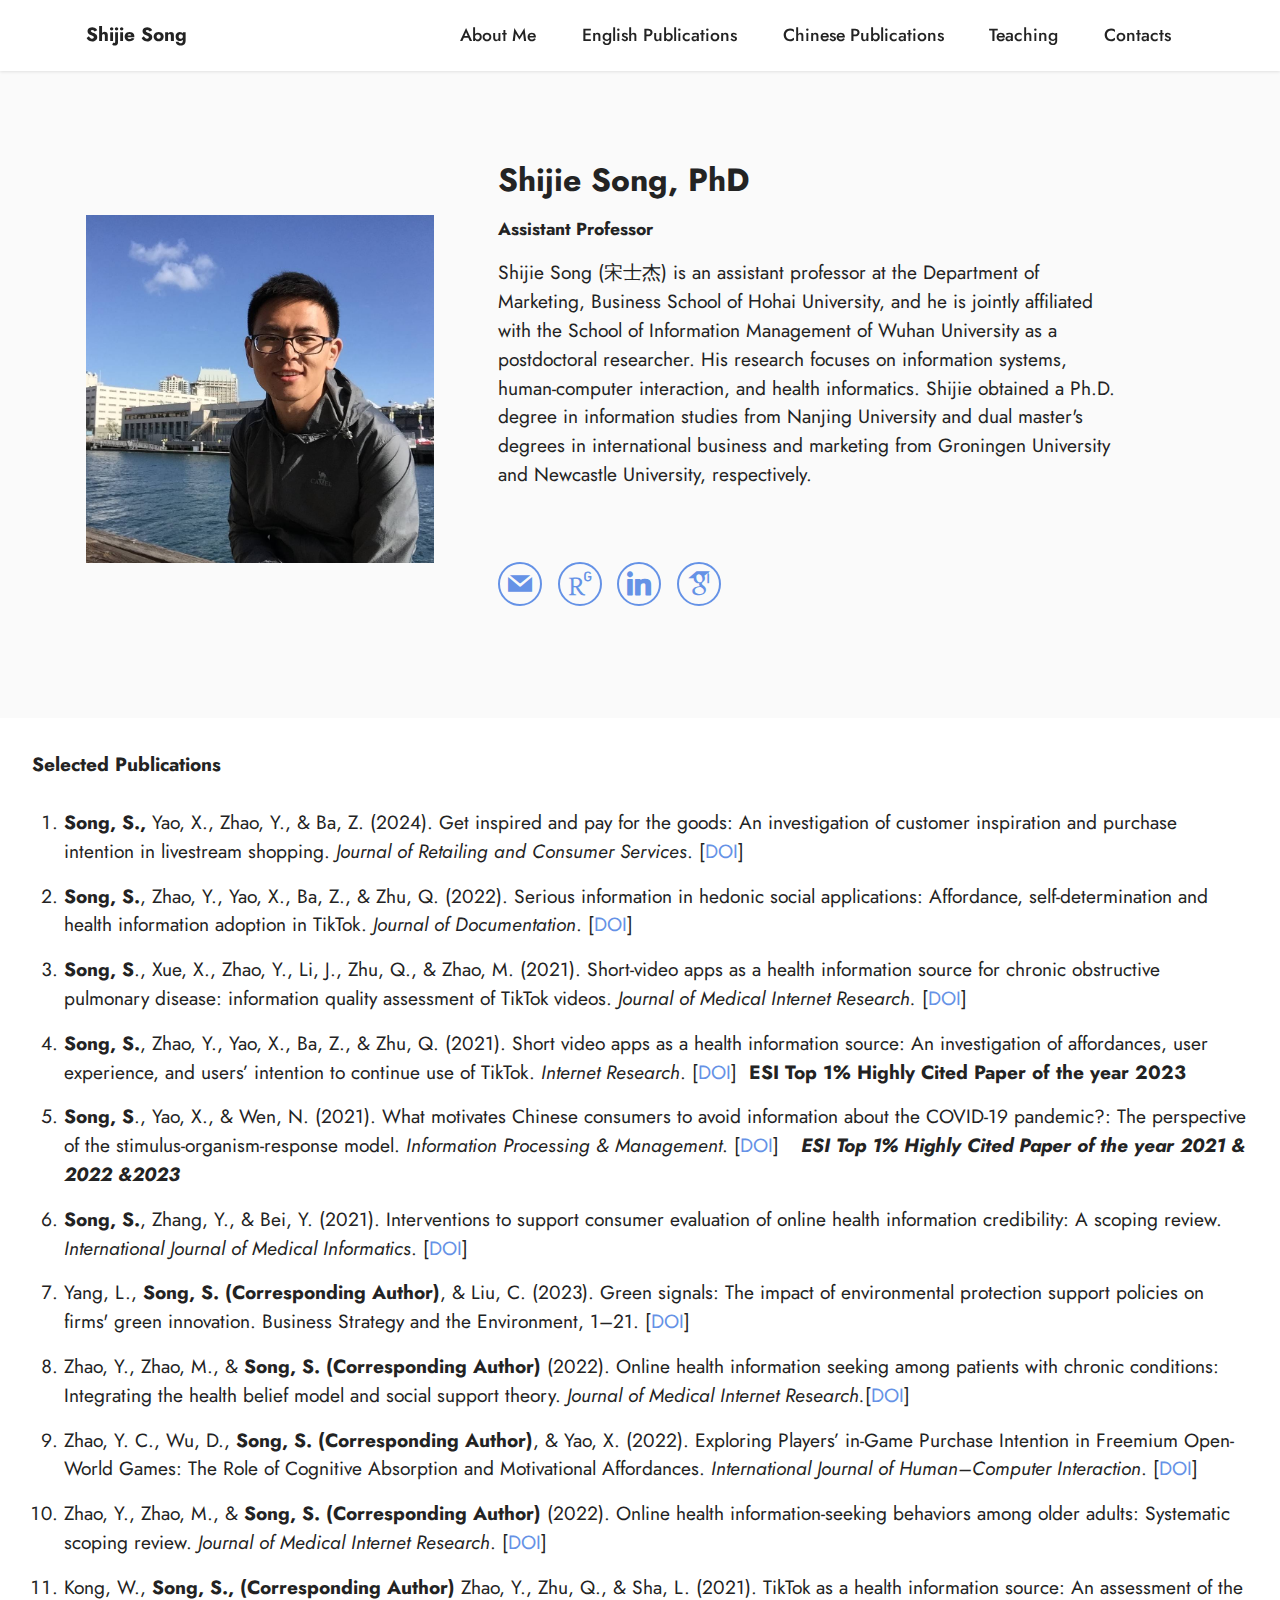
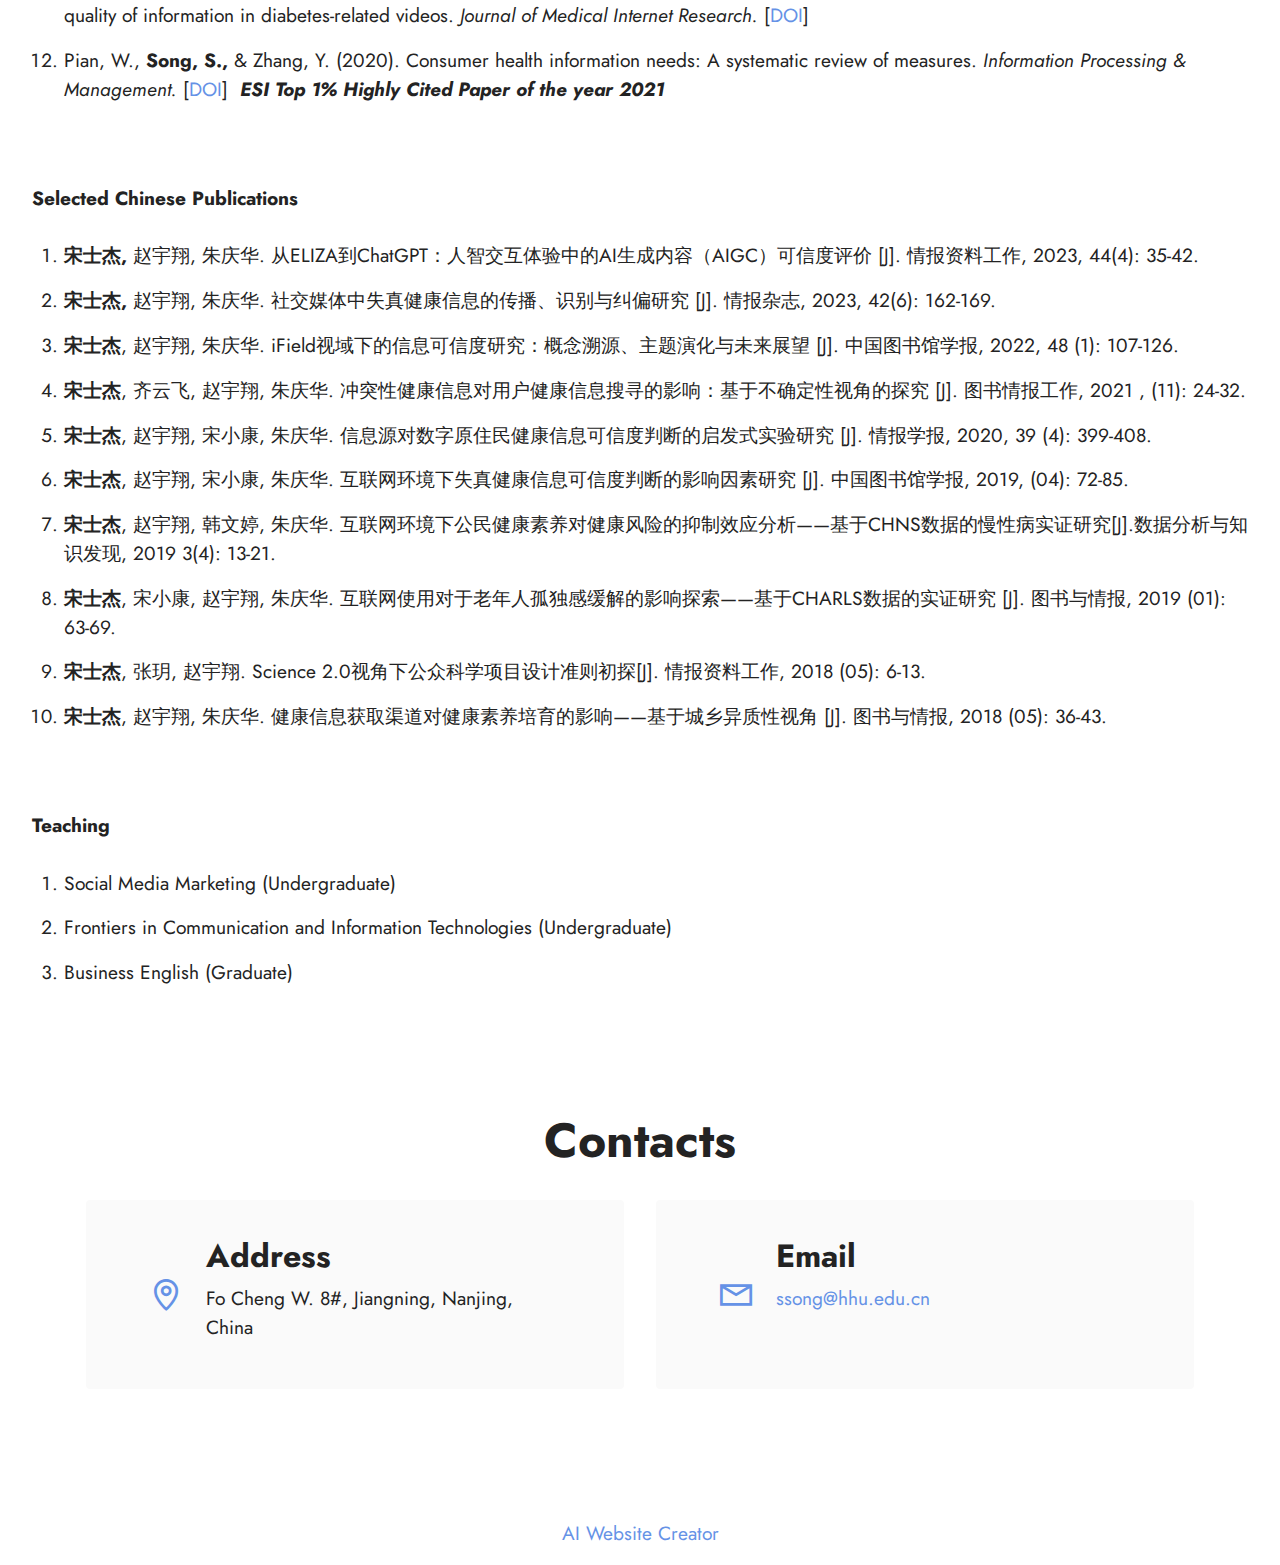
==== commit 20c0d472: "Add files via upload" ====
--- a/index.html
+++ b/index.html
@@ -120,7 +120,7 @@
                 <div class="mbr-text mbr-fonts-style display-7">
                     <div><strong>Selected Publications</strong></div><div><strong><br></strong></div><ol>
                         
-                        <li><strong>Song, S.</strong>, Zhao, Y., Yao, X., Ba, Z., &amp; Zhu, Q. (2022). Serious information in hedonic social applications: Affordance, self-determination and health information adoption in TikTok. <em>Journal of Documentation</em>. [<a href="https://doi.org/10.1108/JD-08-2021-0158" class="text-primary" target="_blank">DOI</a>]</li>
+                        <li><strong>Song, S., </strong>Yao, X., Zhao, Y., &amp; Ba, Z. (2024). Get inspired and pay for the goods: An investigation of customer inspiration and purchase intention in livestream shopping.<em> Journal of Retailing and Consumer Services</em>. [<a href="https://doi.org/10.1016/j.jretconser.2024.103750" class="text-primary" target="_blank">DOI</a>]</li><li><strong>Song, S.</strong>, Zhao, Y., Yao, X., Ba, Z., &amp; Zhu, Q. (2022). Serious information in hedonic social applications: Affordance, self-determination and health information adoption in TikTok. <em>Journal of Documentation</em>. [<a href="https://doi.org/10.1108/JD-08-2021-0158" class="text-primary" target="_blank">DOI</a>]</li>
                         <li><strong>Song, S</strong>., Xue, X., Zhao, Y., Li, J., Zhu, Q., &amp; Zhao, M. (2021). Short-video apps as a health information source for chronic obstructive pulmonary disease: information quality assessment of TikTok videos. <em>Journal of Medical Internet Research. </em>[<a href="https://doi.org/10.2196/28318" class="text-primary" target="_blank">DOI</a>]</li><li><strong>Song, S.</strong>, Zhao, Y., Yao, X., Ba, Z., &amp; Zhu, Q. (2021). Short video apps as a health information source: An investigation of affordances, user experience, and users’ intention to continue use of TikTok. <em>Internet Research</em>. [<a href="https://doi.org/10.1108/INTR-10-2020-0593" class="text-primary" target="_blank">DOI</a>]&nbsp; <strong>ESI Top 1% Highly Cited Paper of the year 2023</strong></li><li><strong>Song, S</strong>., Yao, X., &amp; Wen, N. (2021). What motivates Chinese consumers to avoid information about the COVID-19 pandemic?: The perspective of the stimulus-organism-response model. <em>Information Processing &amp; Management</em>. [<a href="https://doi.org/10.1016/j.ipm.2020.102407" class="text-primary" target="_blank">DOI</a>]  <em><strong>ESI Top 1% Highly Cited Paper of the year 2021 &amp; 2022 &amp;2023</strong></em></li><li><strong>Song, S.</strong>, Zhang, Y., &amp; Bei, Y. (2021). Interventions to support consumer evaluation of online health information credibility: A scoping review. <em>International Journal of Medical Informatics</em>. [<a href="https://doi.org/10.1016/j.ijmedinf.2020.104321" class="text-primary" target="_blank">DOI</a>]</li><li>Yang, L., <strong>Song, S. (Corresponding Author)</strong>, &amp; Liu, C. (2023). Green signals: The impact of environmental protection support policies on firms' green innovation. Business Strategy and the Environment, 1–21. [<a href="https://doi.org/10.1002/bse.3656" class="text-primary" target="_blank">DOI</a>]</li><li>Zhao, Y., Zhao, M., &amp; <strong>Song, S. (Corresponding Author)</strong> (2022). Online health information seeking among patients with chronic conditions: Integrating the health belief model and social support theory. <em>Journal of Medical Internet Research.</em>[<a href="https://doi.org/10.2196/42447" class="text-primary" target="_blank">DOI</a>]</li><li>Zhao, Y. C., Wu, D., <strong>Song, S. (Corresponding Author)</strong>, &amp; Yao, X. (2022). Exploring Players’ in-Game Purchase Intention in Freemium Open-World Games: The Role of Cognitive Absorption and Motivational Affordances. <em>International Journal of Human–Computer Interaction</em>. [<a href="https://doi.org/10.1080/10447318.2022.2121885" class="text-primary" target="_blank">DOI</a>]</li><li>Zhao, Y., Zhao, M.,<strong>&nbsp;</strong>&amp;<strong> Song, S. (Corresponding Author)</strong> (2022). Online health information-seeking behaviors among older adults: Systematic scoping review. <em>Journal of Medical Internet Research</em>. [<a href="https://doi.org/10.2196/34790" class="text-primary" target="_blank">DOI</a>]</li><li>Kong, W.,<strong> Song, S., (Corresponding Author) </strong>Zhao, Y., Zhu, Q., &amp; Sha, L. (2021). TikTok as a health information source: An assessment of the quality of information in diabetes-related videos.<em> Journal of Medical Internet Research.</em> [<a href="https://doi.org/10.2196/30409" class="text-primary" target="_blank">DOI</a>]</li><li>Pian, W., <strong>Song, S.,</strong>&nbsp;&amp; Zhang, Y. (2020). Consumer health information needs: A systematic review of measures. <em>Information Processing &amp; Management.</em> [<a href="https://doi.org/10.1016/j.ipm.2019.102077" class="text-primary" target="_blank">DOI</a>]&nbsp;<strong><em> ESI Top 1% Highly Cited Paper of the year 2021</em></strong></li></ol><ol>
                     </ol>
                 </div>
@@ -203,7 +203,7 @@
             
         </div>
     </div>
-</section><section class="display-7" style="padding: 0;align-items: center;justify-content: center;flex-wrap: wrap;    align-content: center;display: flex;position: relative;height: 4rem;"><a href="https://mobiri.se/2670827" style="flex: 1 1;height: 4rem;position: absolute;width: 100%;z-index: 1;"><img alt="" style="height: 4rem;" src="[data-uri]"></a><p style="margin: 0;text-align: center;" class="display-7">&#8204;</p><a style="z-index:1" href="https://mobirise.com/drag-drop-website-builder.html">Drag & Drop Website Builder</a></section><script src="assets/bootstrap/js/bootstrap.bundle.min.js"></script>  <script src="assets/smoothscroll/smooth-scroll.js"></script>  <script src="assets/ytplayer/index.js"></script>  <script src="assets/dropdown/js/navbar-dropdown.js"></script>  <script src="assets/theme/js/script.js"></script>  
+</section><section class="display-7" style="padding: 0;align-items: center;justify-content: center;flex-wrap: wrap;    align-content: center;display: flex;position: relative;height: 4rem;"><a href="https://mobiri.se/2670827" style="flex: 1 1;height: 4rem;position: absolute;width: 100%;z-index: 1;"><img alt="" style="height: 4rem;" src="[data-uri]"></a><p style="margin: 0;text-align: center;" class="display-7">&#8204;</p><a style="z-index:1" href="https://mobirise.com/builder/ai-website-builder.html">AI Website Creator</a></section><script src="assets/bootstrap/js/bootstrap.bundle.min.js"></script>  <script src="assets/smoothscroll/smooth-scroll.js"></script>  <script src="assets/ytplayer/index.js"></script>  <script src="assets/dropdown/js/navbar-dropdown.js"></script>  <script src="assets/theme/js/script.js"></script>  
   
   
 </body>
--- a/assets/mobirise/css/mbr-additional.css
+++ b/assets/mobirise/css/mbr-additional.css
@@ -1107,6 +1107,7 @@
 }
 .cid-sTDJKCwC6t .mbr-text {
   color: #232323;
+  text-align: left;
 }
 .cid-sTE8M1LQCe {
   padding-top: 2rem;
--- a/assets/mobirise/css/mbr-additional.css
+++ b/assets/mobirise/css/mbr-additional.css
@@ -1107,6 +1107,7 @@
 }
 .cid-sTDJKCwC6t .mbr-text {
   color: #232323;
+  text-align: left;
 }
 .cid-sTE8M1LQCe {
   padding-top: 2rem;
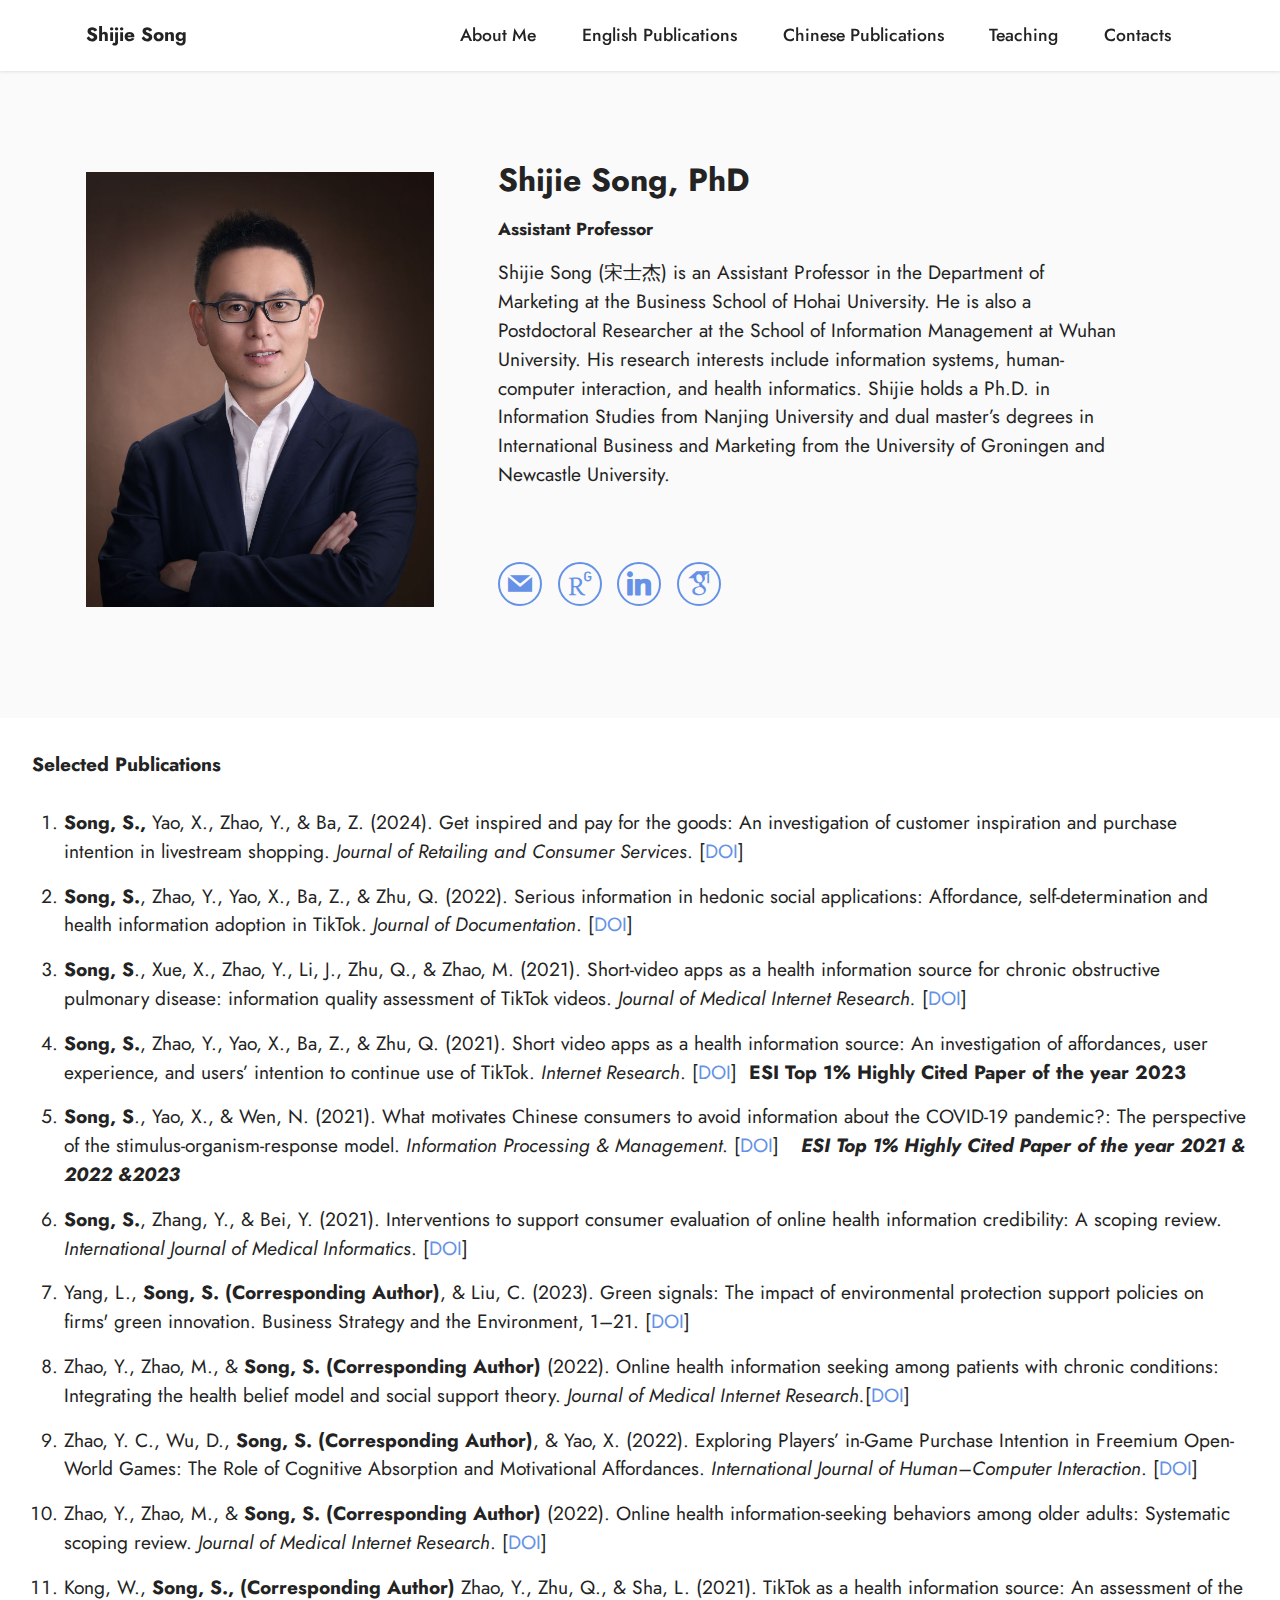
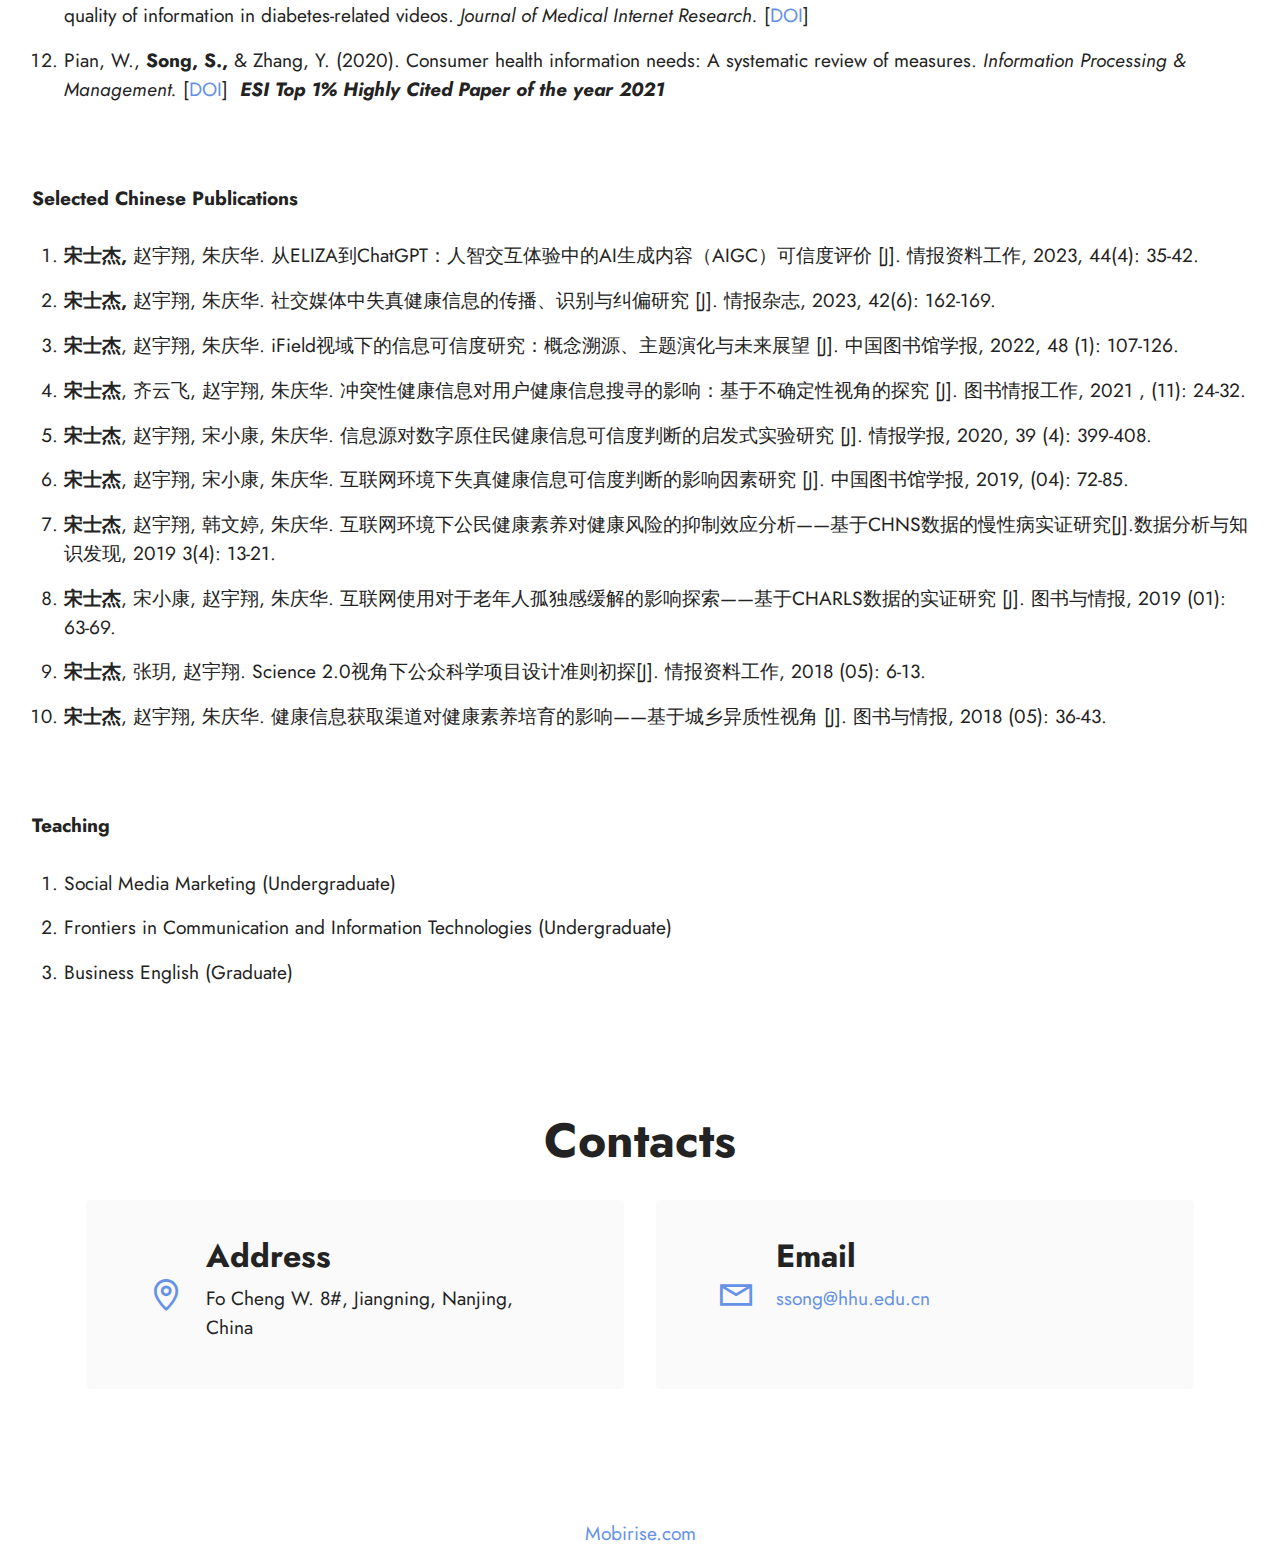
==== commit 2112163d: "Add files via upload" ====
--- a/index.html
+++ b/index.html
@@ -67,7 +67,7 @@
                 <div class="row align-items-center">
                     <div class="col-12 col-md-4">
                         <div class="image-wrapper">
-                            <img src="assets/images/20220105190042.jpg" alt="Mobirise">
+                            <img src="assets/images/-695x869.jpg" alt="">
                         </div>
                     </div>
                     <div class="col-12 col-md">
@@ -76,7 +76,7 @@
                             <h6 class="card-subtitle mbr-fonts-style mb-3 display-4">
                                 <strong>Assistant Professor</strong></h6>
                             <p class="mbr-text mbr-fonts-style display-7">
-                                Shijie Song (宋士杰) is an assistant professor at the Department of Marketing, Business School of Hohai University, and he is jointly affiliated with the School of Information Management of Wuhan University as a postdoctoral researcher. His research focuses on information systems, human-computer interaction, and health informatics. Shijie obtained a Ph.D. degree in information studies from Nanjing University and dual master's degrees in international business and marketing from Groningen University and Newcastle University, respectively.<br><br><br></p>
+                                Shijie Song (宋士杰) is an Assistant Professor in the Department of Marketing at the Business School of Hohai University. He is also a Postdoctoral Researcher at the School of Information Management at Wuhan University. His research interests include information systems, human-computer interaction, and health informatics. Shijie holds a Ph.D. in Information Studies from Nanjing University and dual master’s degrees in International Business and Marketing from the University of Groningen and Newcastle University.<br><br><br></p>
                             <div class="social-row display-7">
                                 <div class="soc-item">
                                     <a href="mailto:ssong@hhu.edu.cn">
@@ -203,7 +203,7 @@
             
         </div>
     </div>
-</section><section class="display-7" style="padding: 0;align-items: center;justify-content: center;flex-wrap: wrap;    align-content: center;display: flex;position: relative;height: 4rem;"><a href="https://mobiri.se/2670827" style="flex: 1 1;height: 4rem;position: absolute;width: 100%;z-index: 1;"><img alt="" style="height: 4rem;" src="[data-uri]"></a><p style="margin: 0;text-align: center;" class="display-7">&#8204;</p><a style="z-index:1" href="https://mobirise.com/builder/ai-website-builder.html">AI Website Creator</a></section><script src="assets/bootstrap/js/bootstrap.bundle.min.js"></script>  <script src="assets/smoothscroll/smooth-scroll.js"></script>  <script src="assets/ytplayer/index.js"></script>  <script src="assets/dropdown/js/navbar-dropdown.js"></script>  <script src="assets/theme/js/script.js"></script>  
+</section><section class="display-7" style="padding: 0;align-items: center;justify-content: center;flex-wrap: wrap;    align-content: center;display: flex;position: relative;height: 4rem;"><a href="https://mobiri.se/2670827" style="flex: 1 1;height: 4rem;position: absolute;width: 100%;z-index: 1;"><img alt="" style="height: 4rem;" src="[data-uri]"></a><p style="margin: 0;text-align: center;" class="display-7">&#8204;</p><a style="z-index:1" href="https://mobirise.com">Mobirise.com </a></section><script src="assets/bootstrap/js/bootstrap.bundle.min.js"></script>  <script src="assets/smoothscroll/smooth-scroll.js"></script>  <script src="assets/ytplayer/index.js"></script>  <script src="assets/dropdown/js/navbar-dropdown.js"></script>  <script src="assets/theme/js/script.js"></script>  
   
   
 </body>
